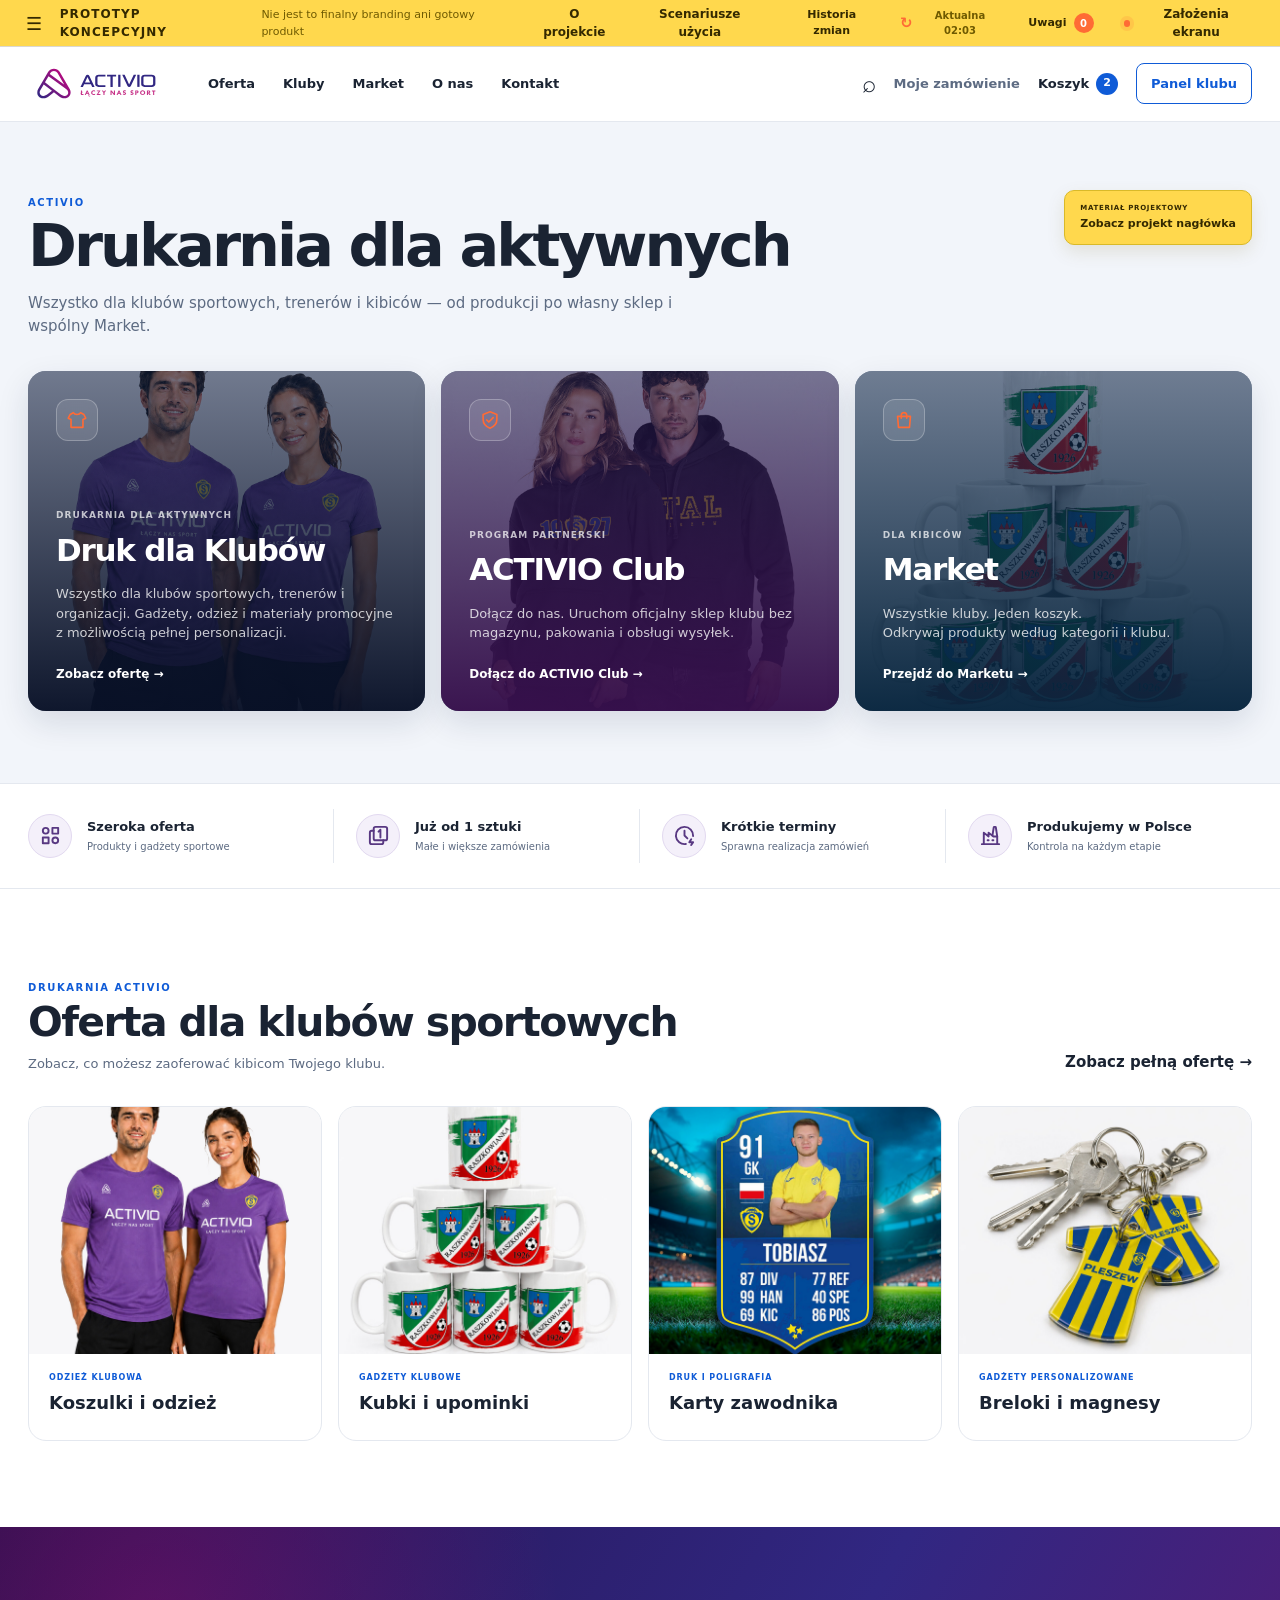
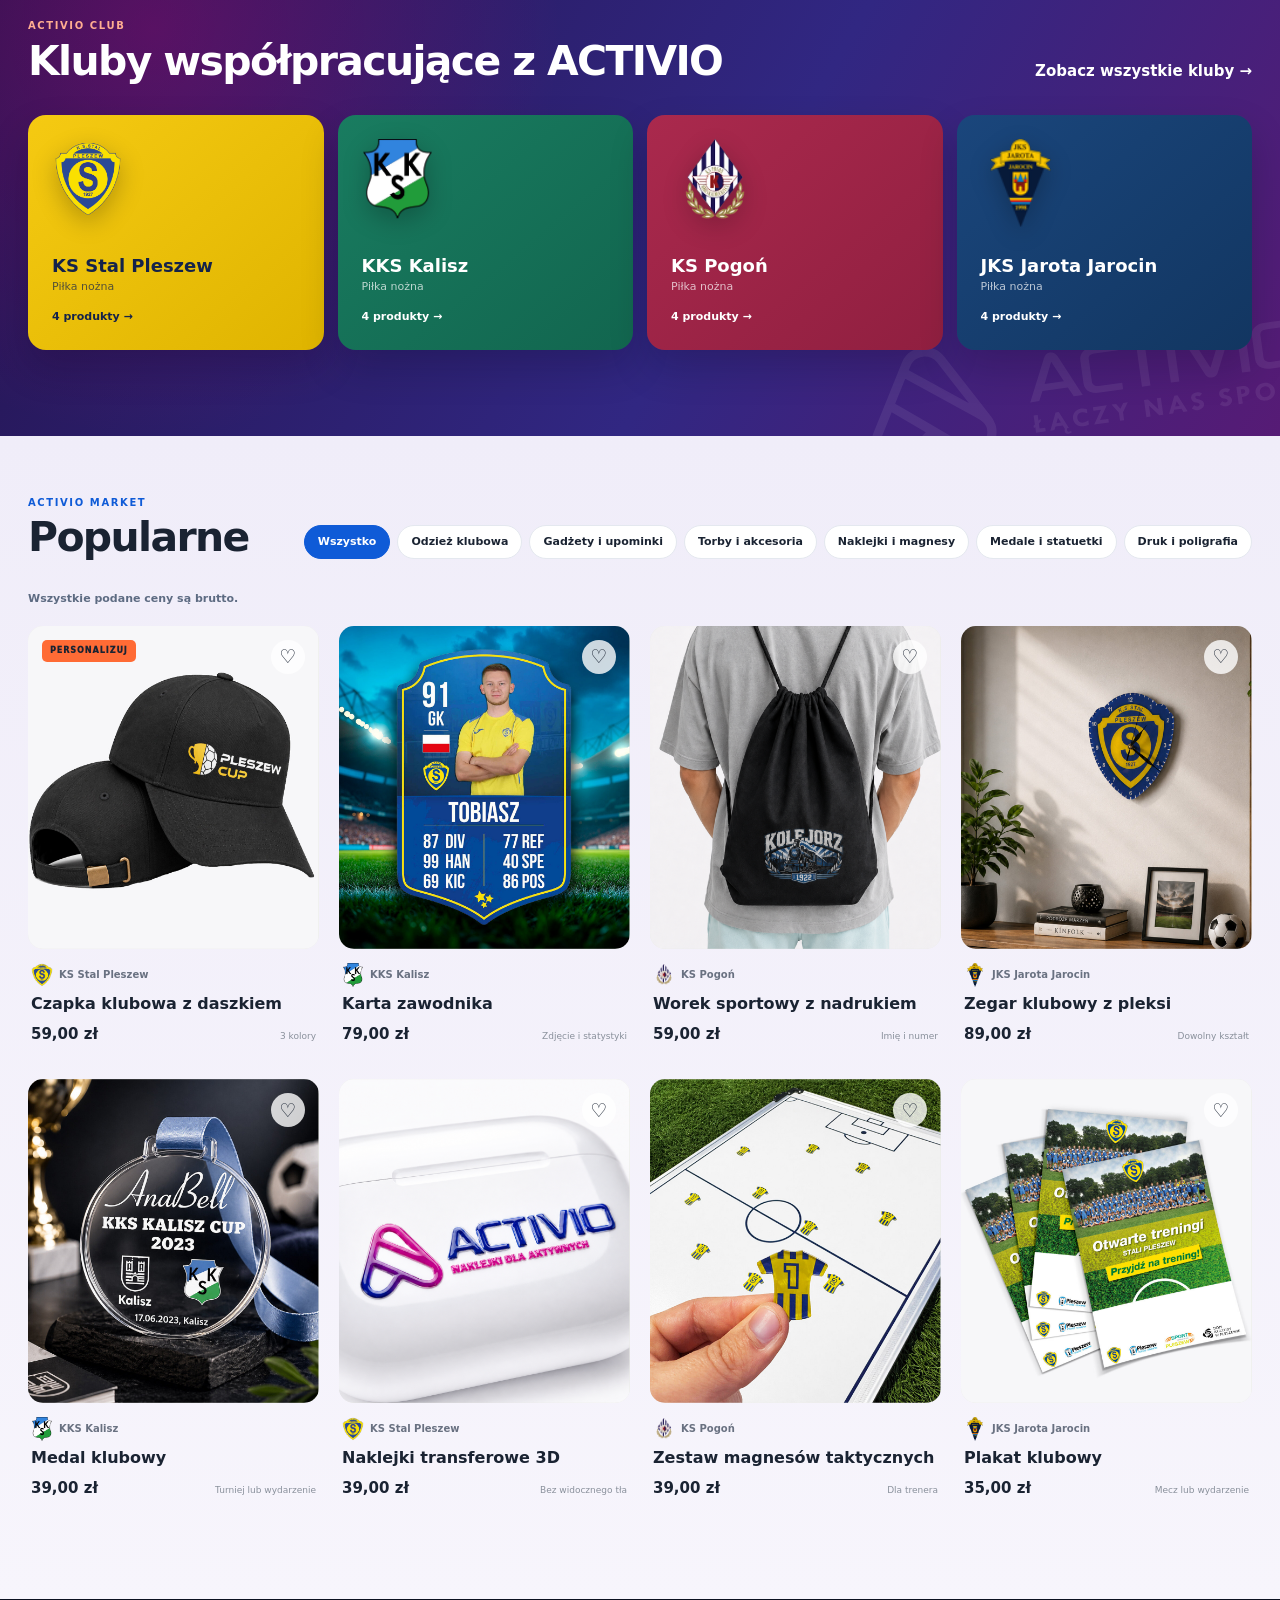
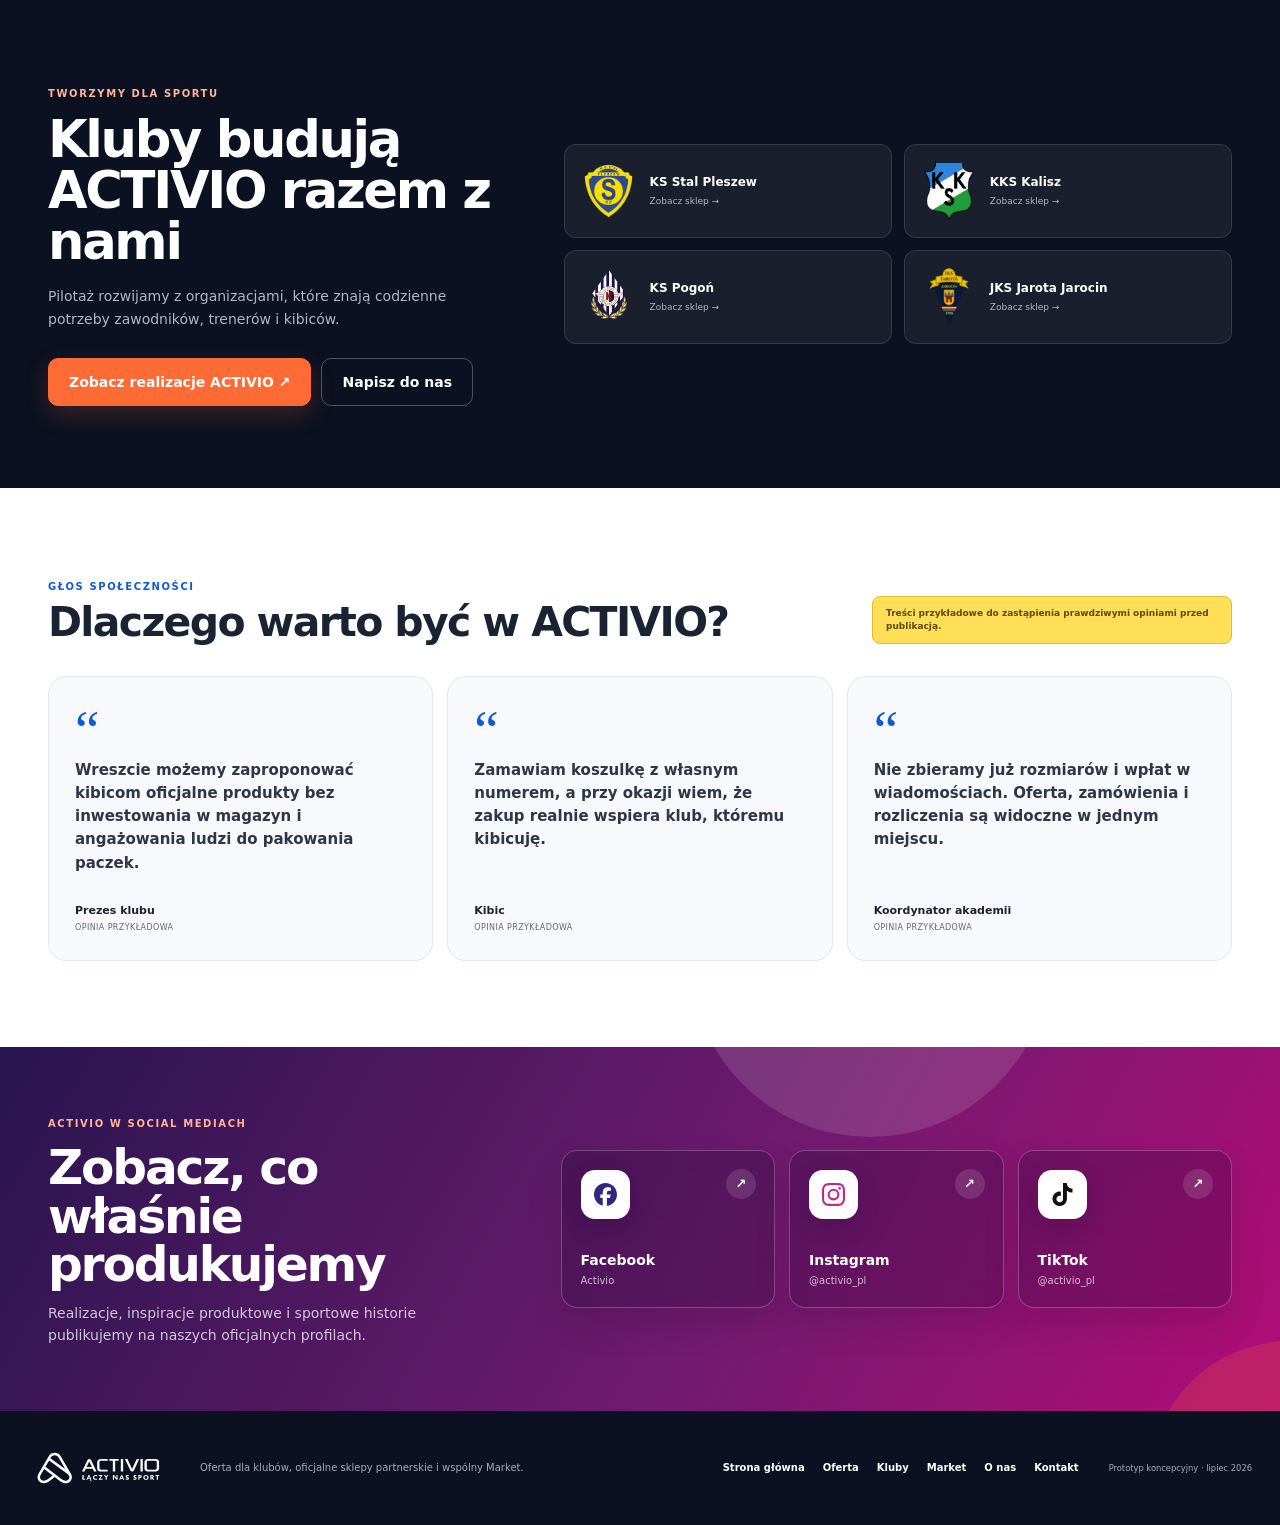
==== mockup/index.html @ 4c77235b "mockup: enhance club and market discovery" ====
<!doctype html>
<html lang="pl">
<head>
    <meta charset="utf-8">
    <meta name="viewport" content="width=device-width, initial-scale=1">
    <meta name="robots" content="noindex, nofollow">
    <meta name="theme-color" content="#0b1120">
    <meta name="activio-mockup-version" content="20260731-13">
    <meta http-equiv="Cache-Control" content="no-store, no-cache, must-revalidate">
    <meta http-equiv="Pragma" content="no-cache">
    <meta http-equiv="Expires" content="0">
    <title>ACTIVIO — klikalny prototyp</title>
    <link rel="stylesheet" href="styles.css?v=20260731-13">
    <link rel="preconnect" href="https://fonts.googleapis.com">
    <link rel="preconnect" href="https://fonts.gstatic.com" crossorigin>
    <link href="https://fonts.googleapis.com/css2?family=Open+Sans:ital,wght@0,300..800;1,300..800&display=swap" rel="stylesheet">
</head>
<body>
    <div class="prototype-bar">
        <button class="prototype-menu" type="button" data-prototype-menu data-prototype-menu-trigger aria-label="Otwórz scenariusze" aria-expanded="false" aria-controls="scenario-rail">☰</button>
        <div>
            <strong>Prototyp koncepcyjny</strong>
            <span>Nie jest to finalny branding ani gotowy produkt</span>
        </div>
        <button class="prototype-project" type="button" data-go="project-hub">O projekcie</button>
        <button class="prototype-use-cases" type="button" data-go="use-cases">Scenariusze użycia</button>
        <button class="prototype-changelog" type="button" data-go="feedback-history">Historia zmian</button>
        <button class="prototype-refresh" type="button" data-refresh-latest title="Pobierz najnowszą wersję prototypu">
            <span>↻</span><time data-version-time>Sprawdzam…</time>
        </button>
        <button class="prototype-feedback" type="button" data-feedback-open data-feedback-ui data-html2canvas-ignore aria-expanded="false" aria-controls="feedback-panel">
            <span>Uwagi</span><span class="prototype-feedback-count" data-feedback-count>0</span>
        </button>
        <button class="prototype-assumptions" type="button" data-assumptions aria-expanded="false" aria-controls="assumption-drawer">
            <span class="status-dot"></span>
            Założenia ekranu
        </button>
    </div>

    <aside class="scenario-rail" id="scenario-rail" data-scenario-rail aria-hidden="true" inert>
        <div class="scenario-head">
            <span>Scenariusze</span>
            <button type="button" data-prototype-menu aria-label="Zamknij scenariusze">×</button>
        </div>
        <p>Przeklikaj pełną ścieżkę klienta i partnera klubowego.</p>
        <nav>
            <button type="button" data-go="use-cases"><span>00</span> Scenariusze użycia</button>
            <button type="button" data-go="marketplace"><span>01</span> Strona główna</button>
            <button type="button" data-go="offer"><span>02</span> Oferta dla klubów</button>
            <button type="button" data-go="clubs"><span>03</span> ACTIVIO Club</button>
            <button type="button" data-go="store"><span>04</span> Market</button>
            <button type="button" data-go="about"><span>04A</span> O nas</button>
            <button type="button" data-go="contact"><span>04B</span> Kontakt</button>
            <button type="button" data-go="club"><span>05</span> Sklep klubu</button>
            <button type="button" data-go="product"><span>06</span> Personalizacja</button>
            <button type="button" data-go="cart"><span>07</span> Mieszany koszyk</button>
            <button type="button" data-go="checkout"><span>08</span> Checkout</button>
            <button type="button" data-go="confirmation"><span>09</span> Potwierdzenie</button>
            <button type="button" data-go="order-lookup"><span>09A</span> Odszukaj zamówienie</button>
            <button type="button" data-go="customer-order"><span>09B</span> Status zamówienia</button>
            <button type="button" data-go="customer-claim"><span>09C</span> Zgłoszenie problemu</button>
            <button type="button" data-go="payment-failed"><span>09D</span> Nieudana płatność</button>
            <button type="button" data-go="order-not-found"><span>09E</span> Nie znaleziono zamówienia</button>
            <button type="button" data-go="customer-order-problem"><span>09F</span> Problem z pozycją</button>
            <button type="button" data-go="customer-return"><span>09G</span> Zwrot produktu</button>
            <div class="scenario-divider"></div>
            <button type="button" data-go="partner-login"><span>10A</span> Logowanie partnera</button>
            <button type="button" data-go="partner-invite"><span>10B</span> Aktywacja zaproszenia</button>
            <button type="button" data-go="partner-two-factor"><span>10C</span> Weryfikacja 2FA</button>
            <button type="button" data-go="partner-password-reset"><span>10D</span> Odzyskanie hasła</button>
            <button type="button" data-go="partner-dashboard"><span>10</span> Panel klubu</button>
            <button type="button" data-go="partner-offer"><span>11</span> Oferta i ceny</button>
            <button type="button" data-go="partner-catalog"><span>11A</span> Katalog dla klubu</button>
            <button type="button" data-go="partner-listing-create"><span>11B</span> Utworzenie listingu</button>
            <button type="button" data-go="partner-listing"><span>12</span> Szczegóły produktu</button>
            <button type="button" data-go="partner-orders"><span>13</span> Zamówienia</button>
            <button type="button" data-go="partner-order"><span>14</span> Szczegóły zamówienia</button>
            <button type="button" data-go="partner-settlements"><span>15</span> Rozliczenia</button>
            <button type="button" data-go="partner-settlement"><span>16</span> Okres rozliczeniowy</button>
            <button type="button" data-go="partner-club"><span>17</span> Dane klubu</button>
            <button type="button" data-go="partner-brand"><span>18</span> Marka i witryna</button>
            <button type="button" data-go="partner-team"><span>19</span> Zespół i role</button>
            <button type="button" data-go="partner-security"><span>20</span> Bezpieczeństwo</button>
            <button type="button" data-go="partner-notifications"><span>21</span> Powiadomienia</button>
            <button type="button" data-go="partner-listing-review"><span>21A</span> Listing do poprawy</button>
            <button type="button" data-go="partner-price-conflict"><span>21B</span> Konflikt minimum</button>
            <button type="button" data-go="partner-compliance"><span>21C</span> Wygasła licencja</button>
            <button type="button" data-go="partner-settlement-problem"><span>21D</span> Problem rozliczenia</button>
            <button type="button" data-go="partner-orders-empty"><span>21E</span> Pusty stan</button>
            <button type="button" data-go="partner-access-denied"><span>21F</span> Brak uprawnienia</button>
            <div class="scenario-divider"></div>
            <button type="button" data-go="system-dashboard"><span>22</span> Operacje ACTIVIO</button>
            <button type="button" data-go="system-clubs"><span>23</span> Kluby i onboarding</button>
            <button type="button" data-go="system-club"><span>24</span> Karta klubu</button>
            <button type="button" data-go="system-catalog"><span>25</span> Katalog i minima</button>
            <button type="button" data-go="system-catalog-guide"><span>26</span> Jak dodać produkt</button>
            <button type="button" data-go="system-catalog-product"><span>27</span> Karta produktu</button>
            <button type="button" data-go="system-catalog-variant"><span>28</span> Karta wariantu / SKU</button>
            <button type="button" data-go="system-listings"><span>29</span> Projekty i listingi</button>
            <button type="button" data-go="system-orders"><span>30</span> Zamówienia i wyjątki</button>
            <button type="button" data-go="system-cases"><span>31</span> Reklamacje i korekty</button>
            <button type="button" data-go="system-settlements"><span>32</span> Rozliczenia klubów</button>
            <button type="button" data-go="system-settlement"><span>33</span> Akceptacja wypłaty</button>
            <button type="button" data-go="system-audit"><span>34</span> Audyt operacyjny</button>
            <button type="button" data-go="system-users"><span>34A</span> Operatorzy i role</button>
            <button type="button" data-go="system-order-exception"><span>34B</span> Wyjątek zamówienia</button>
            <button type="button" data-go="system-case-resolution"><span>34C</span> Decyzja reklamacyjna</button>
            <button type="button" data-go="system-club-suspension"><span>34D</span> Zawieszenie klubu</button>
            <button type="button" data-go="system-catalog-impact"><span>34E</span> Archiwizacja produktu</button>
            <button type="button" data-go="system-settlement-problem"><span>34F</span> Wyjątek wypłaty</button>
            <button type="button" data-go="system-integrations"><span>34G</span> Integracje i ponowienia</button>
            <div class="scenario-divider"></div>
            <button type="button" data-go="feedback-history"><span>35</span> Historia zmian</button>
            <button type="button" data-go="project-hub"><span>36</span> O projekcie</button>
            <button type="button" data-go="project-concept"><span>37</span> Koncepcja biznesowa</button>
            <button type="button" data-go="project-assumptions"><span>38</span> Założenia produktu</button>
            <button type="button" data-go="project-technical"><span>39</span> Dodatek techniczny</button>
            <button type="button" data-go="project-research"><span>40</span> Research regulacyjny</button>
        </nav>
    </aside>

    <div class="scenario-backdrop" data-prototype-menu></div>

    <aside class="assumption-drawer" id="assumption-drawer" data-assumption-drawer aria-hidden="true" role="dialog" aria-labelledby="assumption-title" inert>
        <div class="assumption-head">
            <div>
                <span class="eyebrow">Decyzje do rozmowy</span>
                <h2 id="assumption-title" data-assumption-title>Strona główna ACTIVIO</h2>
            </div>
            <button type="button" data-assumptions aria-label="Zamknij">×</button>
        </div>
        <div data-assumption-content></div>
        <a href="#project-assumptions" data-go="project-assumptions">Otwórz pełny spis założeń →</a>
    </aside>

    <main>
        <header class="store-header" data-store-header>
            <a class="brand" href="#marketplace" data-go="marketplace" aria-label="ACTIVIO — strona główna">
                <img class="brand-logo" src="../assets/brand/activio-logo.svg" alt="ACTIVIO">
            </a>
            <nav class="main-nav">
                <button type="button" data-go="offer">Oferta</button>
                <button type="button" data-go="clubs">Kluby</button>
                <button type="button" data-go="store">Market</button>
                <button type="button" data-go="about">O nas</button>
                <button type="button" data-go="contact">Kontakt</button>
            </nav>
            <div class="header-actions">
                <button class="search-button" type="button" aria-label="Szukaj" data-action="search">⌕</button>
                <button class="order-lookup-link" type="button" data-go="order-lookup">Moje zamówienie</button>
                <button class="cart-button" type="button" data-go="cart">
                    Koszyk <span data-cart-count>2</span>
                </button>
                <button class="partner-link" type="button" data-go="partner-login">Panel klubu</button>
            </div>
        </header>

        <header class="partner-header" data-partner-header hidden>
            <a class="partner-activio-brand" href="#marketplace" data-go="marketplace" aria-label="ACTIVIO — strona główna">
                <img src="../assets/brand/activio-logo.svg" alt="ACTIVIO">
            </a>
            <div class="partner-brand">
                <img class="club-crest-image" src="../assets/clubs/stal-pleszew.png" alt="Herb KS Stal Pleszew">
                <div><strong>KS Stal Pleszew</strong><span>Panel partnera ACTIVIO</span></div>
            </div>
            <nav>
                <button type="button" data-go="partner-dashboard">Pulpit</button>
                <button type="button" data-go="partner-offer">Oferta sklepu</button>
                <button type="button" data-go="partner-orders">Zamówienia</button>
                <button type="button" data-go="partner-settlements">Rozliczenia</button>
                <button type="button" data-go="partner-club">Klub</button>
            </nav>
            <button class="partner-notification-button" type="button" data-go="partner-notifications" aria-label="Powiadomienia">♢<b>3</b></button>
            <div class="partner-user">
                <span>MK</span>
                <div><strong>Marek Kowalski</strong><small>Administrator klubu</small></div>
            </div>
        </header>
        <nav class="partner-mobile-nav" data-partner-mobile-nav hidden aria-label="Nawigacja panelu klubu">
            <button type="button" data-go="partner-dashboard">Pulpit</button>
            <button type="button" data-go="partner-offer">Oferta sklepu</button>
            <button type="button" data-go="partner-orders">Zamówienia</button>
            <button type="button" data-go="partner-settlements">Rozliczenia</button>
            <button type="button" data-go="partner-club">Klub</button>
            <button type="button" data-go="partner-notifications">Powiadomienia <b>3</b></button>
        </nav>

        <header class="system-header" data-system-header hidden>
            <button type="button" data-prototype-menu title="Menu główne Systemu" aria-label="Menu główne Systemu">
                <svg height="22" width="22" viewBox="0 0 32 32"><circle fill="currentColor" cx="6.45" cy="6.57" r="2.92"/><circle fill="currentColor" cx="6.45" cy="16" r="2.92"/><circle fill="currentColor" cx="6.45" cy="25.43" r="2.92"/><circle fill="currentColor" cx="16" cy="6.57" r="2.92"/><circle fill="currentColor" cx="16" cy="16" r="2.92"/><circle fill="currentColor" cx="16" cy="25.43" r="2.92"/><circle fill="currentColor" cx="25.55" cy="6.57" r="2.92"/><circle fill="currentColor" cx="25.55" cy="16" r="2.92"/><circle fill="currentColor" cx="25.55" cy="25.43" r="2.92"/></svg>
            </button>
            <button type="button" data-action="system-global-search" title="Wyszukiwarka globalna" aria-label="Wyszukiwarka globalna">
                <svg height="22" width="22" viewBox="0 0 32 32"><circle fill="none" stroke="currentColor" stroke-width="2" cx="13.02" cy="13.06" r="10.28"/><line fill="none" stroke="currentColor" stroke-width="2" stroke-linecap="round" x1="29.25" y1="29.22" x2="20.31" y2="20.28"/></svg>
            </button>
            <button class="active" type="button" data-go="system-dashboard" title="ACTIVIO" aria-label="ACTIVIO">
                <svg height="24" width="24" viewBox="0 0 32 32"><path fill="currentColor" d="M12.84,6.75l-.51.88,12.84,9.55-.22-.38h0l-5.82-10.05c-1.03-1.74-3.27-2.32-5.01-1.29-.53.31-.98.76-1.29,1.29h.02ZM11.25,9.49l-3.14,5.44,13.3,10.43c1.07.91,2.39,1.48,3.79,1.65.98.1,1.94-.29,2.59-1.03.64-.78.87-1.8.65-2.78-.31-1.17-1.37-1.94-2.36-2.7l-14.82-11.01ZM30.52,22.86c.34,1.61-.09,3.28-1.16,4.53-1.06,1.24-2.66,1.9-4.29,1.76-1.83-.2-3.57-.93-4.98-2.11l-4.1-3.24-4.1,3.24c-1.42,1.18-3.15,1.91-4.98,2.11-2.85.21-5.33-1.93-5.54-4.78-.07-1.17.21-2.33.8-3.34L11,5.67c1.65-2.76,5.22-3.67,7.98-2.02.83.5,1.52,1.19,2.02,2.02l8.82,15.29c.34.59.58,1.23.71,1.9ZM7.04,16.8l-2.99,5.23c-.38.65-.56,1.39-.52,2.14.09,1.66,1.51,2.94,3.17,2.85,1.4-.17,2.71-.74,3.79-1.65l3.68-2.89-7.25-5.67Z"/></svg>
            </button>
            <span class="system-rail-spacer"></span>
            <button type="button" data-action="system-settings" title="Ustawienia użytkownika" aria-label="Ustawienia użytkownika">
                <svg height="22" width="22" viewBox="0 0 32 32"><path fill="none" stroke="currentColor" stroke-linecap="round" stroke-linejoin="round" stroke-width="2" d="M28.98,12.48l-3.44-5.96-1.38.8c-2.1,1.21-4.72-.3-4.72-2.73v-1.6h-6.88v1.6c0,2.42-2.62,3.94-4.72,2.73l-1.38-.8-3.44,5.96,1.38.8c2.1,1.21,2.1,4.24,0,5.45l-1.38.8,3.44,5.96,1.38-.8c2.1-1.21,4.72.3,4.72,2.73v1.6h6.88v-1.6c0-2.42,2.62-3.94,4.72-2.73l1.38.8,3.44-5.96-1.38-.8c-2.1-1.21-2.1-4.24,0-5.45l1.38-.8Z"/><circle fill="none" stroke="currentColor" stroke-width="2" cx="16" cy="16" r="3.82"/></svg>
            </button>
        </header>
        <nav class="system-mobile-nav" data-system-mobile-nav hidden aria-label="Nawigacja Systemu">
            <div><button type="button" data-prototype-menu aria-label="Menu główne Systemu"><svg height="20" width="20" viewBox="0 0 32 32"><circle fill="currentColor" cx="6.45" cy="6.57" r="2.92"/><circle fill="currentColor" cx="6.45" cy="16" r="2.92"/><circle fill="currentColor" cx="6.45" cy="25.43" r="2.92"/><circle fill="currentColor" cx="16" cy="6.57" r="2.92"/><circle fill="currentColor" cx="16" cy="16" r="2.92"/><circle fill="currentColor" cx="16" cy="25.43" r="2.92"/><circle fill="currentColor" cx="25.55" cy="6.57" r="2.92"/><circle fill="currentColor" cx="25.55" cy="16" r="2.92"/><circle fill="currentColor" cx="25.55" cy="25.43" r="2.92"/></svg></button><button type="button" data-system-sidebar-toggle aria-label="Menu modułu ACTIVIO"><span></span><span></span><span></span></button></div>
            <strong>ACTIVIO</strong>
            <button type="button" data-action="system-global-search" aria-label="Wyszukiwarka globalna"><svg height="22" width="22" viewBox="0 0 32 32"><circle fill="none" stroke="currentColor" stroke-width="2" cx="13.02" cy="13.06" r="10.28"/><line fill="none" stroke="currentColor" stroke-width="2" stroke-linecap="round" x1="29.25" y1="29.22" x2="20.31" y2="20.28"/></svg></button>
        </nav>
        <aside class="system-module-sidebar" data-system-sidebar hidden aria-label="Menu modułu ACTIVIO">
            <div class="system-module-title"><svg height="24" width="24" viewBox="0 0 32 32"><path fill="currentColor" d="M12.84,6.75l-.51.88,12.84,9.55-.22-.38h0l-5.82-10.05c-1.03-1.74-3.27-2.32-5.01-1.29-.53.31-.98.76-1.29,1.29h.02ZM11.25,9.49l-3.14,5.44,13.3,10.43c1.07.91,2.39,1.48,3.79,1.65.98.1,1.94-.29,2.59-1.03.64-.78.87-1.8.65-2.78-.31-1.17-1.37-1.94-2.36-2.7l-14.82-11.01ZM30.52,22.86c.34,1.61-.09,3.28-1.16,4.53-1.06,1.24-2.66,1.9-4.29,1.76-1.83-.2-3.57-.93-4.98-2.11l-4.1-3.24-4.1,3.24c-1.42,1.18-3.15,1.91-4.98,2.11-2.85.21-5.33-1.93-5.54-4.78-.07-1.17.21-2.33.8-3.34L11,5.67c1.65-2.76,5.22-3.67,7.98-2.02.83.5,1.52,1.19,2.02,2.02l8.82,15.29c.34.59.58,1.23.71,1.9ZM7.04,16.8l-2.99,5.23c-.38.65-.56,1.39-.52,2.14.09,1.66,1.51,2.94,3.17,2.85,1.4-.17,2.71-.74,3.79-1.65l3.68-2.89-7.25-5.67Z"/></svg><div><strong>ACTIVIO</strong><small>Operacje</small></div></div>
            <nav>
                <button type="button" data-go="system-dashboard"><svg viewBox="0 0 32 32"><path fill="none" stroke="currentColor" stroke-linecap="round" stroke-width="2" d="M16,3.78c7.47,0,13.52,6.05,13.52,13.51,0,3.3-1.21,6.49-3.4,8.97l-.19.21c-.87.94-2.34,1-3.28.14-3.31-3.6-8.91-3.83-12.51-.52-.18.17-.35.34-.52.52-.87.95-2.33,1.01-3.28.14C.93,20.68,1.44,12.14,7.02,7.18c2.47-2.2,5.67-3.41,8.97-3.41Z"/><polygon fill="none" stroke="currentColor" stroke-width="2" points="18.16 14.94 15.21 17.26 15.96 17.92 18.16 14.94"/></svg><span>Pulpit</span></button>
                <small>PARTNERZY</small>
                <button type="button" data-go="system-clubs"><svg viewBox="0 0 32 32"><path fill="none" stroke="currentColor" stroke-linecap="round" stroke-width="2" d="M18.74,12.77c0,3.1-2.51,5.61-5.61,5.61s-5.61-2.51-5.61-5.61,2.51-5.61,5.61-5.61,5.61,2.51,5.61,5.61Z"/><path fill="none" stroke="currentColor" stroke-linecap="round" stroke-width="2" d="M17.51,17.78c-1.12.14-3.31.6-4.43.6s-3.31-.46-4.43-.6c-3.29-.41-6,2.45-6,5.76v1.67c0,.93.75,1.69,1.69,1.69h17.49c.93,0,1.69-.75,1.69-1.69v-1.67c0-3.31-2.71-6.17-6-5.76Z"/></svg><span>Kluby i onboarding</span><b>2</b></button>
                <small>OFERTA</small>
                <button type="button" data-go="system-catalog"><svg viewBox="0 0 32 32"><rect fill="none" stroke="currentColor" stroke-width="2" x="2.64" y="2.64" width="10.52" height="10.52" rx="1.28"/><rect fill="none" stroke="currentColor" stroke-width="2" x="18.84" y="2.64" width="10.52" height="10.52" rx="1.28"/><rect fill="none" stroke="currentColor" stroke-width="2" x="2.64" y="18.84" width="10.52" height="10.52" rx="1.28"/><circle fill="none" stroke="currentColor" stroke-width="2" cx="24.1" cy="24.1" r="5.26"/></svg><span>Katalog i minima</span></button>
                <button type="button" data-go="system-listings"><svg viewBox="0 0 32 32"><polyline fill="none" stroke="currentColor" stroke-width="2" points="2.89 5.99 5.37 8.47 9.5 4.35"/><line fill="none" stroke="currentColor" stroke-width="2" x1="14.35" y1="6.99" x2="29.57" y2="6.99"/><polyline fill="none" stroke="currentColor" stroke-width="2" points="2.89 15.58 5.37 18.06 9.5 13.94"/><line fill="none" stroke="currentColor" stroke-width="2" x1="14.35" y1="16.58" x2="29.57" y2="16.58"/></svg><span>Projekty i listingi</span><b>7</b></button>
                <small>SPRZEDAŻ</small>
                <button type="button" data-go="system-orders"><svg viewBox="0 0 32 32"><path fill="none" stroke="currentColor" stroke-width="2" d="M23.45,29.46h-15.01c-1.55,0-2.81-1.26-2.81-2.81V5.36c0-1.55,1.26-2.81,2.81-2.81h10.8l7.03,7.28v16.81c0,1.55-1.26,2.81-2.81,2.81Z"/><line fill="none" stroke="currentColor" stroke-width="2" x1="11.54" y1="17.58" x2="20.58" y2="17.58"/><line fill="none" stroke="currentColor" stroke-width="2" x1="11.54" y1="23.64" x2="20.58" y2="23.64"/></svg><span>Zamówienia i wyjątki</span><b>7</b></button>
                <button type="button" data-go="system-cases"><svg viewBox="0 0 32 32"><path fill="none" stroke="currentColor" stroke-width="2" stroke-linejoin="round" d="M24.89,5.85l-7.68-3.31c-.65-.28-1.39-.29-2.04-.03l-7.77,3.09c-.66.26-1.19.77-1.47,1.42l-3.31,7.68c-.28.65-.29,1.39-.03,2.04l3.09,7.77c.26.66.77,1.19,1.42,1.47l7.68,3.31c.65.28,1.39.29,2.04.03l7.77-3.09c.66-.26,1.19-.77,1.47-1.42l3.31-7.68c.28-.65.29-1.39.03-2.04l-3.09-7.77c-.26-.66-.77-1.19-1.42-1.47Z"/><line fill="none" stroke="currentColor" stroke-width="2" stroke-linecap="round" x1="16" y1="10.44" x2="16" y2="15.92"/><line fill="none" stroke="currentColor" stroke-width="2" stroke-linecap="round" x1="16.05" y1="21.29" x2="16.05" y2="21.32"/></svg><span>Reklamacje i korekty</span><b>2</b></button>
                <small>FINANSE</small>
                <button type="button" data-go="system-settlements"><svg viewBox="0 0 32 32"><path fill="none" stroke="currentColor" stroke-linecap="round" stroke-width="2" d="M19.45,12.21c-1.49-.92-6.29-1.87-6.31,1.5-.02,2.6,6.63,1.5,6.63,4.76,0,3.08-4.31,2.7-7.27,1.5"/><path fill="none" stroke="currentColor" stroke-linecap="round" stroke-width="2" d="M27.96,10.07c-2.13-4.59-6.77-7.77-12.16-7.77-7.4,0-13.39,6-13.39,13.39M4.04,22.14c2.13,4.59,6.77,7.77,12.16,7.77,7.4,0,13.39-6,13.39-13.39"/></svg><span>Rozliczenia klubów</span><b>4</b></button>
                <small>SYSTEM</small>
                <button type="button" data-go="system-audit"><svg viewBox="0 0 32 32"><line fill="none" stroke="currentColor" stroke-width="2" x1="8.76" y1="9.86" x2="9.67" y2="9.86"/><line fill="none" stroke="currentColor" stroke-width="2" x1="15.09" y1="9.86" x2="22.97" y2="9.86"/><line fill="none" stroke="currentColor" stroke-width="2" x1="8.76" y1="15.93" x2="9.67" y2="15.93"/><line fill="none" stroke="currentColor" stroke-width="2" x1="15.09" y1="15.93" x2="22.97" y2="15.93"/><rect fill="none" stroke="currentColor" stroke-width="2" x="2.65" y="2.65" width="26.7" height="26.7" rx="3.23"/></svg><span>Audyt operacyjny</span><b>2</b></button>
                <button type="button" data-go="system-integrations"><svg viewBox="0 0 32 32"><path fill="none" stroke="currentColor" stroke-width="2" d="M10 8h12v7H10zM10 17h12v7H10z"/><path fill="none" stroke="currentColor" stroke-width="2" d="M5 11h5m12 0h5M5 21h5m12 0h5"/></svg><span>Integracje</span><b>3</b></button>
                <small>ADMINISTRACJA</small>
                <button type="button" data-go="system-users"><svg viewBox="0 0 32 32"><path fill="none" stroke="currentColor" stroke-linecap="round" stroke-width="2" d="M18.74,12.77c0,3.1-2.51,5.61-5.61,5.61s-5.61-2.51-5.61-5.61,2.51-5.61,5.61-5.61,5.61,2.51,5.61,5.61Z"/><path fill="none" stroke="currentColor" stroke-linecap="round" stroke-width="2" d="M17.51,17.78c-1.12.14-3.31.6-4.43.6s-3.31-.46-4.43-.6c-3.29-.41-6,2.45-6,5.76v1.67c0,.93.75,1.69,1.69,1.69h17.49c.93,0,1.69-.75,1.69-1.69v-1.67c0-3.31-2.71-6.17-6-5.76Z"/></svg><span>Operatorzy i role</span><b>8</b></button>
            </nav>
            <div class="system-sidebar-user"><span>AN</span><div><strong>Anna Nowak</strong><small>Operator ACTIVIO</small></div></div>
        </aside>
        <div class="system-sidebar-backdrop" data-system-sidebar-toggle hidden></div>

        <section class="view marketplace-view" data-view="marketplace">
            <section class="service-offer">
                <div class="service-offer-heading">
                    <div>
                        <span class="eyebrow">ACTIVIO</span>
                        <h1>Drukarnia dla aktywnych</h1>
                        <p>Wszystko dla klubów sportowych, trenerów i kibiców — od produkcji po własny sklep i wspólny Market.</p>
                    </div>
                    <button class="prototype-hero-options" type="button" data-action="show-hero-concepts">
                        <span>Materiał projektowy</span>
                        Zobacz projekt nagłówka
                    </button>
                </div>
                <div class="service-switcher">
                    <button class="service-print" type="button" data-go="offer">
                        <span class="service-icon" aria-hidden="true">
                            <svg viewBox="0 0 24 24"><path d="M8 4 4.5 6 2.5 10l3 1.5V20h13v-8.5l3-1.5-2-4L16 4c-.7 1.3-2.1 2-4 2s-3.3-.7-4-2Z"/></svg>
                        </span>
                        <small>Drukarnia dla aktywnych</small>
                        <strong>Druk dla Klubów</strong>
                        <p>Wszystko dla klubów sportowych, trenerów i organizacji. Gadżety, odzież i materiały promocyjne z możliwością pełnej personalizacji.</p>
                        <b>Zobacz ofertę →</b>
                    </button>
                    <button class="service-club" type="button" data-go="clubs">
                        <span class="service-icon" aria-hidden="true">
                            <svg viewBox="0 0 24 24"><path d="M12 3 4.5 6v5.5c0 4.4 3 7.7 7.5 9.5 4.5-1.8 7.5-5.1 7.5-9.5V6L12 3Z"/><path d="m8.5 12 2.2 2.2 4.8-4.8"/></svg>
                        </span>
                        <small>Program partnerski</small>
                        <strong>ACTIVIO Club</strong>
                        <p>Dołącz do nas. Uruchom oficjalny sklep klubu bez magazynu, pakowania i obsługi wysyłek.</p>
                        <b>Dołącz do ACTIVIO Club →</b>
                    </button>
                    <button class="service-market" type="button" data-go="store">
                        <span class="service-icon" aria-hidden="true">
                            <svg viewBox="0 0 24 24"><path d="M5 8h14l-1 12H6L5 8Z"/><path d="M9 10V7a3 3 0 0 1 6 0v3"/></svg>
                        </span>
                        <small>Dla Kibiców</small>
                        <strong>Market</strong>
                        <p>Wszystkie kluby. Jeden koszyk.<br>Odkrywaj produkty według kategorii i klubu.</p>
                        <b>Przejdź do Marketu →</b>
                    </button>
                </div>
            </section>

            <section class="hero-concepts-review" data-hero-concepts hidden>
                <header>
                    <div><span>Materiał projektowy</span><strong>Docelowy układ nagłówka</strong></div>
                    <button type="button" data-action="hide-hero-concepts">Zamknij projekt ×</button>
                </header>
                <div data-hero-concepts-content></div>
            </section>

            <section class="benefit-strip" aria-label="Atuty drukarni ACTIVIO">
                <article>
                    <span class="benefit-icon" aria-hidden="true">
                        <svg viewBox="0 0 24 24"><path d="M14 4h6v6h-6V4"/><path d="M4 14h6v6H4v-6"/><path d="M14 17a3 3 0 1 0 6 0 3 3 0 1 0-6 0"/><path d="M4 7a3 3 0 1 0 6 0 3 3 0 1 0-6 0"/></svg>
                    </span>
                    <strong>Szeroka oferta</strong>
                    <small>Produkty i gadżety sportowe</small>
                </article>
                <article>
                    <span class="benefit-icon" aria-hidden="true">
                        <svg viewBox="0 0 24 24"><path d="M7 5a2 2 0 0 1 2-2h10a2 2 0 0 1 2 2v10a2 2 0 0 1-2 2H9a2 2 0 0 1-2-2V5"/><path d="M17 17v2a2 2 0 0 1-2 2H5a2 2 0 0 1-2-2V9a2 2 0 0 1 2-2h2"/><path d="M14 14V6l-2 2"/></svg>
                    </span>
                    <strong>Już od 1 sztuki</strong>
                    <small>Małe i większe zamówienia</small>
                </article>
                <article>
                    <span class="benefit-icon" aria-hidden="true">
                        <svg viewBox="0 0 24 24"><path d="M20.984 12.53a9 9 0 1 0-7.552 8.355"/><path d="M12 7v5l3 3"/><path d="m19 16-2 3h4l-2 3"/></svg>
                    </span>
                    <strong>Krótkie terminy</strong>
                    <small>Sprawna realizacja zamówień</small>
                </article>
                <article>
                    <span class="benefit-icon" aria-hidden="true">
                        <svg viewBox="0 0 24 24"><path d="M3 21h18"/><path d="M5 21V9l5 4V9l5 4h4"/><path d="M19 21v-8l-1.436-9.574A.5.5 0 0 0 17.069 3h-1.145a.5.5 0 0 0-.494.418L14 12"/><path d="M9 17h1"/><path d="M14 17h1"/></svg>
                    </span>
                    <strong>Produkujemy w Polsce</strong>
                    <small>Kontrola na każdym etapie</small>
                </article>
            </section>

            <section class="content-section print-home-section" id="print-offer">
                <div class="section-heading split">
                    <div><span class="eyebrow">DRUKARNIA ACTIVIO</span><h2>Oferta dla klubów sportowych</h2><p>Zobacz, co możesz zaoferować kibicom Twojego klubu.</p></div>
                    <button class="text-button" type="button" data-go="offer">Zobacz pełną ofertę →</button>
                </div>
                <div class="print-home-grid">
                    <button type="button" data-go="offer">
                        <img src="../assets/products/koszulki-sportowe.jpg" alt="Koszulki sportowe z personalizacją" loading="lazy">
                        <span><small>ODZIEŻ KLUBOWA</small><strong>Koszulki i odzież</strong></span>
                    </button>
                    <button type="button" data-go="offer">
                        <img src="../assets/products/kubki.jpg" alt="Kubki i gadżety klubowe" loading="lazy">
                        <span><small>GADŻETY KLUBOWE</small><strong>Kubki i upominki</strong></span>
                    </button>
                    <button type="button" data-go="offer">
                        <img src="../assets/products/karty-zawodnika.jpg" alt="Personalizowane karty zawodnika" loading="lazy">
                        <span><small>DRUK I POLIGRAFIA</small><strong>Karty zawodnika</strong></span>
                    </button>
                    <button type="button" data-go="offer">
                        <img src="../assets/products/breloki.jpg" alt="Personalizowane breloki klubowe" loading="lazy">
                        <span><small>GADŻETY PERSONALIZOWANE</small><strong>Breloki i magnesy</strong></span>
                    </button>
                </div>
            </section>

            <section class="content-section" id="clubs">
                <div class="section-heading split">
                    <div><span class="eyebrow">ACTIVIO CLUB</span><h2>Kluby współpracujące z ACTIVIO</h2></div>
                    <button class="text-button" type="button" data-go="clubs">Zobacz wszystkie kluby →</button>
                </div>
                <div class="club-grid">
                    <button class="club-card club-stal" type="button" data-go="club" data-club-id="stal">
                        <img class="club-logo" src="../assets/clubs/stal-pleszew.png" alt="Herb KS Stal Pleszew" loading="lazy">
                        <span><strong>KS Stal Pleszew</strong><small>Piłka nożna</small></span>
                        <b>4 produkty →</b>
                    </button>
                    <button class="club-card club-kks" type="button" data-go="club" data-club-id="kks">
                        <img class="club-logo" src="../assets/clubs/kks-kalisz.webp" alt="Herb KKS Kalisz" loading="lazy">
                        <span><strong>KKS Kalisz</strong><small>Piłka nożna</small></span>
                        <b>4 produkty →</b>
                    </button>
                    <button class="club-card club-pogon" type="button" data-go="club" data-club-id="pogon">
                        <img class="club-logo" src="../assets/clubs/pogon-nowe-skalmierzyce.webp" alt="Herb KS Pogoń Nowe Skalmierzyce" loading="lazy">
                        <span><strong>KS Pogoń</strong><small>Piłka nożna</small></span>
                        <b>4 produkty →</b>
                    </button>
                    <button class="club-card club-jarota" type="button" data-go="club" data-club-id="jarota">
                        <img class="club-logo" src="../assets/clubs/jarota-jarocin.png" alt="Herb JKS Jarota Jarocin" loading="lazy">
                        <span><strong>JKS Jarota Jarocin</strong><small>Piłka nożna</small></span>
                        <b>4 produkty →</b>
                    </button>
                </div>
            </section>

            <section class="content-section product-section" id="products">
                <div class="section-heading split">
                    <div><span class="eyebrow">ACTIVIO MARKET</span><h2>Popularne</h2></div>
                    <div class="chips">
                        <button class="chip active" type="button" data-product-filter="all">Wszystko</button>
                        <button class="chip" type="button" data-product-filter="clothing">Odzież klubowa</button>
                        <button class="chip" type="button" data-product-filter="gifts">Gadżety i upominki</button>
                        <button class="chip" type="button" data-product-filter="bags">Torby i akcesoria</button>
                        <button class="chip" type="button" data-product-filter="stickers">Naklejki i magnesy</button>
                        <button class="chip" type="button" data-product-filter="awards">Medale i statuetki</button>
                        <button class="chip" type="button" data-product-filter="print">Druk i poligrafia</button>
                    </div>
                </div>
                <p class="store-price-note">Wszystkie podane ceny są brutto.</p>
                <div class="product-grid">
                    <article class="product-card" data-go="product" data-product-id="cap" data-club-id="stal" data-category="clothing" role="link" tabindex="0">
                        <div class="product-art">
                            <span class="art-label">PERSONALIZUJ</span>
                            <img class="product-photo" src="../assets/products/activio-czapka.jpg" alt="Czapka klubowa z daszkiem" loading="lazy">
                            <button type="button" aria-label="Dodaj do ulubionych" aria-pressed="false" data-favorite>♡</button>
                        </div>
                        <div class="product-meta">
                            <span class="product-club"><img class="mini-club-logo" src="../assets/clubs/stal-pleszew.png" alt=""> KS Stal Pleszew</span>
                            <h3>Czapka klubowa z daszkiem</h3>
                            <div><strong>59,00 zł</strong><span>3 kolory</span></div>
                        </div>
                    </article>
                    <article class="product-card" data-go="product" data-product-id="playercard" data-club-id="kks" data-category="print" role="link" tabindex="0">
                        <div class="product-art"><img class="product-photo" src="../assets/products/activio-karty-zawodnika.jpg" alt="Personalizowana karta zawodnika" loading="lazy"><button type="button" aria-label="Dodaj do ulubionych" aria-pressed="false" data-favorite>♡</button></div>
                        <div class="product-meta">
                            <span class="product-club"><img class="mini-club-logo" src="../assets/clubs/kks-kalisz.webp" alt=""> KKS Kalisz</span>
                            <h3>Karta zawodnika</h3>
                            <div><strong>79,00 zł</strong><span>Zdjęcie i statystyki</span></div>
                        </div>
                    </article>
                    <article class="product-card" data-go="product" data-product-id="drawstring" data-club-id="pogon" data-category="bags" role="link" tabindex="0">
                        <div class="product-art"><img class="product-photo" src="../assets/products/activio-worek.png" alt="Worek sportowy z nadrukiem klubowym" loading="lazy"><button type="button" aria-label="Dodaj do ulubionych" aria-pressed="false" data-favorite>♡</button></div>
                        <div class="product-meta">
                            <span class="product-club"><img class="mini-club-logo" src="../assets/clubs/pogon-nowe-skalmierzyce.webp" alt=""> KS Pogoń</span>
                            <h3>Worek sportowy z nadrukiem</h3>
                            <div><strong>59,00 zł</strong><span>Imię i numer</span></div>
                        </div>
                    </article>
                    <article class="product-card" data-go="product" data-product-id="clock" data-club-id="jarota" data-category="gifts" role="link" tabindex="0">
                        <div class="product-art"><img class="product-photo" src="../assets/products/activio-zegar.jpg" alt="Zegar klubowy z pleksi" loading="lazy"><button type="button" aria-label="Dodaj do ulubionych" aria-pressed="false" data-favorite>♡</button></div>
                        <div class="product-meta">
                            <span class="product-club"><img class="mini-club-logo" src="../assets/clubs/jarota-jarocin.png" alt=""> JKS Jarota Jarocin</span>
                            <h3>Zegar klubowy z pleksi</h3>
                            <div><strong>89,00 zł</strong><span>Dowolny kształt</span></div>
                        </div>
                    </article>
                    <article class="product-card" data-go="product" data-product-id="medal" data-club-id="kks" data-category="awards" role="link" tabindex="0">
                        <div class="product-art"><img class="product-photo" src="../assets/products/activio-medale.jpg" alt="Medal klubowy z personalizacją" loading="lazy"><button type="button" aria-label="Dodaj do ulubionych" aria-pressed="false" data-favorite>♡</button></div>
                        <div class="product-meta">
                            <span class="product-club"><img class="mini-club-logo" src="../assets/clubs/kks-kalisz.webp" alt=""> KKS Kalisz</span>
                            <h3>Medal klubowy</h3>
                            <div><strong>39,00 zł</strong><span>Turniej lub wydarzenie</span></div>
                        </div>
                    </article>
                    <article class="product-card" data-go="product" data-product-id="transfer" data-club-id="stal" data-category="stickers" role="link" tabindex="0">
                        <div class="product-art"><img class="product-photo" src="../assets/products/activio-naklejki-transferowe.png" alt="Naklejki transferowe 3D" loading="lazy"><button type="button" aria-label="Dodaj do ulubionych" aria-pressed="false" data-favorite>♡</button></div>
                        <div class="product-meta">
                            <span class="product-club"><img class="mini-club-logo" src="../assets/clubs/stal-pleszew.png" alt=""> KS Stal Pleszew</span>
                            <h3>Naklejki transferowe 3D</h3>
                            <div><strong>39,00 zł</strong><span>Bez widocznego tła</span></div>
                        </div>
                    </article>
                    <article class="product-card" data-go="product" data-product-id="magnets" data-club-id="pogon" data-category="stickers" role="link" tabindex="0">
                        <div class="product-art"><img class="product-photo" src="../assets/products/activio-magnesy-taktyczne.jpg" alt="Zestaw magnesów taktycznych" loading="lazy"><button type="button" aria-label="Dodaj do ulubionych" aria-pressed="false" data-favorite>♡</button></div>
                        <div class="product-meta">
                            <span class="product-club"><img class="mini-club-logo" src="../assets/clubs/pogon-nowe-skalmierzyce.webp" alt=""> KS Pogoń</span>
                            <h3>Zestaw magnesów taktycznych</h3>
                            <div><strong>39,00 zł</strong><span>Dla trenera</span></div>
                        </div>
                    </article>
                    <article class="product-card" data-go="product" data-product-id="poster" data-club-id="jarota" data-category="print" role="link" tabindex="0">
                        <div class="product-art"><img class="product-photo" src="../assets/products/activio-plakaty.jpg" alt="Plakat klubowy" loading="lazy"><button type="button" aria-label="Dodaj do ulubionych" aria-pressed="false" data-favorite>♡</button></div>
                        <div class="product-meta">
                            <span class="product-club"><img class="mini-club-logo" src="../assets/clubs/jarota-jarocin.png" alt=""> JKS Jarota Jarocin</span>
                            <h3>Plakat klubowy</h3>
                            <div><strong>35,00 zł</strong><span>Mecz lub wydarzenie</span></div>
                        </div>
                    </article>
                </div>
            </section>

            <section class="social-proof-section" id="social-proof">
                <div class="social-proof-copy">
                    <span class="eyebrow light">TWORZYMY DLA SPORTU</span>
                    <h2>Kluby budują ACTIVIO razem z nami</h2>
                    <p>Pilotaż rozwijamy z organizacjami, które znają codzienne potrzeby zawodników, trenerów i kibiców.</p>
                    <div class="social-proof-actions">
                        <a href="https://www.activio.pl/" target="_blank" rel="noopener noreferrer">Zobacz realizacje ACTIVIO ↗</a>
                        <a href="mailto:sport@activio.pl">Napisz do nas</a>
                    </div>
                </div>
                <div class="social-club-grid" aria-label="Kluby pilotażowe ACTIVIO">
                    <button type="button" data-go="club" data-club-id="stal"><img src="../assets/clubs/stal-pleszew.png" alt=""><span><strong>KS Stal Pleszew</strong><small>Zobacz sklep →</small></span></button>
                    <button type="button" data-go="club" data-club-id="kks"><img src="../assets/clubs/kks-kalisz.webp" alt=""><span><strong>KKS Kalisz</strong><small>Zobacz sklep →</small></span></button>
                    <button type="button" data-go="club" data-club-id="pogon"><img src="../assets/clubs/pogon-nowe-skalmierzyce.webp" alt=""><span><strong>KS Pogoń</strong><small>Zobacz sklep →</small></span></button>
                    <button type="button" data-go="club" data-club-id="jarota"><img src="../assets/clubs/jarota-jarocin.png" alt=""><span><strong>JKS Jarota Jarocin</strong><small>Zobacz sklep →</small></span></button>
                </div>
            </section>

            <section class="content-section testimonials-section">
                <div class="section-heading split">
                    <div><span class="eyebrow">GŁOS SPOŁECZNOŚCI</span><h2>Dlaczego warto być w ACTIVIO?</h2></div>
                    <p class="prototype-content-note">Treści przykładowe do zastąpienia prawdziwymi opiniami przed publikacją.</p>
                </div>
                <div class="testimonials-grid">
                    <article>
                        <span aria-hidden="true">“</span>
                        <blockquote>Wreszcie możemy zaproponować kibicom oficjalne produkty bez inwestowania w magazyn i angażowania ludzi do pakowania paczek.</blockquote>
                        <footer><strong>Prezes klubu</strong><small>Opinia przykładowa</small></footer>
                    </article>
                    <article>
                        <span aria-hidden="true">“</span>
                        <blockquote>Zamawiam koszulkę z własnym numerem, a przy okazji wiem, że zakup realnie wspiera klub, któremu kibicuję.</blockquote>
                        <footer><strong>Kibic</strong><small>Opinia przykładowa</small></footer>
                    </article>
                    <article>
                        <span aria-hidden="true">“</span>
                        <blockquote>Nie zbieramy już rozmiarów i wpłat w wiadomościach. Oferta, zamówienia i rozliczenia są widoczne w jednym miejscu.</blockquote>
                        <footer><strong>Koordynator akademii</strong><small>Opinia przykładowa</small></footer>
                    </article>
                </div>
            </section>

            <section class="social-media-section">
                <div>
                    <span class="eyebrow light">ACTIVIO W SOCIAL MEDIACH</span>
                    <h2>Zobacz, co właśnie produkujemy</h2>
                    <p>Realizacje, inspiracje produktowe i sportowe historie publikujemy na naszych oficjalnych profilach.</p>
                </div>
                <nav aria-label="Profile społecznościowe ACTIVIO">
                    <a href="https://www.facebook.com/Activio" target="_blank" rel="noopener noreferrer">
                        <span class="social-network-icon social-facebook" aria-hidden="true">
                            <svg viewBox="0 0 24 24"><path d="M9.101 23.691v-7.98H6.627v-3.667h2.474v-1.58c0-4.085 1.848-5.978 5.858-5.978.401 0 .955.042 1.468.103.387.047.768.112 1.141.195v3.325a8.623 8.623 0 0 0-.653-.036 26.805 26.805 0 0 0-.733-.009c-.707 0-1.259.096-1.675.309a1.686 1.686 0 0 0-.679.622c-.258.42-.374.995-.374 1.752v1.297h3.919l-.673 3.667h-3.246v8.245C19.396 23.238 24 18.179 24 12.044c0-6.627-5.373-12-12-12s-12 5.373-12 12c0 5.628 3.874 10.35 9.101 11.647Z"/></svg>
                        </span>
                        <span><strong>Facebook</strong><small>Activio</small></span>
                        <b aria-hidden="true">↗</b>
                    </a>
                    <a href="https://www.instagram.com/activio_pl/" target="_blank" rel="noopener noreferrer">
                        <span class="social-network-icon social-instagram" aria-hidden="true">
                            <svg viewBox="0 0 24 24"><path d="M7.03.084c-1.277.06-2.149.264-2.911.563-.789.308-1.458.72-2.123 1.388S.921 3.372.616 4.162C.32 4.926.12 5.799.064 7.076.008 8.354-.005 8.764.001 12.023s.021 3.667.083 4.947c.061 1.277.264 2.148.564 2.911.308.789.72 1.457 1.388 2.123.668.665 1.337 1.074 2.128 1.38.764.295 1.637.496 2.914.552 1.277.056 1.688.069 4.946.063 3.258-.006 3.668-.021 4.948-.081 1.28-.061 2.147-.266 2.91-.563.789-.309 1.458-.72 2.123-1.388s1.074-1.338 1.38-2.128c.295-.764.496-1.636.551-2.913.056-1.281.069-1.69.063-4.948-.006-3.258-.021-3.667-.082-4.946-.061-1.28-.264-2.149-.563-2.912-.309-.789-.72-1.457-1.388-2.123C21.298 1.33 20.628.921 19.838.617 19.074.321 18.202.12 16.924.065 15.647.009 15.236-.005 11.977.001 8.718.008 8.31.022 7.03.084Zm.14 21.693c-1.17-.051-1.805-.245-2.229-.408-.561-.216-.96-.477-1.382-.895-.422-.418-.681-.819-.9-1.378-.164-.423-.362-1.058-.417-2.228-.06-1.265-.072-1.644-.079-4.848-.007-3.204.005-3.583.061-4.848.05-1.169.245-1.805.408-2.228.216-.561.476-.96.895-1.382.419-.422.818-.681 1.378-.9.423-.165 1.058-.361 2.227-.417 1.266-.06 1.645-.072 4.848-.079 3.204-.007 3.584.005 4.85.061 1.169.051 1.805.244 2.228.408.561.216.96.475 1.382.895.422.419.682.818.901 1.379.165.421.362 1.056.417 2.226.06 1.266.074 1.645.08 4.848.005 3.203-.006 3.583-.061 4.848-.051 1.17-.245 1.805-.408 2.229-.216.56-.477.96-.896 1.381-.419.422-.818.682-1.378.901-.422.165-1.058.361-2.226.417-1.266.059-1.645.072-4.849.079-3.205.007-3.583-.006-4.848-.061ZM16.953 5.586a1.44 1.44 0 1 0 2.88-.005 1.44 1.44 0 0 0-2.88.005ZM5.839 12.012a6.162 6.162 0 1 0 12.323-.024 6.162 6.162 0 0 0-12.323.024ZM8 12.008A4 4 0 1 1 16 12a4 4 0 0 1-8 .008Z"/></svg>
                        </span>
                        <span><strong>Instagram</strong><small>@activio_pl</small></span>
                        <b aria-hidden="true">↗</b>
                    </a>
                    <a href="https://www.tiktok.com/@activio_pl" target="_blank" rel="noopener noreferrer">
                        <span class="social-network-icon social-tiktok" aria-hidden="true">
                            <svg viewBox="0 0 24 24"><path d="M12.525.02c1.31-.02 2.61-.01 3.91-.02.08 1.53.63 3.09 1.75 4.17 1.12 1.11 2.7 1.62 4.24 1.79v4.03c-1.44-.05-2.89-.35-4.2-.97-.57-.26-1.1-.59-1.62-.93-.01 2.92.01 5.84-.02 8.75-.08 1.4-.54 2.79-1.35 3.94-1.31 1.92-3.58 3.17-5.91 3.21-1.43.08-2.86-.31-4.08-1.03-2.02-1.19-3.44-3.37-3.65-5.71-.02-.5-.03-1-.01-1.49.18-1.9 1.12-3.72 2.58-4.96 1.66-1.44 3.98-2.13 6.15-1.72.02 1.48-.04 2.96-.04 4.44-.99-.32-2.15-.23-3.02.37-.63.41-1.11 1.04-1.36 1.75-.21.51-.15 1.07-.14 1.61.24 1.64 1.82 3.02 3.5 2.87 1.12-.01 2.19-.66 2.77-1.61.19-.33.4-.67.41-1.06.1-1.79.06-3.57.07-5.36.01-4.03-.01-8.05.02-12.07Z"/></svg>
                        </span>
                        <span><strong>TikTok</strong><small>@activio_pl</small></span>
                        <b aria-hidden="true">↗</b>
                    </a>
                </nav>
            </section>
        </section>

        <section class="view about-view" data-view="about" hidden>
            <div class="about-hero">
                <div>
                    <span class="eyebrow light">O ACTIVIO</span>
                    <h1>Drukarnia, która rozumie sport.</h1>
                    <p>Tworzymy personalizowane produkty dla klubów, trenerów, zawodników i kibiców — od pojedynczych realizacji po kompletne kolekcje i oficjalne sklepy.</p>
                    <div class="hero-actions">
                        <button class="button orange" type="button" data-go="offer">Poznaj ofertę</button>
                        <button class="button white" type="button" data-go="contact">Porozmawiajmy →</button>
                    </div>
                </div>
                <figure>
                    <img src="../assets/hero/marketplace-merch-v2.png" alt="Personalizowane produkty sportowe ACTIVIO">
                    <figcaption><strong>Od projektu do wysyłki</strong><small>Jeden partner dla klubowych produktów</small></figcaption>
                </figure>
            </div>
            <section class="about-intro">
                <div><span class="eyebrow">DRUKARNIA DLA AKTYWNYCH</span><h2>Łączymy produkcję, personalizację i sprzedaż.</h2></div>
                <p>ACTIVIO pomaga klubom zachować spójne barwy bez organizowania własnego magazynu i zaplecza produkcyjnego. Przygotowujemy projekty, wykonujemy produkty, a w modelu ACTIVIO Club możemy również prowadzić ich sprzedaż i wysyłkę do kibiców.</p>
            </section>
            <section class="about-values">
                <article><span>01</span><strong>Sport w centrum</strong><p>Projektujemy ofertę pod codzienne potrzeby klubów, akademii, trenerów i zawodników.</p></article>
                <article><span>02</span><strong>Pełna personalizacja</strong><p>Herb, barwy, nazwisko, numer i zdjęcie stają się kontrolowaną częścią produktu.</p></article>
                <article><span>03</span><strong>Obsługa całego procesu</strong><p>Od wyceny i projektu, przez produkcję, po pakowanie, wysyłkę i obsługę klienta.</p></article>
            </section>
            <section class="about-process">
                <header><span class="eyebrow light">JAK PRACUJEMY</span><h2>Od pomysłu do gotowego produktu</h2></header>
                <ol>
                    <li><b>01</b><strong>Rozmawiamy</strong><p>Poznajemy klub, odbiorców i planowany sposób wykorzystania produktów.</p></li>
                    <li><b>02</b><strong>Projektujemy</strong><p>Dobieramy technologię, warianty i przygotowujemy materiały do akceptacji.</p></li>
                    <li><b>03</b><strong>Produkujemy</strong><p>Wykonujemy zamówienie i kontrolujemy zgodność personalizacji.</p></li>
                    <li><b>04</b><strong>Dostarczamy</strong><p>Pakujemy i wysyłamy do klubu albo bezpośrednio do kibica.</p></li>
                </ol>
            </section>
            <section class="about-cta">
                <div><span class="eyebrow">MASZ POMYSŁ?</span><h2>Zamieńmy go w klubowy produkt.</h2></div>
                <button class="button primary" type="button" data-go="contact">Skontaktuj się z ACTIVIO →</button>
            </section>
        </section>

        <section class="view contact-view" data-view="contact" hidden>
            <div class="contact-hero">
                <span class="eyebrow light">KONTAKT I ZAMÓWIENIA</span>
                <h1>Porozmawiajmy o Twoim klubie.</h1>
                <p>Opowiedz, czego potrzebujesz. Pomożemy wybrać produkt, przygotować wycenę albo omówić uruchomienie sklepu klubowego.</p>
            </div>
            <section class="contact-shell">
                <aside>
                    <span class="eyebrow">BEZPOŚREDNI KONTAKT</span>
                    <h2>Wybierz wygodny sposób.</h2>
                    <a href="mailto:sport@activio.pl"><small>E-MAIL</small><strong>sport@activio.pl</strong><i>↗</i></a>
                    <a href="tel:+48503163392"><small>TELEFON</small><strong>503 163 392</strong><i>↗</i></a>
                    <p>Kontakt w sprawie produktów, wycen, zamówień oraz programu ACTIVIO Club.</p>
                </aside>
                <form class="contact-form" data-contact-form>
                    <div class="contact-form-heading"><span class="eyebrow">NAPISZ DO NAS</span><h2>W czym możemy pomóc?</h2></div>
                    <label>Imię i nazwisko<input name="name" type="text" autocomplete="name" required placeholder="Jan Kowalski"></label>
                    <label>Klub lub organizacja<input name="organization" type="text" autocomplete="organization" placeholder="Nazwa klubu"></label>
                    <label>E-mail<input name="email" type="email" autocomplete="email" required placeholder="kontakt@klub.pl"></label>
                    <label>Telefon<input name="phone" type="tel" autocomplete="tel" placeholder="+48 000 000 000"></label>
                    <label class="wide">Temat<select name="topic" required><option value="">Wybierz temat</option><option>Produkty i wycena</option><option>Otwarcie sklepu klubowego</option><option>Istniejące zamówienie</option><option>Inna sprawa</option></select></label>
                    <label class="wide">Wiadomość<textarea name="message" required placeholder="Opisz krótko, czego potrzebujesz…"></textarea></label>
                    <label class="contact-consent wide"><input name="consent" type="checkbox" required><span>Zgadzam się na kontakt w sprawie przesłanego zapytania.</span></label>
                    <footer><small>W prototypie formularz symuluje wysłanie wiadomości.</small><button class="button primary" type="submit">Wyślij wiadomość →</button></footer>
                </form>
            </section>
            <section class="contact-paths">
                <article><span>01</span><div><small>CHCESZ ZAMÓWIĆ PRODUKTY?</small><strong>Sprawdź ofertę drukarni</strong></div><button type="button" data-go="offer">Zobacz ofertę →</button></article>
                <article><span>02</span><div><small>CHCESZ OTWORZYĆ SKLEP?</small><strong>Poznaj ACTIVIO Club</strong></div><button type="button" data-go="club-program">Zobacz program →</button></article>
                <article><span>03</span><div><small>PYTASZ O ZAMÓWIENIE?</small><strong>Odszukaj swój zakup</strong></div><button type="button" data-go="order-lookup">Sprawdź status →</button></article>
            </section>
        </section>

        <section class="view service-view" data-view="offer" hidden>
            <div class="service-hero offer-service-hero">
                <div>
                    <span class="eyebrow light">OFERTA DLA KLUBÓW SPORTOWYCH</span>
                    <h1>Gadżety klubowe<br>od pomysłu do produkcji.</h1>
                    <p>Wybierz produkt z aktualnej oferty ACTIVIO. Przygotujemy wycenę, projekt i realizację dla Twojego klubu.</p>
                    <div class="hero-actions">
                        <button class="button orange" type="button" data-scroll-to="offer-catalog">Zobacz ofertę</button>
                        <button class="button white" type="button" data-scroll-to="offer-contact">Zadaj pytanie</button>
                    </div>
                </div>
            </div>
            <section class="content-section offer-catalog" id="offer-catalog">
                <div class="section-heading"><span class="eyebrow">AKTUALNA OFERTA ACTIVIO</span><h2>Kategorie</h2><p>Pełna oferta w jednym miejscu — od odzieży po materiały drukowane.</p></div>
                <div class="offer-category-grid">
                    <button type="button" data-scroll-to="offer-category-clothing"><img src="../assets/products/activio-koszulka-bawelniana.jpg" alt=""><span>01</span><strong>Odzież klubowa</strong><small>7 produktów ↓</small></button>
                    <button type="button" data-scroll-to="offer-category-gifts"><img src="../assets/products/activio-zegar.jpg" alt=""><span>02</span><strong>Gadżety klubowe</strong><small>4 produkty ↓</small></button>
                    <button type="button" data-scroll-to="offer-category-bags"><img src="../assets/products/activio-worek.png" alt=""><span>03</span><strong>Torby i akcesoria</strong><small>5 produktów ↓</small></button>
                    <button type="button" data-scroll-to="offer-category-stickers"><img src="../assets/products/activio-naklejki-transferowe.png" alt=""><span>04</span><strong>Naklejki i magnesy</strong><small>7 produktów ↓</small></button>
                    <button type="button" data-scroll-to="offer-category-awards"><img src="../assets/products/activio-medale.jpg" alt=""><span>05</span><strong>Statuetki i medale</strong><small>5 produktów ↓</small></button>
                    <button type="button" data-scroll-to="offer-category-print"><img src="../assets/products/activio-karty-zawodnika.jpg" alt=""><span>06</span><strong>Druk i poligrafia</strong><small>6 produktów ↓</small></button>
                </div>
                <div class="offer-browser">
                    <aside class="offer-tree" aria-label="Spis produktów">
                        <strong>Przejdź do produktu</strong>
                        <nav>
                            <div><button type="button" data-scroll-to="offer-category-clothing">Odzież klubowa</button><button type="button" data-scroll-to="offer-cotton-shirt">Koszulki bawełniane</button><button type="button" data-scroll-to="offer-sport-shirt">Koszulki sportowe</button><button type="button" data-scroll-to="offer-sweatshirt">Bluzy klasyczne</button><button type="button" data-scroll-to="offer-cap">Czapki z daszkiem</button></div>
                            <div><button type="button" data-scroll-to="offer-category-gifts">Gadżety klubowe</button><button type="button" data-scroll-to="offer-mug">Kubki klasyczne</button><button type="button" data-scroll-to="offer-clock">Zegary z pleksi</button><button type="button" data-scroll-to="offer-keyring">Breloki</button></div>
                            <div><button type="button" data-scroll-to="offer-category-bags">Torby i akcesoria</button><button type="button" data-scroll-to="offer-drawstring-bag">Worki sportowe</button><button type="button" data-scroll-to="offer-shoulder-bag">Torby na ramię</button><button type="button" data-scroll-to="offer-pencilcase">Piórniki</button><button type="button" data-scroll-to="offer-waistbag">Nerki sportowe</button></div>
                            <div><button type="button" data-scroll-to="offer-category-stickers">Naklejki i magnesy</button><button type="button" data-scroll-to="offer-transfer-stickers">Naklejki transferowe</button><button type="button" data-scroll-to="offer-club-stickers">Naklejki z herbem</button><button type="button" data-scroll-to="offer-tactical-magnets">Magnesy taktyczne</button></div>
                            <div><button type="button" data-scroll-to="offer-category-awards">Statuetki i medale</button><button type="button" data-scroll-to="offer-medals">Medale</button><button type="button" data-scroll-to="offer-trophies">Statuetki</button><button type="button" data-scroll-to="offer-thanks">Podziękowania</button></div>
                            <div><button type="button" data-scroll-to="offer-category-print">Druk i poligrafia</button><button type="button" data-scroll-to="offer-crest">Herby z pleksi</button><button type="button" data-scroll-to="offer-player-cards">Karty zawodnika</button><button type="button" data-scroll-to="offer-posters">Plakaty</button><button type="button" data-scroll-to="offer-calendars">Kalendarze</button></div>
                        </nav>
                    </aside>
                    <div class="offer-products">
                        <section id="offer-category-clothing">
                            <header><span>01</span><div><small>ODZIEŻ KLUBOWA</small><h2>Ubierz drużynę i kibiców</h2></div></header>
                            <article id="offer-cotton-shirt"><img src="../assets/products/activio-koszulka-bawelniana.jpg" alt="Koszulki bawełniane z nadrukiem"><div><small>REALIZACJA 2–3 DNI</small><h3>Koszulki bawełniane</h3><p>Bawełna 190 g, nadruk DTF full kolor i personalizacja herbem, nazwą albo grafiką.</p><strong>od 42,00 zł / szt.</strong><button type="button" data-offer-question="Koszulki bawełniane">Zapytaj o produkt →</button></div></article>
                            <article id="offer-sport-shirt"><img src="../assets/products/koszulki-sportowe.jpg" alt="Koszulki sportowe z nadrukiem"><div><small>REALIZACJA 2–3 DNI</small><h3>Koszulki sportowe</h3><p>Szybkoschnący poliester, krój sportowy i pełna personalizacja barwami klubu.</p><strong>od 39,00 zł / szt.</strong><button type="button" data-offer-question="Koszulki sportowe">Zapytaj o produkt →</button></div></article>
                            <article id="offer-sweatshirt"><img src="../assets/products/activio-bluza-klasyczna.jpg" alt="Bluzy klasyczne z nadrukiem"><div><small>REALIZACJA 2–3 DNI</small><h3>Bluzy klasyczne</h3><p>Uniwersalny fason, gramatura 290 g/m² i trwałe znakowanie klubowe.</p><strong>od 89,00 zł / szt.</strong><button type="button" data-offer-question="Bluzy klasyczne">Zapytaj o produkt →</button></div></article>
                            <article id="offer-cap"><img src="../assets/products/activio-czapka.jpg" alt="Czapki z daszkiem z nadrukiem"><div><small>REALIZACJA 2–3 DNI</small><h3>Czapki z daszkiem</h3><p>Bawełniana czapka pięciopanelowa z regulacją i oznaczeniem klubowym.</p><strong>od 15,00 zł / szt.</strong><button type="button" data-offer-question="Czapki z daszkiem">Zapytaj o produkt →</button></div></article>
                        </section>
                        <section id="offer-category-gifts">
                            <header><span>02</span><div><small>GADŻETY KLUBOWE</small><h2>Produkty dla kibiców i partnerów</h2></div></header>
                            <article id="offer-mug"><img src="../assets/products/kubki.jpg" alt="Kubki klasyczne z nadrukiem"><div><small>REALIZACJA 2–3 DNI</small><h3>Kubki klasyczne</h3><p>Ceramika 330 ml, nadruk full kolor oraz dowolna personalizacja projektu.</p><strong>od 19,00 zł / szt.</strong><button type="button" data-offer-question="Kubki klasyczne">Zapytaj o produkt →</button></div></article>
                            <article id="offer-clock"><img src="../assets/products/activio-zegar.jpg" alt="Zegar klubowy z pleksi"><div><small>REALIZACJA 3–4 DNI</small><h3>Zegar z pleksi na ścianę</h3><p>Personalizowany kształt, nadruk UV i kompletny mechanizm ścienny.</p><strong>od 30,00 zł / szt.</strong><button type="button" data-offer-question="Zegar z pleksi">Zapytaj o produkt →</button></div></article>
                            <article id="offer-keyring"><img src="../assets/products/breloki.jpg" alt="Breloki klubowe"><div><small>REALIZACJA 2–3 DNI</small><h3>Breloki z zawieszką</h3><p>Dwustronny nadruk full kolor, dowolny kształt i metalowy karabińczyk.</p><strong>od 4,00 zł / szt.</strong><button type="button" data-offer-question="Breloki z zawieszką">Zapytaj o produkt →</button></div></article>
                        </section>
                        <section id="offer-category-bags">
                            <header><span>03</span><div><small>TORBY I AKCESORIA</small><h2>Na trening, wyjazd i co dzień</h2></div></header>
                            <article id="offer-drawstring-bag"><img src="../assets/products/activio-worek.png" alt="Worek sportowy z nadrukiem"><div><small>REALIZACJA 2–3 DNI</small><h3>Worek sportowy</h3><p>Gruba bawełna, wzmacniane rogi i nadruk klubowy full kolor.</p><strong>od 21,00 zł / szt.</strong><button type="button" data-offer-question="Worek sportowy">Zapytaj o produkt →</button></div></article>
                            <article id="offer-shoulder-bag"><img src="../assets/products/activio-torba.jpg" alt="Torba na ramię z nadrukiem"><div><small>REALIZACJA 2–3 DNI</small><h3>Torba na ramię</h3><p>Bawełna 200 g, długie uchwyty i wzmocnione szwy do wielokrotnego użytku.</p><strong>od 15,00 zł / szt.</strong><button type="button" data-offer-question="Torba na ramię">Zapytaj o produkt →</button></div></article>
                            <article id="offer-pencilcase"><img src="../assets/products/activio-piornik.jpg" alt="Piórnik klubowy z nadrukiem"><div><small>REALIZACJA 3–4 DNI</small><h3>Piórnik klubowy</h3><p>Lekki poliester, zamek błyskawiczny i nadruk dopasowany do klubu.</p><strong>od 15,00 zł / szt.</strong><button type="button" data-offer-question="Piórnik klubowy">Zapytaj o produkt →</button></div></article>
                            <article id="offer-waistbag"><img src="../assets/products/activio-nerka.png" alt="Nerka sportowa z nadrukiem"><div><small>REALIZACJA 3–4 DNI</small><h3>Nerka sportowa</h3><p>Regulowany pasek, pojemna komora i trwałe znakowanie identyfikacją klubu.</p><strong>od 21,00 zł / szt.</strong><button type="button" data-offer-question="Nerka sportowa">Zapytaj o produkt →</button></div></article>
                        </section>
                        <section id="offer-category-stickers">
                            <header><span>04</span><div><small>NAKLEJKI I MAGNESY</small><h2>Małe formaty, duża widoczność</h2></div></header>
                            <article id="offer-transfer-stickers"><img src="../assets/products/activio-naklejki-transferowe.png" alt="Naklejki transferowe wypukłe"><div><small>REALIZACJA 3–4 DNI</small><h3>Naklejki transferowe wypukłe</h3><p>Efekt 3D bez widocznego tła, do szkła, metalu, ceramiki i akrylu.</p><strong>od 89,00 zł / pakiet</strong><button type="button" data-offer-question="Naklejki transferowe wypukłe">Zapytaj o produkt →</button></div></article>
                            <article id="offer-club-stickers"><img src="../assets/products/breloki.jpg" alt="Naklejki z herbem klubu"><div><small>REALIZACJA DO 2 DNI</small><h3>Naklejki z herbem lub logo</h3><p>Druk full kolor, dowolny obrys oraz wariant papierowy lub foliowy z laminatem.</p><strong>od 59,00 zł / 100 szt.</strong><button type="button" data-offer-question="Naklejki z herbem lub logo">Zapytaj o produkt →</button></div></article>
                            <article id="offer-tactical-magnets"><img src="../assets/products/activio-magnesy-taktyczne.jpg" alt="Magnesy taktyczne dla trenerów"><div><small>REALIZACJA 2–3 DNI</small><h3>Magnesy taktyczne</h3><p>Zestaw zawodników z numerami i piłką, w indywidualnych barwach klubowych.</p><strong>od 29,00 zł / zestaw</strong><button type="button" data-offer-question="Magnesy taktyczne">Zapytaj o produkt →</button></div></article>
                        </section>
                        <section id="offer-category-awards">
                            <header><span>05</span><div><small>STATUETKI, MEDALE I PODZIĘKOWANIA</small><h2>Doceniaj sportowe osiągnięcia</h2></div></header>
                            <article id="offer-medals"><img src="../assets/products/activio-medale.jpg" alt="Medale sportowe z personalizacją"><div><small>PERSONALIZACJA FULL KOLOR</small><h3>Medale</h3><p>Indywidualny projekt dla turniejów, lig, zawodów i wydarzeń klubowych.</p><strong>Wycena indywidualna</strong><button type="button" data-offer-question="Medale">Zapytaj o produkt →</button></div></article>
                            <article id="offer-trophies"><img src="../assets/products/activio-statuetki.jpg" alt="Statuetki sportowe"><div><small>DOWOLNY KSZTAŁT</small><h3>Statuetki</h3><p>Statuetki z pleksi i tworzyw z pełnym nadrukiem oraz dedykacją.</p><strong>Wycena indywidualna</strong><button type="button" data-offer-question="Statuetki">Zapytaj o produkt →</button></div></article>
                            <article id="offer-thanks"><img src="../assets/products/activio-podziekowania.jpg" alt="Podziękowania klubowe"><div><small>DLA TRENERÓW I PARTNERÓW</small><h3>Podziękowania</h3><p>Personalizowane upominki dla sponsorów, trenerów i osób wspierających klub.</p><strong>Wycena indywidualna</strong><button type="button" data-offer-question="Podziękowania">Zapytaj o produkt →</button></div></article>
                        </section>
                        <section id="offer-category-print">
                            <header><span>06</span><div><small>DRUK I POLIGRAFIA</small><h2>Materiały, które budują markę klubu</h2></div></header>
                            <article id="offer-crest"><img src="../assets/products/activio-herb-pleksi.jpg" alt="Herb z pleksi na ścianę"><div><small>NADRUK UV</small><h3>Herb z pleksi na ścianę</h3><p>Wycinany po obrysie element do szatni, biura, klubowego lokalu lub strefy kibica.</p><strong>Wycena indywidualna</strong><button type="button" data-offer-question="Herb z pleksi na ścianę">Zapytaj o produkt →</button></div></article>
                            <article id="offer-player-cards"><img src="../assets/products/activio-karty-zawodnika.jpg" alt="Karty zawodnika"><div><small>INDYWIDUALNY PROJEKT</small><h3>Karty zawodnika</h3><p>Personalizowane karty dla akademii, pierwszej drużyny, turniejów i wydarzeń.</p><strong>Wycena indywidualna</strong><button type="button" data-offer-question="Karty zawodnika">Zapytaj o produkt →</button></div></article>
                            <article id="offer-posters"><img src="../assets/products/activio-plakaty.jpg" alt="Plakaty klubowe"><div><small>DRUK FULL KOLOR</small><h3>Plakaty</h3><p>Materiały promujące mecze, nabory, turnieje i klubowe wydarzenia.</p><strong>Wycena indywidualna</strong><button type="button" data-offer-question="Plakaty">Zapytaj o produkt →</button></div></article>
                            <article id="offer-calendars"><img src="../assets/products/activio-kalendarze.jpg" alt="Kalendarze klubowe"><div><small>PROJEKT I DRUK</small><h3>Kalendarze</h3><p>Sezonowe kalendarze z drużyną, sponsorami i terminami ważnymi dla klubu.</p><strong>Wycena indywidualna</strong><button type="button" data-offer-question="Kalendarze">Zapytaj o produkt →</button></div></article>
                        </section>
                    </div>
                </div>
            </section>
            <section class="offer-contact" id="offer-contact">
                <div><span class="eyebrow light">POROZMAWIAJMY</span><h2>Masz pytanie o produkt?</h2><p>Opisz czego potrzebuje klub. Wrócimy z propozycją technologii, nakładu, ceny i terminu.</p></div>
                <form class="action-form offer-contact-form" data-action-form="business-inquiry">
                    <label>Klub lub organizacja<input name="club" required autocomplete="organization" placeholder="Nazwa organizacji"></label>
                    <label>Osoba kontaktowa<input name="name" required autocomplete="name" placeholder="Imię i nazwisko"></label>
                    <label>E-mail<input name="email" type="email" required autocomplete="email" placeholder="kontakt@klub.pl"></label>
                    <label>Telefon<input name="phone" type="tel" autocomplete="tel" placeholder="+48 600 000 000"></label>
                    <label class="wide">Temat<input name="topic" value="Oferta dla klubu" required data-offer-topic></label>
                    <label class="wide">Czego potrzebujesz?<textarea name="message" required placeholder="Produkt, liczba sztuk, znakowanie i termin"></textarea></label>
                    <footer><button class="dialog-button primary" type="submit">Wyślij pytanie</button></footer>
                </form>
            </section>
        </section>

        <section class="view service-view" data-view="clubs" hidden>
            <div class="service-hero clubs-service-hero">
                <div>
                    <span class="eyebrow light">DOŁĄCZ DO ACTIVIO CLUB</span>
                    <h1>Twój klub.<br>Twój oficjalny sklep.</h1>
                    <p>ACTIVIO sprzedaje i realizuje zamówienia. Klub wybiera produkty, ustala ceny i otrzymuje wynagrodzenie partnerskie.</p>
                    <div class="hero-actions">
                        <button class="button lime" type="button" data-action="join-club">Dołącz do ACTIVIO Club</button>
                        <button class="button ghost light" type="button" data-go="club-program">Przeczytaj więcej</button>
                    </div>
                </div>
            </div>
            <section class="content-section clubs-program-summary">
                <div class="section-heading split">
                    <div>
                        <span class="eyebrow">JAK DZIAŁA ACTIVIO CLUB</span>
                        <h2>Klub rozwija markę. ACTIVIO obsługuje sprzedaż.</h2>
                        <p>ACTIVIO pozostaje sprzedawcą i realizuje zamówienia. Klub wybiera ofertę, ustala ceny nie niższe niż minimum i otrzymuje wynagrodzenie od sprzedanych pozycji.</p>
                    </div>
                    <button class="button primary" type="button" data-go="club-program">Poznaj pełne zasady programu</button>
                </div>
                <div class="club-program-benefits clubs-program-benefits">
                    <article><span>01</span><strong>Bez magazynu i logistyki</strong><p>Produkty powstają po zakupie, a ACTIVIO odpowiada za produkcję, pakowanie i wysyłkę.</p></article>
                    <article><span>02</span><strong>Oferta i ceny pod kontrolą</strong><p>Klub wybiera produkty i ustala ich ceny detaliczne ponad minimum wskazane przez ACTIVIO.</p></article>
                    <article><span>03</span><strong>Panel i rozliczenia</strong><p>Sprzedaż, statystyki oraz należne wynagrodzenie są widoczne w panelu partnera.</p></article>
                    <article><span>04</span><strong>Własny sklep i wspólny Market</strong><p>Klub ma oficjalny sklep, a jego produkty mogą trafiać także do wspólnego Marketu ACTIVIO.</p></article>
                </div>
            </section>
            <section class="content-section">
                <div class="section-heading split">
                    <div><span class="eyebrow">OFICJALNE SKLEPY</span><h2>Kluby współpracujące z ACTIVIO</h2></div>
                    <button class="text-button" type="button" data-action="focus-club-list">Przeglądaj kluby ↓</button>
                </div>
                <div class="club-grid">
                    <button class="club-card club-stal" type="button" data-go="club" data-club-id="stal"><img class="club-logo" src="../assets/clubs/stal-pleszew.png" alt="Herb KS Stal Pleszew" loading="lazy"><span><strong>KS Stal Pleszew</strong><small>Piłka nożna</small></span><b>4 produkty →</b></button>
                    <button class="club-card club-kks" type="button" data-go="club" data-club-id="kks"><img class="club-logo" src="../assets/clubs/kks-kalisz.webp" alt="Herb KKS Kalisz" loading="lazy"><span><strong>KKS Kalisz</strong><small>Piłka nożna</small></span><b>4 produkty →</b></button>
                    <button class="club-card club-pogon" type="button" data-go="club" data-club-id="pogon"><img class="club-logo" src="../assets/clubs/pogon-nowe-skalmierzyce.webp" alt="Herb KS Pogoń Nowe Skalmierzyce" loading="lazy"><span><strong>KS Pogoń</strong><small>Piłka nożna</small></span><b>4 produkty →</b></button>
                    <button class="club-card club-jarota" type="button" data-go="club" data-club-id="jarota"><img class="club-logo" src="../assets/clubs/jarota-jarocin.png" alt="Herb JKS Jarota Jarocin" loading="lazy"><span><strong>JKS Jarota Jarocin</strong><small>Piłka nożna</small></span><b>4 produkty →</b></button>
                </div>
            </section>
            <section class="how-section" id="club-how">
                <div><span class="eyebrow light">DLACZEGO ACTIVIO</span><h2>Zakup, który gra dla klubu</h2></div>
                <ol>
                    <li><b>01</b><span><strong>Wybierasz klub</strong><small>Każda oferta ma jasno wskazanego beneficjenta.</small></span></li>
                    <li><b>02</b><span><strong>Personalizujesz</strong><small>Rozmiar, numer, imię lub nazwisko — zależnie od produktu.</small></span></li>
                    <li><b>03</b><span><strong>My produkujemy</strong><small>Bez zapasów i odpadów. Dopiero po zakupie.</small></span></li>
                    <li><b>04</b><span><strong>Klub zyskuje</strong><small>Część wartości pozycji trafia do jego rozliczenia.</small></span></li>
                </ol>
            </section>
        </section>

        <section class="view club-program-view" data-view="club-program" hidden>
            <section class="club-program-hero">
                <div>
                    <span class="eyebrow light">ACTIVIO CLUB</span>
                    <h1>Oficjalny sklep klubu.<br>Bez magazynu i logistyki.</h1>
                    <p>ACTIVIO przygotowuje produkty, prowadzi sprzedaż i realizuje zamówienia. Klub rozwija swoją markę, ustala ceny ponad minimum i otrzymuje wynagrodzenie od sprzedanych pozycji.</p>
                    <div class="hero-actions">
                        <button class="button lime" type="button" data-action="join-club">Porozmawiajmy o sklepie</button>
                        <button class="button ghost light" type="button" data-go="partner-dashboard">Zobacz przykładowy panel</button>
                    </div>
                </div>
                <aside>
                    <span>PROGRAM PARTNERSKI</span>
                    <strong>Klub skupia się na sporcie.<br>My obsługujemy sprzedaż.</strong>
                    <ul>
                        <li>bez zakupu towaru na magazyn</li>
                        <li>bez pakowania i wysyłek</li>
                        <li>z panelem, statystykami i rozliczeniami</li>
                    </ul>
                </aside>
            </section>

            <section class="content-section club-program-intro">
                <div class="section-heading">
                    <span class="eyebrow">CO OTRZYMUJE KLUB</span>
                    <h2>Sklep, produkty i obsługę w jednym programie</h2>
                    <p>ACTIVIO pozostaje sprzedawcą i organizuje realizację. Klub jest partnerem: wybiera ofertę, przekazuje materiały marki i decyduje o cenie detalicznej nie niższej niż minimum ACTIVIO.</p>
                </div>
                <div class="club-program-benefits">
                    <article><span>01</span><strong>Własny sklep i adres</strong><p>Dedykowany landing z herbem, historią klubu i zatwierdzoną ofertą.</p></article>
                    <article><span>02</span><strong>Produkcja na zamówienie</strong><p>Produkty powstają po zakupie — klub nie zamraża środków w magazynie.</p></article>
                    <article><span>03</span><strong>Kontrola oferty i ceny</strong><p>Klub wybiera produkty oraz ustala ceny ponad minimum wskazane przez ACTIVIO.</p></article>
                    <article><span>04</span><strong>Panel i rozliczenia</strong><p>Statystyki, pozycje zamówień i należne wynagrodzenie są dostępne w jednym miejscu.</p></article>
                    <article><span>05</span><strong>Obsługa klienta</strong><p>ACTIVIO przyjmuje płatności, organizuje produkcję, pakowanie, wysyłkę i reklamacje.</p></article>
                    <article><span>06</span><strong>Wspólny Market</strong><p>Produkty klubu mogą docierać do kibiców również przez ogólny Market ACTIVIO.</p></article>
                </div>
            </section>

            <section class="club-program-steps">
                <div>
                    <span class="eyebrow light">JAK STARTUJEMY</span>
                    <h2>Od rozmowy do pierwszego zamówienia</h2>
                </div>
                <ol>
                    <li><b>01</b><span><strong>Poznajemy klub</strong><small>Ustalamy cele, uprawnienia do marki, osoby kontaktowe i zasady współpracy.</small></span></li>
                    <li><b>02</b><span><strong>Budujemy ofertę</strong><small>Klub wybiera produkty, akceptuje projekty i ustala ceny detaliczne.</small></span></li>
                    <li><b>03</b><span><strong>Uruchamiamy sklep</strong><small>Publikujemy landing, konfigurujemy płatności, dostawy oraz dostęp do panelu.</small></span></li>
                    <li><b>04</b><span><strong>Sprzedajemy i rozliczamy</strong><small>ACTIVIO realizuje zamówienia, a klub śledzi sprzedaż i okresowe rozliczenia.</small></span></li>
                </ol>
            </section>

            <section class="content-section club-program-economics">
                <div>
                    <span class="eyebrow">JASNY MODEL CENOWY</span>
                    <h2>Klub ustala cenę. ACTIVIO pilnuje minimum.</h2>
                    <p>Cena minimalna zabezpiecza koszt produktu, personalizacji i obsługi. Klub może ustawić wyższą cenę detaliczną, a jego wynagrodzenie jest zapisywane i rozliczane osobno dla każdej pozycji zamówienia.</p>
                    <button class="button primary" type="button" data-go="partner-offer">Zobacz zarządzanie cenami</button>
                </div>
                <aside>
                    <span>Cena detaliczna klubu</span>
                    <strong>129,00 zł</strong>
                    <dl>
                        <div><dt>Minimum ACTIVIO</dt><dd>99,00 zł</dd></div>
                        <div><dt>Wynagrodzenie klubu</dt><dd>30,00 zł</dd></div>
                    </dl>
                    <small>Przykład koncepcyjny. Podatki i zasady rozliczeń potwierdza umowa.</small>
                </aside>
            </section>

            <section class="content-section club-program-faq">
                <div class="section-heading"><span class="eyebrow">NAJCZĘSTSZE PYTANIA</span><h2>Zanim uruchomimy sklep</h2></div>
                <div>
                    <details><summary>Czy klub musi kupować produkty na start?</summary><p>Nie. Założeniem programu jest produkcja po zamówieniu, bez tworzenia magazynu po stronie klubu.</p></details>
                    <details><summary>Kto sprzedaje i wystawia dokument klientowi?</summary><p>ACTIVIO jest sprzedawcą, przyjmuje płatność i wystawia dokument sprzedaży. Klub działa jako partner programu.</p></details>
                    <details><summary>Czy klub sam ustala ceny?</summary><p>Tak, ale cena detaliczna nie może być niższa niż aktualna cena minimalna ACTIVIO dla danego produktu.</p></details>
                    <details><summary>Co klub widzi w panelu?</summary><p>Własną ofertę, ceny, przypisane pozycje zamówień, statystyki sprzedaży oraz księgę rozliczeń.</p></details>
                </div>
            </section>

            <section class="club-program-cta">
                <span class="eyebrow light">GOTOWI NA PILOTAŻ?</span>
                <h2>Zbudujmy oficjalny sklep Twojego klubu</h2>
                <p>Zaczniemy od krótkiej rozmowy o klubie, marce i produktach, których potrzebują zawodnicy oraz kibice.</p>
                <button class="button lime" type="button" data-action="join-club">Dołącz do ACTIVIO Club</button>
            </section>
        </section>

        <section class="view service-view store-view" data-view="store" hidden>
            <div class="store-intro">
                <span class="eyebrow">MARKET ACTIVIO</span>
                <h1>Wszystkie Kluby<br>w jednym miejscu.<br>Łączy nas sport.</h1>
                <p>Odkrywaj oficjalne produkty według kategorii i klubu. Wszystko dodasz do jednego koszyka.</p>
            </div>
            <section class="content-section store-catalog">
                <p class="store-price-note">Wszystkie podane ceny są brutto.</p>
                <div class="store-filter-bar">
                    <div class="store-category-filter">
                        <span>Kategorie produktów</span>
                        <div class="chips">
                            <button class="chip active" type="button" data-store-filter="all">Wszystko</button>
                            <button class="chip" type="button" data-store-filter="clothing">Odzież klubowa</button>
                            <button class="chip" type="button" data-store-filter="gifts">Gadżety i upominki</button>
                            <button class="chip" type="button" data-store-filter="bags">Torby i akcesoria</button>
                            <button class="chip" type="button" data-store-filter="stickers">Naklejki i magnesy</button>
                            <button class="chip" type="button" data-store-filter="awards">Medale i statuetki</button>
                            <button class="chip" type="button" data-store-filter="print">Druk i poligrafia</button>
                        </div>
                    </div>
                    <div class="store-filter-controls">
                        <label>Klub
                            <span class="store-club-search"><input type="search" list="store-club-options" data-store-club-search autocomplete="off" placeholder="Wszystkie kluby" aria-label="Wyszukaj klub"></span>
                            <select data-store-club autocomplete="off" hidden aria-hidden="true" tabindex="-1">
                                <option value="all">Wszystkie kluby</option>
                                <option value="stal">KS Stal Pleszew</option>
                                <option value="kks">KKS Kalisz</option>
                                <option value="pogon">KS Pogoń Nowe Skalmierzyce</option>
                                <option value="jarota">JKS Jarota Jarocin</option>
                                <option value="activio">ACTIVIO</option>
                                <option value="__none__">Brak wyników</option>
                            </select>
                            <datalist id="store-club-options">
                                <option value="KS Stal Pleszew"></option>
                                <option value="KKS Kalisz"></option>
                                <option value="KS Pogoń Nowe Skalmierzyce"></option>
                                <option value="JKS Jarota Jarocin"></option>
                                <option value="ACTIVIO"></option>
                            </datalist>
                        </label>
                        <label>Sortowanie
                            <select data-store-sort autocomplete="off">
                                <option value="popular">Najpopularniejsze</option>
                                <option value="price-asc">Cena rosnąco</option>
                                <option value="newest">Najnowsze</option>
                            </select>
                        </label>
                    </div>
                </div>
                <section class="store-shelf" data-store-shelf="popular">
                    <div class="store-shelf-heading"><span>01</span><h2>Najpopularniejsze</h2></div>
                    <div class="product-grid" data-store-products="popular">
                    <article class="product-card" data-go="product" data-product-id="shirt" data-club-id="stal" data-store-product="koszulka-stal" data-feedback-id="store:product:koszulka-stal" data-store-category="clothing" data-store-club="stal" data-popularity="98" data-price="129" data-newness="5" role="link" tabindex="0"><div class="product-art"><span class="art-label">PERSONALIZUJ</span><img class="product-photo" src="../assets/products/koszulki-sportowe.jpg" alt="Koszulka klubowa KS Stal Pleszew"></div><div class="product-meta"><span class="product-club"><img class="mini-club-logo" src="../assets/clubs/stal-pleszew.png" alt=""> KS Stal Pleszew</span><h3>Koszulka klubowa z personalizacją</h3><div><strong>129,00 zł</strong><span>Numer i nazwisko</span></div></div></article>
                    <article class="product-card" data-go="product" data-product-id="hoodie" data-club-id="activio" data-store-product="bluza-activio" data-feedback-id="store:product:bluza-activio" data-store-category="clothing" data-store-club="activio" data-popularity="82" data-price="179" data-newness="4" role="link" tabindex="0"><div class="product-art"><img class="product-photo" src="../assets/products/activio-bluza-klasyczna.jpg" alt="Bluza ACTIVIO Team"></div><div class="product-meta"><span class="product-club"><img class="mini-activio-logo" src="../assets/brand/activio-logo.svg" alt="ACTIVIO"></span><h3>Bluza ACTIVIO Team</h3><div><strong>179,00 zł</strong><span>7 rozmiarów</span></div></div></article>
                    <article class="product-card" data-go="product" data-product-id="mug" data-club-id="kks" data-store-product="kubek-kks" data-feedback-id="store:product:kubek-kks" data-store-category="gifts" data-store-club="kks" data-popularity="91" data-price="49" data-newness="3" role="link" tabindex="0"><div class="product-art"><img class="product-photo" src="../assets/products/kubki.jpg" alt="Kubek klubowy KKS Kalisz"></div><div class="product-meta"><span class="product-club"><img class="mini-club-logo" src="../assets/clubs/kks-kalisz.webp" alt=""> KKS Kalisz</span><h3>Kubek klubowy z imieniem</h3><div><strong>49,00 zł</strong><span>Personalizowany</span></div></div></article>
                    <article class="product-card" data-go="product" data-product-id="stickers" data-club-id="jarota" data-store-product="zestaw-jarota" data-feedback-id="store:product:zestaw-jarota" data-store-category="stickers" data-store-club="jarota" data-popularity="76" data-price="29" data-newness="2" role="link" tabindex="0"><div class="product-art"><img class="product-photo" src="../assets/products/breloki.jpg" alt="Zestaw naklejek i magnesów JKS Jarota Jarocin"></div><div class="product-meta"><span class="product-club"><img class="mini-club-logo" src="../assets/clubs/jarota-jarocin.png" alt=""> JKS Jarota Jarocin</span><h3>Zestaw naklejek i magnesów</h3><div><strong>29,00 zł</strong><span>6 elementów</span></div></div></article>
                    <article class="product-card" data-go="product" data-product-id="bag" data-club-id="pogon" data-store-product="torba-pogon" data-feedback-id="store:product:torba-pogon" data-store-category="bags" data-store-club="pogon" data-popularity="73" data-price="69" data-newness="6" role="link" tabindex="0"><div class="product-art"><img class="product-photo" src="../assets/products/activio-torba.jpg" alt="Torba sportowa KS Pogoń"></div><div class="product-meta"><span class="product-club"><img class="mini-club-logo" src="../assets/clubs/pogon-nowe-skalmierzyce.webp" alt=""> KS Pogoń</span><h3>Torba sportowa z herbem</h3><div><strong>69,00 zł</strong><span>Personalizacja klubu</span></div></div></article>
                    <article class="product-card" data-go="product" data-product-id="pencilcase" data-club-id="stal" data-store-product="piornik-stal" data-feedback-id="store:product:piornik-stal" data-store-category="bags" data-store-club="stal" data-popularity="67" data-price="49" data-newness="11" role="link" tabindex="0"><div class="product-art"><img class="product-photo" src="../assets/products/activio-piornik.jpg" alt="Piórnik klubowy KS Stal Pleszew"></div><div class="product-meta"><span class="product-club"><img class="mini-club-logo" src="../assets/clubs/stal-pleszew.png" alt=""> KS Stal Pleszew</span><h3>Piórnik klubowy</h3><div><strong>49,00 zł</strong><span>Imię lub numer</span></div></div></article>
                    <article class="product-card" data-go="product" data-product-id="cosmetic" data-club-id="kks" data-store-product="kosmetyczka-kks" data-feedback-id="store:product:kosmetyczka-kks" data-store-category="bags" data-store-club="kks" data-popularity="62" data-price="69" data-newness="10" role="link" tabindex="0"><div class="product-art"><img class="product-photo" src="../assets/products/activio-kosmetyczka.png" alt="Kosmetyczka klubowa KKS Kalisz"></div><div class="product-meta"><span class="product-club"><img class="mini-club-logo" src="../assets/clubs/kks-kalisz.webp" alt=""> KKS Kalisz</span><h3>Kosmetyczka klubowa</h3><div><strong>69,00 zł</strong><span>Na trening i wyjazd</span></div></div></article>
                    <article class="product-card" data-go="product" data-product-id="waistbag" data-club-id="jarota" data-store-product="nerka-jarota" data-feedback-id="store:product:nerka-jarota" data-store-category="bags" data-store-club="jarota" data-popularity="70" data-price="59" data-newness="12" role="link" tabindex="0"><div class="product-art"><img class="product-photo" src="../assets/products/activio-nerka.png" alt="Nerka sportowa JKS Jarota"></div><div class="product-meta"><span class="product-club"><img class="mini-club-logo" src="../assets/clubs/jarota-jarocin.png" alt=""> JKS Jarota Jarocin</span><h3>Nerka sportowa</h3><div><strong>59,00 zł</strong><span>3 kolory</span></div></div></article>
                    <article class="product-card" data-go="product" data-product-id="trophy" data-club-id="pogon" data-store-product="statuetka-pogon" data-feedback-id="store:product:statuetka-pogon" data-store-category="awards" data-store-club="pogon" data-popularity="88" data-price="99" data-newness="8" role="link" tabindex="0"><div class="product-art"><img class="product-photo" src="../assets/products/activio-statuetki.jpg" alt="Statuetka klubowa KS Pogoń"></div><div class="product-meta"><span class="product-club"><img class="mini-club-logo" src="../assets/clubs/pogon-nowe-skalmierzyce.webp" alt=""> KS Pogoń</span><h3>Statuetka klubowa</h3><div><strong>99,00 zł</strong><span>Dowolna dedykacja</span></div></div></article>
                    <article class="product-card" data-go="product" data-product-id="plaque" data-club-id="stal" data-store-product="podziekowanie-stal" data-feedback-id="store:product:podziekowanie-stal" data-store-category="awards" data-store-club="stal" data-popularity="58" data-price="119" data-newness="9" role="link" tabindex="0"><div class="product-art"><img class="product-photo" src="../assets/products/activio-podziekowania.jpg" alt="Podziękowanie klubowe KS Stal Pleszew"></div><div class="product-meta"><span class="product-club"><img class="mini-club-logo" src="../assets/clubs/stal-pleszew.png" alt=""> KS Stal Pleszew</span><h3>Podziękowanie klubowe</h3><div><strong>119,00 zł</strong><span>Dla trenera lub sponsora</span></div></div></article>
                    <article class="product-card" data-go="product" data-product-id="crest" data-club-id="kks" data-store-product="herb-kks" data-feedback-id="store:product:herb-kks" data-store-category="print" data-store-club="kks" data-popularity="84" data-price="149" data-newness="7" role="link" tabindex="0"><div class="product-art"><img class="product-photo" src="../assets/products/activio-herb-pleksi.jpg" alt="Herb KKS Kalisz z pleksi"></div><div class="product-meta"><span class="product-club"><img class="mini-club-logo" src="../assets/clubs/kks-kalisz.webp" alt=""> KKS Kalisz</span><h3>Herb klubu z pleksi</h3><div><strong>149,00 zł</strong><span>Do szatni lub biura</span></div></div></article>
                    <article class="product-card" data-go="product" data-product-id="calendar" data-club-id="jarota" data-store-product="kalendarz-jarota" data-feedback-id="store:product:kalendarz-jarota" data-store-category="print" data-store-club="jarota" data-popularity="79" data-price="49" data-newness="13" role="link" tabindex="0"><div class="product-art"><img class="product-photo" src="../assets/products/activio-kalendarze.jpg" alt="Kalendarz klubowy JKS Jarota"></div><div class="product-meta"><span class="product-club"><img class="mini-club-logo" src="../assets/clubs/jarota-jarocin.png" alt=""> JKS Jarota Jarocin</span><h3>Kalendarz klubowy</h3><div><strong>49,00 zł</strong><span>Sezon 2026/27</span></div></div></article>
                    </div>
                </section>
                <section class="store-shelf" data-store-shelf="new">
                    <div class="store-shelf-heading"><span>02</span><h2>Nowości</h2></div>
                    <div class="product-grid" data-store-products="new"></div>
                </section>
                <section class="store-shelf store-shelf-other" data-store-shelf="other" hidden>
                    <div class="store-shelf-heading"><span>03</span><h2>Pozostałe</h2></div>
                    <div class="product-grid" data-store-products="other"></div>
                </section>
                <div class="store-load-more" data-store-load-more hidden>
                    <button class="button ghost" type="button" data-store-show-all aria-expanded="false">Pokaż wszystkie</button>
                </div>
                <p class="store-empty" data-store-empty hidden>Brak produktów dla wybranych filtrów. Zmień kategorię albo klub.</p>
            </section>
        </section>

        <section class="view club-view" data-view="club" hidden>
            <div class="club-hero">
                <div class="club-hero-inner">
                    <img class="club-hero-logo" src="../assets/clubs/stal-pleszew.png" alt="Herb KS Stal Pleszew" data-club-logo>
                    <div>
                        <span class="eyebrow light">OFICJALNY SKLEP KLUBOWY</span>
                        <h1 data-club-name>KS Stal Pleszew</h1>
                        <p data-club-intro>Od 1924 roku gramy dla Pleszewa. Kupując tutaj, wspierasz szkolenie dzieci i młodzieży.</p>
                    </div>
                </div>
            </div>
            <p class="seller-note seller-strip"><strong>Sprzedawcą jest ACTIVIO.</strong> Klub jest partnerem, a wszystkie ceny są cenami brutto.</p>
            <nav class="club-tabs">
                <button class="active" type="button" data-club-filter="all">Wszystkie</button>
                <button type="button" data-club-filter="clothing">Odzież klubowa</button>
                <button type="button" data-club-filter="gifts">Gadżety i upominki</button>
                <button type="button" data-club-filter="bags">Torby i akcesoria</button>
                <button type="button" data-club-filter="stickers">Naklejki i magnesy</button>
                <span data-club-product-count>18 produktów</span>
            </nav>
            <section class="content-section">
                <div class="section-heading split"><div><span class="eyebrow">OFICJALNE PRODUKTY</span><h2>Wspieraj swój Klub</h2></div><select aria-label="Sortowanie" data-club-sort><option value="popular">Najpopularniejsze</option><option value="price-asc">Cena rosnąco</option><option value="newest">Najnowsze</option></select></div>
                <div class="product-grid club-products">
                    <article class="product-card" data-go="product" data-product-id="shirt" data-category="clothing" data-price="129" data-popularity="98" data-newness="3" role="link" tabindex="0">
                        <div class="product-art"><span class="art-label">PERSONALIZUJ</span><img class="product-photo" src="../assets/products/activio-club-koszulka.png" alt="Koszulki sportowe z nadrukiem klubowym" loading="lazy"></div>
                        <div class="product-meta"><span class="product-club">Odzież klubowa</span><h3>Koszulka klubowa z personalizacją</h3><div><strong>129,00 zł</strong><span>Numer i nazwisko</span></div></div>
                    </article>
                    <article class="product-card" data-go="product" data-product-id="mug" data-category="gifts" data-price="49" data-popularity="91" data-newness="2" role="link" tabindex="0"><div class="product-art"><img class="product-photo" src="../assets/products/activio-club-kubek.jpg" alt="Kubek klubowy z nadrukiem" loading="lazy"></div><div class="product-meta"><span class="product-club">Gadżety i upominki</span><h3>Kubek klubowy 330 ml</h3><div><strong>49,00 zł</strong><span>Imię i numer</span></div></div></article>
                    <article class="product-card" data-go="product" data-product-id="bag" data-category="bags" data-price="69" data-popularity="64" data-newness="4" role="link" tabindex="0"><div class="product-art"><img class="product-photo" src="../assets/products/activio-club-torba.jpg" alt="Torba sportowa z herbem klubu" loading="lazy"></div><div class="product-meta"><span class="product-club">Torby i akcesoria</span><h3>Torba sportowa z herbem</h3><div><strong>69,00 zł</strong><span>Personalizacja klubu</span></div></div></article>
                    <article class="product-card" data-go="product" data-product-id="stickers" data-category="stickers" data-price="29" data-popularity="76" data-newness="1" role="link" tabindex="0"><div class="product-art"><img class="product-photo" src="../assets/products/activio-club-naklejki.png" alt="Naklejki i magnesy klubowe" loading="lazy"></div><div class="product-meta"><span class="product-club">Naklejki i magnesy</span><h3>Zestaw naklejek i magnesów</h3><div><strong>29,00 zł</strong><span>6 elementów</span></div></div></article>
                </div>
            </section>
            <section class="club-story">
                <div><span class="eyebrow light" data-club-since>RAZEM OD 1924</span><h2>Każde zamówienie wspiera szkolenie młodych zawodników.</h2><button class="button ghost light" type="button" data-action="club-story">Poznaj nasz klub</button></div>
                <div class="story-number"><strong data-club-academy-count>146</strong><span data-club-academy-label>dzieci trenuje dziś<br>w akademii klubu</span></div>
            </section>
        </section>

        <section class="view product-view" data-view="product" hidden>
            <div class="breadcrumbs"><button data-go="marketplace">ACTIVIO</button><span>/</span><button data-go="club" data-product-club-link>KS Stal Pleszew</button><span>/</span><strong data-product-name>Koszulka klubowa z personalizacją</strong></div>
            <div class="product-layout">
                <div class="product-gallery">
                    <div class="gallery-main">
                        <span class="gallery-badge">PERSONALIZOWANA</span>
                        <img class="gallery-product-image" src="../assets/products/koszulki-sportowe.jpg" alt="Koszulka klubowa z personalizacją" data-product-image>
                        <div class="product-personalization-preview">
                            <img src="../assets/clubs/stal-pleszew.png" alt="" data-product-club-logo>
                            <span><strong data-preview-number>10</strong><b data-preview-name>KOWALSKI</b></span>
                        </div>
                    </div>
                    <div class="gallery-thumbs"><button class="active" type="button" data-gallery-mode="product">Produkt</button><button type="button" data-gallery-mode="crest">Herb</button><button type="button" data-gallery-mode="detail">Nadruk</button></div>
                </div>
                <div class="product-config">
                    <span class="product-club"><img class="mini-club-logo" src="../assets/clubs/stal-pleszew.png" alt="" data-product-club-logo> <span data-product-club-label>Oficjalny produkt KS Stal Pleszew</span></span>
                    <h1 data-product-name>Koszulka klubowa z personalizacją</h1>
                    <div class="rating">OFICJALNA KOLEKCJA <span>Sezon 2026</span></div>
                    <p class="product-price"><span data-product-price>129,00 zł</span> <small>Personalizacja w cenie</small></p>
                    <p class="seller-note"><strong>Sprzedawcą jest ACTIVIO.</strong> <span data-product-seller-note>Cena jest ceną brutto, a zakup wspiera KS Stal Pleszew.</span></p>
                    <p class="product-lead" data-product-lead>Lekka koszulka sportowa w oficjalnych barwach klubu. Wybierz swój numer i nazwisko.</p>
                    <fieldset>
                        <legend><span data-option-label>Rozmiar</span><button class="inline-link" type="button" data-action="size-guide" data-size-guide-button>Tabela rozmiarów</button></legend>
                        <div class="option-row size-options">
                            <button type="button">128</button><button type="button">140</button><button type="button">152</button><button type="button">S</button><button class="selected" type="button">M</button><button type="button">L</button><button type="button">XL</button>
                        </div>
                    </fieldset>
                    <fieldset>
                        <legend><span data-number-label>Numer zawodnika</span><span data-number-count>2/2</span></legend>
                        <input type="text" maxlength="2" value="10" inputmode="numeric" aria-label="Numer zawodnika" data-number-input>
                    </fieldset>
                    <fieldset>
                        <legend><span data-name-label>Nazwisko lub pseudonim</span><span data-name-count>8/14</span></legend>
                        <input type="text" maxlength="14" value="KOWALSKI" aria-label="Nazwisko lub pseudonim" data-name-input>
                        <small>Dokładnie tak zostanie wydrukowane. Sprawdź pisownię.</small>
                    </fieldset>
                    <label class="confirmation-check"><input type="checkbox" data-personalization-confirm><span>Potwierdzam poprawność numeru i napisu. Produkt powstanie specjalnie dla mnie.</span></label>
                    <button class="button primary full add-cart" type="button" data-add-cart disabled>Dodaj do koszyka · <span data-product-price>129,00 zł</span></button>
                    <div class="product-promises"><span>✓ Produkcja 3–5 dni</span><span>✓ Wysyłka od 12,99 zł</span><span>✓ Zakup wspiera klub</span></div>
                </div>
            </div>
        </section>

        <section class="view cart-view narrow-view" data-view="cart" hidden>
            <div class="page-title"><span class="eyebrow">TWÓJ KOSZYK</span><h1 data-cart-title>Dwa kluby. Jedno zamówienie.</h1><p>Produkty wyprodukujemy razem i wyślemy w jednej paczce.</p></div>
            <p class="seller-note"><strong>Sprzedawcą wszystkich pozycji jest ACTIVIO.</strong> Ceny w koszyku są cenami brutto.</p>
            <div class="cart-layout">
                <div class="cart-items" data-cart-items>
                    <div class="cart-group">
                        <div class="cart-club"><img class="club-crest-image" src="../assets/clubs/stal-pleszew.png" alt="Herb KS Stal Pleszew"><div><strong>KS Stal Pleszew</strong><small>1 produkt · Wsparcie dla Klubu: 20,00 zł brutto</small></div></div>
                        <article class="cart-item">
                            <div class="cart-art yellow"><div class="mini-shirt"><b>10</b><span>KOWALSKI</span></div></div>
                            <div><h3>Koszulka klubowa z personalizacją</h3><p>Rozmiar M · Numer 10 · KOWALSKI</p><button type="button" data-go="product" data-product-id="shirt" data-club-id="stal">Edytuj personalizację</button></div>
                            <div class="quantity"><button type="button" data-quantity-change="-1" aria-label="Zmniejsz ilość">−</button><span>1</span><button type="button" data-quantity-change="1" aria-label="Zwiększ ilość">+</button></div>
                            <strong>129,00 zł</strong>
                        </article>
                    </div>
                    <div class="cart-group">
                        <div class="cart-club"><img class="club-crest-image" src="../assets/clubs/kks-kalisz.webp" alt="Herb KKS Kalisz"><div><strong>KKS Kalisz</strong><small>1 produkt · Wsparcie dla Klubu: 8,00 zł brutto</small></div></div>
                        <article class="cart-item">
                            <div class="cart-art red"><div class="mini-mug"><b>W</b><small>OLA</small></div></div>
                            <div><h3>Kubek klubowy z imieniem</h3><p>Biały · Napis: OLA</p><button type="button" data-go="product" data-product-id="mug" data-club-id="kks">Edytuj personalizację</button></div>
                            <div class="quantity"><button type="button" data-quantity-change="-1" aria-label="Zmniejsz ilość">−</button><span>1</span><button type="button" data-quantity-change="1" aria-label="Zwiększ ilość">+</button></div>
                            <strong>49,00 zł</strong>
                        </article>
                    </div>
                    <div class="shipping-note"><span>▣</span><div><strong>Jedna wspólna paczka</strong><p>Wyślemy zamówienie, gdy wszystkie produkty będą gotowe. Przewidywana wysyłka: 29–31 lipca.</p></div><button type="button" data-go="checkout">Zmień</button></div>
                </div>
                <aside class="order-summary">
                    <h2>Podsumowanie</h2>
                    <dl><div><dt>Produkty</dt><dd data-cart-subtotal>178,00 zł</dd></div><div><dt>Dostawa</dt><dd data-shipping-total>12,99 zł</dd></div><div class="support-row"><dt>Wsparcie dla Klubów</dt><dd><span data-cart-support>28,00 zł brutto</span></dd></div><div class="total"><dt>Razem</dt><dd data-cart-total>190,99 zł</dd></div></dl>
                    <button class="button primary full" type="button" data-go="checkout">Przejdź do dostawy</button>
                    <button class="safe-payment" type="button" data-action="payment-info">🔒 Jak chronimy płatność?</button>
                </aside>
            </div>
        </section>

        <section class="view checkout-view narrow-view" data-view="checkout" hidden>
            <div class="checkout-head"><button data-go="cart">← Wróć do koszyka</button><div><span class="active">1 Dane</span><i></i><span>2 Dostawa</span><i></i><span>3 Płatność</span></div></div>
            <div class="checkout-layout">
                <div class="checkout-form">
                    <span class="eyebrow">FINALIZACJA</span><h1>Gdzie wysłać zamówienie?</h1>
                    <p class="seller-note"><strong>Sprzedawcą jest ACTIVIO.</strong> Kluby są partnerami marki, a wszystkie ceny są cenami brutto.</p>
                    <div class="form-grid">
                        <label>Imię<input value="Jan"></label><label>Nazwisko<input value="Nowak"></label>
                        <label class="wide">E-mail<input type="email" value="jan.nowak@example.pl"></label>
                        <label class="wide">Telefon<input type="tel" value="+48 600 100 200"></label>
                    </div>
                    <h2>Dostawa</h2>
                    <label class="delivery-option selected" data-shipping-price="12.99"><input type="radio" name="delivery" checked><span>▦</span><div><strong>Paczkomat InPost</strong><small>1 paczka · przewidywana wysyłka 29–31 lipca</small></div><b>12,99 zł</b></label>
                    <label class="delivery-option" data-shipping-price="16.99"><input type="radio" name="delivery"><span>▣</span><div><strong>Kurier</strong><small>Dostawa pod wskazany adres</small></div><b>16,99 zł</b></label>
                    <label class="locker-field">Wybrany Paczkomat<input value="PPL01M · ul. Poznańska 12, Pleszew" readonly data-locker-value><button type="button" data-action="locker-picker">Zmień</button></label>
                    <h2>Płatność</h2>
                    <div class="payment-options"><button class="selected" type="button"><b>PayU</b><small>BLIK, karta lub bank</small></button><button type="button"><b>BLIK</b><small>Szybka płatność</small></button></div>
                    <label class="confirmation-check"><input type="checkbox" data-checkout-confirm><span>Akceptuję regulamin ACTIVIO i przyjmuję do wiadomości, że wskazane produkty personalizowane powstają na zamówienie.</span></label>
                    <button class="button primary full" type="button" data-place-order disabled>Kupuję i płacę · <span data-cart-total>190,99 zł</span></button>
                </div>
                <aside class="checkout-summary">
                    <h2>Twoje zamówienie</h2>
                    <div class="checkout-items" data-checkout-items></div>
                    <dl><div><dt>Produkty</dt><dd data-cart-subtotal>178,00 zł</dd></div><div><dt>Dostawa</dt><dd data-shipping-total>12,99 zł</dd></div><div class="total"><dt>Razem</dt><dd data-cart-total>190,99 zł</dd></div></dl>
                    <p class="checkout-support">♥ Wsparcie dla Klubów z tego zamówienia: <span data-cart-support>28,00 zł brutto</span>.</p>
                </aside>
            </div>
        </section>

        <section class="view confirmation-view" data-view="confirmation" hidden>
            <div class="confirmation-card">
                <span class="success-icon">✓</span>
                <span class="eyebrow">ZAMÓWIENIE OPŁACONE</span>
                <h1>Dziękujemy, Jan!</h1>
                <p>Twoje produkty właśnie trafiły do przygotowania. Wyślemy jedną paczkę, gdy wszystkie będą gotowe.</p>
                <p class="seller-note"><strong>Sprzedawcą jest ACTIVIO.</strong> Zapłacona kwota <span data-cart-total>190,99 zł</span> jest kwotą brutto.</p>
                <div class="order-number"><span>Numer zamówienia</span><strong>AC/2026/1048</strong></div>
                <div class="order-timeline"><div class="done"><i>✓</i><span><strong>Opłacone</strong><small>23 lipca, 17:42</small></span></div><b></b><div class="active"><i>2</i><span><strong>Produkcja</strong><small>3–5 dni roboczych</small></span></div><b></b><div><i>3</i><span><strong>Wysyłka</strong><small>29–31 lipca</small></span></div></div>
                <div class="impact-card"><span>♥</span><div><strong>Wsparcie dla Klubów: <span data-cart-support>28,00 zł brutto</span></strong><small data-cart-support-split>Wsparcie dla Klubów: KS Stal Pleszew 20,00 zł brutto · KKS Kalisz 8,00 zł brutto</small></div></div>
                <div class="confirmation-actions"><button class="button primary" data-go="store">Wróć do sklepu</button><button class="button ghost" type="button" data-go="customer-order">Śledź zamówienie</button></div>
            </div>
        </section>

        <section class="view narrow-view customer-service-view" data-view="order-lookup" hidden>
            <div class="customer-service-shell">
                <div class="customer-service-intro">
                    <span class="eyebrow">ZAKUP GOŚCINNY</span>
                    <h1>Odszukaj swoje zamówienie</h1>
                    <p>Nie potrzebujesz konta. Podaj numer zamówienia i adres e-mail użyty podczas zakupu.</p>
                </div>
                <article class="customer-access-card">
                    <form class="checkout-form" data-action-form="customer-order-lookup">
                        <label>Numer zamówienia<input name="order_number" value="AC/2026/1048" required autocomplete="off"></label>
                        <label>Adres e-mail<input name="email" type="email" value="jan.kowalski@example.pl" required autocomplete="email"></label>
                        <button class="button primary full" type="submit">Pokaż zamówienie</button>
                    </form>
                    <div class="privacy-note">ⓘ Link do zamówienia jest chroniony danymi podanymi przy zakupie. Klub nie otrzymuje Twojego adresu, telefonu ani danych dostawy.</div>
                </article>
                <div class="customer-help-links"><button type="button" data-action="customer-order-help">Nie pamiętam numeru zamówienia</button><button type="button" data-go="store">Wróć do Marketu</button></div>
            </div>
        </section>

        <section class="view customer-order-view" data-view="customer-order" hidden>
            <div class="customer-order-shell">
                <div class="breadcrumbs"><button type="button" data-go="order-lookup">← Inne zamówienie</button><span>/</span><strong>AC/2026/1048</strong></div>
                <div class="checkout-head customer-order-head">
                    <div><span class="eyebrow">TWOJE ZAMÓWIENIE</span><h1>AC/2026/1048</h1><p>Złożone 23 lipca 2026 · płatność 190,99 zł brutto</p></div>
                    <span class="table-status production status-large">W produkcji</span>
                </div>
                <div class="customer-order-grid">
                    <div>
                        <article class="customer-order-status">
                            <div class="panel-heading"><div><span>Status wspólnej paczki</span><strong>Produkcja dwóch pozycji</strong></div><small>Aktualizacja: dziś, 10:18</small></div>
                            <ol class="customer-order-timeline"><li class="done"><i>✓</i><span><strong>Płatność przyjęta</strong><small>23.07 · 17:42</small></span></li><li class="active"><i>2</i><span><strong>Produkcja</strong><small>Najpóźniej do 28.07</small></span></li><li><i>3</i><span><strong>Pakowanie wspólnej paczki</strong><small>Po zakończeniu obu produktów</small></span></li><li><i>4</i><span><strong>Wysyłka</strong><small>Planowane nadanie 29–31.07</small></span></li></ol>
                            <div class="shipping-note"><span>▣</span><div><strong>Paczkomat PPL01M</strong><small>ul. Poznańska 12, Pleszew · numer przesyłki pojawi się po nadaniu</small></div><button type="button" data-action="customer-carrier-track">Szczegóły dostawy</button></div>
                        </article>
                        <article class="customer-order-items">
                            <div class="panel-heading"><div><span>Pozycje zamówienia</span><strong>Dwa kluby · jedna paczka</strong></div></div>
                            <div class="customer-order-item"><img src="../assets/products/koszulki-sportowe.jpg" alt="Koszulka KS Stal"><div><small>KS Stal Pleszew</small><strong>Koszulka klubowa z personalizacją</strong><span>M · numer 10 · KOWALSKI · 1 szt.</span></div><b>129,00 zł</b><span class="table-status production">W produkcji</span></div>
                            <div class="customer-order-item"><img src="../assets/products/kubki.jpg" alt="Kubek KKS Kalisz"><div><small>KKS Kalisz</small><strong>Kubek klubowy</strong><span>Napis: JAN · 1 szt.</span></div><b>49,00 zł</b><span class="table-status paid">Projekt gotowy</span></div>
                        </article>
                    </div>
                    <aside class="customer-order-summary">
                        <span>Podsumowanie</span><div><small>Produkty</small><b>178,00 zł</b></div><div><small>Dostawa</small><b>12,99 zł</b></div><div class="total"><strong>Razem brutto</strong><strong>190,99 zł</strong></div>
                        <p><strong>Sprzedawca: ACTIVIO.</strong><br>Obsługujemy płatność, produkcję, dostawę i reklamację całego zamówienia.</p>
                        <button class="button ghost full" type="button" data-action="customer-download-receipt">Pobierz potwierdzenie</button>
                        <button class="button primary full" type="button" data-go="customer-claim">Zgłoś problem</button>
                        <button class="customer-contact-link" type="button" data-action="customer-contact">Skontaktuj się z obsługą</button>
                    </aside>
                </div>
            </div>
        </section>

        <section class="view customer-claim-view" data-view="customer-claim" hidden>
            <div class="customer-claim-shell">
                <div class="breadcrumbs"><button type="button" data-go="customer-order">← Zamówienie AC/2026/1048</button><span>/</span><strong>Nowe zgłoszenie</strong></div>
                <div class="customer-claim-heading"><span class="eyebrow">OBSŁUGA PRZEZ ACTIVIO</span><h1>Zgłoś problem z produktem</h1><p>Rozpatrujemy reklamację także wtedy, gdy produkt był personalizowany. Najpierw wskaż konkretną pozycję.</p></div>
                <div class="customer-claim-layout">
                    <form class="customer-claim-form" data-action-form="customer-claim">
                        <fieldset><legend>1. Wybierz pozycję</legend><label class="claim-product-option"><input type="radio" name="item" value="shirt" checked><img src="../assets/products/koszulki-sportowe.jpg" alt=""><span><strong>Koszulka KS Stal</strong><small>M · 10 · KOWALSKI</small></span></label><label class="claim-product-option"><input type="radio" name="item" value="mug"><img src="../assets/products/kubki.jpg" alt=""><span><strong>Kubek KKS Kalisz</strong><small>Napis: JAN</small></span></label></fieldset>
                        <fieldset><legend>2. Opisz problem</legend><div class="form-grid"><label>Rodzaj problemu<select name="reason" required><option value="">Wybierz…</option><option>Błąd produkcji lub nadruku</option><option>Uszkodzenie w transporcie</option><option>Niezgodność z zamówieniem</option><option>Błąd wpisany przeze mnie</option><option>Inny problem</option></select></label><label>Oczekiwane rozwiązanie<select name="resolution" required><option>Ponowna produkcja</option><option>Naprawa / poprawka</option><option>Zwrot środków</option><option>Kontakt z obsługą</option></select></label><label class="wide">Opis<textarea name="description" required placeholder="Napisz, co się stało i kiedy zauważyłeś problem"></textarea></label><label class="wide">Zdjęcia lub dokumenty<input name="files" value="zdjecie-produktu-1.jpg"></label></div></fieldset>
                        <label class="checkout-confirm"><input type="checkbox" required><span>Potwierdzam, że podane informacje dotyczą wskazanej pozycji i są zgodne ze stanem faktycznym.</span></label>
                        <footer><button class="button ghost" type="button" data-go="customer-order">Anuluj</button><button class="button primary" type="submit">Wyślij zgłoszenie</button></footer>
                    </form>
                    <aside class="customer-claim-help"><span>Co wydarzy się dalej?</span><ol><li><i>1</i><div><strong>ACTIVIO sprawdzi zgłoszenie</strong><p>Oddzielimy błąd klienta, produkcji i dostawy.</p></div></li><li><i>2</i><div><strong>Otrzymasz decyzję e-mailem</strong><p>Możemy poprosić o dodatkowe zdjęcia.</p></div></li><li><i>3</i><div><strong>Rozwiążemy problem</strong><p>Poprawka, ponowna produkcja albo zwrot środków.</p></div></li></ol><p>Klub zobaczy wyłącznie status oraz ewentualny wpływ na rozliczenie — bez Twoich danych kontaktowych.</p></aside>
                </div>
            </div>
        </section>

        <section class="view payment-failed-view" data-view="payment-failed" hidden>
            <div class="exception-customer-shell">
                <span class="exception-symbol danger">!</span>
                <span class="eyebrow">PŁATNOŚĆ NIE ZOSTAŁA POBRANA</span>
                <h1>Zamówienie czeka na płatność</h1>
                <p>Operator odrzucił próbę płatności. Nie uruchomiliśmy produkcji i nie naliczyliśmy wynagrodzenia klubom.</p>
                <article class="exception-summary">
                    <div><span>Numer próby</span><strong>PAY/2026/8841</strong></div><div><span>Kwota brutto</span><strong>190,99 zł</strong></div><div><span>Rezerwacja koszyka</span><strong>do 18:12</strong></div>
                </article>
                <div class="exception-actions"><button class="button primary" type="button" data-action="retry-payment">Spróbuj ponownie</button><button class="button ghost" type="button" data-action="change-payment-method">Zmień metodę</button><button class="text-button" type="button" data-action="cancel-failed-payment">Anuluj zamówienie</button></div>
                <small>Jeżeli płatność została pobrana mimo tego komunikatu, nie ponawiaj jej — sprawdź status po numerze zamówienia.</small>
            </div>
        </section>

        <section class="view order-not-found-view" data-view="order-not-found" hidden>
            <div class="exception-customer-shell">
                <span class="exception-symbol neutral">?</span>
                <span class="eyebrow">ZAKUP GOŚCINNY</span>
                <h1>Nie znaleźliśmy zamówienia</h1>
                <p>Numer i adres e-mail nie wskazują tego samego zakupu. Ze względów bezpieczeństwa nie podpowiadamy, która wartość jest nieprawidłowa.</p>
                <article class="exception-guidance"><strong>Sprawdź przed kolejną próbą</strong><ul><li>format numeru, np. AC/2026/1048;</li><li>adres użyty podczas płatności;</li><li>folder SPAM z potwierdzeniem ACTIVIO.</li></ul></article>
                <div class="exception-actions"><button class="button primary" type="button" data-go="order-lookup">Popraw dane</button><button class="button ghost" type="button" data-action="customer-order-help">Wyślij numery na e-mail</button></div>
            </div>
        </section>

        <section class="view customer-order-view" data-view="customer-order-problem" hidden>
            <div class="customer-order-shell">
                <div class="breadcrumbs"><button type="button" data-go="customer-order">← Zamówienie AC/2026/1048</button><span>/</span><strong>Problem z realizacją</strong></div>
                <div class="checkout-head customer-order-head"><div><span class="eyebrow">WYMAGANA DECYZJA</span><h1>Jednej pozycji nie możemy wykonać</h1><p>Kubek KKS Kalisz · wykryto wadę materiału przed produkcją.</p></div><span class="table-status blocked status-large">Wstrzymane</span></div>
                <div class="customer-order-grid">
                    <div>
                        <article class="customer-order-status exception-panel">
                            <strong>Co stanie się ze wspólną paczką?</strong><p>Koszulka KS Stal jest gotowa. Możesz poczekać na ponowną dostępność kubka albo anulować tylko tę pozycję. Pozostała część zamówienia zostanie wysłana.</p>
                            <div class="decision-options"><label><input type="radio" name="item-decision" checked><span><strong>Poczekaj do 5 sierpnia</strong><small>Jedna paczka po uzupełnieniu materiału.</small></span></label><label><input type="radio" name="item-decision"><span><strong>Anuluj tylko kubek</strong><small>Zwrot 49,00 zł, wysyłka koszulki bez oczekiwania.</small></span></label></div>
                            <button class="button primary" type="button" data-action="customer-partial-cancel">Zatwierdź decyzję</button>
                        </article>
                        <article class="customer-order-items"><div class="panel-heading"><div><span>Pozycje</span><strong>Decyzja dotyczy tylko kubka</strong></div></div><div class="customer-order-item"><img src="../assets/products/koszulki-sportowe.jpg" alt=""><div><small>KS Stal Pleszew</small><strong>Koszulka klubowa</strong><span>M · 10 · KOWALSKI</span></div><b>129,00 zł</b><span class="table-status available">Gotowa</span></div><div class="customer-order-item"><img src="../assets/products/kubki.jpg" alt=""><div><small>KKS Kalisz</small><strong>Kubek klubowy</strong><span>Napis: JAN</span></div><b>49,00 zł</b><span class="table-status blocked">Niewykonalna</span></div></article>
                    </div>
                    <aside class="customer-order-summary"><span>Po anulowaniu kubka</span><div><small>Zwrot za pozycję</small><b>49,00 zł</b></div><div><small>Dostawa</small><b>bez zmiany</b></div><div class="total"><strong>Pozostaje</strong><strong>141,99 zł</strong></div><p>Korekta wynagrodzenia dotyczy wyłącznie KKS Kalisz i pozostaje osobnym wpisem rozliczeniowym.</p><button class="button ghost full" type="button" data-action="customer-refund-details">Jak działa zwrot?</button></aside>
                </div>
            </div>
        </section>

        <section class="view customer-return-view" data-view="customer-return" hidden>
            <div class="customer-claim-shell">
                <div class="breadcrumbs"><button type="button" data-go="customer-order">← Zamówienie AC/2026/1048</button><span>/</span><strong>Zwrot produktu</strong></div>
                <div class="customer-claim-heading"><span class="eyebrow">ODSTĄPIENIE OD UMOWY</span><h1>Zwróć produkt standardowy</h1><p>Zwrot bez podania przyczyny jest dostępny dla produktów niewykonanych według Twojej specyfikacji.</p></div>
                <div class="customer-claim-layout">
                    <form class="customer-claim-form" data-action-form="customer-return">
                        <fieldset><legend>1. Produkt możliwy do zwrotu</legend><label class="claim-product-option"><input type="radio" name="item" checked><img src="../assets/products/czapki.jpg" alt=""><span><strong>Czapka klubowa bez personalizacji</strong><small>1 szt. · 59,00 zł · dostarczona 26.07</small></span></label><label class="claim-product-option disabled"><input type="radio" name="item" disabled><img src="../assets/products/koszulki-sportowe.jpg" alt=""><span><strong>Koszulka KOWALSKI 10</strong><small>Produkt wykonany według specyfikacji — reklamacja nadal dostępna.</small></span></label></fieldset>
                        <fieldset><legend>2. Sposób zwrotu</legend><div class="form-grid"><label>Paczkomat nadawczy<select required><option>PPL01M · Poznańska 12</option><option>Wybierz inny punkt…</option></select></label><label>Powód opcjonalny<select><option>Nie podaję powodu</option><option>Rozmiar</option><option>Wygląd</option><option>Inny</option></select></label></div></fieldset>
                        <label class="checkout-confirm"><input type="checkbox" required><span>Produkt jest nieużywany; odeślę go w ciągu 14 dni od zgłoszenia.</span></label>
                        <footer><button class="button ghost" type="button" data-go="customer-order">Anuluj</button><button class="button primary" type="submit">Utwórz zwrot</button></footer>
                    </form>
                    <aside class="customer-claim-help"><span>Rozliczenie</span><ol><li><i>1</i><div><strong>Kod nadania</strong><p>Wyślemy go e-mailem.</p></div></li><li><i>2</i><div><strong>Kontrola produktu</strong><p>Po odebraniu przesyłki.</p></div></li><li><i>3</i><div><strong>Zwrot 59,00 zł</strong><p>Tą samą metodą płatności.</p></div></li></ol><p>Koszt pierwotnej dostawy jest rozliczany zgodnie z regulaminem i zakresem zwrotu.</p></aside>
                </div>
            </div>
        </section>

        <section class="view partner-auth-view" data-view="partner-login" hidden>
            <div class="partner-auth-shell"><div class="partner-auth-brand"><img src="../assets/brand/activio-logo.svg" alt="ACTIVIO"><span>Panel partnera</span></div><article><img class="partner-auth-crest" src="../assets/clubs/stal-pleszew.png" alt="KS Stal Pleszew"><span class="eyebrow">KS STAL PLESZEW</span><h1>Zaloguj się do panelu</h1><form data-action-form="partner-login"><label>Adres e-mail<input name="email" type="email" value="marek@stalpleszew.pl" required autocomplete="email"></label><label>Hasło<input name="password" type="password" value="prototyp123" required autocomplete="current-password"></label><button class="button primary full" type="submit">Dalej</button></form><div class="partner-auth-links"><button type="button" data-go="partner-password-reset">Nie pamiętam hasła</button><button type="button" data-go="partner-invite">Mam zaproszenie</button></div></article><small>Każda osoba używa własnego konta. Administrator i księgowość korzystają z 2FA.</small></div>
        </section>

        <section class="view partner-auth-view" data-view="partner-invite" hidden>
            <div class="partner-auth-shell"><div class="partner-auth-brand"><img src="../assets/brand/activio-logo.svg" alt="ACTIVIO"><span>Aktywacja konta</span></div><article><span class="auth-step">1 z 2</span><span class="eyebrow">ZAPROSZENIE DO KS STAL PLESZEW</span><h1>Utwórz własne konto</h1><p>Anna Nowak zaprosiła Cię jako Administratora klubu.</p><form data-action-form="partner-invite"><label>Imię i nazwisko<input value="Marek Kowalski" required></label><label>Hasło<input type="password" value="prototyp123" required minlength="8"></label><label>Powtórz hasło<input type="password" value="prototyp123" required minlength="8"></label><label class="checkout-confirm"><input type="checkbox" required><span>Akceptuję zasady dostępu i potwierdzam, że konto będzie używane wyłącznie przeze mnie.</span></label><button class="button primary full" type="submit">Aktywuj i skonfiguruj 2FA</button></form></article><button class="auth-back" type="button" data-go="partner-login">← Wróć do logowania</button></div>
        </section>

        <section class="view partner-auth-view" data-view="partner-two-factor" hidden>
            <div class="partner-auth-shell"><div class="partner-auth-brand"><img src="../assets/brand/activio-logo.svg" alt="ACTIVIO"><span>Bezpieczny dostęp</span></div><article><span class="auth-step">2 z 2</span><span class="exception-symbol secure">⌁</span><span class="eyebrow">WERYFIKACJA DWUETAPOWA</span><h1>Podaj kod z aplikacji</h1><p>Wpisz sześciocyfrowy kod dla konta marek@stalpleszew.pl.</p><form data-action-form="partner-two-factor"><label>Kod jednorazowy<input class="auth-code" name="code" inputmode="numeric" value="482091" maxlength="6" required autocomplete="one-time-code"></label><button class="button primary full" type="submit">Potwierdź i wejdź</button></form><div class="partner-auth-links"><button type="button" data-action="partner-recovery-code">Użyj kodu odzyskiwania</button><button type="button" data-action="partner-two-factor-help">Nie mam dostępu do aplikacji</button></div></article><button class="auth-back" type="button" data-go="partner-login">← Zmień konto</button></div>
        </section>

        <section class="view partner-auth-view" data-view="partner-password-reset" hidden>
            <div class="partner-auth-shell"><div class="partner-auth-brand"><img src="../assets/brand/activio-logo.svg" alt="ACTIVIO"><span>Odzyskiwanie dostępu</span></div><article><span class="eyebrow">RESET HASŁA</span><h1>Wyślij bezpieczny link</h1><p>Jeśli konto istnieje, wyślemy jednorazowy link ważny przez 30 minut. Nie ujawniamy, czy adres jest zarejestrowany.</p><form data-action-form="partner-password-reset"><label>Adres e-mail<input name="email" type="email" value="marek@stalpleszew.pl" required autocomplete="email"></label><button class="button primary full" type="submit">Wyślij link</button></form></article><button class="auth-back" type="button" data-go="partner-login">← Wróć do logowania</button></div>
        </section>

        <section class="view partner-view" data-view="partner-dashboard" hidden>
            <div class="partner-page-head"><div><span class="eyebrow">CZWARTEK, 23 LIPCA</span><h1>Dzień dobry, Marek</h1><p>Twój sklep działa prawidłowo. Oto najważniejsze informacje.</p></div><button class="button primary" type="button" data-go="club" data-club-id="stal">Otwórz sklep ↗</button></div>
            <div class="metric-grid">
                <article><span>Sprzedaż brutto w lipcu</span><strong>8 420,00 zł</strong><small class="positive">↑ 18,4% vs czerwiec</small></article>
                <article><span>Należne klubowi netto</span><strong>1 286,00 zł</strong><small>Po korektach: −9,00 zł</small></article>
                <article><span>Zamówienia / sprzedane sztuki</span><strong>67 / 94</strong><small class="positive">↑ 11 zamówień w tym tygodniu</small></article>
                <article><span>Średnia wartość pozycji brutto</span><strong>89,57 zł</strong><small>1,4 produktu / zamówienie</small></article>
            </div>
            <div class="dashboard-grid">
                <article class="sales-chart">
                    <div class="panel-heading"><div><span>Sprzedaż</span><strong data-chart-title>Ostatnie 30 dni</strong></div><select data-chart-range><option value="30">30 dni</option><option value="7">7 dni</option></select></div>
                    <div class="chart">
                        <div class="chart-labels"><span>600 zł</span><span>400 zł</span><span>200 zł</span><span>0 zł</span></div>
                        <div class="chart-bars">
                            <i style="height:28%"></i><i style="height:42%"></i><i style="height:34%"></i><i style="height:56%"></i><i style="height:48%"></i><i style="height:68%"></i><i style="height:74%"></i><i style="height:61%"></i><i style="height:82%"></i><i style="height:72%"></i><i style="height:91%"></i><i style="height:78%"></i>
                        </div>
                    </div>
                    <div class="chart-axis"><span>24 cze</span><span>1 lip</span><span>8 lip</span><span>15 lip</span><span>23 lip</span></div>
                </article>
                <article class="payout-card">
                    <span class="eyebrow light">NAJBLIŻSZA WYPŁATA</span>
                    <strong>1 279,20 zł brutto</strong>
                    <small>Faktura VAT · planowana wypłata 5 sierpnia 2026</small>
                    <div><span>Netto</span><b>1 040,00 zł</b></div><div><span>VAT 23%</span><b>239,20 zł</b></div>
                    <button class="button lime full" type="button" data-go="partner-settlements">Zobacz rozliczenie</button>
                </article>
            </div>
            <div class="partner-dashboard-secondary">
                <article class="partner-panel">
                    <div class="panel-heading"><div><span>Najlepiej sprzedające się</span><strong>Top produkty w lipcu</strong></div><button type="button" data-go="partner-offer">Cała oferta →</button></div>
                    <ol class="ranking-list">
                        <li><b>1</b><img src="../assets/products/koszulki-sportowe.jpg" alt=""><span><strong>Koszulka klubowa</strong><small>38 szt. · 4 902,00 zł brutto</small></span><em>760,00 zł netto</em></li>
                        <li><b>2</b><img src="../assets/products/bluzy.jpg" alt=""><span><strong>Bluza klubowa</strong><small>19 szt. · 3 401,00 zł brutto</small></span><em>532,00 zł netto</em></li>
                        <li><b>3</b><img src="../assets/products/kubki.jpg" alt=""><span><strong>Kubek Stalowej Rodziny</strong><small>15 szt. · 735,00 zł brutto</small></span><em>120,00 zł netto</em></li>
                    </ol>
                </article>
                <article class="partner-panel alert-panel">
                    <div class="panel-heading"><div><span>Wymagają uwagi</span><strong>3 sprawy</strong></div><button type="button" data-go="partner-notifications">Wszystkie →</button></div>
                    <button type="button" data-go="partner-listing"><i>!</i><span><strong>Nowe minimum ceny od 1 sierpnia</strong><small>Ustal cenę koszulki do 31 lipca.</small></span></button>
                    <button type="button" data-go="partner-settlement"><i>₿</i><span><strong>Dokument za lipiec</strong><small>Rozliczenie czeka na fakturę klubu.</small></span></button>
                    <button type="button" data-go="partner-brand"><i>◇</i><span><strong>Licencja na herb</strong><small>Ważność kończy się za 45 dni.</small></span></button>
                </article>
            </div>
            <article class="recent-orders">
                <div class="panel-heading"><div><span>Ostatnie zamówienia</span><strong>Sprzedaż Twoich produktów</strong></div><button type="button" data-go="partner-orders">Wszystkie zamówienia →</button></div>
                <table><thead><tr><th>Zamówienie</th><th>Produkt</th><th>Wartość</th><th>Podstawa dla klubu (netto)</th><th>Status</th></tr></thead><tbody>
                    <tr data-go="partner-order"><td><button class="table-link" type="button" data-go="partner-order"><strong>AC/2026/1048</strong></button><small>Dzisiaj, 17:42</small></td><td>Koszulka klubowa z personalizacją</td><td>129,00 zł</td><td><b>20,00 zł</b></td><td><span class="table-status production">W produkcji</span></td></tr>
                    <tr><td><strong>AC/2026/1041</strong><small>Dzisiaj, 12:18</small></td><td>Bluza klubowa</td><td>179,00 zł</td><td><b>28,00 zł</b></td><td><span class="table-status paid">Opłacone</span></td></tr>
                    <tr><td><strong>AC/2026/1036</strong><small>Wczoraj, 18:04</small></td><td>Kubek Stalowej Rodziny</td><td>49,00 zł</td><td><b>8,00 zł</b></td><td><span class="table-status shipped">Wysłane</span></td></tr>
                </tbody></table>
            </article>
        </section>

        <section class="view partner-view" data-view="partner-offer" hidden>
            <div class="partner-page-head">
                <div><span class="eyebrow">TWÓJ SKLEP</span><h1>Oferta i ceny</h1><p>Wybierasz produkty ACTIVIO i sam ustalasz ich cenę detaliczną.</p></div>
                <button class="button ghost" type="button" data-go="partner-catalog">＋ Dodaj produkt z katalogu</button>
            </div>
            <div class="pricing-rule-card">
                <span>i</span>
                <div><strong>Klub ustala cenę. ACTIVIO wyznacza minimum.</strong><p>Cena sklepu nie może być niższa od minimum dla danego wariantu i personalizacji. Cennik ilościowy activio.pl jest źródłem katalogu, ale nie jest automatycznie minimum dla pojedynczej sztuki w Markecie ACTIVIO.</p></div>
                <button type="button" data-assumptions>Jak to rozliczamy?</button>
            </div>
            <div class="offer-grid">
                <article class="offer-card" data-offer-item data-min-price="69">
                    <img src="../assets/products/koszulki-sportowe.jpg" alt="Koszulki sportowe z nadrukiem klubowym" loading="lazy">
                    <div class="offer-card-main">
                        <div class="offer-title"><div><span>Odzież klubowa</span><strong>Koszulka klubowa z personalizacją</strong></div><span class="table-status available">Aktywna</span></div>
                        <div class="price-editor">
                            <label>Minimum ACTIVIO brutto <output>69,00 zł</output></label>
                            <label>Cena brutto w Twoim sklepie <span><input type="number" min="69" step="1" value="129" data-sale-price> zł</span></label>
                            <div class="price-result"><span>Kwota brutto ponad minimum</span><strong data-price-spread>60,00 zł</strong><small>To nie jest automatycznie wynagrodzenie klubu</small></div>
                        </div>
                        <div class="offer-actions"><button type="button" data-go="partner-listing">Szczegóły i warianty</button><button class="button primary" type="button" data-save-price>Zapisz cenę</button></div>
                    </div>
                </article>
                <article class="offer-card" data-offer-item data-min-price="139">
                    <img src="../assets/products/bluzy.jpg" alt="Bluzy klubowe z kapturem" loading="lazy">
                    <div class="offer-card-main">
                        <div class="offer-title"><div><span>Odzież klubowa</span><strong>Bluza klubowa z kapturem</strong></div><span class="table-status available">Aktywna</span></div>
                        <div class="price-editor">
                            <label>Minimum ACTIVIO brutto <output>139,00 zł</output></label>
                            <label>Cena brutto w Twoim sklepie <span><input type="number" min="139" step="1" value="179" data-sale-price> zł</span></label>
                            <div class="price-result"><span>Kwota brutto ponad minimum</span><strong data-price-spread>40,00 zł</strong><small>To nie jest automatycznie wynagrodzenie klubu</small></div>
                        </div>
                        <div class="offer-actions"><button type="button" data-go="product" data-product-id="hoodie" data-club-id="stal">Podgląd produktu</button><button class="button primary" type="button" data-save-price>Zapisz cenę</button></div>
                    </div>
                </article>
                <article class="offer-card" data-offer-item data-min-price="19">
                    <img src="../assets/products/breloki.jpg" alt="Breloki klubowe z zawieszką" loading="lazy">
                    <div class="offer-card-main">
                        <div class="offer-title"><div><span>Gadżety i upominki</span><strong>Brelok koszulka klubowa</strong></div><span class="table-status available">Aktywna</span></div>
                        <div class="price-editor">
                            <label>Minimum ACTIVIO brutto <output>19,00 zł</output></label>
                            <label>Cena brutto w Twoim sklepie <span><input type="number" min="19" step="1" value="29" data-sale-price> zł</span></label>
                            <div class="price-result"><span>Kwota brutto ponad minimum</span><strong data-price-spread>10,00 zł</strong><small>To nie jest automatycznie wynagrodzenie klubu</small></div>
                        </div>
                        <div class="offer-actions"><button type="button" data-go="product" data-product-id="stickers" data-club-id="stal">Podgląd produktu</button><button class="button primary" type="button" data-save-price>Zapisz cenę</button></div>
                    </div>
                </article>
                <article class="offer-card" data-offer-item data-min-price="69">
                    <img src="../assets/products/karty-zawodnika.jpg" alt="Personalizowana karta zawodnika" loading="lazy">
                    <div class="offer-card-main">
                        <div class="offer-title"><div><span>Torby i akcesoria</span><strong>Torba sportowa z herbem</strong></div><span class="table-status pending">Projekt</span></div>
                        <div class="price-editor">
                            <label>Minimum ACTIVIO brutto <output>69,00 zł</output></label>
                            <label>Cena brutto w Twoim sklepie <span><input type="number" min="69" step="1" value="99" data-sale-price> zł</span></label>
                            <div class="price-result"><span>Kwota brutto ponad minimum</span><strong data-price-spread>30,00 zł</strong><small>To nie jest automatycznie wynagrodzenie klubu</small></div>
                        </div>
                        <div class="offer-actions"><button type="button" data-action="review-project" data-product-id="bag">Zobacz projekt</button><button class="button primary" type="button" data-save-price>Zapisz cenę</button></div>
                    </div>
                </article>
            </div>
        </section>

        <section class="view partner-view" data-view="partner-catalog" hidden>
            <div class="partner-breadcrumbs"><button type="button" data-go="partner-offer">← Oferta sklepu</button><span>/</span><strong>Katalog ACTIVIO</strong></div>
            <div class="partner-page-head"><div><span class="eyebrow">KONTROLOWANY KATALOG</span><h1>Wybierz produkt do swojego sklepu</h1><p>ACTIVIO odpowiada za produkt i produkcję. Ty wybierasz ofertę, projekt klubowy oraz cenę.</p></div><button class="button ghost" type="button" data-go="system-catalog-guide">Jak działa katalog?</button></div>
            <div class="pricing-rule-card partner-catalog-rule"><span>i</span><div><strong>Nie tworzysz produktu od zera.</strong><p>Każda pozycja pochodzi ze wspólnego katalogu ACTIVIO. Po wyborze skonfigurujesz dostępne warianty, personalizację, materiały marki oraz własną cenę — nie niższą od minimum.</p></div></div>
            <div class="partner-catalog-toolbar"><label>⌕ <input type="search" placeholder="Nazwa produktu lub kategoria"></label><div><button class="active" type="button" data-partner-catalog-filter="all">Wszystkie</button><button type="button" data-partner-catalog-filter="clothing">Odzież</button><button type="button" data-partner-catalog-filter="gifts">Gadżety</button><button type="button" data-partner-catalog-filter="accessories">Akcesoria</button></div></div>
            <div class="partner-catalog-grid">
                <article data-partner-catalog-product="clothing"><img src="../assets/products/koszulki-sportowe.jpg" alt="Koszulka sportowa"><div><span>ODZIEŻ SPORTOWA</span><strong>Koszulka sportowa</strong><p>7 rozmiarów · numer i nazwisko · produkcja 3–5 dni</p><dl><div><dt>Minimum od</dt><dd>69,00 zł</dd></div><div><dt>Kluby korzystające</dt><dd>12</dd></div></dl><button class="button primary full" type="button" data-go="partner-listing-create">Wybierz produkt</button></div></article>
                <article data-partner-catalog-product="clothing"><img src="../assets/products/bluzy.jpg" alt="Bluza z kapturem"><div><span>ODZIEŻ CODZIENNA</span><strong>Bluza z kapturem</strong><p>7 rozmiarów · napis opcjonalny · produkcja 4–6 dni</p><dl><div><dt>Minimum od</dt><dd>139,00 zł</dd></div><div><dt>Kluby korzystające</dt><dd>9</dd></div></dl><button class="button primary full" type="button" data-go="partner-listing-create">Wybierz produkt</button></div></article>
                <article data-partner-catalog-product="gifts"><img src="../assets/products/kubki.jpg" alt="Kubek 330 ml"><div><span>GADŻETY</span><strong>Kubek 330 ml</strong><p>2 kolory · imię lub numer · produkcja 2–4 dni</p><dl><div><dt>Minimum od</dt><dd>29,00 zł</dd></div><div><dt>Kluby korzystające</dt><dd>14</dd></div></dl><button class="button primary full" type="button" data-go="partner-listing-create">Wybierz produkt</button></div></article>
                <article data-partner-catalog-product="accessories"><img src="../assets/products/activio-club-torba.jpg" alt="Torba sportowa"><div><span>AKCESORIA</span><strong>Torba sportowa</strong><p>1 rozmiar · herb i nazwa klubu · produkcja 5–7 dni</p><dl><div><dt>Minimum od</dt><dd>69,00 zł</dd></div><div><dt>Kluby korzystające</dt><dd>6</dd></div></dl><button class="button primary full" type="button" data-go="partner-listing-create">Wybierz produkt</button></div></article>
            </div>
        </section>

        <section class="view partner-view" data-view="partner-listing-create" hidden>
            <div class="partner-breadcrumbs"><button type="button" data-go="partner-catalog">← Katalog ACTIVIO</button><span>/</span><strong>Nowa oferta klubowa</strong></div>
            <div class="partner-page-head"><div><span class="eyebrow">NOWY LISTING KLUBU</span><h1>Koszulka sportowa dla KS Stal</h1><p>Konfigurujesz ofertę swojego klubu. Produkt bazowy i zasady produkcji pozostają po stronie ACTIVIO.</p></div><span class="table-status pending status-large">Wersja robocza</span></div>
            <ol class="listing-create-steps"><li class="active"><i>1</i><span><strong>Konfiguracja</strong><small>Warianty i cena</small></span></li><li><i>2</i><span><strong>Projekt</strong><small>Herb i grafika</small></span></li><li><i>3</i><span><strong>Akceptacja</strong><small>Klub + ACTIVIO</small></span></li><li><i>4</i><span><strong>Publikacja</strong><small>Oferta w sklepie</small></span></li></ol>
            <form class="listing-create-layout" data-action-form="partner-listing-create">
                <div>
                    <article class="partner-panel listing-base-product">
                        <div class="panel-heading"><div><span>Produkt bazowy ACTIVIO</span><strong>CAT-TS-001</strong></div><button type="button" data-go="partner-catalog">Zmień</button></div>
                        <div><img src="../assets/products/koszulki-sportowe.jpg" alt="Koszulka sportowa"><span><strong>Koszulka sportowa</strong><p>Poliester 145 g/m² · sublimacja + termotransfer · produkcja 3–5 dni</p><small>ACTIVIO zarządza produktem, SKU, plikami produkcyjnymi i cenami minimalnymi.</small></span></div>
                    </article>
                    <article class="partner-panel listing-create-section">
                        <div class="panel-heading"><div><span>1. Warianty</span><strong>Co udostępniasz klientom?</strong></div></div>
                        <div class="variant-check-grid"><label><input type="checkbox" checked>128</label><label><input type="checkbox" checked>140</label><label><input type="checkbox" checked>152</label><label><input type="checkbox" checked>S</label><label><input type="checkbox" checked>M</label><label><input type="checkbox" checked>L</label><label><input type="checkbox" checked>XL</label></div>
                    </article>
                    <article class="partner-panel listing-create-section">
                        <div class="panel-heading"><div><span>2. Personalizacja</span><strong>Opcje dozwolone przez ACTIVIO</strong></div></div>
                        <div class="listing-option-list"><label><input type="checkbox" checked><span><strong>Numer zawodnika</strong><small>0–99 · dopłata zawarta w minimum wariantu</small></span></label><label><input type="checkbox" checked><span><strong>Nazwisko lub pseudonim</strong><small>2–14 znaków · kontrolowana treść</small></span></label><label><input type="checkbox" checked disabled><span><strong>Herb KS Stal</strong><small>Z zatwierdzonego materiału marki · wymagany</small></span></label></div>
                    </article>
                    <article class="partner-panel listing-create-section">
                        <div class="panel-heading"><div><span>3. Materiały i projekt</span><strong>Wersja dla KS Stal</strong></div><button type="button" data-go="partner-brand">Materiały marki</button></div>
                        <div class="listing-brand-selection"><img src="../assets/clubs/stal-pleszew.png" alt="Herb KS Stal"><div><strong>stal-pleszew-v4.svg</strong><p>Zaakceptowany materiał produkcyjny · licencja ważna do 12.09.2026</p></div><span class="table-status available">Wybrany</span></div>
                        <label class="wide">Wskazówki dla grafika ACTIVIO<textarea name="design_notes">Herb na lewej piersi, granat jako kolor dominujący, nazwa klubu z tyłu pod kołnierzem.</textarea></label>
                    </article>
                </div>
                <aside class="partner-panel listing-create-summary">
                    <span>4. Cena i publikacja</span><img src="../assets/products/activio-club-koszulka.png" alt="Przykładowy projekt koszulki klubowej"><label>Proponowana nazwa<input name="listing_name" value="Koszulka klubowa z personalizacją" required></label><label>Cena brutto w sklepie<span><input name="price" type="number" min="84" value="129" required> zł</span></label><div><small>Najwyższe minimum konfiguracji</small><strong>84,00 zł</strong></div><div><small>Kwota brutto ponad minimum</small><strong>45,00 zł</strong></div><p>To nie jest automatycznie wynagrodzenie klubu. Prognozę netto pokażemy przed publikacją.</p><label class="checkout-confirm"><input type="checkbox" required><span>Potwierdzam wybór produktu, wariantów i materiału marki.</span></label><button class="button primary full" type="submit">Przekaż do przygotowania projektu</button><button class="button ghost full" type="button" data-go="partner-catalog">Zapisz i wróć później</button></aside>
            </form>
        </section>

        <section class="view partner-view" data-view="partner-orders" hidden>
            <div class="partner-page-head"><div><span class="eyebrow">SPRZEDAŻ</span><h1>Zamówienia</h1><p>Pozycje produktów przypisanych do KS Stal Pleszew.</p></div><button class="button ghost" type="button" data-action="export-orders">Eksportuj CSV</button></div>
            <div class="filter-bar"><label>⌕ <input placeholder="Numer zamówienia lub produkt"></label><button class="active" type="button">Wszystkie <b>67</b></button><button type="button">W produkcji <b>8</b></button><button type="button">Wysłane <b>51</b></button><button type="button">Problem <b>1</b></button></div>
            <article class="orders-table full-table">
                <table><thead><tr><th>Zamówienie</th><th>Data</th><th>Produkt i personalizacja</th><th>Wartość pozycji</th><th>Podstawa dla klubu (netto)</th><th>Status</th></tr></thead><tbody>
                    <tr data-go="partner-order"><td><button class="table-link" type="button" data-go="partner-order"><strong>AC/2026/1048</strong></button></td><td>23.07.2026<small>17:42</small></td><td><strong>Koszulka klubowa z personalizacją</strong><small>M · 10 · KOWALSKI</small></td><td>129,00 zł</td><td><b>20,00 zł</b></td><td><span class="table-status production">W produkcji</span></td></tr>
                    <tr><td><strong>AC/2026/1041</strong></td><td>23.07.2026<small>12:18</small></td><td><strong>Bluza klubowa</strong><small>L · bez personalizacji</small></td><td>179,00 zł</td><td><b>28,00 zł</b></td><td><span class="table-status paid">Opłacone</span></td></tr>
                    <tr><td><strong>AC/2026/1036</strong></td><td>22.07.2026<small>18:04</small></td><td><strong>Kubek Stalowej Rodziny</strong><small>Napis: NAJLEPSZY TATA</small></td><td>49,00 zł</td><td><b>8,00 zł</b></td><td><span class="table-status shipped">Wysłane</span></td></tr>
                    <tr><td><strong>AC/2026/1029</strong></td><td>22.07.2026<small>09:31</small></td><td><strong>Bidon klubowy</strong><small>Numer: 7</small></td><td>59,00 zł</td><td><b>9,00 zł</b></td><td><span class="table-status issue">Reklamacja</span></td></tr>
                    <tr><td><strong>AC/2026/1018</strong></td><td>20.07.2026<small>14:22</small></td><td><strong>Koszulka klubowa z personalizacją</strong><small>152 · 21 · MATEUSZ</small></td><td>129,00 zł</td><td><b>20,00 zł</b></td><td><span class="table-status shipped">Wysłane</span></td></tr>
                </tbody></table>
            </article>
            <div class="privacy-note">ⓘ Klub widzi dane sprzedażowe i personalizację potrzebną do identyfikacji produktu. Dane kontaktowe kupującego pozostają po stronie ACTIVIO.</div>
        </section>

        <section class="view partner-view" data-view="partner-settlements" hidden>
            <div class="partner-page-head"><div><span class="eyebrow">FINANSE KLUBU</span><h1>Rozliczenia</h1><p>Przejrzysty zapis każdej sprzedaży, korekty i wypłaty.</p></div><button class="button ghost" type="button" data-action="print-settlement">Drukuj / zapisz PDF</button></div>
            <div class="settlement-summary">
                <article class="available"><span>Rozliczenie za lipiec</span><strong>1 279,20 zł brutto</strong><small>1 040,00 zł netto + 239,20 zł VAT</small><button class="button lime" data-go="partner-settlement">Przejdź do rozliczenia</button></article>
                <article><span>Oczekujące netto</span><strong>246,00 zł</strong><small>Sprzedaż przed zakończeniem okresu bezpieczeństwa</small></article>
                <article><span>Wypłacone netto łącznie</span><strong>8 740,00 zł</strong><small>Od uruchomienia sklepu · 8 wypłat</small></article>
            </div>
            <article class="partner-panel settlement-periods">
                <div class="panel-heading"><div><span>Okresy rozliczeniowe</span><strong>Historia miesięczna</strong></div><button type="button" data-go="partner-settlement">Otwórz lipiec →</button></div>
                <div class="period-list">
                    <button type="button" data-go="partner-settlement"><span><strong>Lipiec 2026</strong><small>67 zamówień · 94 sztuki</small></span><b>1 279,20 zł brutto</b><i class="table-status pending">Czeka na dokument</i></button>
                    <button type="button" data-go="partner-settlement"><span><strong>Czerwiec 2026</strong><small>58 zamówień · 81 sztuk</small></span><b>1 456,32 zł brutto</b><i class="table-status shipped">Wypłacone 05.07</i></button>
                    <button type="button" data-go="partner-settlement"><span><strong>Maj 2026</strong><small>49 zamówień · 66 sztuk</small></span><b>1 118,07 zł brutto</b><i class="table-status shipped">Wypłacone 05.06</i></button>
                </div>
            </article>
            <div class="settlement-rule tax-rule"><span>VAT</span><div><strong>KS Stal Pleszew: czynny podatnik VAT</strong><p>Klub wystawia fakturę na 1 040,00 zł netto + 239,20 zł VAT i otrzymuje 1 279,20 zł brutto. Klub bez VAT wystawia dokument bez VAT i otrzymuje kwotę netto.</p></div></div>
            <article class="ledger">
                <div class="panel-heading"><div><span>Historia salda</span><strong>Lipiec 2026</strong></div><div class="ledger-legend"><span><i class="sale"></i>Sprzedaż</span><span><i class="adjustment"></i>Korekta</span><span><i class="payout"></i>Wypłata</span></div></div>
                <table><thead><tr><th>Data</th><th>Zdarzenie</th><th>Powiązanie</th><th>Status</th><th>Zmiana netto</th><th>Saldo netto</th></tr></thead><tbody>
                    <tr><td>23.07.2026<small>17:42</small></td><td><span class="ledger-icon sale">＋</span><strong>Sprzedaż produktu</strong><small>Koszulka klubowa z personalizacją</small></td><td><button class="table-link" type="button" data-go="partner-order">AC/2026/1048</button></td><td><span class="table-status pending">Oczekuje</span></td><td class="amount plus">+20,00 zł</td><td>1 286,00 zł</td></tr>
                    <tr><td>23.07.2026<small>12:18</small></td><td><span class="ledger-icon sale">＋</span><strong>Sprzedaż produktu</strong><small>Bluza klubowa</small></td><td>AC/2026/1041</td><td><span class="table-status pending">Oczekuje</span></td><td class="amount plus">+28,00 zł</td><td>1 266,00 zł</td></tr>
                    <tr><td>22.07.2026<small>11:06</small></td><td><span class="ledger-icon adjustment">−</span><strong>Korekta reklamacji</strong><small>Bidon klubowy</small></td><td>AC/2026/0984</td><td><span class="table-status reversed">Cofnięte</span></td><td class="amount minus">−9,00 zł</td><td>1 238,00 zł</td></tr>
                    <tr><td>20.07.2026<small>14:22</small></td><td><span class="ledger-icon sale">＋</span><strong>Sprzedaż produktu</strong><small>Koszulka klubowa z personalizacją</small></td><td>AC/2026/1018</td><td><span class="table-status available">Dostępne</span></td><td class="amount plus">+20,00 zł</td><td>1 247,00 zł</td></tr>
                    <tr><td>05.07.2026<small>08:00</small></td><td><span class="ledger-icon payout">↗</span><strong>Wypłata miesięczna</strong><small>Rozliczenie za czerwiec</small></td><td>WYP/2026/007</td><td><span class="table-status shipped">Wypłacone</span></td><td class="amount minus">−1 184,00 zł</td><td>118,00 zł</td></tr>
                </tbody></table>
            </article>
            <div class="settlement-rule"><span>i</span><div><strong>Robocza zasada rozliczeń</strong><p>Udział klubu staje się dostępny po dostarczeniu i zakończeniu ustalonego okresu bezpieczeństwa. Zwrot lub uznana reklamacja tworzy korektę, nigdy nie usuwa wcześniejszego wpisu.</p></div><button data-assumptions>Omów założenie</button></div>
        </section>

        <section class="view partner-view" data-view="partner-listing" hidden>
            <div class="partner-breadcrumbs"><button type="button" data-go="partner-offer">← Oferta sklepu</button><span>/</span><strong>Koszulka klubowa</strong></div>
            <div class="partner-page-head">
                <div><span class="eyebrow">LISTING PRODUKTU</span><h1>Koszulka klubowa z personalizacją</h1><p>Cena, warianty, projekt i historia publikacji w jednym miejscu.</p></div>
                <div class="head-actions"><button class="button ghost" type="button" data-go="product" data-product-id="shirt" data-club-id="stal">Podgląd w sklepie ↗</button><button class="button primary" type="button" data-action="toggle-listing">Wstrzymaj sprzedaż</button></div>
            </div>
            <div class="listing-layout">
                <article class="partner-panel listing-product-card">
                    <img src="../assets/products/koszulki-sportowe.jpg" alt="Koszulka klubowa z personalizacją">
                    <div><span class="table-status available" data-listing-status>Aktywna</span><h2>Koszulka klubowa</h2><p>SKU: ACT-STAL-TS-01 · Odzież klubowa</p><dl><div><dt>Sprzedano</dt><dd>38 szt.</dd></div><div><dt>Zwroty / korekty</dt><dd>1 szt.</dd></div><div><dt>Sezon</dt><dd>Całoroczny</dd></div></dl></div>
                </article>
                <article class="partner-panel listing-price-card" data-offer-item data-min-price="69">
                    <div class="panel-heading"><div><span>Cena i rozliczenie</span><strong>Wariant bazowy</strong></div><span class="table-status pending">Zmiana od 01.08</span></div>
                    <label class="detail-price-row">Minimum ACTIVIO brutto <output>69,00 zł</output></label>
                    <label class="detail-price-row">Cena brutto w sklepie <span><input type="number" min="69" step="1" value="129" data-sale-price> zł</span></label>
                    <div class="price-result"><span>Kwota brutto ponad minimum</span><strong data-price-spread>60,00 zł</strong><small>Prognozowane wynagrodzenie klubu: 20,00 zł netto / szt.</small></div>
                    <button class="button primary full" type="button" data-save-price>Zapisz cenę</button>
                </article>
            </div>
            <article class="partner-panel detail-section">
                <div class="panel-heading"><div><span>Cennik wariantów</span><strong>Minimum zależy od wariantu i personalizacji</strong></div><button type="button" data-action="download-price-list">Pobierz cennik CSV</button></div>
                <div class="table-scroll"><table><thead><tr><th>Wariant</th><th>Personalizacja</th><th>Minimum brutto</th><th>Cena sklepu brutto</th><th>Prognoza klubu netto</th><th>Status</th></tr></thead><tbody>
                    <tr><td>128–152</td><td>Bez personalizacji</td><td>69,00 zł</td><td>109,00 zł</td><td>16,00 zł</td><td><span class="table-status available">Gotowe</span></td></tr>
                    <tr><td>128–152</td><td>Numer + nazwisko</td><td>79,00 zł</td><td>129,00 zł</td><td>20,00 zł</td><td><span class="table-status available">Gotowe</span></td></tr>
                    <tr><td>S–XL</td><td>Bez personalizacji</td><td>74,00 zł</td><td>119,00 zł</td><td>18,00 zł</td><td><span class="table-status available">Gotowe</span></td></tr>
                    <tr><td>S–XL</td><td>Numer + nazwisko</td><td>84,00 zł</td><td>139,00 zł</td><td>22,00 zł</td><td><span class="table-status pending">Nowe minimum</span></td></tr>
                </tbody></table></div>
            </article>
            <div class="two-column-panels">
                <article class="partner-panel">
                    <div class="panel-heading"><div><span>Projekt i marka</span><strong>Wersja 3 · zaakceptowana</strong></div><button type="button" data-action="review-listing-project">Zobacz projekt</button></div>
                    <ul class="detail-list"><li><span>Herb</span><strong>stal-pleszew-v4.svg</strong></li><li><span>Kolory</span><strong>Granat #101933 · biel</strong></li><li><span>Akceptacja klubu</span><strong>18.06.2026 · Marek Kowalski</strong></li><li><span>Weryfikacja ACTIVIO</span><strong>19.06.2026 · Anna Nowak</strong></li></ul>
                </article>
                <article class="partner-panel">
                    <div class="panel-heading"><div><span>Historia listingu</span><strong>Pełny ślad zmian</strong></div></div>
                    <ol class="compact-timeline"><li><i>✓</i><span><strong>Opublikowano wersję 3</strong><small>20.06.2026 · ACTIVIO</small></span></li><li><i>3</i><span><strong>Cena zmieniona 119 → 129 zł</strong><small>03.07.2026 · Marek Kowalski</small></span></li><li><i>!</i><span><strong>Zapowiedziano nowe minimum</strong><small>28.07.2026 · obowiązuje od 01.08</small></span></li></ol>
                </article>
            </div>
        </section>

        <section class="view partner-view" data-view="partner-order" hidden>
            <div class="partner-breadcrumbs"><button type="button" data-go="partner-orders">← Zamówienia</button><span>/</span><strong>AC/2026/1048</strong></div>
            <div class="partner-page-head"><div><span class="eyebrow">POZYCJA KLUBOWA</span><h1>Zamówienie AC/2026/1048</h1><p>Pokazujemy wyłącznie pozycję przypisaną do KS Stal Pleszew.</p></div><span class="table-status production status-large">W produkcji</span></div>
            <div class="order-detail-grid">
                <article class="partner-panel order-product-summary">
                    <img src="../assets/products/koszulki-sportowe.jpg" alt="Koszulka klubowa">
                    <div><span>Produkt</span><h2>Koszulka klubowa z personalizacją</h2><dl><div><dt>Wariant</dt><dd>M</dd></div><div><dt>Numer</dt><dd>10</dd></div><div><dt>Napis</dt><dd>KOWALSKI</dd></div><div><dt>Ilość</dt><dd>1 szt.</dd></div></dl></div>
                </article>
                <article class="partner-panel money-breakdown">
                    <span>Rozliczenie pozycji</span><div><small>Wartość brutto</small><strong>129,00 zł</strong></div><div><small>Podstawa klubu netto</small><strong>20,00 zł</strong></div><div><small>VAT wynagrodzenia klubu</small><strong>4,60 zł</strong></div><div class="total"><small>Kwota brutto dla klubu</small><strong>24,60 zł</strong></div><button type="button" data-go="partner-settlements">Zobacz wpis w księdze →</button>
                </article>
            </div>
            <div class="two-column-panels">
                <article class="partner-panel">
                    <div class="panel-heading"><div><span>Realizacja przez ACTIVIO</span><strong>Status pozycji</strong></div></div>
                    <ol class="compact-timeline"><li><i>✓</i><span><strong>Płatność przyjęta</strong><small>23.07.2026 · 17:42</small></span></li><li><i>✓</i><span><strong>Personalizacja zweryfikowana</strong><small>23.07.2026 · automatyczna walidacja</small></span></li><li class="active"><i>3</i><span><strong>W produkcji</strong><small>Planowane zakończenie: 28.07.2026</small></span></li><li><i>4</i><span><strong>Wysyłka</strong><small>Planowane nadanie: 29–31.07</small></span></li></ol>
                </article>
                <article class="partner-panel">
                    <div class="panel-heading"><div><span>Reklamacje i korekty</span><strong>Brak otwartych spraw</strong></div></div>
                    <div class="empty-state compact"><i>✓</i><strong>Pozycja bez problemów</strong><p>Obsługę klienta, dostawę i reklamację prowadzi ACTIVIO. Klub zobaczy tu tylko wpływ sprawy na status i rozliczenie.</p></div>
                </article>
            </div>
            <div class="privacy-note">ⓘ Dane kontaktowe, adres dostawy i pozostałe pozycje mieszanego koszyka nie są udostępniane klubowi. Dostęp do tej strony zapisuje się w dzienniku audytowym.</div>
        </section>

        <section class="view partner-view" data-view="partner-settlement" hidden>
            <div class="partner-breadcrumbs"><button type="button" data-go="partner-settlements">← Rozliczenia</button><span>/</span><strong>Lipiec 2026</strong></div>
            <div class="partner-page-head"><div><span class="eyebrow">OKRES ROZLICZENIOWY</span><h1>Lipiec 2026</h1><p>Zestawienie jest zamknięte. Wypłatę realizuje ACTIVIO po weryfikacji dokumentu.</p></div><span class="table-status pending status-large" data-settlement-status>Czeka na dokument</span></div>
            <div class="settlement-detail-summary">
                <article><span>Podstawa netto</span><strong>1 040,00 zł</strong><small>Po wszystkich korektach</small></article><article><span>VAT 23%</span><strong>239,20 zł</strong><small>Klub jest czynnym podatnikiem VAT</small></article><article class="emphasis"><span>Do wypłaty brutto</span><strong>1 279,20 zł</strong><small>Planowany termin: 05.08.2026</small></article>
            </div>
            <div class="settlement-workflow">
                <article class="partner-panel">
                    <div class="panel-heading"><div><span>Dokument rozliczeniowy</span><strong>Faktura VAT klubu</strong></div></div>
                    <div class="document-drop" data-document-state><i>⇧</i><strong>Przekaż fakturę do ACTIVIO</strong><p>PDF, maks. 10 MB · wymagany numer i kwota zgodna z zestawieniem</p><button class="button primary" type="button" data-action="submit-settlement-document">Dodaj dokument</button></div>
                </article>
                <article class="partner-panel">
                    <div class="panel-heading"><div><span>Wypłata</span><strong>Rachunek klubu</strong></div><button type="button" data-go="partner-security">Zmień bezpiecznie</button></div>
                    <div class="bank-card"><span>Bank Spółdzielczy w Pleszewie</span><strong>PL •••• •••• •••• •••• 1284 0047</strong><small>Ostatnia weryfikacja: 12.03.2026 · zmiana wymaga ponownego logowania i 2FA</small></div>
                </article>
            </div>
            <article class="partner-panel detail-section">
                <div class="panel-heading"><div><span>Skład rozliczenia</span><strong>Sprzedaż i korekty</strong></div><button type="button" data-action="export-settlement">Eksportuj CSV</button></div>
                <div class="table-scroll"><table><thead><tr><th>Typ</th><th>Powiązanie</th><th>Produkt</th><th>Status</th><th>Zmiana netto</th></tr></thead><tbody>
                    <tr><td>Sprzedaż</td><td><button class="table-link" data-go="partner-order">AC/2026/1048</button></td><td>Koszulka klubowa</td><td><span class="table-status available">Rozliczona</span></td><td class="amount plus">+20,00 zł</td></tr>
                    <tr><td>Sprzedaż</td><td>AC/2026/1041</td><td>Bluza klubowa</td><td><span class="table-status available">Rozliczona</span></td><td class="amount plus">+28,00 zł</td></tr>
                    <tr><td>Korekta</td><td>AC/2026/0984</td><td>Bidon klubowy</td><td><span class="table-status reversed">Reklamacja uznana</span></td><td class="amount minus">−9,00 zł</td></tr>
                </tbody></table></div>
            </article>
            <article class="partner-panel detail-section">
                <div class="panel-heading"><div><span>Przebieg rozliczenia</span><strong>Miesięczny proces, nie wypłata na żądanie</strong></div></div>
                <ol class="horizontal-steps"><li class="done"><i>✓</i><span><strong>Okres zamknięty</strong><small>31.07</small></span></li><li class="active"><i>2</i><span><strong>Dokument klubu</strong><small>oczekuje</small></span></li><li><i>3</i><span><strong>Weryfikacja ACTIVIO</strong><small>1–2 dni</small></span></li><li><i>4</i><span><strong>Wypłata</strong><small>do 05.08</small></span></li></ol>
            </article>
        </section>

        <section class="view partner-view" data-view="partner-club" hidden>
            <div class="partner-settings-nav"><button class="active" type="button" data-go="partner-club">Dane klubu</button><button type="button" data-go="partner-brand">Marka i witryna</button><button type="button" data-go="partner-team">Zespół i role</button><button type="button" data-go="partner-security">Bezpieczeństwo</button></div>
            <div class="partner-page-head"><div><span class="eyebrow">USTAWIENIA PARTNERA</span><h1>Dane klubu i umowa</h1><p>Dane organizacji, status wdrożenia oraz informacje potrzebne do rozliczeń.</p></div><button class="button primary" type="button" data-action="edit-club-data">Zgłoś zmianę danych</button></div>
            <div class="club-settings-layout">
                <article class="partner-panel">
                    <div class="panel-heading"><div><span>Organizacja</span><strong>KS Stal Pleszew</strong></div><span class="table-status available">Zweryfikowana</span></div>
                    <dl class="definition-grid"><div><dt>Pełna nazwa</dt><dd>Klub Sportowy Stal Pleszew</dd></div><div><dt>Forma prawna</dt><dd>Stowarzyszenie kultury fizycznej</dd></div><div><dt>NIP</dt><dd>617 000 41 82</dd></div><div><dt>KRS</dt><dd>0000128456</dd></div><div><dt>Status VAT</dt><dd>Czynny podatnik VAT</dd></div><div><dt>Adres</dt><dd>ul. Sportowa 1, 63-300 Pleszew</dd></div><div><dt>Reprezentant</dt><dd>Marek Kowalski · Prezes</dd></div><div><dt>E-mail formalny</dt><dd>zarzad@stalpleszew.pl</dd></div></dl>
                </article>
                <article class="partner-panel onboarding-card">
                    <div class="panel-heading"><div><span>Wdrożenie</span><strong>6 z 6 kroków zakończonych</strong></div><b>100%</b></div>
                    <div class="progress-track"><i></i></div>
                    <ul><li class="done">✓ Organizacja zweryfikowana</li><li class="done">✓ Umowa partnerska podpisana</li><li class="done">✓ Prawa do marki potwierdzone</li><li class="done">✓ Rachunek bankowy zweryfikowany</li><li class="done">✓ Produkty i ceny zaakceptowane</li><li class="done">✓ Sklep opublikowany</li></ul>
                </article>
            </div>
            <div class="two-column-panels">
                <article class="partner-panel"><div class="panel-heading"><div><span>Umowa partnerska</span><strong>ACT/CLUB/2026/014</strong></div><span class="table-status available">Aktywna</span></div><ul class="detail-list"><li><span>Podpisano</span><strong>12.03.2026</strong></li><li><span>Okres</span><strong>Bezterminowa · 1 mies. wypowiedzenia</strong></li><li><span>Rozliczenie</span><strong>Miesięczne</strong></li></ul><button class="button ghost full" type="button" data-action="download-contract">Pobierz podpisaną umowę</button></article>
                <article class="partner-panel"><div class="panel-heading"><div><span>Kontakt ACTIVIO</span><strong>Anna Nowak</strong></div></div><p class="contact-lead">Opiekunka programu ACTIVIO Club</p><ul class="detail-list"><li><span>E-mail</span><strong>club@activio.pl</strong></li><li><span>Telefon</span><strong>+48 62 000 00 00</strong></li><li><span>Dostępność</span><strong>Pon.–pt. 8:00–16:00</strong></li></ul><button class="button ghost full" type="button" data-action="contact-manager">Napisz do opiekuna</button></article>
            </div>
        </section>

        <section class="view partner-view" data-view="partner-brand" hidden>
            <div class="partner-settings-nav"><button type="button" data-go="partner-club">Dane klubu</button><button class="active" type="button" data-go="partner-brand">Marka i witryna</button><button type="button" data-go="partner-team">Zespół i role</button><button type="button" data-go="partner-security">Bezpieczeństwo</button></div>
            <div class="partner-page-head"><div><span class="eyebrow">MARKA KLUBU</span><h1>Materiały i witryna</h1><p>Kontroluj herb, licencję oraz treści oficjalnego sklepu.</p></div><button class="button primary" type="button" data-action="request-brand-change">Zgłoś nowe materiały</button></div>
            <div class="brand-layout">
                <article class="partner-panel brand-assets">
                    <div class="panel-heading"><div><span>Herb główny</span><strong>Wersja produkcyjna</strong></div><span class="table-status available">Zaakceptowana</span></div>
                    <div class="crest-preview"><img src="../assets/clubs/stal-pleszew.png" alt="Herb KS Stal Pleszew"><span><strong>stal-pleszew-v4.svg</strong><small>Wektor · CMYK · dodano 12.03.2026</small><button type="button" data-action="download-brand-asset">Pobierz plik</button></span></div>
                    <div class="color-swatches"><span><i style="background:#101933"></i><b>#101933</b><small>Granat</small></span><span><i style="background:#ffffff"></i><b>#FFFFFF</b><small>Biel</small></span><span><i style="background:#d7ff45"></i><b>#D7FF45</b><small>Akcent</small></span></div>
                </article>
                <article class="partner-panel license-card">
                    <div class="panel-heading"><div><span>Licencja na markę</span><strong>Prawo do użycia herbu i nazwy</strong></div><span class="table-status pending">45 dni</span></div>
                    <dl class="detail-list"><div><dt>Zakres</dt><dd>Produkty, Market i materiały promocyjne ACTIVIO</dd></div><div><dt>Ważna do</dt><dd>12.09.2026</dd></div><div><dt>Dokument</dt><dd>LIC/STAL/2026/02.pdf</dd></div><div><dt>Osoba zatwierdzająca</dt><dd>Marek Kowalski</dd></div></dl>
                    <button class="button primary full" type="button" data-action="renew-license">Przekaż odnowienie</button>
                </article>
            </div>
            <article class="partner-panel storefront-editor">
                <div class="panel-heading"><div><span>Witryna klubu</span><strong>Treści widoczne dla kibiców</strong></div><button type="button" data-go="club" data-club-id="stal">Podgląd strony ↗</button></div>
                <div class="storefront-fields"><label>Nagłówek<input value="Oficjalny sklep KS Stal Pleszew" maxlength="80"></label><label class="wide">Opis klubu<textarea maxlength="300">Od 1924 roku gramy dla Pleszewa. Kupując tutaj, wspierasz szkolenie dzieci i młodzieży.</textarea></label><label>Facebook<input value="facebook.com/stalpleszew"></label><label>Instagram<input value="instagram.com/stalpleszew"></label></div>
                <div class="form-actions"><small>Zmiany publikuje ACTIVIO po sprawdzeniu praw do treści.</small><button class="button primary" type="button" data-action="save-storefront">Przekaż do publikacji</button></div>
            </article>
            <article class="partner-panel detail-section"><div class="panel-heading"><div><span>Historia materiałów</span><strong>Wersje i akceptacje</strong></div></div><div class="version-list"><div><b>v4</b><span><strong>Herb produkcyjny SVG</strong><small>Zaakceptowany 12.03.2026</small></span><i class="table-status available">Aktualny</i></div><div><b>v3</b><span><strong>Herb PNG</strong><small>Wycofany 12.03.2026</small></span><i class="table-status reversed">Archiwalny</i></div></div></article>
        </section>

        <section class="view partner-view" data-view="partner-team" hidden>
            <div class="partner-settings-nav"><button type="button" data-go="partner-club">Dane klubu</button><button type="button" data-go="partner-brand">Marka i witryna</button><button class="active" type="button" data-go="partner-team">Zespół i role</button><button type="button" data-go="partner-security">Bezpieczeństwo</button></div>
            <div class="partner-page-head"><div><span class="eyebrow">DOSTĘP DO PANELU</span><h1>Zespół i role</h1><p>Każda osoba ma własne konto i tylko potrzebny zakres uprawnień.</p></div><button class="button primary" type="button" data-action="invite-member">＋ Zaproś osobę</button></div>
            <div class="role-grid"><article><strong>Administrator</strong><p>Pełny dostęp, zespół, marka i dane rozliczeniowe.</p></article><article><strong>Menedżer sklepu</strong><p>Oferta, ceny, zamówienia i statystyki.</p></article><article><strong>Księgowość</strong><p>Rozliczenia, dokumenty i eksporty.</p></article><article><strong>Podgląd</strong><p>Tylko odczyt pulpitu i sprzedaży.</p></article></div>
            <article class="partner-panel team-table">
                <div class="panel-heading"><div><span>Użytkownicy</span><strong>4 aktywne konta</strong></div></div>
                <div class="table-scroll"><table><thead><tr><th>Osoba</th><th>Rola</th><th>2FA</th><th>Ostatnia aktywność</th><th></th></tr></thead><tbody>
                    <tr><td><span class="person-cell"><b>MK</b><span><strong>Marek Kowalski</strong><small>marek@stalpleszew.pl · Ty</small></span></span></td><td>Administrator</td><td><span class="table-status available">Włączone</span></td><td>Dzisiaj, 18:14</td><td><button class="table-link" type="button" data-action="member-details">Szczegóły</button></td></tr>
                    <tr><td><span class="person-cell"><b>AN</b><span><strong>Anna Nowak</strong><small>anna@stalpleszew.pl</small></span></span></td><td>Menedżer sklepu</td><td><span class="table-status available">Włączone</span></td><td>Dzisiaj, 11:02</td><td><button class="table-link" type="button" data-action="member-details">Edytuj</button></td></tr>
                    <tr><td><span class="person-cell"><b>JK</b><span><strong>Janina Kaczmarek</strong><small>ksiegowosc@stalpleszew.pl</small></span></span></td><td>Księgowość</td><td><span class="table-status pending">Do włączenia</span></td><td>22.07.2026</td><td><button class="table-link" type="button" data-action="member-details">Edytuj</button></td></tr>
                    <tr><td><span class="person-cell"><b>PT</b><span><strong>Piotr Tomaszewski</strong><small>biuro@stalpleszew.pl</small></span></span></td><td>Podgląd</td><td><span class="table-status available">Włączone</span></td><td>18.07.2026</td><td><button class="table-link" type="button" data-action="member-details">Edytuj</button></td></tr>
                </tbody></table></div>
            </article>
        </section>

        <section class="view partner-view" data-view="partner-security" hidden>
            <div class="partner-settings-nav"><button type="button" data-go="partner-club">Dane klubu</button><button type="button" data-go="partner-brand">Marka i witryna</button><button type="button" data-go="partner-team">Zespół i role</button><button class="active" type="button" data-go="partner-security">Bezpieczeństwo</button></div>
            <div class="partner-page-head"><div><span class="eyebrow">BEZPIECZEŃSTWO</span><h1>Konto i audyt</h1><p>Chronimy dostęp do sprzedaży, marki i danych rozliczeniowych.</p></div><span class="security-score">92 / 100 · bardzo dobrze</span></div>
            <div class="security-grid">
                <article class="partner-panel"><i class="security-icon">✓</i><div><strong>Weryfikacja dwuetapowa</strong><p>Aplikacja uwierzytelniająca aktywna od 12.03.2026.</p></div><button type="button" data-action="manage-2fa">Zarządzaj</button></article>
                <article class="partner-panel"><i class="security-icon">⌁</i><div><strong>Rachunek bankowy</strong><p>PL •••• 1284 0047 · zmiana wymaga hasła i 2FA.</p></div><button type="button" data-action="change-bank">Zmień bezpiecznie</button></article>
                <article class="partner-panel"><i class="security-icon">◉</i><div><strong>Aktywne sesje</strong><p>2 urządzenia · MacBook i iPhone.</p></div><button type="button" data-action="manage-sessions">Sprawdź</button></article>
                <article class="partner-panel"><i class="security-icon">✉</i><div><strong>Alerty bezpieczeństwa</strong><p>E-mail przy logowaniu, eksporcie i zmianach finansowych.</p></div><button type="button" data-action="security-alerts">Ustawienia</button></article>
            </div>
            <article class="partner-panel audit-log"><div class="panel-heading"><div><span>Dziennik audytowy</span><strong>Ostatnie zdarzenia</strong></div><button type="button" data-action="export-audit">Eksportuj</button></div><div class="table-scroll"><table><thead><tr><th>Data</th><th>Osoba</th><th>Zdarzenie</th><th>Kontekst</th></tr></thead><tbody>
                <tr><td>Dzisiaj, 18:14</td><td>Marek Kowalski</td><td>Wyświetlenie zamówienia</td><td>AC/2026/1048 · IP 100.76.42.11</td></tr><tr><td>Dzisiaj, 11:02</td><td>Anna Nowak</td><td>Zmiana ceny listingu</td><td>Koszulka · 119 → 129 zł</td></tr><tr><td>23.07, 09:18</td><td>Janina Kaczmarek</td><td>Eksport rozliczenia</td><td>Lipiec 2026 · CSV</td></tr><tr><td>22.07, 16:05</td><td>System</td><td>Nowe minimum ACTIVIO</td><td>Koszulka S–XL + personalizacja</td></tr>
            </tbody></table></div></article>
        </section>

        <section class="view partner-view" data-view="partner-notifications" hidden>
            <div class="partner-page-head"><div><span class="eyebrow">CENTRUM INFORMACJI</span><h1>Powiadomienia</h1><p>Sprawy wymagające działania i historia komunikatów dla klubu.</p></div><button class="button ghost" type="button" data-action="mark-all-read">Oznacz wszystkie jako przeczytane</button></div>
            <div class="notification-filters"><button class="active" type="button">Wszystkie <b>8</b></button><button type="button">Wymagają działania <b>3</b></button><button type="button">Oferta <b>2</b></button><button type="button">Rozliczenia <b>2</b></button><button type="button">Bezpieczeństwo <b>1</b></button></div>
            <article class="partner-panel notification-list">
                <button class="unread" type="button" data-go="partner-listing"><i class="notification-icon warning">!</i><span><small>DZISIAJ · OFERTA</small><strong>Ustal cenę koszulki przed zmianą minimum</strong><p>Od 1 sierpnia minimum dla wariantu S–XL z personalizacją wyniesie 84,00 zł brutto.</p></span><b>Otwórz →</b></button>
                <button class="unread" type="button" data-go="partner-settlement"><i class="notification-icon money">₿</i><span><small>DZISIAJ · ROZLICZENIA</small><strong>Rozliczenie lipca czeka na dokument</strong><p>Przekaż fakturę VAT na 1 040,00 zł netto + 239,20 zł VAT.</p></span><b>Otwórz →</b></button>
                <button class="unread" type="button" data-go="partner-brand"><i class="notification-icon brand">◇</i><span><small>WCZORAJ · MARKA</small><strong>Licencja na herb wygasa za 45 dni</strong><p>Przekaż aktualny dokument przed 12 września, aby uniknąć wstrzymania produktów.</p></span><b>Otwórz →</b></button>
                <button type="button" data-go="partner-order"><i class="notification-icon sale">＋</i><span><small>23.07 · SPRZEDAŻ</small><strong>Nowe zamówienie produktu klubowego</strong><p>Koszulka klubowa · M · numer 10 · KOWALSKI.</p></span><b>Otwórz →</b></button>
                <button type="button" data-go="partner-security"><i class="notification-icon security">✓</i><span><small>22.07 · BEZPIECZEŃSTWO</small><strong>Nowe logowanie z iPhone</strong><p>Urządzenie zostało potwierdzone kodem 2FA.</p></span><b>Otwórz →</b></button>
            </article>
        </section>

        <section class="view partner-view" data-view="partner-listing-review" hidden>
            <div class="partner-page-head"><div><span class="eyebrow">LISTING LST-014-018</span><h1>Projekt wymaga poprawy</h1><p>ACTIVIO zwróciło wersję v2 przed publikacją. Sprzedaż nie została uruchomiona.</p></div><span class="table-status blocked status-large">Do poprawy</span></div>
            <div class="listing-layout">
                <article class="partner-panel"><div class="panel-heading"><div><span>Uwagi operatora katalogu</span><strong>2 elementy blokujące</strong></div><small>30.07.2026 · 09:18</small></div><ol class="review-issue-list"><li><i>1</i><div><strong>Herb ma zbyt małą rozdzielczość</strong><p>Wersja PNG 640×640 nie spełnia wymagań dla nadruku A4. Wybierz zaakceptowany plik SVG v4.</p></div></li><li><i>2</i><div><strong>Brakuje marginesu bezpieczeństwa</strong><p>Napis zawodnika w rozmiarze 152 wychodzi poza obszar 210×297 mm.</p></div></li></ol><div class="form-actions"><button class="button ghost" type="button" data-action="partner-listing-comment">Zapytaj operatora</button><button class="button primary" type="button" data-action="partner-resubmit-listing">Popraw i przekaż ponownie</button></div></article>
                <aside class="partner-panel"><div class="panel-heading"><div><span>Historia wersji</span><strong>Projekt koszulki</strong></div></div><div class="version-list"><div><b>v2</b><span><strong>Zwrócona</strong><small>Herb PNG · 2 uwagi</small></span><i class="table-status blocked">Do poprawy</i></div><div><b>v1</b><span><strong>Wersja robocza</strong><small>Utworzona 28.07</small></span><i class="table-status reversed">Archiwalna</i></div></div><button class="button ghost full" type="button" data-go="partner-listing">Wróć do listingu</button></aside>
            </div>
        </section>

        <section class="view partner-view" data-view="partner-price-conflict" hidden>
            <div class="partner-page-head"><div><span class="eyebrow">WYMAGANA REAKCJA DO 31 LIPCA</span><h1>Nowe minimum przekracza cenę wariantu</h1><p>ACTIVIO nie zmieni ceny za klub. Wariant zostanie wstrzymany, jeśli nie ustawisz poprawnej ceny.</p></div><span class="table-status pending status-large">2 dni</span></div>
            <div class="pricing-conflict-grid">
                <article class="partner-panel conflict-product"><img src="../assets/products/koszulki-sportowe.jpg" alt=""><div><small>KOSZULKA SPORTOWA · S–XL</small><h2>Numer + nazwisko</h2><dl><div><dt>Obecna cena klubu</dt><dd class="negative">79,00 zł</dd></div><div><dt>Nowe minimum ACTIVIO</dt><dd>84,00 zł</dd></div><div><dt>Najniższa poprawna cena</dt><dd>84,00 zł brutto</dd></div></dl></div></article>
                <form class="partner-panel price-conflict-form" data-action-form="partner-save-compliant-price"><div class="panel-heading"><div><span>Decyzja klubu</span><strong>Ustaw cenę albo wstrzymaj wariant</strong></div></div><label>Nowa cena brutto<input name="price" type="number" value="99" min="84" step="1" required></label><div class="price-equation compact"><div><span>Cena klienta</span><strong>99,00 zł</strong></div><b>≥</b><div><span>Minimum</span><strong>84,00 zł</strong></div></div><label class="confirmation-check"><input type="checkbox" required><span>Rozumiem, że cena zacznie obowiązywać 1 sierpnia i zostanie zapisana jako nowa wersja.</span></label><button class="button primary full" type="submit">Zapisz nową cenę</button><button class="button ghost full" type="button" data-action="partner-pause-conflicting-variant">Wstrzymaj wariant</button></form>
            </div>
        </section>

        <section class="view partner-view" data-view="partner-compliance" hidden>
            <div class="partner-page-head"><div><span class="eyebrow">PRAWA DO MARKI</span><h1>Licencja na herb wygasła</h1><p>Nowe zamówienia zostały zatrzymane. Historia, zamówienia w toku i rozliczenia pozostają dostępne.</p></div><span class="table-status blocked status-large">Sprzedaż wstrzymana</span></div>
            <div class="compliance-grid">
                <article class="partner-panel compliance-impact"><div class="panel-heading"><div><span>Zakres blokady</span><strong>4 zależne listingi</strong></div></div><ul><li><span>Koszulka klubowa</span><b>0 nowych zamówień</b></li><li><span>Bluza z kapturem</span><b>0 nowych zamówień</b></li><li><span>Kubek klubowy</span><b>0 nowych zamówień</b></li><li><span>Czapka klubowa</span><b>0 nowych zamówień</b></li></ul><p class="action-info">Trzy opłacone zamówienia sprzed wygaśnięcia są realizowane na podstawie utrwalonej wersji licencji i projektu.</p></article>
                <form class="partner-panel compliance-renewal" data-action-form="partner-renew-license"><div class="panel-heading"><div><span>Odnowienie</span><strong>Przekaż nowy dokument</strong></div></div><label>Ważna do<input type="date" value="2027-09-12" required></label><label>Dokument licencyjny<input value="licencja-herb-2027.pdf" required></label><label>Osoba uprawniona<input value="Marek Kowalski" required></label><label class="confirmation-check"><input type="checkbox" required><span>Potwierdzam aktualne prawo do udzielenia licencji ACTIVIO.</span></label><button class="button primary full" type="submit">Przekaż do weryfikacji</button></form>
            </div>
        </section>

        <section class="view partner-view" data-view="partner-settlement-problem" hidden>
            <div class="partner-page-head"><div><span class="eyebrow">ROZLICZENIE LIPIEC 2026</span><h1>Wypłata wymaga działania</h1><p>Dokument został odrzucony, a poprzednia próba przelewu nie została wykonana.</p></div><span class="table-status blocked status-large">Zablokowana</span></div>
            <div class="settlement-problem-grid">
                <article class="partner-panel"><div class="panel-heading"><div><span>Dokument FV/07/2026/18</span><strong>Do poprawy</strong></div><span class="table-status blocked">Odrzucony</span></div><div class="exception-reason"><b>Powód</b><p>Kwota VAT na dokumencie wynosi 229,20 zł zamiast 239,20 zł. Podstawa netto 1 040,00 zł jest poprawna.</p></div><form data-action-form="partner-replace-settlement-document"><label>Poprawiony dokument<input value="FV-07-2026-18-korekta.pdf" required></label><label>Numer dokumentu<input value="FV/07/2026/18/K" required></label><button class="button primary full" type="submit">Przekaż poprawiony dokument</button></form></article>
                <article class="partner-panel"><div class="panel-heading"><div><span>Próba wypłaty PAYOUT-1184</span><strong>Nieudana</strong></div><span class="table-status blocked">Błąd banku</span></div><dl class="detail-list"><div><dt>Kwota brutto</dt><dd>1 279,20 zł</dd></div><div><dt>Rachunek</dt><dd>PL •••• 0047</dd></div><div><dt>Kod banku</dt><dd>AC01 · rachunek zamknięty</dd></div></dl><p class="action-info">ACTIVIO nie ponowi przelewu automatycznie. Administrator klubu musi zgłosić nowy rachunek, przejść ponowne uwierzytelnienie i weryfikację.</p><button class="button ghost full" type="button" data-go="partner-security">Zmień rachunek bezpiecznie</button><button class="text-button full" type="button" data-action="partner-payout-details">Pokaż historię prób</button></article>
            </div>
        </section>

        <section class="view partner-view" data-view="partner-orders-empty" hidden>
            <div class="partner-page-head"><div><span class="eyebrow">ZAMÓWIENIA</span><h1>Sprzedaż produktów klubu</h1><p>Widok po uruchomieniu nowego sklepu albo zastosowaniu filtrów bez wyników.</p></div></div>
            <article class="partner-panel empty-state-panel"><span>◇</span><h2>Nie ma jeszcze zamówień</h2><p>Opublikuj pierwszy listing i udostępnij oficjalny sklep kibicom. Pojawią się tutaj wyłącznie pozycje przypisane do Twojego klubu.</p><div><button class="button primary" type="button" data-go="partner-catalog">Wybierz produkt z katalogu</button><button class="button ghost" type="button" data-go="club">Zobacz pusty sklep</button></div></article>
        </section>

        <section class="view partner-view" data-view="partner-access-denied" hidden>
            <div class="access-denied-panel"><span>⊘</span><small>BRAK UPRAWNIENIA</small><h1>Ta sekcja nie jest dostępna dla Twojej roli</h1><p>Rola „Podgląd” nie pozwala zmieniać rachunku, cen, zespołu ani dokumentów rozliczeniowych. Próba została zapisana w audycie.</p><dl><div><dt>Wymagane uprawnienie</dt><dd>club.finance.manage</dd></div><div><dt>Twoja rola</dt><dd>Podgląd</dd></div></dl><div><button class="button primary" type="button" data-go="partner-dashboard">Wróć do pulpitu</button><button class="button ghost" type="button" data-action="partner-request-access">Poproś administratora</button></div></div>
        </section>

        <section class="view system-view" data-view="system-dashboard" hidden>
            <div class="system-page-head"><div><span class="eyebrow">SYSTEM / ACTIVIO</span><h1>Centrum operacyjne</h1><p>Dzisiejsza sprzedaż, kolejki i sprawy wymagające decyzji operatora.</p></div><button class="button primary" type="button" data-action="system-new-club">＋ Dodaj klub</button></div>
            <div class="system-kpi-grid">
                <article><span>Sprzedaż brutto dzisiaj</span><strong>12 840,00 zł</strong><small class="positive">↑ 16,2% tydzień do tygodnia</small></article>
                <article><span>Aktywne kluby / listingi</span><strong>12 / 186</strong><small>8 listingów w przygotowaniu</small></article>
                <article><span>Pozycje w realizacji</span><strong>74</strong><small>5 po terminie planowanym</small></article>
                <article class="attention"><span>Decyzje operatora</span><strong>17</strong><small>6 pilnych do końca dnia</small></article>
            </div>
            <div class="system-dashboard-grid">
                <article class="system-panel queue-panel">
                    <div class="panel-heading"><div><span>Kolejka pracy</span><strong>Wymaga działania</strong></div><button type="button" data-go="system-orders">Wszystkie sprawy →</button></div>
                    <button type="button" data-go="system-listings"><i class="system-priority high">P1</i><span><strong>3 listingi zagrożone wstrzymaniem</strong><small>Nowe minima obowiązują od 1 sierpnia</small></span><b>Oferta →</b></button>
                    <button type="button" data-go="system-settlements"><i class="system-priority high">P1</i><span><strong>4 dokumenty rozliczeniowe do weryfikacji</strong><small>Najstarszy czeka 19 godzin</small></span><b>Rozliczenia →</b></button>
                    <button type="button" data-go="system-cases"><i class="system-priority medium">P2</i><span><strong>2 reklamacje z możliwą korektą klubu</strong><small>Decyzja BOK przed zamknięciem lipca</small></span><b>Sprawy →</b></button>
                    <button type="button" data-go="system-clubs"><i class="system-priority low">P3</i><span><strong>2 kluby w onboardingu</strong><small>Brakuje licencji i weryfikacji rachunku</small></span><b>Kluby →</b></button>
                </article>
                <article class="system-panel ops-health">
                    <div class="panel-heading"><div><span>Stan przepływów</span><strong>Ostatnie 24 godziny</strong></div></div>
                    <div><span>Płatności ShopSystem</span><b class="health-ok">99,8%</b><small>1 ponowienie</small></div>
                    <div><span>Przekazanie do produkcji</span><b class="health-ok">100%</b><small>0 błędów</small></div>
                    <div><span>Snapshoty rozliczeniowe</span><b class="health-warn">99,1%</b><small>2 do ponowienia</small></div>
                    <div><span>Synchronizacja wysyłek</span><b class="health-ok">99,9%</b><small>1 opóźniony status</small></div>
                    <button class="button ghost full" type="button" data-go="system-audit">Zobacz zdarzenia i ponowienia</button>
                </article>
            </div>
            <article class="system-panel system-activity">
                <div class="panel-heading"><div><span>Sprzedaż klubów</span><strong>Najaktywniejsze dzisiaj</strong></div><button type="button" data-go="system-clubs">Wszystkie kluby →</button></div>
                <div class="table-scroll"><table><thead><tr><th>Klub</th><th>Zamówienia</th><th>Sprzedaż brutto</th><th>Naliczenie netto</th><th>Otwarte sprawy</th><th>Status</th></tr></thead><tbody>
                    <tr><td><span class="club-cell"><img src="../assets/clubs/stal-pleszew.png" alt=""><strong>KS Stal Pleszew</strong></span></td><td>11</td><td>1 486,00 zł</td><td>228,00 zł</td><td>2</td><td><span class="table-status available">Aktywny</span></td></tr>
                    <tr><td><span class="club-cell"><img src="../assets/clubs/kks-kalisz.webp" alt=""><strong>KKS Kalisz</strong></span></td><td>9</td><td>1 172,00 zł</td><td>184,00 zł</td><td>0</td><td><span class="table-status available">Aktywny</span></td></tr>
                    <tr><td><span class="club-cell"><img src="../assets/clubs/jarota-jarocin.png" alt=""><strong>JKS Jarota Jarocin</strong></span></td><td>7</td><td>892,00 zł</td><td>136,00 zł</td><td>1</td><td><span class="table-status pending">Weryfikacja marki</span></td></tr>
                </tbody></table></div>
            </article>
        </section>

        <section class="view system-view" data-view="system-clubs" hidden>
            <div class="system-page-head"><div><span class="eyebrow">PARTNERZY</span><h1>Kluby i onboarding</h1><p>Umowy, dane formalne, marka, rachunki i gotowość do sprzedaży.</p></div><button class="button primary" type="button" data-action="system-new-club">＋ Dodaj klub</button></div>
            <div class="system-filter-bar"><label>⌕ <input placeholder="Nazwa, NIP, miasto lub opiekun"></label><select><option>Wszystkie statusy</option><option>Aktywne</option><option>Onboarding</option><option>Wstrzymane</option></select><select><option>Wszyscy opiekunowie</option><option>Anna Nowak</option><option>Piotr Lis</option></select></div>
            <article class="system-panel">
                <div class="table-scroll"><table class="system-main-table"><thead><tr><th>Klub</th><th>Status</th><th>Onboarding</th><th>Umowa</th><th>Licencja</th><th>Rozliczenia</th><th>Opiekun</th><th></th></tr></thead><tbody>
                    <tr><td><span class="club-cell"><img src="../assets/clubs/stal-pleszew.png" alt=""><span><strong>KS Stal Pleszew</strong><small>Pleszew · NIP 6170004182</small></span></span></td><td><span class="table-status available">Aktywny</span></td><td><b>100%</b><small>6/6 kroków</small></td><td>Aktywna</td><td><span class="table-status pending">45 dni</span></td><td>VAT · miesięczne</td><td>Anna Nowak</td><td><button class="table-link" type="button" data-go="system-club">Otwórz →</button></td></tr>
                    <tr><td><span class="club-cell"><img src="../assets/clubs/pogon-nowe-skalmierzyce.webp" alt=""><span><strong>KS Pogoń</strong><small>Nowe Skalmierzyce</small></span></span></td><td><span class="table-status production">Onboarding</span></td><td><b>67%</b><small>4/6 kroków</small></td><td>Podpisana</td><td>Brak dokumentu</td><td>Bez VAT · miesięczne</td><td>Piotr Lis</td><td><button class="table-link" type="button" data-go="system-club">Otwórz →</button></td></tr>
                    <tr><td><span class="club-cell"><img src="../assets/clubs/jarota-jarocin.png" alt=""><span><strong>JKS Jarota Jarocin</strong><small>Jarocin</small></span></span></td><td><span class="table-status pending">Ograniczony</span></td><td><b>100%</b><small>6/6 kroków</small></td><td>Aktywna</td><td>Do odnowienia</td><td>VAT · miesięczne</td><td>Anna Nowak</td><td><button class="table-link" type="button" data-go="system-club">Otwórz →</button></td></tr>
                </tbody></table></div>
            </article>
        </section>

        <section class="view system-view" data-view="system-club" hidden>
            <div class="system-breadcrumbs"><button type="button" data-go="system-clubs">← Kluby</button><span>/</span><strong>KS Stal Pleszew</strong></div>
            <div class="system-page-head"><div class="system-club-title"><img src="../assets/clubs/stal-pleszew.png" alt=""><div><span class="eyebrow">PARTNER ACT-014</span><h1>KS Stal Pleszew</h1><p>Aktywny od 20.03.2026 · opiekun: Anna Nowak</p></div></div><div class="head-actions"><button class="button ghost" type="button" data-action="system-partner-preview">Podgląd panelu klubu</button><button class="button primary" type="button" data-action="system-club-status">Zmień status</button></div></div>
            <div class="system-tabs"><button class="active">Przegląd</button><button data-action="system-club-documents">Dokumenty</button><button data-go="system-listings">Listingi</button><button data-go="system-settlements">Rozliczenia</button><button data-go="system-audit">Historia</button></div>
            <div class="system-club-grid">
                <article class="system-panel onboarding-ops">
                    <div class="panel-heading"><div><span>Gotowość partnera</span><strong>Onboarding zakończony</strong></div><b>6/6</b></div>
                    <ol><li class="done"><i>✓</i><span><strong>Organizacja i reprezentacja</strong><small>KRS/NIP zweryfikowane 12.03.2026</small></span><button data-action="system-review-step">Sprawdź</button></li><li class="done"><i>✓</i><span><strong>Umowa partnerska</strong><small>ACT/CLUB/2026/014 · podpisana</small></span><button data-action="download-contract">Pobierz</button></li><li class="attention"><i>!</i><span><strong>Prawa do marki</strong><small>Licencja wygasa 12.09.2026</small></span><button data-action="system-review-license">Odnowienie</button></li><li class="done"><i>✓</i><span><strong>Rachunek bankowy</strong><small>Zweryfikowany · końcówka 0047</small></span><button data-action="system-review-bank">Sprawdź</button></li><li class="done"><i>✓</i><span><strong>Oferta i ceny</strong><small>4 aktywne · 1 projekt</small></span><button data-go="system-listings">Listingi</button></li><li class="done"><i>✓</i><span><strong>Publikacja witryny</strong><small>stal-pleszew · aktywna</small></span><button data-go="club" data-club-id="stal">Podgląd</button></li></ol>
                </article>
                <article class="system-panel system-club-facts"><div class="panel-heading"><div><span>Dane rozliczeniowe</span><strong>Zweryfikowane</strong></div><button data-action="system-edit-club">Edytuj</button></div><dl><div><dt>NIP</dt><dd>617 000 41 82</dd></div><div><dt>Status VAT</dt><dd>Czynny podatnik VAT</dd></div><div><dt>Cykl</dt><dd>Miesięczny · do 5. dnia</dd></div><div><dt>Rachunek</dt><dd>PL •••• 0047</dd></div><div><dt>Saldo netto</dt><dd>1 286,00 zł</dd></div><div><dt>Otwarta korekta</dt><dd class="negative">−9,00 zł</dd></div></dl><button class="button ghost full" type="button" data-go="system-settlements">Przejdź do rozliczeń</button></article>
            </div>
        </section>

        <section class="view system-view" data-view="system-catalog" hidden>
            <div class="system-page-head"><div><span class="eyebrow">KATALOG CENTRALNY</span><h1>Produkty bazowe i ceny minimalne</h1><p>Wspólne produkty ACTIVIO, z których kluby tworzą własne oferty.</p></div><div class="head-actions"><button class="button ghost" type="button" data-go="system-catalog-guide">Jak działa katalog?</button><button class="button primary" type="button" data-action="system-new-template">＋ Dodaj produkt bazowy</button></div></div>
            <div class="catalog-model-note">
                <i>i</i>
                <div><strong>Jeden produkt bazowy może być używany przez wiele klubów.</strong><p>Nie dodawaj osobnej koszulki dla każdego klubu. ACTIVIO tworzy produkt, warianty i minima raz; klub wybiera go z katalogu i tworzy własny listing z herbem, projektem, zdjęciami oraz ceną.</p></div>
                <ol><li><b>1</b><span><strong>ACTIVIO</strong><small>Produkt bazowy</small></span></li><li><b>2</b><span><strong>Klub</strong><small>Wybór i personalizacja</small></span></li><li><b>3</b><span><strong>Listing</strong><small>Oferta konkretnego klubu</small></span></li></ol>
                <button type="button" data-go="system-catalog-guide">Otwórz instrukcję →</button>
            </div>
            <div class="system-kpi-grid compact"><article><span>Aktywne produkty bazowe</span><strong>42</strong><small>8 kategorii</small></article><article><span>Warianty / SKU</span><strong>316</strong><small>Rozmiar × kolor</small></article><article><span>Zmiany zaplanowane</span><strong>12</strong><small>Od 1 sierpnia</small></article><article class="attention"><span>Konflikty cen</span><strong>3</strong><small>Listingi wymagają reakcji</small></article></div>
            <article class="system-panel">
                <div class="system-filter-bar inside"><label>⌕ <input placeholder="Produkt, SKU lub producent"></label><select><option>Wszystkie kategorie</option><option>Odzież</option><option>Gadżety</option></select><select><option>Wszyscy producenci</option><option>ACTIVIO</option></select></div>
                <div class="table-scroll"><table class="system-main-table"><thead><tr><th>Produkt bazowy</th><th>Producent</th><th>Warianty</th><th>Personalizacja</th><th>Minimum od</th><th>Oferty klubów</th><th>Status</th><th></th></tr></thead><tbody>
                    <tr><td><span class="product-cell"><img src="../assets/products/koszulki-sportowe.jpg" alt=""><span><strong>Koszulka sportowa</strong><small>CAT-TS-001</small></span></span></td><td>ACTIVIO</td><td>7 rozmiarów</td><td>Numer + nazwisko</td><td><strong>69,00 zł brutto</strong><small>84,00 zł S–XL z nadrukiem od 01.08</small></td><td>38 aktywnych</td><td><span class="table-status pending">Zmiana ceny</span></td><td><button class="table-link" data-go="system-catalog-product">Otwórz →</button></td></tr>
                    <tr><td><span class="product-cell"><img src="../assets/products/bluzy.jpg" alt=""><span><strong>Bluza z kapturem</strong><small>CAT-HD-002</small></span></span></td><td>ACTIVIO</td><td>7 rozmiarów</td><td>Napis opcjonalny</td><td><strong>139,00 zł brutto</strong></td><td>27 aktywnych</td><td><span class="table-status available">Aktywny</span></td><td><button class="table-link" data-go="system-catalog-product">Otwórz →</button></td></tr>
                    <tr><td><span class="product-cell"><img src="../assets/products/kubki.jpg" alt=""><span><strong>Kubek 330 ml</strong><small>CAT-MG-004</small></span></span></td><td>ACTIVIO</td><td>2 kolory</td><td>Imię / numer</td><td><strong>29,00 zł brutto</strong></td><td>31 aktywnych</td><td><span class="table-status available">Aktywny</span></td><td><button class="table-link" data-go="system-catalog-product">Otwórz →</button></td></tr>
                </tbody></table></div>
            </article>
            <div class="system-rule-card"><i>i</i><div><strong>Zmiana minimum nigdy nie nadpisuje ceny listingu.</strong><p>Tworzy przyszłą wersję reguły, wskazuje dotknięte listingi i uruchamia termin reakcji klubu. W dniu wejścia system ponownie waliduje listing i ewentualnie go wstrzymuje.</p></div><button type="button" data-action="system-price-impact">Pokaż wpływ zmiany</button></div>
        </section>

        <section class="view system-view" data-view="system-catalog-guide" hidden>
            <div class="system-breadcrumbs"><button type="button" data-go="system-catalog">← Katalog produktów</button><span>/</span><strong>Instrukcja obsługi</strong></div>
            <div class="system-page-head"><div><span class="eyebrow">INSTRUKCJA DLA OBSŁUGI</span><h1>Jak dodać produkt do katalogu?</h1><p>Od produktu bazowego ACTIVIO do gotowych ofert klubowych.</p></div><button class="button primary" type="button" data-action="system-new-template">＋ Dodaj produkt bazowy</button></div>
            <div class="system-scope-note catalog-guide-principle"><i>1→∞</i><div><strong>Produkt bazowy i oferta klubu to dwa różne obiekty.</strong><p>Produkt bazowy opisuje to, co ACTIVIO potrafi wyprodukować. Listing klubowy opisuje sposób sprzedaży tego produktu przez konkretny klub. Zmiana herbu, ceny lub zdjęć klubu nie wymaga tworzenia nowego produktu bazowego.</p></div></div>

            <div class="catalog-guide-flow">
                <article class="system-panel"><i>1</i><span>ACTIVIO</span><strong>Dodaj produkt bazowy</strong><p>Nazwa, kategoria, producent, zdjęcia neutralne i podstawowe zasady realizacji.</p><button type="button" data-action="system-new-template">Rozpocznij →</button></article>
                <article class="system-panel"><i>2</i><span>ACTIVIO</span><strong>Dodaj warianty i minima</strong><p>SKU, rozmiary, kolory, dopłaty personalizacji i ceny minimalne.</p><button type="button" data-go="system-catalog-product">Zobacz kartę →</button></article>
                <article class="system-panel"><i>3</i><span>KLUB</span><strong>Wybierz produkt</strong><p>Klub wybiera pozycję z katalogu, dostępne warianty i ustala własną cenę.</p><button type="button" data-go="partner-offer">Panel klubu →</button></article>
                <article class="system-panel"><i>4</i><span>KLUB + ACTIVIO</span><strong>Przygotuj projekt</strong><p>Herb, kolory, mockupy i zdjęcia listingu przechodzą akceptację klubu oraz ACTIVIO.</p><button type="button" data-go="partner-listing">Zobacz projekt →</button></article>
                <article class="system-panel"><i>5</i><span>ACTIVIO</span><strong>Opublikuj listing</strong><p>Końcowa kontrola praw do marki, plików, ceny oraz parametrów produkcyjnych.</p><button type="button" data-go="system-listings">Kolejka listingów →</button></article>
            </div>

            <div class="catalog-guide-columns">
                <article class="system-panel catalog-guide-checklist">
                    <div class="panel-heading"><div><span>Checklista operatora</span><strong>Nowy produkt bazowy</strong></div><b>0/6</b></div>
                    <ol><li><i>1</i><span><strong>Dane i kategoria</strong><small>Nazwa handlowa, producent, VAT i czas produkcji.</small></span><button type="button" data-action="system-new-template">Uzupełnij</button></li><li><i>2</i><span><strong>Zdjęcia neutralne</strong><small>Bez herbu klubu; pokazują wspólny produkt bazowy.</small></span><button type="button" data-action="system-catalog-upload-image">Dodaj</button></li><li><i>3</i><span><strong>Warianty / SKU</strong><small>Rozmiary, kolory i kody producenta.</small></span><button type="button" data-action="system-new-variant">Dodaj</button></li><li><i>4</i><span><strong>Personalizacja</strong><small>Dozwolone pola, walidacja i dopłaty.</small></span><button type="button" data-action="system-edit-personalization">Ustaw</button></li><li><i>5</i><span><strong>Produkcja i pliki</strong><small>Technologia, obszary nadruku oraz aktywny plik.</small></span><button type="button" data-action="system-catalog-upload-file">Prześlij</button></li><li><i>6</i><span><strong>Ceny minimalne</strong><small>Wersja bazowa i minima dla konfiguracji.</small></span><button type="button" data-action="system-new-minimum">Ustaw</button></li></ol>
                </article>
                <article class="system-panel catalog-responsibility">
                    <div class="panel-heading"><div><span>Podział odpowiedzialności</span><strong>Kto zarządza danymi?</strong></div></div>
                    <div class="table-scroll"><table><thead><tr><th>Element</th><th>ACTIVIO</th><th>Klub</th></tr></thead><tbody><tr><td>Produkt, producent i SKU</td><td><span class="table-status available">Zarządza</span></td><td>Tylko wybiera</td></tr><tr><td>Cena minimalna</td><td><span class="table-status available">Ustala</span></td><td>Nie może obniżyć</td></tr><tr><td>Cena sprzedaży</td><td>Waliduje</td><td><span class="table-status paid">Ustala</span></td></tr><tr><td>Herb i kolory</td><td>Weryfikuje prawa</td><td><span class="table-status paid">Dostarcza</span></td></tr><tr><td>Plik produkcyjny</td><td><span class="table-status available">Zarządza</span></td><td>Akceptuje wygląd</td></tr><tr><td>Zdjęcia listingu</td><td>Tworzy / zatwierdza</td><td>Wybiera / proponuje</td></tr></tbody></table></div>
                </article>
            </div>

            <article class="system-panel catalog-decision-guide">
                <div class="panel-heading"><div><span>Najczęstsza decyzja</span><strong>Czy utworzyć nowy produkt bazowy?</strong></div></div>
                <div>
                    <section><i>✓</i><div><strong>Użyj istniejącego produktu</strong><p>Inny klub, herb, projekt, zdjęcia, cena sprzedaży albo wybór części istniejących wariantów.</p><button type="button" data-go="partner-offer">Przejdź do wyboru z katalogu</button></div></section>
                    <section><i>＋</i><div><strong>Utwórz nowy produkt bazowy</strong><p>Inny fizyczny produkt, producent, materiał, technologia produkcji lub zestaw parametrów wymagający odrębnego SKU.</p><button type="button" data-action="system-new-template">Dodaj produkt bazowy</button></div></section>
                </div>
            </article>
        </section>

        <section class="view system-view" data-view="system-catalog-product" hidden>
            <div class="system-breadcrumbs"><button type="button" data-go="system-catalog">← Katalog</button><span>/</span><strong>CAT-TS-001</strong></div>
            <div class="system-page-head catalog-detail-head">
                <div class="catalog-detail-title"><img src="../assets/products/koszulki-sportowe.jpg" alt="Koszulka sportowa"><div><span class="eyebrow">SZABLON KATALOGOWY · CAT-TS-001</span><h1>Koszulka sportowa</h1><p>Produkt bazowy ACTIVIO dla klubowych projektów i listingów.</p></div></div>
                <div class="head-actions"><span class="table-status available status-large">Aktywny</span><button class="button ghost" type="button" data-action="system-template-detail">Edytuj dane</button><button class="button primary" type="button" data-action="system-duplicate-template">Duplikuj</button></div>
            </div>
            <div class="system-kpi-grid compact catalog-kpis"><article><span>Warianty SKU</span><strong>7</strong><small>128–XL</small></article><article><span>Aktywne listingi</span><strong>38</strong><small>12 klubów</small></article><article><span>Minimum bazowe</span><strong>69,00 zł</strong><small>Brutto · bez personalizacji</small></article><article class="attention"><span>Zmiana zaplanowana</span><strong>01.08</strong><small>3 listingi do reakcji</small></article></div>

            <div class="catalog-product-overview">
                <article class="system-panel catalog-media-panel">
                    <div class="panel-heading"><div><span>Galeria katalogowa</span><strong>Materiały referencyjne</strong></div><button type="button" data-action="system-catalog-upload-image">Dodaj zdjęcie</button></div>
                    <div class="catalog-gallery">
                        <div class="catalog-gallery-main"><img src="../assets/products/koszulki-sportowe.jpg" alt="Koszulka sportowa — widok główny" data-catalog-main-image></div>
                        <div class="catalog-gallery-thumbs">
                            <button class="active" type="button" data-catalog-image="../assets/products/koszulki-sportowe.jpg"><img src="../assets/products/koszulki-sportowe.jpg" alt="Widok główny"></button>
                            <button type="button" data-catalog-image="../assets/products/activio-club-koszulka.png"><img src="../assets/products/activio-club-koszulka.png" alt="Przykład znakowania klubowego"></button>
                            <button type="button" data-catalog-image="../assets/products/activio-koszulka-bawelniana.jpg"><img src="../assets/products/activio-koszulka-bawelniana.jpg" alt="Detal materiału"></button>
                        </div>
                    </div>
                </article>
                <article class="system-panel catalog-facts">
                    <div class="panel-heading"><div><span>Dane podstawowe</span><strong>Definicja produktu</strong></div><button type="button" data-action="system-template-detail">Edytuj</button></div>
                    <dl>
                        <div><dt>Kategoria</dt><dd>Odzież sportowa</dd></div>
                        <div><dt>Producent</dt><dd>ACTIVIO</dd></div>
                        <div><dt>Jednostka</dt><dd>szt.</dd></div>
                        <div><dt>Stawka VAT</dt><dd>23%</dd></div>
                        <div><dt>Czas produkcji</dt><dd>3–5 dni roboczych</dd></div>
                        <div><dt>Wspólna wysyłka</dt><dd>Dozwolona</dd></div>
                        <div><dt>Zwrot konsumencki</dt><dd>Zależny od personalizacji</dd></div>
                        <div><dt>Ostatnia zmiana</dt><dd>24.07.2026 · Anna Nowak</dd></div>
                    </dl>
                    <div class="catalog-readiness"><i>✓</i><span><strong>Gotowy do tworzenia listingów</strong><small>Komplet danych, wariantów i plików produkcyjnych.</small></span></div>
                </article>
            </div>

            <article class="system-panel catalog-section" id="catalog-product-variants">
                <div class="panel-heading"><div><span>Warianty i minima</span><strong>7 aktywnych SKU</strong></div><button type="button" data-action="system-new-variant">＋ Dodaj wariant</button></div>
                <div class="table-scroll"><table class="system-main-table catalog-variant-table"><thead><tr><th>SKU / wariant</th><th>Stan</th><th>Baza brutto</th><th>Numer</th><th>Nazwisko</th><th>Pełna personalizacja</th><th>Listingi</th><th></th></tr></thead><tbody>
                    <tr><td><strong>CAT-TS-001-128</strong><small>Rozmiar 128 · biały</small></td><td><span class="table-status available">Aktywny</span></td><td>69,00 zł</td><td>+8,00 zł</td><td>+7,00 zł</td><td><strong>84,00 zł</strong></td><td>4</td><td><button class="table-link" type="button" data-go="system-catalog-variant">Otwórz →</button></td></tr>
                    <tr><td><strong>CAT-TS-001-M</strong><small>Rozmiar M · biały</small></td><td><span class="table-status pending">Nowe minimum 01.08</span></td><td>69,00 zł</td><td>+8,00 zł</td><td>+7,00 zł</td><td><strong>84,00 zł</strong></td><td>18</td><td><button class="table-link" type="button" data-go="system-catalog-variant">Otwórz →</button></td></tr>
                    <tr><td><strong>CAT-TS-001-XL</strong><small>Rozmiar XL · biały</small></td><td><span class="table-status available">Aktywny</span></td><td>74,00 zł</td><td>+8,00 zł</td><td>+7,00 zł</td><td><strong>89,00 zł</strong></td><td>6</td><td><button class="table-link" type="button" data-go="system-catalog-variant">Otwórz →</button></td></tr>
                </tbody></table></div>
            </article>

            <div class="catalog-definition-grid">
                <article class="system-panel catalog-definition-card">
                    <div class="panel-heading"><div><span>Personalizacja</span><strong>Dozwolone pola klienta</strong></div><button type="button" data-action="system-edit-personalization">Edytuj</button></div>
                    <ul><li><i>1</i><span><strong>Numer zawodnika</strong><small>0–99 · maks. 2 cyfry · wymagany dla zestawu pełnego</small></span><b>+8,00 zł</b></li><li><i>2</i><span><strong>Nazwisko lub pseudonim</strong><small>2–14 znaków · walidacja treści · wielkie litery</small></span><b>+7,00 zł</b></li><li><i>3</i><span><strong>Herb klubu</strong><small>Z zatwierdzonego materiału marki, bez edycji klienta</small></span><b>w bazie</b></li></ul>
                </article>
                <article class="system-panel catalog-definition-card">
                    <div class="panel-heading"><div><span>Produkcja</span><strong>Technologia i kontrola</strong></div><button type="button" data-action="system-edit-production">Edytuj</button></div>
                    <dl><div><dt>Materiał</dt><dd>Poliester 145 g/m²</dd></div><div><dt>Technologia</dt><dd>Sublimacja + termotransfer</dd></div><div><dt>Obszar nadruku</dt><dd>Plecy 280 × 360 mm</dd></div><div><dt>Profil koloru</dt><dd>CMYK · FOGRA39</dd></div><div><dt>Kontrola</dt><dd>Plik, kontrast, treść, pozycja</dd></div><div><dt>Pakowanie</dt><dd>Indywidualny worek + etykieta SKU</dd></div></dl>
                </article>
            </div>

            <div class="catalog-files-grid">
                <article class="system-panel catalog-files">
                    <div class="panel-heading"><div><span>Pliki produkcyjne</span><strong>3 aktywne pliki</strong></div><button type="button" data-action="system-catalog-upload-file">Prześlij wersję</button></div>
                    <div class="catalog-file-row"><i>AI</i><span><strong>koszulka-sportowa-v6.ai</strong><small>12,4 MB · produkcja · SHA-256 …8f24</small></span><b>v6</b><button type="button" data-action="system-catalog-download-file">Pobierz</button></div>
                    <div class="catalog-file-row"><i>PDF</i><span><strong>szablon-podglad-v6.pdf</strong><small>2,1 MB · podgląd dla projektu klubowego</small></span><b>v6</b><button type="button" data-action="system-catalog-download-file">Pobierz</button></div>
                    <div class="catalog-file-row"><i>CSV</i><span><strong>tabela-rozmiarow-v3.csv</strong><small>8 KB · wymiary i tolerancje</small></span><b>v3</b><button type="button" data-action="system-catalog-download-file">Pobierz</button></div>
                </article>
                <article class="system-panel catalog-history">
                    <div class="panel-heading"><div><span>Historia wersji</span><strong>Ostatnie zmiany</strong></div><button type="button" data-action="system-catalog-history">Pełna historia</button></div>
                    <ol><li><i>v6</i><span><strong>Nowe minimum dla rozmiarów S–XL</strong><small>24.07.2026 · Anna Nowak · obowiązuje 01.08</small></span></li><li><i>v5</i><span><strong>Walidacja nazwiska do 14 znaków</strong><small>18.06.2026 · Piotr Lis</small></span></li><li><i>v4</i><span><strong>Nowy plik produkcyjny i profil FOGRA39</strong><small>02.04.2026 · Anna Nowak</small></span></li></ol>
                </article>
            </div>
        </section>

        <section class="view system-view" data-view="system-catalog-variant" hidden>
            <div class="system-breadcrumbs"><button type="button" data-go="system-catalog">← Katalog</button><span>/</span><button type="button" data-go="system-catalog-product">Koszulka sportowa</button><span>/</span><strong>CAT-TS-001-M</strong></div>
            <div class="system-page-head">
                <div><span class="eyebrow">WARIANT KATALOGOWY · SKU</span><h1>Koszulka sportowa · M</h1><p>Parametry wariantu, wersjonowane minima i wpływ na klubowe listingi.</p></div>
                <div class="head-actions"><span class="table-status pending status-large">Zmiana 01.08</span><button class="button ghost" type="button" data-action="system-edit-variant">Edytuj wariant</button><button class="button primary" type="button" data-action="system-new-minimum">Nowa wersja minimum</button></div>
            </div>
            <div class="system-kpi-grid compact"><article><span>Minimum obecne</span><strong>79,00 zł</strong><small>Pełna personalizacja</small></article><article><span>Minimum od 01.08</span><strong>84,00 zł</strong><small>+5,00 zł · +6,3%</small></article><article><span>Aktywne listingi</span><strong>18</strong><small>8 klubów</small></article><article class="attention"><span>Konflikty</span><strong>3</strong><small>Cena klubu poniżej minimum</small></article></div>

            <div class="catalog-variant-overview">
                <article class="system-panel variant-price-card">
                    <div class="panel-heading"><div><span>Kalkulacja minimum</span><strong>Wersja v6 · od 01.08.2026</strong></div><button type="button" data-action="system-new-minimum">Edytuj wersję</button></div>
                    <div class="price-equation"><div><span>Baza produktu</span><strong>69,00 zł</strong></div><b>＋</b><div><span>Numer</span><strong>8,00 zł</strong></div><b>＋</b><div><span>Nazwisko</span><strong>7,00 zł</strong></div><b>＝</b><div class="total"><span>Minimum brutto</span><strong>84,00 zł</strong></div></div>
                    <p class="action-info">Cena klubu nadal jest ustalana niezależnie. System jedynie nie pozwoli opublikować lub utrzymać listingu poniżej aktywnego minimum wariantu.</p>
                </article>
                <article class="system-panel variant-facts">
                    <div class="panel-heading"><div><span>Identyfikacja i produkcja</span><strong>CAT-TS-001-M</strong></div><button type="button" data-action="system-edit-variant">Edytuj</button></div>
                    <dl><div><dt>Rozmiar</dt><dd>M</dd></div><div><dt>Kolor bazowy</dt><dd>Biały · #FFFFFF</dd></div><div><dt>Kod producenta</dt><dd>ACT-TS-WHT-M</dd></div><div><dt>EAN</dt><dd>5901234567812</dd></div><div><dt>Waga</dt><dd>180 g</dd></div><div><dt>Format nadruku</dt><dd>280 × 360 mm</dd></div><div><dt>Lead time</dt><dd>3–5 dni</dd></div><div><dt>Status</dt><dd>Aktywny</dd></div></dl>
                </article>
            </div>

            <div class="catalog-variant-history-grid">
                <article class="system-panel">
                    <div class="panel-heading"><div><span>Historia minimum</span><strong>Wersje nie nadpisują przeszłości</strong></div><button type="button" data-action="system-price-impact">Analiza wpływu</button></div>
                    <div class="table-scroll"><table><thead><tr><th>Wersja</th><th>Obowiązuje</th><th>Baza</th><th>Numer</th><th>Nazwisko</th><th>Pełna</th><th>Status</th></tr></thead><tbody><tr><td><strong>v6</strong><small>Anna Nowak</small></td><td>01.08.2026 →</td><td>69,00 zł</td><td>8,00 zł</td><td>7,00 zł</td><td><strong>84,00 zł</strong></td><td><span class="table-status pending">Zaplanowana</span></td></tr><tr><td><strong>v5</strong><small>Piotr Lis</small></td><td>01.04–31.07.2026</td><td>66,00 zł</td><td>7,00 zł</td><td>6,00 zł</td><td><strong>79,00 zł</strong></td><td><span class="table-status available">Aktywna</span></td></tr><tr><td><strong>v4</strong><small>Anna Nowak</small></td><td>01.01–31.03.2026</td><td>62,00 zł</td><td>7,00 zł</td><td>6,00 zł</td><td><strong>75,00 zł</strong></td><td><span class="table-status reversed">Archiwalna</span></td></tr></tbody></table></div>
                </article>
                <article class="system-panel variant-validation">
                    <div class="panel-heading"><div><span>Reguły wariantu</span><strong>Walidacja zamówienia</strong></div><button type="button" data-action="system-edit-personalization">Edytuj</button></div>
                    <ul><li><i>✓</i><span><strong>Numer 0–99</strong><small>Tylko cyfry, bez znaków wiodących.</small></span></li><li><i>✓</i><span><strong>Nazwisko 2–14 znaków</strong><small>Litery, spacja i łącznik; lista treści zabronionych.</small></span></li><li><i>✓</i><span><strong>Projekt zgodny z v6</strong><small>Listing przechowuje wersję użytego projektu.</small></span></li><li><i>✓</i><span><strong>Snapshot ceny przy zakupie</strong><small>Późniejsza zmiana minimum nie zmienia zamówienia.</small></span></li></ul>
                </article>
            </div>

            <article class="system-panel catalog-section">
                <div class="panel-heading"><div><span>Wpływ na ofertę klubów</span><strong>18 aktywnych listingów · 3 wymagają reakcji</strong></div><button type="button" data-go="system-listings">Wszystkie listingi →</button></div>
                <div class="table-scroll"><table class="system-main-table"><thead><tr><th>Klub / listing</th><th>Cena klubu</th><th>Minimum dziś</th><th>Minimum 01.08</th><th>Marża ponad minimum</th><th>Reakcja</th><th></th></tr></thead><tbody><tr><td><strong>KS Stal Pleszew</strong><small>LST-014-001 · wersja 3</small></td><td><strong>129,00 zł</strong></td><td>79,00 zł</td><td>84,00 zł</td><td>45,00 zł</td><td><span class="table-status available">Bez zmian</span></td><td><button class="table-link" type="button" data-action="system-listing-review">Otwórz →</button></td></tr><tr><td><strong>LKS Orzeł Mroczeń</strong><small>LST-021-004 · wersja 1</small></td><td><strong>82,00 zł</strong></td><td>79,00 zł</td><td>84,00 zł</td><td class="amount minus">−2,00 zł</td><td><span class="table-status issue">Podnieść cenę</span></td><td><button class="table-link" type="button" data-action="system-listing-review">Sprawdź →</button></td></tr><tr><td><strong>JKS Jarota</strong><small>LST-009-006 · wersja 2</small></td><td><strong>84,00 zł</strong></td><td>79,00 zł</td><td>84,00 zł</td><td>0,00 zł</td><td><span class="table-status pending">Na granicy</span></td><td><button class="table-link" type="button" data-action="system-listing-review">Sprawdź →</button></td></tr></tbody></table></div>
            </article>
            <div class="system-rule-card"><i>i</i><div><strong>Zmiana ceny jest skuteczna na przyszłość.</strong><p>Nowe minimum waliduje listing przy publikacji i w dniu wejścia wersji. Zamówienia zachowują snapshot produktu, wariantu, personalizacji oraz ceny z chwili zakupu.</p></div><button type="button" data-action="system-price-impact">Pokaż wszystkie konflikty</button></div>
        </section>

        <section class="view system-view" data-view="system-listings" hidden>
            <div class="system-page-head"><div><span class="eyebrow">OFERTA KLUBÓW</span><h1>Projekty i listingi</h1><p>Kolejka przygotowania, akceptacji, publikacji i zmian cen.</p></div><button class="button ghost" type="button" data-action="system-bulk-review">Tryb przeglądu</button></div>
            <div class="workflow-counters"><button class="active">Wszystkie <b>186</b></button><button>Projekt ACTIVIO <b>5</b></button><button>Akceptacja klubu <b>3</b></button><button>Weryfikacja ACTIVIO <b>4</b></button><button>Konflikt ceny <b>3</b></button><button>Opublikowane <b>171</b></button></div>
            <article class="system-panel">
                <div class="table-scroll"><table class="system-main-table"><thead><tr><th>Klub / produkt</th><th>Projekt</th><th>Cena detaliczna</th><th>Minimum</th><th>Licencja</th><th>Status</th><th></th></tr></thead><tbody>
                    <tr><td><span class="product-cell"><img src="../assets/products/koszulki-sportowe.jpg" alt=""><span><strong>KS Stal · Koszulka</strong><small>LST-014-001 · wersja 3</small></span></span></td><td>Zaakceptowany</td><td>129,00 zł brutto</td><td><strong>69,00 zł</strong><small>84,00 zł od 01.08 dla wariantu</small></td><td><span class="table-status pending">45 dni</span></td><td><span class="table-status pending">Reakcja cenowa</span></td><td><button class="table-link" type="button" data-action="system-listing-review">Przejrzyj →</button></td></tr>
                    <tr><td><span class="product-cell"><img src="../assets/products/karty-zawodnika.jpg" alt=""><span><strong>KS Stal · Torba sportowa</strong><small>LST-014-005 · wersja 2</small></span></span></td><td>Klub zaakceptował</td><td>99,00 zł brutto</td><td>69,00 zł</td><td><span class="table-status available">Ważna</span></td><td><span class="table-status production">Weryfikacja ACTIVIO</span></td><td><button class="table-link" type="button" data-action="system-listing-review">Przejrzyj →</button></td></tr>
                    <tr><td><span class="product-cell"><img src="../assets/products/bluzy.jpg" alt=""><span><strong>JKS Jarota · Bluza</strong><small>LST-009-013 · wersja 1</small></span></span></td><td>Do poprawek</td><td>189,00 zł brutto</td><td>139,00 zł</td><td><span class="table-status reversed">Wygasa</span></td><td><span class="table-status issue">Blokada marki</span></td><td><button class="table-link" type="button" data-action="system-listing-review">Przejrzyj →</button></td></tr>
                </tbody></table></div>
            </article>
        </section>

        <section class="view system-view" data-view="system-orders" hidden>
            <div class="system-page-head"><div><span class="eyebrow">REALIZACJA</span><h1>Zamówienia i wyjątki</h1><p>Pozycje ACTIVIO wzbogacone o kontekst klubu; źródłem statusu transakcji i realizacji pozostaje ShopSystem.</p></div><button class="button ghost" type="button" data-action="system-export-operations">Eksport kolejki</button></div>
            <div class="system-scope-note"><i>⇄</i><div><strong>To widok operacyjny ACTIVIO, nie drugi system zamówień.</strong><p>Płatność, produkcja i wysyłka są obsługiwane w ShopSystem. Ten ekran łączy ich status z listingiem, personalizacją i przyszłym naliczeniem klubu.</p></div></div>
            <div class="workflow-counters"><button class="active">Wszystkie <b>486</b></button><button>Do produkcji <b>18</b></button><button>Po terminie <b>5</b></button><button>Błąd integracji <b>2</b></button><button>Reklamacja <b>7</b></button></div>
            <article class="system-panel">
                <div class="table-scroll"><table class="system-main-table"><thead><tr><th>Pozycja</th><th>Klub</th><th>Produkt / personalizacja</th><th>ShopSystem</th><th>Produkcja</th><th>Naliczenie</th><th>Ryzyko</th><th></th></tr></thead><tbody>
                    <tr><td><strong>AC/2026/1048 · 1</strong><small>23.07 · 17:42</small></td><td>KS Stal</td><td><strong>Koszulka klubowa</strong><small>M · 10 · KOWALSKI</small></td><td><span class="table-status paid">Opłacone</span></td><td><span class="table-status production">W produkcji</span></td><td>20,00 zł netto<small>Oczekuje</small></td><td>—</td><td><button class="table-link" data-action="system-order-detail">Otwórz →</button></td></tr>
                    <tr><td><strong>AC/2026/1031 · 2</strong><small>22.07 · 10:14</small></td><td>KKS Kalisz</td><td><strong>Bluza klubowa</strong><small>L · bez personalizacji</small></td><td><span class="table-status paid">Opłacone</span></td><td><span class="table-status issue">Po terminie</span></td><td>28,00 zł netto<small>Wstrzymane</small></td><td><span class="system-priority high">P1</span></td><td><button class="table-link" data-action="system-order-detail">Otwórz →</button></td></tr>
                    <tr><td><strong>AC/2026/1029 · 1</strong><small>22.07 · 09:31</small></td><td>KS Stal</td><td><strong>Bidon klubowy</strong><small>Numer 7</small></td><td><span class="table-status shipped">Dostarczone</span></td><td>Zakończona</td><td>9,00 zł netto<small>Korekta możliwa</small></td><td><span class="table-status issue">Reklamacja</span></td><td><button class="table-link" data-go="system-cases">Sprawa →</button></td></tr>
                </tbody></table></div>
            </article>
        </section>

        <section class="view system-view" data-view="system-cases" hidden>
            <div class="system-page-head"><div><span class="eyebrow">BOK I FINANSE</span><h1>Reklamacje i korekty</h1><p>Decyzja klientowska ACTIVIO oraz jej jawny, odwracalny wpływ na ledger klubu.</p></div><button class="button ghost" type="button" data-go="system-orders">Wróć do operacji</button></div>
            <div class="case-layout">
                <article class="system-panel case-list"><div class="panel-heading"><div><span>Otwarte sprawy</span><strong>7 reklamacji</strong></div></div><button class="active"><i class="system-priority high">P1</i><span><strong>REK/2026/118 · Bidon</strong><small>KS Stal · wada nadruku · 9,00 zł</small></span></button><button><i class="system-priority medium">P2</i><span><strong>REK/2026/115 · Bluza</strong><small>KKS Kalisz · opóźnienie · 28,00 zł</small></span></button><button><i class="system-priority low">P3</i><span><strong>REK/2026/109 · Kubek</strong><small>JKS Jarota · uszkodzenie · 8,00 zł</small></span></button></article>
                <article class="system-panel case-detail">
                    <div class="panel-heading"><div><span>REK/2026/118</span><strong>Wada nadruku na bidonie</strong></div><span class="table-status production">Do decyzji</span></div>
                    <dl><div><dt>Pozycja</dt><dd>AC/2026/1029 · 1</dd></div><div><dt>Klub</dt><dd>KS Stal Pleszew</dd></div><div><dt>Żądanie klienta</dt><dd>Ponowna produkcja</dd></div><div><dt>Odpowiedzialność</dt><dd>ACTIVIO / produkcja</dd></div></dl>
                    <div class="case-evidence"><span>Dowody sprawy</span><button type="button" data-action="system-case-evidence">2 zdjęcia produktu</button><button type="button" data-action="system-order-detail">Historia realizacji</button></div>
                    <div class="correction-preview"><span>Wpływ na klub przy uznaniu i korekcie</span><strong>−9,00 zł netto</strong><small>Powstanie nowy wpis `adjustment`; pierwotne naliczenie nie zostanie usunięte.</small></div>
                    <div class="dialog-actions"><button class="dialog-button" type="button" data-action="system-case-reproduce">Ponowna produkcja bez korekty</button><button class="dialog-button primary" type="button" data-action="system-case-adjust">Uznaj i utwórz korektę</button></div>
                </article>
            </div>
        </section>

        <section class="view system-view" data-view="system-settlements" hidden>
            <div class="system-page-head"><div><span class="eyebrow">FINANSE PARTNERÓW</span><h1>Rozliczenia klubów</h1><p>Zamykanie okresów, dokumenty, korekty oraz ręcznie zatwierdzane wypłaty.</p></div><button class="button primary" type="button" data-action="system-close-period">Zamknij okres lipca</button></div>
            <div class="system-kpi-grid compact"><article><span>Do wypłaty brutto</span><strong>18 492,17 zł</strong><small>12 klubów</small></article><article><span>Dokumenty do weryfikacji</span><strong>4</strong><small>5 841,22 zł brutto</small></article><article><span>Zaplanowane wypłaty</span><strong>8</strong><small>05.08.2026</small></article><article class="attention"><span>Blokady</span><strong>2</strong><small>Rachunek / ujemne saldo</small></article></div>
            <article class="system-panel">
                <div class="table-scroll"><table class="system-main-table"><thead><tr><th>Klub / okres</th><th>Sprzedaż</th><th>Korekty</th><th>Podstawa netto</th><th>VAT</th><th>Brutto</th><th>Dokument</th><th>Wypłata</th><th></th></tr></thead><tbody>
                    <tr><td><strong>KS Stal Pleszew</strong><small>Lipiec 2026 · 67 zamówień</small></td><td>1 049,00 zł</td><td class="amount minus">−9,00 zł</td><td><strong>1 040,00 zł</strong></td><td>239,20 zł</td><td>1 279,20 zł</td><td><span class="table-status production">Do weryfikacji</span></td><td>05.08</td><td><button class="table-link" type="button" data-go="system-settlement">Sprawdź →</button></td></tr>
                    <tr><td><strong>KKS Kalisz</strong><small>Lipiec 2026 · 58 zamówień</small></td><td>1 184,00 zł</td><td>0,00 zł</td><td><strong>1 184,00 zł</strong></td><td>272,32 zł</td><td>1 456,32 zł</td><td><span class="table-status available">Zweryfikowany</span></td><td><span class="table-status pending">Zaplanowana</span></td><td><button class="table-link" type="button" data-go="system-settlement">Sprawdź →</button></td></tr>
                    <tr><td><strong>KS Pogoń</strong><small>Lipiec 2026 · onboarding</small></td><td>0,00 zł</td><td>0,00 zł</td><td><strong>0,00 zł</strong></td><td>—</td><td>0,00 zł</td><td>Nie dotyczy</td><td><span class="table-status reversed">Brak sprzedaży</span></td><td><button class="table-link" type="button" data-go="system-club">Klub →</button></td></tr>
                </tbody></table></div>
            </article>
        </section>

        <section class="view system-view" data-view="system-settlement" hidden>
            <div class="system-breadcrumbs"><button type="button" data-go="system-settlements">← Rozliczenia</button><span>/</span><strong>KS Stal · lipiec 2026</strong></div>
            <div class="system-page-head"><div><span class="eyebrow">WERYFIKACJA WYPŁATY</span><h1>KS Stal Pleszew · lipiec</h1><p>Dokument, saldo, rachunek i ślad akceptacji przed zleceniem wypłaty.</p></div><span class="table-status production status-large" data-system-settlement-status>Do weryfikacji</span></div>
            <div class="approval-layout">
                <article class="system-panel approval-checklist">
                    <div class="panel-heading"><div><span>Kontrola rozliczenia</span><strong>4 z 5 warunków spełnione</strong></div><b>80%</b></div>
                    <ol><li class="done"><i>✓</i><span><strong>Okres zamknięty</strong><small>31.07.2026 · 23:59</small></span></li><li class="done"><i>✓</i><span><strong>Ledger uzgodniony</strong><small>94 sprzedaże · 1 korekta · suma 1 040,00 zł</small></span></li><li class="done"><i>✓</i><span><strong>Rachunek bankowy zweryfikowany</strong><small>PL •••• 0047 · bez zmian od 12.03</small></span></li><li class="done"><i>✓</i><span><strong>Status VAT zgodny</strong><small>Czynny podatnik · biała lista sprawdzona</small></span></li><li class="active"><i>5</i><span><strong>Faktura FV/07/2026</strong><small>PDF otrzymany · wymaga akceptacji operatora</small></span></li></ol>
                </article>
                <article class="system-panel invoice-preview">
                    <div class="panel-heading"><div><span>Dokument klubu</span><strong>FV/07/2026.pdf</strong></div><button type="button" data-action="system-download-invoice">Pobierz</button></div>
                    <dl><div><dt>Sprzedawca</dt><dd>KS Stal Pleszew</dd></div><div><dt>Nabywca</dt><dd>ACTIVIO</dd></div><div><dt>Netto</dt><dd>1 040,00 zł</dd></div><div><dt>VAT 23%</dt><dd>239,20 zł</dd></div><div><dt>Brutto</dt><dd><strong>1 279,20 zł</strong></dd></div><div><dt>Rachunek</dt><dd>PL •••• 0047</dd></div></dl>
                    <div class="document-match"><i>✓</i><span><strong>Kwoty i rachunek zgodne</strong><small>Automatyczna kontrola nie zastępuje decyzji operatora.</small></span></div>
                </article>
            </div>
            <article class="system-panel settlement-approval">
                <div><span>Decyzja operatora</span><strong>1 279,20 zł brutto · planowana wypłata 05.08.2026</strong><small>Zatwierdzenie utworzy zlecenie wypłaty i nieedytowalny wpis w audycie.</small></div>
                <button class="button ghost" type="button" data-action="system-reject-invoice">Zwróć dokument do klubu</button>
                <button class="button primary" type="button" data-action="system-approve-settlement">Zatwierdź do wypłaty</button>
            </article>
        </section>

        <section class="view system-view" data-view="system-audit" hidden>
            <div class="system-page-head"><div><span class="eyebrow">KONTROLA I OBSERWOWALNOŚĆ</span><h1>Audyt operacyjny</h1><p>Decyzje ludzi, zdarzenia integracyjne, ponowienia i uzgodnienie danych.</p></div><button class="button ghost" type="button" data-action="system-export-audit">Eksportuj audyt</button></div>
            <div class="audit-scope-grid"><article class="system-panel"><span>Zdarzenia dzisiaj</span><strong>4 812</strong><small>100% z correlation ID</small></article><article class="system-panel"><span>Nieudane integracje</span><strong>2</strong><small>Gotowe do bezpiecznego ponowienia</small></article><article class="system-panel"><span>Różnice uzgodnienia</span><strong>0</strong><small>ShopSystem ↔ Activio ledger</small></article></div>
            <article class="system-panel">
                <div class="system-filter-bar inside"><label>⌕ <input placeholder="ID, klub, operator lub correlation ID"></label><select><option>Wszystkie źródła</option><option>Operator</option><option>ShopSystem</option><option>Activio</option></select><select><option>Wszystkie wyniki</option><option>Sukces</option><option>Błąd</option></select></div>
                <div class="table-scroll"><table class="system-main-table"><thead><tr><th>Czas</th><th>Źródło</th><th>Zdarzenie</th><th>Obiekt</th><th>Operator / correlation</th><th>Wynik</th><th></th></tr></thead><tbody>
                    <tr><td>18:14:08</td><td>Partner panel</td><td>ORDER_ITEM_VIEWED</td><td>AC/2026/1048 · 1</td><td>Marek Kowalski<small>cor-8fa19c</small></td><td><span class="table-status available">Sukces</span></td><td><button class="table-link" data-action="system-audit-detail">Szczegóły</button></td></tr>
                    <tr><td>17:42:13</td><td>ShopSystem</td><td>ORDER_ITEM_PAID</td><td>AC/2026/1048 · 1</td><td>system<small>cor-29ab17</small></td><td><span class="table-status available">Sukces</span></td><td><button class="table-link" data-action="system-audit-detail">Szczegóły</button></td></tr>
                    <tr><td>17:42:14</td><td>Activio</td><td>SETTLEMENT_ENTRY_CREATE</td><td>SET-014-1048-1</td><td>system<small>cor-29ab17</small></td><td><span class="table-status issue">Błąd</span></td><td><button class="table-link" data-action="system-retry-event">Ponów</button></td></tr>
                    <tr><td>17:43:02</td><td>Activio</td><td>SETTLEMENT_ENTRY_CREATE</td><td>SET-014-1048-1</td><td>Anna Nowak<small>cor-29ab17 · retry 1</small></td><td><span class="table-status available">Sukces</span></td><td><button class="table-link" data-action="system-audit-detail">Szczegóły</button></td></tr>
                </tbody></table></div>
            </article>
            <div class="system-rule-card"><i>✓</i><div><strong>Ponowienie jest idempotentne.</strong><p>Używa tego samego klucza zdarzenia i pozycji. Nie może utworzyć drugiego naliczenia, wypłaty ani korekty.</p></div><button type="button" data-action="system-reconciliation">Uruchom uzgodnienie kontrolne</button></div>
        </section>

        <section class="view system-view" data-view="system-users" hidden>
            <div class="system-page-head"><div><span class="eyebrow">ADMINISTRACJA SYSTEMU</span><h1>Operatorzy i role ACTIVIO</h1><p>Dostęp pracowników do katalogu, BOK, finansów, partnerów oraz konfiguracji.</p></div><button class="button primary" type="button" data-action="system-invite-operator">＋ Zaproś operatora</button></div>
            <div class="system-kpi-grid compact"><article><span>Aktywni operatorzy</span><strong>8</strong><small>Wszyscy z włączonym 2FA</small></article><article><span>Role operacyjne</span><strong>5</strong><small>Najmniejszy wymagany zakres</small></article><article><span>Sesje dzisiaj</span><strong>11</strong><small>3 urządzenia zarządzane</small></article><article class="attention"><span>Przegląd dostępu</span><strong>2</strong><small>Uprawnienia do potwierdzenia</small></article></div>
            <article class="system-panel">
                <div class="system-filter-bar inside"><label>⌕ <input placeholder="Imię, e-mail lub rola"></label><select><option>Wszystkie role</option><option>Administrator</option><option>Operacje partnerów</option><option>Katalog</option><option>BOK</option><option>Finanse</option></select><select><option>Aktywni</option><option>Zablokowani</option><option>Zaproszeni</option></select></div>
                <div class="table-scroll"><table class="system-main-table"><thead><tr><th>Operator</th><th>Rola główna</th><th>Zakres</th><th>2FA</th><th>Ostatnia aktywność</th><th>Status</th><th></th></tr></thead><tbody>
                    <tr><td><span class="person-cell"><b>AN</b><span><strong>Anna Nowak</strong><small>anna.nowak@activio.pl</small></span></span></td><td>Administrator</td><td>Pełny panel ACTIVIO</td><td><span class="table-status available">Włączone</span></td><td>Teraz<small>MacBook · Pleszew</small></td><td><span class="table-status available">Aktywna</span></td><td><button class="table-link" type="button" data-action="system-user-detail">Szczegóły →</button></td></tr>
                    <tr><td><span class="person-cell"><b>PL</b><span><strong>Piotr Lis</strong><small>piotr.lis@activio.pl</small></span></span></td><td>Katalog</td><td>Produkty, minima, listingi</td><td><span class="table-status available">Włączone</span></td><td>Dzisiaj, 09:18</td><td><span class="table-status available">Aktywna</span></td><td><button class="table-link" type="button" data-action="system-user-detail">Szczegóły →</button></td></tr>
                    <tr><td><span class="person-cell"><b>MK</b><span><strong>Magda Kaczmarek</strong><small>magda.k@activio.pl</small></span></span></td><td>BOK</td><td>Zamówienia i reklamacje</td><td><span class="table-status available">Włączone</span></td><td>Wczoraj, 16:42</td><td><span class="table-status pending">Przegląd roli</span></td><td><button class="table-link" type="button" data-action="system-user-detail">Szczegóły →</button></td></tr>
                    <tr><td><span class="person-cell"><b>TW</b><span><strong>Tomasz Wrona</strong><small>tomasz.w@activio.pl</small></span></span></td><td>Finanse</td><td>Rozliczenia i wypłaty</td><td><span class="table-status available">Włączone</span></td><td>25.07, 12:05</td><td><span class="table-status reversed">Zablokowana</span></td><td><button class="table-link" type="button" data-action="system-user-detail">Szczegóły →</button></td></tr>
                </tbody></table></div>
            </article>
            <div class="system-users-grid">
                <article class="system-panel">
                    <div class="panel-heading"><div><span>Role systemowe</span><strong>Zakres odpowiedzialności</strong></div><button type="button" data-action="system-role-detail">Edytuj role</button></div>
                    <div class="system-role-list"><button type="button" data-action="system-role-detail"><i>ADM</i><span><strong>Administrator</strong><small>Operatorzy, konfiguracja, pełny audyt</small></span><b>2</b></button><button type="button" data-action="system-role-detail"><i>OPS</i><span><strong>Operacje partnerów</strong><small>Onboarding, kluby i publikacja</small></span><b>2</b></button><button type="button" data-action="system-role-detail"><i>CAT</i><span><strong>Katalog</strong><small>Produkty, SKU, minima i listingi</small></span><b>2</b></button><button type="button" data-action="system-role-detail"><i>BOK</i><span><strong>Obsługa klienta</strong><small>Zamówienia, reklamacje i decyzje</small></span><b>3</b></button><button type="button" data-action="system-role-detail"><i>FIN</i><span><strong>Finanse</strong><small>Rozliczenia, dokumenty i wypłaty</small></span><b>2</b></button></div>
                </article>
                <article class="system-panel access-review">
                    <div class="panel-heading"><div><span>Kontrola dostępu</span><strong>Wymagane działania</strong></div></div>
                    <div><span><strong>Magda Kaczmarek</strong><small>Rola BOK rozszerzona czasowo o eksport</small></span><button type="button" data-action="system-access-review">Sprawdź</button></div><div><span><strong>Piotr Lis</strong><small>Przegląd kwartalny do 31.07</small></span><button type="button" data-action="system-access-review">Sprawdź</button></div>
                    <div class="catalog-readiness"><i>✓</i><span><strong>2FA wymagane dla wszystkich</strong><small>Brak aktywnych kont bez drugiego składnika.</small></span></div>
                </article>
            </div>
            <div class="system-rule-card"><i>i</i><div><strong>Uprawnienia są przypisane do osoby, nie współdzielonego konta.</strong><p>Zmiany ról, blokady, eksporty oraz działania finansowe trafiają do nieedytowalnego audytu. Administrator nie może usunąć własnego ostatniego dostępu administracyjnego.</p></div><button type="button" data-action="system-offboard-operator">Zakończ dostęp</button></div>
        </section>

        <section class="view system-view" data-view="system-order-exception" hidden>
            <div class="system-breadcrumbs"><button type="button" data-go="system-orders">← Zamówienia i wyjątki</button><span>/</span><strong>AC/2026/1048 · pozycja 2</strong></div>
            <div class="system-page-head"><div><span class="eyebrow">WYJĄTEK REALIZACJI</span><h1>Pozycji nie można wyprodukować</h1><p>ShopSystem odrzucił kubek KKS Kalisz przed rozpoczęciem produkcji.</p></div><span class="table-status blocked status-large">Decyzja BOK</span></div>
            <div class="exception-ops-grid">
                <article class="system-panel"><div class="panel-heading"><div><span>Przyczyna techniczna</span><strong>Materiał wycofany z partii</strong></div><b>PROD_MATERIAL_BLOCKED</b></div><dl class="detail-list"><div><dt>Zamówienie</dt><dd>AC/2026/1048</dd></div><div><dt>Pozycja</dt><dd>2 · kubek 330 ml</dd></div><div><dt>Klub</dt><dd>KKS Kalisz</dd></div><div><dt>Snapshot</dt><dd>CAT-MG-004 / v6</dd></div><div><dt>Naliczenie klubu</dt><dd>8,00 zł · oczekujące</dd></div></dl><button class="button ghost full" type="button" data-action="system-order-technical-log">Pokaż log ShopSystem</button></article>
                <form class="system-panel" data-action-form="system-order-exception"><div class="panel-heading"><div><span>Decyzja dla pozycji</span><strong>Nie zmienia pozostałych produktów</strong></div></div><label>Rozwiązanie<select name="resolution" required><option>Anuluj pozycję i zwróć 49,00 zł</option><option>Poczekaj na nową partię do 5 sierpnia</option><option>Zamień na równoważny wariant po zgodzie klienta</option></select></label><label>Komunikat do klienta<textarea required>Nie możemy wykonać kubka z bieżącej partii. Pozostała część zamówienia jest gotowa.</textarea></label><label class="confirmation-check"><input type="checkbox" required><span>Utwórz korektę tylko dla tej pozycji i zachowaj pierwotne naliczenie w ledgerze.</span></label><button class="button primary full" type="submit">Zapisz decyzję i powiadom klienta</button></form>
            </div>
        </section>

        <section class="view system-view" data-view="system-case-resolution" hidden>
            <div class="system-breadcrumbs"><button type="button" data-go="system-cases">← Reklamacje</button><span>/</span><strong>REK/2026/121</strong></div>
            <div class="system-page-head"><div><span class="eyebrow">DECYZJA REKLAMACYJNA</span><h1>Koszulka KS Stal · błędny nadruk</h1><p>Klient wpisał „KOWALSKI 10”, a produkcja wykonała numer 01.</p></div><span class="table-status issue status-large">Zasadna</span></div>
            <div class="case-resolution-grid">
                <article class="system-panel"><div class="panel-heading"><div><span>Dowody</span><strong>Snapshot kontra wykonanie</strong></div></div><div class="case-compare"><div><small>ZAMÓWIONE</small><strong>KOWALSKI · 10</strong><span>snapshot v4 · 23.07</span></div><b>≠</b><div><small>WYKONANE</small><strong>KOWALSKI · 01</strong><span>zdjęcie klienta · 29.07</span></div></div><p class="action-info">Odpowiedzialność: błąd produkcji. Wynagrodzenie klubu pozostaje bez zmiany, ponieważ marka i konfiguracja listingu były poprawne.</p></article>
                <form class="system-panel" data-action-form="system-case-resolution"><div class="panel-heading"><div><span>Wybierz rozwiązanie</span><strong>Per pozycja zamówienia</strong></div></div><div class="decision-options"><label><input type="radio" name="resolution" value="reproduction" checked><span><strong>Ponowna produkcja</strong><small>Nowe zlecenie bez obciążenia klienta.</small></span></label><label><input type="radio" name="resolution" value="refund"><span><strong>Pełny zwrot za pozycję</strong><small>129,00 zł i korekta zależna od odpowiedzialności.</small></span></label><label><input type="radio" name="resolution" value="reject"><span><strong>Odrzuć reklamację</strong><small>Wymaga pełnego uzasadnienia.</small></span></label></div><label>Uzasadnienie<textarea required>Zdjęcie i snapshot potwierdzają błąd nadruku po stronie produkcji.</textarea></label><button class="button primary full" type="submit">Zapisz nieodwracalną decyzję</button></form>
            </div>
        </section>

        <section class="view system-view" data-view="system-club-suspension" hidden>
            <div class="system-breadcrumbs"><button type="button" data-go="system-club">← Karta klubu</button><span>/</span><strong>Zmiana statusu</strong></div>
            <div class="system-page-head"><div><span class="eyebrow">KS STAL PLESZEW</span><h1>Zawieszenie partnera</h1><p>Blokada nowych zakupów nie może przerwać opłaconych zamówień ani ukryć zobowiązań.</p></div><span class="table-status pending status-large">Symulacja wpływu</span></div>
            <div class="suspension-impact-grid"><article class="system-panel"><div class="panel-heading"><div><span>Skutek natychmiastowy</span><strong>Nowa sprzedaż</strong></div></div><ul class="impact-list"><li><i>!</i><span><strong>4 listingi zostaną wstrzymane</strong><small>Sklep klubu pozostanie jako strona informacyjna.</small></span></li><li><i>✓</i><span><strong>3 opłacone zamówienia będą realizowane</strong><small>Na utrwalonych wersjach ceny, projektu i licencji.</small></span></li><li><i>✓</i><span><strong>1 286,00 zł pozostaje w ledgerze</strong><small>Wypłata może zostać osobno zablokowana z uzasadnieniem.</small></span></li></ul></article><form class="system-panel" data-action-form="system-club-suspension"><label>Zakres<select required><option>Wstrzymaj wyłącznie nową sprzedaż</option><option>Wstrzymaj sprzedaż i wypłaty</option><option>Zablokuj także dostęp użytkowników</option></select></label><label>Powód<select required><option>Wygaśnięcie praw do marki</option><option>Naruszenie umowy</option><option>Ryzyko bezpieczeństwa</option><option>Wniosek klubu</option></select></label><label>Uzasadnienie<textarea required>Licencja na herb wygasła i nie została odnowiona.</textarea></label><label class="confirmation-check"><input type="checkbox" required><span>Sprawdziłem zamówienia w toku i rozliczenia. Decyzja zostanie zapisana w audycie.</span></label><button class="button primary full danger-button" type="submit">Zawieś wskazany zakres</button></form></div>
        </section>

        <section class="view system-view" data-view="system-catalog-impact" hidden>
            <div class="system-breadcrumbs"><button type="button" data-go="system-catalog-product">← Koszulka sportowa</button><span>/</span><strong>Archiwizacja produktu</strong></div>
            <div class="system-page-head"><div><span class="eyebrow">CAT-TS-001</span><h1>Produkt jest używany przez 38 klubów</h1><p>Archiwizacja nie może usunąć snapshotów ani przerwać produkcji opłaconych pozycji.</p></div><span class="table-status blocked status-large">Wysoki wpływ</span></div>
            <div class="catalog-impact-grid"><article class="system-panel"><div class="system-kpi-grid compact"><article><span>Aktywne listingi</span><strong>38</strong><small>12 klubów</small></article><article><span>Zamówienia w toku</span><strong>74</strong><small>realizacja bez zmian</small></article><article><span>Wersje plików</span><strong>6</strong><small>retencja wymagana</small></article><article class="attention"><span>Brak zamiennika</span><strong>7</strong><small>listingów do ręcznej decyzji</small></article></div><div class="catalog-readiness"><i>i</i><span><strong>Rekomendowany następca: CAT-TS-009</strong><small>Nowy materiał wymaga odrębnej akceptacji projektu każdego klubu.</small></span></div></article><form class="system-panel" data-action-form="system-archive-product"><label>Data blokady nowych listingów<input type="date" value="2026-08-15" required></label><label>Obsługa aktywnych listingów<select required><option>Wstrzymaj w dacie i zaproponuj zamiennik</option><option>Pozostaw do ręcznej migracji</option></select></label><label>Powód<textarea required>Producent wycofuje bazowy materiał koszulki.</textarea></label><label class="confirmation-check"><input type="checkbox" required><span>Zachowaj wszystkie wersje, snapshoty oraz realizację opłaconych zamówień.</span></label><button class="button primary full danger-button" type="submit">Zaplanuj archiwizację</button></form></div>
        </section>

        <section class="view system-view" data-view="system-settlement-problem" hidden>
            <div class="system-breadcrumbs"><button type="button" data-go="system-settlement">← Rozliczenie lipca</button><span>/</span><strong>PAYOUT-1184</strong></div>
            <div class="system-page-head"><div><span class="eyebrow">WYJĄTEK WYPŁATY</span><h1>Bank odrzucił przelew</h1><p>Środki nie opuściły rachunku ACTIVIO. Okres pozostaje zamknięty, ale wypłata wraca do kontroli.</p></div><span class="table-status blocked status-large">Nieudana</span></div>
            <div class="exception-ops-grid"><article class="system-panel"><div class="panel-heading"><div><span>Odpowiedź banku</span><strong>AC01 · rachunek zamknięty</strong></div><small>30.07 · 08:11</small></div><dl class="detail-list"><div><dt>Klub</dt><dd>KS Stal Pleszew</dd></div><div><dt>Kwota brutto</dt><dd>1 279,20 zł</dd></div><div><dt>Rachunek snapshot</dt><dd>PL •••• 0047</dd></div><div><dt>Idempotency key</dt><dd>payout-set014-202607-v1</dd></div></dl><p class="action-info">Ponowienie na ten sam rachunek jest zabronione. Najpierw administrator klubu musi przejść weryfikację nowego rachunku.</p></article><form class="system-panel" data-action-form="system-payout-retry"><label>Zweryfikowany rachunek<select required><option>PL •••• 8812 · zatwierdzony 30.07</option></select></label><label>Decyzja<select required><option>Utwórz kontrolowane ponowienie</option><option>Wstrzymaj i eskaluj do finansów</option></select></label><label>Uzasadnienie<textarea required>Nowy rachunek przeszedł weryfikację dwuosobową.</textarea></label><label class="confirmation-check"><input type="checkbox" required><span>Użyj nowego klucza próby i nie twórz drugiego zobowiązania w ledgerze.</span></label><button class="button primary full" type="submit">Zleć ponowienie wypłaty</button></form></div>
        </section>

        <section class="view system-view" data-view="system-integrations" hidden>
            <div class="system-page-head"><div><span class="eyebrow">SYSTEM / INTEGRACJE</span><h1>Integracje i bezpieczne ponowienia</h1><p>Zdarzenia pomiędzy ShopSystem, Activio, płatnościami i realizacją.</p></div><button class="button ghost" type="button" data-action="system-reconciliation">Uruchom uzgodnienie</button></div>
            <div class="system-kpi-grid compact"><article><span>Przetworzone / 24 h</span><strong>4 812</strong><small>99,96% sukcesu</small></article><article class="attention"><span>Do ponowienia</span><strong>2</strong><small>bez utraty danych</small></article><article><span>Martwa kolejka</span><strong>1</strong><small>wymaga operatora</small></article><article><span>Różnice danych</span><strong>0</strong><small>ostatnie uzgodnienie 09:00</small></article></div>
            <article class="system-panel"><div class="table-scroll"><table class="system-main-table"><thead><tr><th>Zdarzenie</th><th>Źródło → cel</th><th>Obiekt</th><th>Próby</th><th>Ostatni błąd</th><th>Status</th><th></th></tr></thead><tbody><tr><td><strong>SETTLEMENT_ENTRY_CREATE</strong><small>evt-29ab17</small></td><td>ShopSystem → Activio</td><td>AC/2026/1048 · 1</td><td>1 / 5</td><td>Timeout po zapisie</td><td><span class="table-status issue">Do sprawdzenia</span></td><td><button class="table-link" type="button" data-action="system-retry-integration">Ponów bezpiecznie</button></td></tr><tr><td><strong>SHIPMENT_STATUS_SYNC</strong><small>evt-81ff02</small></td><td>ShopSystem → Storefront</td><td>AC/2026/1039</td><td>3 / 5</td><td>HTTP 503</td><td><span class="table-status pending">Automatyczne</span></td><td><button class="table-link" type="button" data-action="system-integration-detail">Szczegóły</button></td></tr><tr><td><strong>PAYOUT_CONFIRMED</strong><small>evt-02ca91</small></td><td>Bank → Activio</td><td>PAYOUT-1184</td><td>5 / 5</td><td>Nieznany rachunek</td><td><span class="table-status blocked">Martwa kolejka</span></td><td><button class="table-link" type="button" data-go="system-settlement-problem">Obsłuż →</button></td></tr></tbody></table></div></article>
            <div class="system-rule-card"><i>✓</i><div><strong>Ponowienie nie powiela skutku biznesowego.</strong><p>Operator najpierw sprawdza, czy zapis powstał, a następnie używa tego samego event ID i idempotency key. Każda próba trafia do audytu.</p></div><button type="button" data-action="system-retry-integration">Symuluj ponowienie</button></div>
        </section>

        <section class="view use-cases-view" data-view="use-cases" hidden>
            <div class="use-cases-hero">
                <div><span class="eyebrow light">INTERAKTYWNA MAPA GOTOWEGO PRODUKTU</span><h1>Scenariusze użycia</h1><p>Każdy scenariusz prowadzi przez ekrany i akcje konkretnego typu użytkownika. Kliknij dowolny krok, aby uruchomić go w prototypie.</p></div>
                <aside><div><span>Typy użytkowników</span><strong>11</strong></div><div><span>Scenariusze</span><strong>47</strong></div><div><span>Pokryte widoki produktu</span><strong data-use-case-coverage>—</strong></div><small>25 ścieżek podstawowych i 22 przebiegi wyjątkowe MVP.</small></aside>
            </div>
            <div class="use-cases-content">
                <div class="use-cases-intro"><div><span class="eyebrow">SPIS I TEST NAWIGACJI</span><h2>Od kupującego do administratora</h2></div><p>Widoki żółte służą do pracy nad prototypem. Wszystkie kroki poniżej prowadzą do rzeczywistych ekranów produktu, panelu klubu albo modułu ACTIVIO w Systemie.</p></div>
                <div class="use-case-filters" data-use-case-filters>
                    <button class="active" type="button" data-use-case-filter="all">Wszyscy</button>
                    <button type="button" data-use-case-filter="buyer">Kupujący</button>
                    <button type="button" data-use-case-filter="club-owner">Administrator klubu</button>
                    <button type="button" data-use-case-filter="club-manager">Menedżer sklepu</button>
                    <button type="button" data-use-case-filter="club-accountant">Księgowość klubu</button>
                    <button type="button" data-use-case-filter="club-viewer">Podgląd klubu</button>
                    <button type="button" data-use-case-filter="partner-ops">Operacje partnerów</button>
                    <button type="button" data-use-case-filter="catalog">Operator katalogu</button>
                    <button type="button" data-use-case-filter="bok">BOK</button>
                    <button type="button" data-use-case-filter="finance">Finanse ACTIVIO</button>
                    <button type="button" data-use-case-filter="fulfillment">Realizacja</button>
                    <button type="button" data-use-case-filter="admin">Administrator Systemu</button>
                </div>
                <div class="use-case-kind-filters" data-use-case-kind-filters>
                    <span>Rodzaj scenariusza</span>
                    <button class="active" type="button" data-use-case-kind-filter="all">Wszystkie</button>
                    <button type="button" data-use-case-kind-filter="core">Podstawowe · 25</button>
                    <button type="button" data-use-case-kind-filter="exception">Wyjątki · 22</button>
                </div>

                <div class="use-case-role-group" data-use-case-role="buyer">
                    <div class="use-case-role-head"><span class="use-case-role-icon">K</span><div><small>KUPUJĄCY · BEZ KONTA</small><h2>Zakup, status i reklamacja</h2></div><b>4 scenariusze</b></div>
                    <div class="use-case-grid">
                        <article class="use-case-card" data-use-case-card="buyer-discovery"><header><span>UC-K01</span><b class="coverage-complete">Kompletny</b></header><h3>Poznaj ACTIVIO, klub i produkt</h3><p>Odwiedzający poznaje firmę i sposoby kontaktu, a następnie znajduje klub oraz przechodzi do jego oficjalnego sklepu.</p><ol><li><button type="button" data-go="marketplace">1. Strona główna</button></li><li><button type="button" data-go="about">2. O ACTIVIO</button></li><li><button type="button" data-go="contact">3. Kontakt</button></li><li><button type="button" data-go="offer">4. Oferta ACTIVIO</button></li><li><button type="button" data-go="clubs">5. Program i lista klubów</button></li><li><button type="button" data-go="club-program">6. Zasady ACTIVIO Club</button></li><li><button type="button" data-go="store">7. Market wszystkich klubów</button></li><li><button type="button" data-go="club">8. Sklep KS Stal</button></li></ol><footer><strong>Rezultat</strong><span>Firma, kontakt i produkt poznane w kontekście właściwego klubu.</span></footer></article>
                        <article class="use-case-card" data-use-case-card="buyer-purchase"><header><span>UC-K02</span><b class="coverage-complete">Kompletny</b></header><h3>Spersonalizuj i kup</h3><p>Kupujący konfiguruje produkt, łączy produkty dwóch klubów i płaci ACTIVIO.</p><ol><li><button type="button" data-go="product">1. Produkt i personalizacja</button></li><li><button type="button" data-go="cart">2. Mieszany koszyk</button></li><li><button type="button" data-go="checkout">3. Dostawa i płatność</button></li><li><button type="button" data-go="confirmation">4. Potwierdzenie zamówienia</button></li></ol><footer><strong>Rezultat</strong><span>Jedna płatność i jedna paczka od ACTIVIO.</span></footer></article>
                        <article class="use-case-card" data-use-case-card="buyer-track"><header><span>UC-K03</span><b class="coverage-complete">Kompletny</b></header><h3>Odszukaj zakup gościnny</h3><p>Klient wraca bez konta, podaje numer i e-mail, a następnie śledzi wspólną paczkę.</p><ol><li><button type="button" data-go="order-lookup">1. Odszukaj zamówienie</button></li><li><button type="button" data-go="customer-order">2. Status i pozycje</button></li><li><button type="button" data-go="customer-order" data-use-action="customer-carrier-track">3. Szczegóły dostawy</button></li></ol><footer><strong>Rezultat</strong><span>Status bez zakładania konta i bez kontaktu z klubem.</span></footer></article>
                        <article class="use-case-card" data-use-case-card="buyer-claim"><header><span>UC-K04</span><b class="coverage-complete">Kompletny</b></header><h3>Zgłoś problem z pozycją</h3><p>Klient wskazuje konkretny produkt, powód, oczekiwane rozwiązanie i dowody.</p><ol><li><button type="button" data-go="customer-order">1. Wybierz zamówienie</button></li><li><button type="button" data-go="customer-claim">2. Formularz reklamacji</button></li><li><button type="button" data-go="system-cases">3. Dalsza obsługa przez BOK</button></li></ol><footer><strong>Rezultat</strong><span>Zgłoszenie per pozycja, bez utraty prawa do reklamacji produktu personalizowanego.</span></footer></article>
                    </div>
                </div>

                <div class="use-case-role-group" data-use-case-role="club-owner">
                    <div class="use-case-role-head"><span class="use-case-role-icon">AK</span><div><small>ADMINISTRATOR / OWNER KLUBU</small><h2>Organizacja, marka i dostęp</h2></div><b>3 scenariusze</b></div>
                    <div class="use-case-grid">
                        <article class="use-case-card" data-use-case-card="owner-organization"><header><span>UC-AK01</span><b class="coverage-complete">Kompletny</b></header><h3>Utrzymuj dane klubu</h3><p>Administrator kontroluje umowę, dane formalne, rachunek i gotowość organizacji.</p><ol><li><button type="button" data-go="partner-dashboard">1. Pulpit klubu</button></li><li><button type="button" data-go="partner-club">2. Dane i umowa</button></li><li><button type="button" data-go="partner-security" data-use-action="change-bank">3. Bezpieczna zmiana rachunku</button></li></ol><footer><strong>Rezultat</strong><span>Zmiana finansowa z ponownym uwierzytelnieniem i audytem.</span></footer></article>
                        <article class="use-case-card" data-use-case-card="owner-brand"><header><span>UC-AK02</span><b class="coverage-complete">Kompletny</b></header><h3>Zarządzaj marką i witryną</h3><p>Klub przekazuje prawa, herb, kolory oraz treści sklepu do weryfikacji ACTIVIO.</p><ol><li><button type="button" data-go="partner-brand">1. Materiały marki</button></li><li><button type="button" data-go="partner-brand" data-use-action="request-brand-change">2. Nowa wersja materiału</button></li><li><button type="button" data-go="club">3. Podgląd sklepu klubu</button></li></ol><footer><strong>Rezultat</strong><span>Wersjonowany materiał i kontrolowana publikacja.</span></footer></article>
                        <article class="use-case-card" data-use-case-card="owner-access"><header><span>UC-AK03</span><b class="coverage-complete">Kompletny</b></header><h3>Zarządzaj zespołem i bezpieczeństwem</h3><p>Każda osoba ma własne konto, rolę i wymagany poziom ochrony.</p><ol><li><button type="button" data-go="partner-team">1. Zespół i role</button></li><li><button type="button" data-go="partner-team" data-use-action="invite-member">2. Zaproś osobę</button></li><li><button type="button" data-go="partner-security">3. 2FA, sesje i audyt</button></li><li><button type="button" data-go="partner-notifications">4. Alerty bezpieczeństwa</button></li></ol><footer><strong>Rezultat</strong><span>Dostęp zgodny z zasadą najmniejszych uprawnień.</span></footer></article>
                    </div>
                </div>

                <div class="use-case-role-group" data-use-case-role="club-manager">
                    <div class="use-case-role-head"><span class="use-case-role-icon">MS</span><div><small>MENEDŻER SKLEPU KLUBU</small><h2>Oferta, cena i sprzedaż</h2></div><b>4 scenariusze</b></div>
                    <div class="use-case-grid">
                        <article class="use-case-card" data-use-case-card="manager-results"><header><span>UC-MS01</span><b class="coverage-complete">Kompletny</b></header><h3>Sprawdź wyniki sklepu</h3><p>Menedżer analizuje sprzedaż, produkty i sprawy wymagające reakcji.</p><ol><li><button type="button" data-go="partner-dashboard">1. Pulpit i KPI</button></li><li><button type="button" data-go="partner-notifications">2. Alerty operacyjne</button></li><li><button type="button" data-go="partner-orders">3. Sprzedaż produktów</button></li></ol><footer><strong>Rezultat</strong><span>Widok wyników bez danych kontaktowych kupujących.</span></footer></article>
                        <article class="use-case-card" data-use-case-card="manager-listing"><header><span>UC-MS02</span><b class="coverage-complete">Kompletny</b></header><h3>Dodaj produkt z katalogu</h3><p>Klub wybiera produkt bazowy i tworzy własny listing bez definiowania producenta.</p><ol><li><button type="button" data-go="partner-offer">1. Oferta sklepu</button></li><li><button type="button" data-go="partner-catalog">2. Katalog ACTIVIO</button></li><li><button type="button" data-go="partner-listing-create">3. Konfiguracja listingu</button></li><li><button type="button" data-go="partner-listing">4. Gotowy listing</button></li></ol><footer><strong>Rezultat</strong><span>Projekt przekazany do weryfikacji i publikacji.</span></footer></article>
                        <article class="use-case-card" data-use-case-card="manager-price"><header><span>UC-MS03</span><b class="coverage-complete">Kompletny</b></header><h3>Zmień cenę lub widoczność</h3><p>Klub ustala cenę powyżej minimum i może kontrolowanie wstrzymać sprzedaż.</p><ol><li><button type="button" data-go="partner-offer">1. Ceny całej oferty</button></li><li><button type="button" data-go="partner-listing">2. Cena per wariant</button></li><li><button type="button" data-go="partner-listing" data-use-action="toggle-listing">3. Wstrzymanie listingu</button></li></ol><footer><strong>Rezultat</strong><span>Cena poprawna względem aktywnego minimum.</span></footer></article>
                        <article class="use-case-card" data-use-case-card="manager-order"><header><span>UC-MS04</span><b class="coverage-complete">Kompletny</b></header><h3>Sprawdź sprzedaż konkretnej pozycji</h3><p>Klub widzi produkt, personalizację, status i wpływ finansowy — bez pełnego koszyka.</p><ol><li><button type="button" data-go="partner-orders">1. Lista zamówień</button></li><li><button type="button" data-go="partner-order">2. Pozycja klubowa</button></li><li><button type="button" data-go="partner-settlements">3. Powiązany ledger</button></li></ol><footer><strong>Rezultat</strong><span>Identyfikacja pozycji przy zachowaniu prywatności klienta.</span></footer></article>
                    </div>
                </div>

                <div class="use-case-role-group" data-use-case-role="club-accountant">
                    <div class="use-case-role-head"><span class="use-case-role-icon">KSI</span><div><small>KSIĘGOWOŚĆ KLUBU</small><h2>Rozliczenie i dokument</h2></div><b>2 scenariusze</b></div>
                    <div class="use-case-grid">
                        <article class="use-case-card" data-use-case-card="accountant-ledger"><header><span>UC-KS01</span><b class="coverage-complete">Kompletny</b></header><h3>Uzgodnij saldo klubu</h3><p>Księgowość przechodzi od sprzedaży i korekt do zamkniętego okresu.</p><ol><li><button type="button" data-go="partner-settlements">1. Saldo i historia</button></li><li><button type="button" data-go="partner-order">2. Źródłowa pozycja</button></li><li><button type="button" data-go="partner-settlement">3. Okres miesięczny</button></li></ol><footer><strong>Rezultat</strong><span>Każda kwota ma źródło i historię korekt.</span></footer></article>
                        <article class="use-case-card" data-use-case-card="accountant-document"><header><span>UC-KS02</span><b class="coverage-complete">Kompletny</b></header><h3>Przekaż dokument do wypłaty</h3><p>Klub otrzymuje właściwą podstawę, przekazuje fakturę i śledzi weryfikację.</p><ol><li><button type="button" data-go="partner-settlement">1. Kwota i warunki</button></li><li><button type="button" data-go="partner-settlement" data-use-action="submit-settlement-document">2. Przekazanie dokumentu</button></li><li><button type="button" data-go="system-settlement">3. Weryfikacja ACTIVIO</button></li></ol><footer><strong>Rezultat</strong><span>Dokument powiązany z właściwym okresem i rachunkiem.</span></footer></article>
                    </div>
                </div>

                <div class="use-case-role-group" data-use-case-role="club-viewer">
                    <div class="use-case-role-head"><span class="use-case-role-icon">P</span><div><small>ROLA PODGLĄDU KLUBU</small><h2>Bezpieczny odczyt wyników</h2></div><b>1 scenariusz</b></div>
                    <div class="use-case-grid"><article class="use-case-card" data-use-case-card="viewer-read"><header><span>UC-P01</span><b class="coverage-complete">Kompletny</b></header><h3>Sprawdź wyniki bez edycji</h3><p>Osoba z rolą viewer może analizować pulpit i sprzedaż, ale nie zmienia ceny, marki ani wypłat.</p><ol><li><button type="button" data-go="partner-dashboard">1. Pulpit tylko do odczytu</button></li><li><button type="button" data-go="partner-orders">2. Sprzedaż produktów</button></li><li><button type="button" data-go="partner-team">3. Zakres roli</button></li></ol><footer><strong>Rezultat</strong><span>Odczyt danych klubu bez uprawnień mutujących.</span></footer></article></div>
                </div>

                <div class="use-case-role-group" data-use-case-role="partner-ops">
                    <div class="use-case-role-head"><span class="use-case-role-icon">OP</span><div><small>ACTIVIO · OPERACJE PARTNERÓW</small><h2>Onboarding i utrzymanie klubu</h2></div><b>2 scenariusze</b></div>
                    <div class="use-case-grid">
                        <article class="use-case-card" data-use-case-card="ops-onboarding"><header><span>UC-OP01</span><b class="coverage-complete">Kompletny</b></header><h3>Uruchom nowy klub</h3><p>Operator zakłada partnera i prowadzi go przez organizację, umowę, markę i publikację.</p><ol><li><button type="button" data-go="system-dashboard" data-use-action="system-new-club">1. Dodaj klub</button></li><li><button type="button" data-go="system-clubs">2. Kolejka onboardingu</button></li><li><button type="button" data-go="system-club">3. Karta i checklista klubu</button></li><li><button type="button" data-go="system-listings">4. Pierwsze listingi</button></li></ol><footer><strong>Rezultat</strong><span>Klub aktywny dopiero po spełnieniu wszystkich warunków.</span></footer></article>
                        <article class="use-case-card" data-use-case-card="ops-control"><header><span>UC-OP02</span><b class="coverage-complete">Kompletny</b></header><h3>Ogranicz lub sprawdź partnera</h3><p>Operator weryfikuje dokumenty, licencję, rachunek i może zmienić status klubu.</p><ol><li><button type="button" data-go="system-clubs">1. Lista partnerów</button></li><li><button type="button" data-go="system-club">2. Dane partnera</button></li><li><button type="button" data-go="system-club" data-use-action="system-club-status">3. Decyzja o statusie</button></li><li><button type="button" data-go="system-audit">4. Ślad decyzji</button></li></ol><footer><strong>Rezultat</strong><span>Kontrolowana blokada bez usunięcia danych i historii.</span></footer></article>
                    </div>
                </div>

                <div class="use-case-role-group" data-use-case-role="catalog">
                    <div class="use-case-role-head"><span class="use-case-role-icon">KAT</span><div><small>ACTIVIO · OPERATOR KATALOGU</small><h2>Produkty bazowe i listingi</h2></div><b>2 scenariusze</b></div>
                    <div class="use-case-grid">
                        <article class="use-case-card" data-use-case-card="catalog-base"><header><span>UC-KAT01</span><b class="coverage-complete">Kompletny</b></header><h3>Dodaj produkt bazowy</h3><p>Operator tworzy wspólny produkt, warianty, personalizację, pliki i ceny minimalne.</p><ol><li><button type="button" data-go="system-catalog-guide">1. Instrukcja procesu</button></li><li><button type="button" data-go="system-catalog">2. Katalog centralny</button></li><li><button type="button" data-go="system-catalog-product">3. Karta produktu</button></li><li><button type="button" data-go="system-catalog-variant">4. Wariant i minimum</button></li></ol><footer><strong>Rezultat</strong><span>Produkt gotowy do wyboru przez wiele klubów.</span></footer></article>
                        <article class="use-case-card" data-use-case-card="catalog-listing"><header><span>UC-KAT02</span><b class="coverage-complete">Kompletny</b></header><h3>Zweryfikuj klubowy listing</h3><p>Operator kontroluje markę, projekt, warianty, pliki oraz cenę przed publikacją.</p><ol><li><button type="button" data-go="system-listings">1. Kolejka listingów</button></li><li><button type="button" data-go="system-listings" data-use-action="system-listing-review">2. Weryfikacja projektu</button></li><li><button type="button" data-go="partner-listing">3. Widok klubu</button></li><li><button type="button" data-go="product">4. Widok klienta</button></li></ol><footer><strong>Rezultat</strong><span>Opublikowana, wersjonowana oferta konkretnego klubu.</span></footer></article>
                    </div>
                </div>

                <div class="use-case-role-group" data-use-case-role="bok">
                    <div class="use-case-role-head"><span class="use-case-role-icon">BOK</span><div><small>ACTIVIO · OBSŁUGA KLIENTA</small><h2>Zamówienia, wyjątki i reklamacje</h2></div><b>2 scenariusze</b></div>
                    <div class="use-case-grid">
                        <article class="use-case-card" data-use-case-card="bok-order"><header><span>UC-BOK01</span><b class="coverage-complete">Kompletny</b></header><h3>Wyjaśnij status zamówienia</h3><p>BOK łączy widok klienta z kontekstem pozycji, klubu i realizacji w ShopSystem.</p><ol><li><button type="button" data-go="customer-order">1. To, co widzi klient</button></li><li><button type="button" data-go="system-orders">2. Kolejka operacyjna</button></li><li><button type="button" data-go="system-orders" data-use-action="system-order-detail">3. Kontekst pozycji</button></li></ol><footer><strong>Rezultat</strong><span>Spójna odpowiedź bez tworzenia drugiego systemu zamówień.</span></footer></article>
                        <article class="use-case-card" data-use-case-card="bok-claim"><header><span>UC-BOK02</span><b class="coverage-complete">Kompletny</b></header><h3>Rozpatrz reklamację</h3><p>BOK ocenia przyczynę i wybiera poprawkę, ponowną produkcję albo korektę finansową.</p><ol><li><button type="button" data-go="customer-claim">1. Zgłoszenie klienta</button></li><li><button type="button" data-go="system-cases">2. Sprawa BOK</button></li><li><button type="button" data-go="system-cases" data-use-action="system-case-evidence">3. Dowody</button></li><li><button type="button" data-go="partner-order">4. Skutek widoczny klubowi</button></li></ol><footer><strong>Rezultat</strong><span>Decyzja per pozycja i odwracalny wpis korekty.</span></footer></article>
                    </div>
                </div>

                <div class="use-case-role-group" data-use-case-role="finance">
                    <div class="use-case-role-head"><span class="use-case-role-icon">FIN</span><div><small>ACTIVIO · FINANSE</small><h2>Okresy, dokumenty i wypłaty</h2></div><b>2 scenariusze</b></div>
                    <div class="use-case-grid">
                        <article class="use-case-card" data-use-case-card="finance-close"><header><span>UC-FIN01</span><b class="coverage-complete">Kompletny</b></header><h3>Zamknij okres rozliczeniowy</h3><p>Finanse kontrolują sprzedaże, korekty i blokady przed wystawieniem zestawień.</p><ol><li><button type="button" data-go="system-settlements">1. Lista okresów klubów</button></li><li><button type="button" data-go="system-settlements" data-use-action="system-close-period">2. Zamknięcie okresu</button></li><li><button type="button" data-go="partner-settlement">3. Zestawienie dla klubu</button></li></ol><footer><strong>Rezultat</strong><span>Powtarzalne zestawienie z nieedytowalnego ledgera.</span></footer></article>
                        <article class="use-case-card" data-use-case-card="finance-payout"><header><span>UC-FIN02</span><b class="coverage-complete">Kompletny</b></header><h3>Zweryfikuj i zatwierdź wypłatę</h3><p>Operator sprawdza dokument, VAT, rachunek, saldo i ślad akceptacji.</p><ol><li><button type="button" data-go="system-settlement">1. Kontrola wypłaty</button></li><li><button type="button" data-go="system-settlement" data-use-action="system-approve-settlement">2. Decyzja operatora</button></li><li><button type="button" data-go="system-audit">3. Audyt decyzji</button></li></ol><footer><strong>Rezultat</strong><span>Wypłata zatwierdzona przez uprawnioną osobę.</span></footer></article>
                    </div>
                </div>

                <div class="use-case-role-group" data-use-case-role="fulfillment">
                    <div class="use-case-role-head"><span class="use-case-role-icon">R</span><div><small>REALIZACJA / PRODUKCJA · SHOPSystem</small><h2>Przekazanie do istniejącego modułu</h2></div><b>1 scenariusz</b></div>
                    <div class="use-case-grid"><article class="use-case-card" data-use-case-card="fulfillment-handoff"><header><span>UC-R01</span><b class="coverage-integrated">Integracja</b></header><h3>Zrealizuj pozycję ACTIVIO</h3><p>Moduł ACTIVIO przekazuje identyfikator, wariant, personalizację i wersję pliku. Produkcja oraz wysyłka pozostają w istniejącym ShopSystem.</p><ol><li><button type="button" data-go="system-orders">1. Kontekst ACTIVIO</button></li><li><button type="button" data-go="system-orders" data-use-action="system-order-detail">2. Powiązanie z ShopSystem</button></li><li><button type="button" data-go="customer-order">3. Uproszczony status klienta</button></li><li><button type="button" data-go="partner-order">4. Uproszczony status klubu</button></li></ol><footer><strong>Rezultat</strong><span>Jedno źródło realizacji, bez kopiowania danych produkcyjnych.</span></footer></article></div>
                </div>

                <div class="use-case-role-group" data-use-case-role="admin">
                    <div class="use-case-role-head"><span class="use-case-role-icon">AS</span><div><small>ADMINISTRATOR SYSTEMU ACTIVIO</small><h2>Dostęp, audyt i ciągłość operacji</h2></div><b>2 scenariusze</b></div>
                    <div class="use-case-grid">
                        <article class="use-case-card" data-use-case-card="admin-access"><header><span>UC-AS01</span><b class="coverage-complete">Kompletny</b></header><h3>Zarządzaj operatorami i rolami</h3><p>Administrator zaprasza pracownika, nadaje najmniejszy zakres i kontroluje 2FA.</p><ol><li><button type="button" data-go="system-users">1. Operatorzy i role</button></li><li><button type="button" data-go="system-users" data-use-action="system-invite-operator">2. Zaproszenie operatora</button></li><li><button type="button" data-go="system-users" data-use-action="system-user-detail">3. Szczegóły dostępu</button></li><li><button type="button" data-go="system-audit">4. Audyt zmian</button></li></ol><footer><strong>Rezultat</strong><span>Indywidualne konta, 2FA i pełny ślad uprawnień.</span></footer></article>
                        <article class="use-case-card" data-use-case-card="admin-health"><header><span>UC-AS02</span><b class="coverage-complete">Kompletny</b></header><h3>Kontroluj integralność systemu</h3><p>Administrator monitoruje kolejki, błędy integracji i uzgadnia dane z ShopSystem.</p><ol><li><button type="button" data-go="system-dashboard">1. Zdrowie operacji</button></li><li><button type="button" data-go="system-audit">2. Zdarzenia i błędy</button></li><li><button type="button" data-go="system-audit" data-use-action="system-reconciliation">3. Uzgodnienie kontrolne</button></li><li><button type="button" data-go="system-users">4. Dostęp administratorów</button></li></ol><footer><strong>Rezultat</strong><span>Brak różnic i kontrolowane, idempotentne ponowienia.</span></footer></article>
                    </div>
                </div>

                <div class="use-case-section-heading"><span>SCENARIUSZE WYJĄTKÓW</span><h2>Gdy główna ścieżka nie może być dokończona</h2><p>Każdy przebieg zachowuje historię, zakres odpowiedzialności i możliwość kontrolowanej decyzji.</p></div>

                <div class="use-case-role-group exception-group" data-use-case-role="buyer">
                    <div class="use-case-role-head"><span class="use-case-role-icon">K!</span><div><small>KUPUJĄCY · WYJĄTKI</small><h2>Płatność, dostęp, realizacja i zwrot</h2></div><b>4 scenariusze</b></div>
                    <div class="use-case-grid">
                        <article class="use-case-card exception" data-use-case-card="buyer-payment-failed" data-use-case-kind="exception"><header><span>EX-K01</span><b class="coverage-exception">Wyjątek</b></header><h3>Odzyskaj nieudaną płatność</h3><p>Klient wraca z operatora płatności bez pobrania środków.</p><ol><li><button type="button" data-go="checkout">1. Checkout</button></li><li><button type="button" data-go="payment-failed">2. Płatność odrzucona</button></li><li><button type="button" data-go="payment-failed" data-use-action="retry-payment">3. Bezpieczne ponowienie</button></li><li><button type="button" data-go="confirmation">4. Potwierdzenie</button></li></ol><footer><strong>Rezultat</strong><span>Jedno opłacone zamówienie bez podwójnego pobrania.</span></footer></article>
                        <article class="use-case-card exception" data-use-case-card="buyer-order-not-found" data-use-case-kind="exception"><header><span>EX-K02</span><b class="coverage-exception">Wyjątek</b></header><h3>Nie znaleziono zakupu gościnnego</h3><p>Błędna para numer–e-mail nie ujawnia danych zamówienia.</p><ol><li><button type="button" data-go="order-lookup">1. Wyszukiwanie</button></li><li><button type="button" data-go="order-not-found">2. Bezpieczny błąd</button></li><li><button type="button" data-go="order-not-found" data-use-action="customer-order-help">3. Odzyskanie numerów</button></li></ol><footer><strong>Rezultat</strong><span>Pomoc bez potwierdzania istnienia cudzego zakupu.</span></footer></article>
                        <article class="use-case-card exception" data-use-case-card="buyer-item-unavailable" data-use-case-kind="exception"><header><span>EX-K03</span><b class="coverage-exception">Wyjątek</b></header><h3>Zdecyduj o niewykonalnej pozycji</h3><p>Jedna pozycja mieszanego koszyka blokuje wspólną paczkę.</p><ol><li><button type="button" data-go="customer-order">1. Status zamówienia</button></li><li><button type="button" data-go="customer-order-problem">2. Wybór klienta</button></li><li><button type="button" data-go="customer-order-problem" data-use-action="customer-partial-cancel">3. Częściowe anulowanie</button></li></ol><footer><strong>Rezultat</strong><span>Zwrot tylko za produkt problemowy i wysyłka reszty.</span></footer></article>
                        <article class="use-case-card exception" data-use-case-card="buyer-standard-return" data-use-case-kind="exception"><header><span>EX-K04</span><b class="coverage-exception">Wyjątek</b></header><h3>Zwróć produkt standardowy</h3><p>System rozróżnia odstąpienie od reklamacji produktu personalizowanego.</p><ol><li><button type="button" data-go="customer-order">1. Dostarczone zamówienie</button></li><li><button type="button" data-go="customer-return">2. Formularz zwrotu</button></li><li><button type="button" data-go="system-cases">3. Kontrola ACTIVIO</button></li></ol><footer><strong>Rezultat</strong><span>Kod nadania i zwrot środków po kontroli.</span></footer></article>
                    </div>
                </div>

                <div class="use-case-role-group exception-group" data-use-case-role="club-owner">
                    <div class="use-case-role-head"><span class="use-case-role-icon">AK!</span><div><small>ADMINISTRATOR KLUBU · WYJĄTKI</small><h2>Dostęp i utrata praw do marki</h2></div><b>3 scenariusze</b></div>
                    <div class="use-case-grid">
                        <article class="use-case-card exception" data-use-case-card="owner-first-access" data-use-case-kind="exception"><header><span>EX-AK01</span><b class="coverage-exception">Wyjątek</b></header><h3>Aktywuj zaproszenie i 2FA</h3><p>Nowa osoba nie korzysta ze współdzielonego hasła klubu.</p><ol><li><button type="button" data-go="partner-invite">1. Zaproszenie</button></li><li><button type="button" data-go="partner-two-factor">2. Drugi składnik</button></li><li><button type="button" data-go="partner-dashboard">3. Pierwsze wejście</button></li></ol><footer><strong>Rezultat</strong><span>Indywidualne, audytowalne konto.</span></footer></article>
                        <article class="use-case-card exception" data-use-case-card="owner-password-reset" data-use-case-kind="exception"><header><span>EX-AK02</span><b class="coverage-exception">Wyjątek</b></header><h3>Odzyskaj dostęp do panelu</h3><p>Reset nie ujawnia, czy adres istnieje, i nie omija 2FA.</p><ol><li><button type="button" data-go="partner-login">1. Logowanie</button></li><li><button type="button" data-go="partner-password-reset">2. Link jednorazowy</button></li><li><button type="button" data-go="partner-two-factor">3. Ponowna weryfikacja</button></li></ol><footer><strong>Rezultat</strong><span>Nowe hasło i zakończenie starych sesji.</span></footer></article>
                        <article class="use-case-card exception" data-use-case-card="owner-license-expired" data-use-case-kind="exception"><header><span>EX-AK03</span><b class="coverage-exception">Wyjątek</b></header><h3>Odnów wygasłą licencję</h3><p>Nowa sprzedaż staje, ale historia i zamówienia w toku pozostają.</p><ol><li><button type="button" data-go="partner-brand">1. Materiały marki</button></li><li><button type="button" data-go="partner-compliance">2. Zakres blokady</button></li><li><button type="button" data-go="system-club-suspension">3. Kontrola ACTIVIO</button></li></ol><footer><strong>Rezultat</strong><span>Publikacja dopiero po nowej weryfikacji praw.</span></footer></article>
                    </div>
                </div>

                <div class="use-case-role-group exception-group" data-use-case-role="club-manager">
                    <div class="use-case-role-head"><span class="use-case-role-icon">MS!</span><div><small>MENEDŻER SKLEPU · WYJĄTKI</small><h2>Odrzucony projekt, minimum i pusty sklep</h2></div><b>3 scenariusze</b></div>
                    <div class="use-case-grid">
                        <article class="use-case-card exception" data-use-case-card="manager-listing-rejected" data-use-case-kind="exception"><header><span>EX-MS01</span><b class="coverage-exception">Wyjątek</b></header><h3>Popraw odrzucony listing</h3><p>Operator wskazuje konkretne błędy projektu przed publikacją.</p><ol><li><button type="button" data-go="system-listings">1. Decyzja ACTIVIO</button></li><li><button type="button" data-go="partner-listing-review">2. Uwagi klubu</button></li><li><button type="button" data-go="partner-listing-review" data-use-action="partner-resubmit-listing">3. Ponowna weryfikacja</button></li></ol><footer><strong>Rezultat</strong><span>Nowa wersja bez nadpisania odrzuconej.</span></footer></article>
                        <article class="use-case-card exception" data-use-case-card="manager-minimum-conflict" data-use-case-kind="exception"><header><span>EX-MS02</span><b class="coverage-exception">Wyjątek</b></header><h3>Napraw konflikt ceny minimalnej</h3><p>ACTIVIO nie podnosi automatycznie ceny ustalonej przez klub.</p><ol><li><button type="button" data-go="partner-notifications">1. Alert terminu</button></li><li><button type="button" data-go="partner-price-conflict">2. Nowa cena lub blokada</button></li><li><button type="button" data-go="partner-price-conflict" data-use-action="partner-pause-conflicting-variant">3. Wstrzymanie wariantu</button></li></ol><footer><strong>Rezultat</strong><span>Brak sprzedaży poniżej minimum.</span></footer></article>
                        <article class="use-case-card exception" data-use-case-card="manager-empty-store" data-use-case-kind="exception"><header><span>EX-MS03</span><b class="coverage-exception">Stan pusty</b></header><h3>Uruchom sklep bez sprzedaży</h3><p>Pusty stan prowadzi do następnego sensownego działania.</p><ol><li><button type="button" data-go="partner-orders-empty">1. Brak zamówień</button></li><li><button type="button" data-go="partner-catalog">2. Wybór produktu</button></li><li><button type="button" data-go="partner-listing-create">3. Pierwszy listing</button></li></ol><footer><strong>Rezultat</strong><span>Operator wie, co zrobić zamiast oglądać pustą tabelę.</span></footer></article>
                    </div>
                </div>

                <div class="use-case-role-group exception-group" data-use-case-role="club-accountant">
                    <div class="use-case-role-head"><span class="use-case-role-icon">KSI!</span><div><small>KSIĘGOWOŚĆ KLUBU · WYJĄTKI</small><h2>Odrzucony dokument i nieudana wypłata</h2></div><b>2 scenariusze</b></div>
                    <div class="use-case-grid">
                        <article class="use-case-card exception" data-use-case-card="accountant-document-rejected" data-use-case-kind="exception"><header><span>EX-KS01</span><b class="coverage-exception">Wyjątek</b></header><h3>Popraw dokument rozliczeniowy</h3><p>Błędny VAT nie otwiera ponownie zamkniętego okresu.</p><ol><li><button type="button" data-go="partner-settlement">1. Rozliczenie</button></li><li><button type="button" data-go="partner-settlement-problem">2. Powód odrzucenia</button></li><li><button type="button" data-go="system-settlement">3. Ponowna kontrola</button></li></ol><footer><strong>Rezultat</strong><span>Nowy dokument powiązany z tym samym okresem.</span></footer></article>
                        <article class="use-case-card exception" data-use-case-card="accountant-payout-failed" data-use-case-kind="exception"><header><span>EX-KS02</span><b class="coverage-exception">Wyjątek</b></header><h3>Obsłuż odrzucony przelew</h3><p>Klub nie może sam ponowić wypłaty na błędny rachunek.</p><ol><li><button type="button" data-go="partner-settlement-problem">1. Status wypłaty</button></li><li><button type="button" data-go="partner-security">2. Zmiana rachunku</button></li><li><button type="button" data-go="system-settlement-problem">3. Kontrolowane ponowienie</button></li></ol><footer><strong>Rezultat</strong><span>Nowa próba bez drugiego zobowiązania.</span></footer></article>
                    </div>
                </div>

                <div class="use-case-role-group exception-group" data-use-case-role="club-viewer">
                    <div class="use-case-role-head"><span class="use-case-role-icon">P!</span><div><small>ROLA PODGLĄDU · WYJĄTKI</small><h2>Kontrola niedozwolonej akcji</h2></div><b>1 scenariusz</b></div>
                    <div class="use-case-grid"><article class="use-case-card exception" data-use-case-card="viewer-denied" data-use-case-kind="exception"><header><span>EX-P01</span><b class="coverage-exception">Odmowa</b></header><h3>Zablokuj działanie poza rolą</h3><p>Ukrycie przycisku nie zastępuje kontroli uprawnienia po stronie akcji.</p><ol><li><button type="button" data-go="partner-dashboard">1. Panel tylko do odczytu</button></li><li><button type="button" data-go="partner-access-denied">2. Odmowa dostępu</button></li><li><button type="button" data-go="partner-access-denied" data-use-action="partner-request-access">3. Prośba do ownera</button></li></ol><footer><strong>Rezultat</strong><span>Brak zmiany danych i zapis próby w audycie.</span></footer></article></div>
                </div>

                <div class="use-case-role-group exception-group" data-use-case-role="partner-ops">
                    <div class="use-case-role-head"><span class="use-case-role-icon">OP!</span><div><small>OPERACJE PARTNERÓW · WYJĄTKI</small><h2>Zawieszenie aktywnego klubu</h2></div><b>1 scenariusz</b></div>
                    <div class="use-case-grid"><article class="use-case-card exception" data-use-case-card="ops-suspend-club" data-use-case-kind="exception"><header><span>EX-OP01</span><b class="coverage-exception">Wyjątek</b></header><h3>Zawieś klub z zamówieniami w toku</h3><p>Zakres blokady jest analizowany przed zapisaniem decyzji.</p><ol><li><button type="button" data-go="system-club">1. Karta partnera</button></li><li><button type="button" data-go="system-club-suspension">2. Symulacja wpływu</button></li><li><button type="button" data-go="partner-compliance">3. Skutek dla klubu</button></li></ol><footer><strong>Rezultat</strong><span>Nowa sprzedaż zatrzymana, opłacone zamówienia zachowane.</span></footer></article></div>
                </div>

                <div class="use-case-role-group exception-group" data-use-case-role="catalog">
                    <div class="use-case-role-head"><span class="use-case-role-icon">KAT!</span><div><small>OPERATOR KATALOGU · WYJĄTKI</small><h2>Produkt bazowy używany przez kluby</h2></div><b>1 scenariusz</b></div>
                    <div class="use-case-grid"><article class="use-case-card exception" data-use-case-card="catalog-archive-impact" data-use-case-kind="exception"><header><span>EX-KAT01</span><b class="coverage-exception">Wyjątek</b></header><h3>Zaplanuj archiwizację produktu</h3><p>Usunięcie produktu nie może zerwać 38 aktywnych listingów.</p><ol><li><button type="button" data-go="system-catalog-product">1. Produkt bazowy</button></li><li><button type="button" data-go="system-catalog-impact">2. Analiza wpływu</button></li><li><button type="button" data-go="system-listings">3. Migracja listingów</button></li></ol><footer><strong>Rezultat</strong><span>Planowana blokada, następca i zachowane snapshoty.</span></footer></article></div>
                </div>

                <div class="use-case-role-group exception-group" data-use-case-role="bok">
                    <div class="use-case-role-head"><span class="use-case-role-icon">BOK!</span><div><small>OBSŁUGA KLIENTA · WYJĄTKI</small><h2>Częściowa realizacja i decyzja reklamacyjna</h2></div><b>2 scenariusze</b></div>
                    <div class="use-case-grid">
                        <article class="use-case-card exception" data-use-case-card="bok-order-exception" data-use-case-kind="exception"><header><span>EX-BOK01</span><b class="coverage-exception">Wyjątek</b></header><h3>Rozwiąż niewykonalną pozycję</h3><p>BOK decyduje per pozycja, nie anuluje automatycznie całego koszyka.</p><ol><li><button type="button" data-go="system-orders">1. Kolejka wyjątków</button></li><li><button type="button" data-go="system-order-exception">2. Decyzja operacyjna</button></li><li><button type="button" data-go="customer-order-problem">3. Wybór klienta</button></li></ol><footer><strong>Rezultat</strong><span>Częściowy zwrot i osobna korekta klubowa.</span></footer></article>
                        <article class="use-case-card exception" data-use-case-card="bok-resolution" data-use-case-kind="exception"><header><span>EX-BOK02</span><b class="coverage-exception">Wyjątek</b></header><h3>Wybierz skutek reklamacji</h3><p>Ponowna produkcja, zwrot i odrzucenie mają inne skutki finansowe.</p><ol><li><button type="button" data-go="system-cases">1. Sprawa i dowody</button></li><li><button type="button" data-go="system-case-resolution">2. Decyzja per pozycja</button></li><li><button type="button" data-go="partner-order">3. Widoczny skutek</button></li></ol><footer><strong>Rezultat</strong><span>Nieusuwalna decyzja i właściwy wpis korekty.</span></footer></article>
                    </div>
                </div>

                <div class="use-case-role-group exception-group" data-use-case-role="finance">
                    <div class="use-case-role-head"><span class="use-case-role-icon">FIN!</span><div><small>FINANSE ACTIVIO · WYJĄTKI</small><h2>Dokument i wypłata odrzucone</h2></div><b>2 scenariusze</b></div>
                    <div class="use-case-grid">
                        <article class="use-case-card exception" data-use-case-card="finance-reject-document" data-use-case-kind="exception"><header><span>EX-FIN01</span><b class="coverage-exception">Wyjątek</b></header><h3>Zwróć dokument do poprawy</h3><p>Operator podaje jednoznaczny powód bez edycji dokumentu klubu.</p><ol><li><button type="button" data-go="system-settlement">1. Kontrola dokumentu</button></li><li><button type="button" data-go="system-settlement" data-use-action="system-reject-invoice">2. Odrzucenie z powodem</button></li><li><button type="button" data-go="partner-settlement-problem">3. Poprawka klubu</button></li></ol><footer><strong>Rezultat</strong><span>Wersjonowany dokument i ponowna kontrola.</span></footer></article>
                        <article class="use-case-card exception" data-use-case-card="finance-retry-payout" data-use-case-kind="exception"><header><span>EX-FIN02</span><b class="coverage-exception">Wyjątek</b></header><h3>Ponów wypłatę po zmianie rachunku</h3><p>Ponowienie nie może utworzyć drugiego zobowiązania.</p><ol><li><button type="button" data-go="system-settlements">1. Lista wyjątków</button></li><li><button type="button" data-go="system-settlement-problem">2. Nowy rachunek i próba</button></li><li><button type="button" data-go="system-audit">3. Audyt wypłaty</button></li></ol><footer><strong>Rezultat</strong><span>Jedna wypłata rozliczająca jeden zamknięty okres.</span></footer></article>
                    </div>
                </div>

                <div class="use-case-role-group exception-group" data-use-case-role="fulfillment">
                    <div class="use-case-role-head"><span class="use-case-role-icon">R!</span><div><small>REALIZACJA · WYJĄTKI</small><h2>Błąd przekazania do produkcji</h2></div><b>1 scenariusz</b></div>
                    <div class="use-case-grid"><article class="use-case-card exception" data-use-case-card="fulfillment-failure" data-use-case-kind="exception"><header><span>EX-R01</span><b class="coverage-exception">Integracja</b></header><h3>Zatrzymaj i wyjaśnij błąd produkcji</h3><p>Brak materiału nie gubi personalizacji ani snapshotu pliku.</p><ol><li><button type="button" data-go="system-order-exception">1. Kontekst pozycji</button></li><li><button type="button" data-go="system-order-exception" data-use-action="system-order-technical-log">2. Log ShopSystem</button></li><li><button type="button" data-go="system-integrations">3. Zdarzenie integracyjne</button></li></ol><footer><strong>Rezultat</strong><span>Kontrolowana decyzja zamiast zapętlonego ponawiania.</span></footer></article></div>
                </div>

                <div class="use-case-role-group exception-group" data-use-case-role="admin">
                    <div class="use-case-role-head"><span class="use-case-role-icon">AS!</span><div><small>ADMINISTRATOR SYSTEMU · WYJĄTKI</small><h2>Awaria integracji i odebranie dostępu</h2></div><b>2 scenariusze</b></div>
                    <div class="use-case-grid">
                        <article class="use-case-card exception" data-use-case-card="admin-integration-retry" data-use-case-kind="exception"><header><span>EX-AS01</span><b class="coverage-exception">Wyjątek</b></header><h3>Ponów zdarzenie bez duplikatu</h3><p>Timeout po zapisie wymaga sprawdzenia skutku przed ponowieniem.</p><ol><li><button type="button" data-go="system-dashboard">1. Alert zdrowia</button></li><li><button type="button" data-go="system-integrations">2. Kolejka integracji</button></li><li><button type="button" data-go="system-integrations" data-use-action="system-retry-integration">3. Idempotentne ponowienie</button></li><li><button type="button" data-go="system-audit">4. Uzgodnienie</button></li></ol><footer><strong>Rezultat</strong><span>Jeden skutek biznesowy mimo wielu prób technicznych.</span></footer></article>
                        <article class="use-case-card exception" data-use-case-card="admin-offboarding" data-use-case-kind="exception"><header><span>EX-AS02</span><b class="coverage-exception">Bezpieczeństwo</b></header><h3>Natychmiast odbierz dostęp operatorowi</h3><p>Zakończenie współpracy blokuje konto i wszystkie aktywne sesje.</p><ol><li><button type="button" data-go="system-users">1. Operatorzy</button></li><li><button type="button" data-go="system-users" data-use-action="system-offboard-operator">2. Odebranie dostępu</button></li><li><button type="button" data-go="system-audit">3. Audyt administratora</button></li></ol><footer><strong>Rezultat</strong><span>Brak aktywnych tokenów i zachowana historia działań.</span></footer></article>
                    </div>
                </div>
            </div>
        </section>

        <section class="view feedback-history-view" data-view="feedback-history" data-feedback-ui data-html2canvas-ignore hidden>
            <div class="feedback-history-hero">
                <div>
                    <span class="eyebrow light">WSPÓLNA RECENZJA PROJEKTU</span>
                    <h1>Historia uwag<br>i wprowadzonych zmian</h1>
                    <p>Każda decyzja zachowuje oryginalną uwagę, status oraz zapis działań wykonanych w mockupie i dokumentacji.</p>
                </div>
                <aside>
                    <span>Uwagi poza odrzuconymi</span>
                    <strong data-feedback-history-count>—</strong>
                    <small>Odrzucone uwagi testowe są pomijane.</small>
                </aside>
            </div>
            <div class="feedback-history-content">
                <div class="feedback-history-intro">
                    <div><span class="eyebrow">DZIENNIK DECYZJI</span><h2>Od komentarza do wdrożenia</h2></div>
                    <p>Historia jest generowana bezpośrednio z trwałej bazy uwag. Zmiana wersji mockupu nie usuwa wpisów ani wykonanych działań.</p>
                </div>
                <div class="feedback-changelog" data-feedback-changelog>
                    <p class="feedback-history-empty">Wczytywanie historii…</p>
                </div>
            </div>
        </section>

        <section class="view project-hub-view" data-view="project-hub" hidden>
            <div class="project-hero">
                <div>
                    <span class="eyebrow light">ACTIVIO CLUB · MATERIAŁ DO ROZMOWY</span>
                    <h1>Poznaj założenia całego projektu</h1>
                    <p>Mockup pokazuje interfejs. Materiały biznesowe opisują model, zakres MVP, role, ceny, rozliczenia, ryzyka i decyzje. Szczegóły dla zespołu IT są dostępne osobno.</p>
                    <div class="hero-actions">
                        <button class="button lime" type="button" data-go="project-concept">Czytaj koncepcję biznesową</button>
                        <button class="button ghost light" type="button" data-go="project-assumptions">Zobacz założenia produktu</button>
                        <button class="button ghost light" type="button" data-go="feedback-history">Historia zmian</button>
                    </div>
                </div>
                <aside class="project-status-card">
                    <span>Status materiału</span>
                    <strong>Koncepcja do walidacji</strong>
                    <p>To nie jest gotowa specyfikacja. Model sprzedaży, umowy, rozliczenia i zakres pilotażu wymagają wspólnych decyzji.</p>
                    <button type="button" data-go="marketplace">Przejdź do mockupu →</button>
                </aside>
            </div>
            <div class="project-content">
                <div class="section-heading"><span class="eyebrow">NAJWAŻNIEJSZE USTALENIA</span><h2>Co dziś zakładamy</h2></div>
                <div class="project-decision-grid">
                    <article><span>01</span><strong>Jeden handel ACTIVIO</strong><p>Market ACTIVIO i sklepy klubów korzystają z jednego koszyka, checkoutu i sprzedawcy.</p></article>
                    <article><span>02</span><strong>ACTIVIO jest sprzedawcą</strong><p>Klient płaci ACTIVIO, a klub jest partnerem marki i otrzymuje wynagrodzenie zgodne z umową.</p></article>
                    <article><span>03</span><strong>Ceny ustala klub</strong><p>Klub wybiera cenę detaliczną, a ACTIVIO definiuje wersjonowane minimum per wariant.</p></article>
                    <article><span>04</span><strong>Rozliczenie per pozycja</strong><p>Każdy sprzedany produkt ma przypisany właściwy klub, kwotę wynagrodzenia i historię korekt.</p></article>
                </div>

                <div class="project-doc-heading">
                    <div><span class="eyebrow">JEDNO ŹRÓDŁO BIZNESOWE</span><h2>Dokument i skrót decyzyjny</h2></div>
                    <p>Oba wejścia korzystają z tego samego pliku Markdown. Nie utrzymujemy drugiej kopii założeń produktu.</p>
                </div>
                <div class="project-doc-grid">
                    <button type="button" data-go="project-concept">
                        <span class="doc-card-number">01</span>
                        <span><small>Dokument dla biznesu</small><strong>Koncepcja biznesowa ACTIVIO CLUB</strong><p>Problem, wartość, model sprzedaży, role, ceny, wynagrodzenie klubu, operacje, ryzyka, mierniki i plan pilotażu.</p></span>
                        <b>Czytaj dokument →</b>
                    </button>
                    <button type="button" data-go="project-assumptions">
                        <span class="doc-card-number">02</span>
                        <span><small>Rozdział dokumentu biznesowego</small><strong>Założenia produktu</strong><p>Najważniejsze zasady MVP, sposób działania oferty, ceny, rozliczenia i odpowiedzialności w jednym miejscu.</p></span>
                        <b>Przejdź do rozdziału →</b>
                    </button>
                    <button type="button" data-go="project-research">
                        <span class="doc-card-number">03</span>
                        <span><small>Materiał źródłowy</small><strong>Research regulacyjny</strong><p>Obowiązki sprzedawcy, personalizacja, dane, platformy, płatności i obszary wymagające potwierdzenia prawnego.</p></span>
                        <b>Czytaj research →</b>
                    </button>
                </div>

                <div class="project-technical">
                    <div>
                        <span class="eyebrow light">OSOBNO DLA ZESPOŁU IT</span>
                        <h2>Dodatek techniczny</h2>
                        <p>Architektura, integracja z ShopSystem, model domenowy, bezpieczeństwo, testy i plan wdrożenia nie są potrzebne do rozmowy biznesowej.</p>
                    </div>
                    <button type="button" data-go="project-technical">Otwórz dokument techniczny →</button>
                </div>

                <div class="project-path">
                    <div><span class="eyebrow">JAK CZYTAĆ PROTOTYP</span><h2>Trzy perspektywy jednego produktu</h2></div>
                    <ol>
                        <li><span>1</span><div><strong>Kibic</strong><p>Market ACTIVIO → sklep klubu → personalizacja → wspólny koszyk → płatność.</p><button data-go="store">Otwórz ścieżkę klienta</button></div></li>
                        <li><span>2</span><div><strong>Klub</strong><p>Pulpit → oferta i ceny → pozycje zamówień → rozliczenia.</p><button data-go="partner-dashboard">Otwórz panel klubu</button></div></li>
                        <li><span>3</span><div><strong>Zespół projektowy</strong><p>Założenia → decyzje → ryzyka → kryteria pilotażu.</p><button data-go="project-concept">Otwórz materiały biznesowe</button></div></li>
                    </ol>
                </div>
            </div>
        </section>

        <section class="view document-view" data-view="project-concept" data-document-src="../docs/activio_business_concept.md" hidden>
            <div class="document-shell">
                <aside class="document-sidebar">
                    <button class="document-back" type="button" data-go="project-hub">← O projekcie</button>
                    <span class="eyebrow">DOKUMENTACJA</span>
                    <strong>Koncepcja biznesowa</strong>
                    <nav class="document-switcher">
                        <button type="button" data-go="project-concept">Koncepcja biznesowa</button>
                        <button type="button" data-go="project-assumptions">Założenia produktu</button>
                        <button type="button" data-go="project-technical">Dodatek techniczny</button>
                        <button type="button" data-go="project-research">Research regulacyjny</button>
                    </nav>
                    <div class="document-toc-label">Na tej stronie</div>
                    <nav class="document-toc" data-document-toc></nav>
                </aside>
                <article class="document-reader">
                    <div class="document-reader-bar"><span>Pełny dokument źródłowy</span><button type="button" data-go="store">Otwórz mockup sklepu ↗</button></div>
                    <div class="markdown-body" data-document-content aria-live="polite"><p>Ładowanie dokumentu…</p></div>
                </article>
            </div>
        </section>

        <section class="view document-view" data-view="project-assumptions" data-document-src="../docs/activio_business_concept.md" data-document-section="zalozenia-produktu" hidden>
            <div class="document-shell">
                <aside class="document-sidebar">
                    <button class="document-back" type="button" data-go="project-hub">← O projekcie</button>
                    <span class="eyebrow">DOKUMENTACJA</span>
                    <strong>Założenia produktu</strong>
                    <nav class="document-switcher">
                        <button type="button" data-go="project-concept">Koncepcja biznesowa</button>
                        <button type="button" data-go="project-assumptions">Założenia produktu</button>
                        <button type="button" data-go="project-technical">Dodatek techniczny</button>
                        <button type="button" data-go="project-research">Research regulacyjny</button>
                    </nav>
                    <div class="document-toc-label">Na tej stronie</div>
                    <nav class="document-toc" data-document-toc></nav>
                </aside>
                <article class="document-reader">
                    <div class="document-reader-bar"><span>Rozdział kanonicznego dokumentu biznesowego</span><button type="button" data-go="partner-offer">Zobacz panel oferty ↗</button></div>
                    <div class="markdown-body" data-document-content aria-live="polite"><p>Ładowanie dokumentu…</p></div>
                </article>
            </div>
        </section>

        <section class="view document-view" data-view="project-technical" data-document-src="../docs/activio_technical_concept.md" hidden>
            <div class="document-shell">
                <aside class="document-sidebar">
                    <button class="document-back" type="button" data-go="project-hub">← O projekcie</button>
                    <span class="eyebrow">DOKUMENTACJA · IT</span>
                    <strong>Dodatek techniczny</strong>
                    <nav class="document-switcher">
                        <button type="button" data-go="project-concept">Koncepcja biznesowa</button>
                        <button type="button" data-go="project-assumptions">Założenia produktu</button>
                        <button type="button" data-go="project-technical">Dodatek techniczny</button>
                        <button type="button" data-go="project-research">Research regulacyjny</button>
                    </nav>
                    <div class="document-toc-label">Na tej stronie</div>
                    <nav class="document-toc" data-document-toc></nav>
                </aside>
                <article class="document-reader">
                    <div class="document-reader-bar"><span>Materiał wyłącznie dla zespołu IT</span><button type="button" data-go="project-concept">Wróć do biznesu ↗</button></div>
                    <div class="markdown-body" data-document-content aria-live="polite"><p>Ładowanie dokumentu…</p></div>
                </article>
            </div>
        </section>

        <section class="view document-view" data-view="project-research" data-document-src="../docs/activio_marketplace_research.md" hidden>
            <div class="document-shell">
                <aside class="document-sidebar">
                    <button class="document-back" type="button" data-go="project-hub">← O projekcie</button>
                    <span class="eyebrow">DOKUMENTACJA · RESEARCH</span>
                    <strong>Research regulacyjny</strong>
                    <nav class="document-switcher">
                        <button type="button" data-go="project-concept">Koncepcja biznesowa</button>
                        <button type="button" data-go="project-assumptions">Założenia produktu</button>
                        <button type="button" data-go="project-technical">Dodatek techniczny</button>
                        <button type="button" data-go="project-research">Research regulacyjny</button>
                    </nav>
                    <div class="document-toc-label">Na tej stronie</div>
                    <nav class="document-toc" data-document-toc></nav>
                </aside>
                <article class="document-reader">
                    <div class="document-reader-bar"><span>Materiał źródłowy do potwierdzenia z prawnikiem</span><button type="button" data-go="project-concept">Wróć do koncepcji ↗</button></div>
                    <div class="markdown-body" data-document-content aria-live="polite"><p>Ładowanie dokumentu…</p></div>
                </article>
            </div>
        </section>

        <footer data-store-footer>
            <button class="brand footer-brand" type="button" data-go="marketplace" aria-label="ACTIVIO — strona główna"><img class="brand-logo" src="../assets/brand/activio-logo.svg" alt="ACTIVIO"></button>
            <p>Oferta dla klubów, oficjalne sklepy partnerskie i wspólny Market.</p>
            <nav><button data-go="marketplace">Strona główna</button><button data-go="offer">Oferta</button><button data-go="clubs">Kluby</button><button data-go="store">Market</button><button data-go="about">O nas</button><button data-go="contact">Kontakt</button></nav>
            <small>Prototyp koncepcyjny · lipiec 2026</small>
        </footer>
    </main>

    <div class="toast" data-toast role="status">Dodano do koszyka</div>

    <dialog class="action-dialog" data-action-dialog aria-labelledby="action-dialog-title">
        <div class="action-dialog-shell">
            <header>
                <div>
                    <span class="eyebrow" data-action-kicker>ACTIVIO</span>
                    <h2 id="action-dialog-title" data-action-title></h2>
                </div>
                <button type="button" data-action-close aria-label="Zamknij">×</button>
            </header>
            <div class="action-dialog-content" data-action-content></div>
        </div>
    </dialog>

    <template data-hero-concepts-template>
        <p class="hero-concepts-note">Poniżej porównasz ten sam docelowy układ z obecnymi zdjęciami oraz z nowym, wygenerowanym zestawem. Obie wersje zachowują trzy wejścia: drukarnia, sklep klubowy i wspólny Market.</p>
        <div class="hero-concepts">
            <article class="hero-concept-theme hero-layout hero-layout-bento">
                <div class="hero-concept-label"><span>03</span><strong>Wybrany układ bento</strong><small>Obecne zdjęcia</small></div>
                <header class="hero-layout-heading">
                    <span>ACTIVIO · DRUKARNIA DLA AKTYWNYCH</span>
                    <h3>Drukarnia dla aktywnych</h3>
                    <p>Wszystko dla klubów sportowych, trenerów i kibiców — od produkcji po własny sklep i wspólny Market.</p>
                </header>
                <div class="hero-layout-actions">
                    <span class="hero-layout-card hero-layout-print">
                        <img src="../assets/products/koszulki-sportowe.jpg" alt="">
                        <small>DLA KLUBÓW</small>
                        <p>Wszystko dla klubów sportowych, trenerów i organizacji. Gadżety, odzież i materiały promocyjne z możliwością pełnej personalizacji.</p>
                        <button class="hero-layout-primary-action" type="button" data-go="offer">Zamów druk i produkty</button>
                    </span>
                    <span class="hero-layout-card hero-layout-club">
                        <img src="../assets/products/bluzy.jpg" alt="">
                        <small>PROGRAM PARTNERSKI</small>
                        <p>Dołącz do nas. Uruchom oficjalny sklep klubu bez magazynu, pakowania i obsługi wysyłek.</p>
                        <button class="hero-layout-primary-action" type="button" data-go="clubs">Otwórz sklep klubowy</button>
                    </span>
                    <span class="hero-layout-card hero-layout-market">
                        <img src="../assets/hero/marketplace-merch-v2.png" alt="">
                        <small>DLA KIBICÓW</small>
                        <p>Wszystkie kluby. Jeden koszyk. Odkrywaj produkty według kategorii i klubu.</p>
                        <button class="hero-layout-primary-action" type="button" data-go="store">Kupuj we wspólnym Markecie</button>
                    </span>
                </div>
            </article>

            <article class="hero-concept-theme hero-layout hero-layout-bento hero-layout-bento-generated">
                <div class="hero-concept-label"><span>03B</span><strong>Układ bento</strong><small>Wygenerowany zestaw zdjęć</small></div>
                <header class="hero-layout-heading">
                    <span>ACTIVIO · DRUKARNIA DLA AKTYWNYCH</span>
                    <h3>Drukarnia dla aktywnych</h3>
                    <p>Wszystko dla klubów sportowych, trenerów i kibiców — od produkcji po własny sklep i wspólny Market.</p>
                </header>
                <div class="hero-layout-actions">
                    <span class="hero-layout-card hero-layout-print">
                        <img src="../assets/hero/proposals/print-products-v2.png" alt="">
                        <small>DLA KLUBÓW</small>
                        <p>Wszystko dla klubów sportowych, trenerów i organizacji. Gadżety, odzież i materiały promocyjne z możliwością pełnej personalizacji.</p>
                        <button class="hero-layout-primary-action" type="button" data-go="offer">Zamów druk i produkty</button>
                    </span>
                    <span class="hero-layout-card hero-layout-club">
                        <img src="../assets/hero/proposals/club-shop-v1.png" alt="">
                        <small>PROGRAM PARTNERSKI</small>
                        <p>Dołącz do nas. Uruchom oficjalny sklep klubu bez magazynu, pakowania i obsługi wysyłek.</p>
                        <button class="hero-layout-primary-action" type="button" data-go="clubs">Otwórz sklep klubowy</button>
                    </span>
                    <span class="hero-layout-card hero-layout-market">
                        <img src="../assets/hero/proposals/market-v2.png" alt="">
                        <small>DLA KIBICÓW</small>
                        <p>Wszystkie kluby. Jeden koszyk. Odkrywaj produkty według kategorii i klubu.</p>
                        <button class="hero-layout-primary-action" type="button" data-go="store">Kupuj we wspólnym Markecie</button>
                    </span>
                </div>
            </article>
        </div>
    </template>

    <div class="feedback-backdrop" data-feedback-backdrop data-feedback-ui data-html2canvas-ignore hidden></div>
    <aside class="feedback-panel" id="feedback-panel" data-feedback-panel data-feedback-ui data-html2canvas-ignore aria-hidden="true" inert>
        <header class="feedback-panel-head">
            <div>
                <span class="eyebrow">WSPÓLNA RECENZJA</span>
                <h2>Uwagi do prototypu</h2>
            </div>
            <button type="button" data-feedback-close aria-label="Zamknij uwagi">×</button>
        </header>
        <p class="feedback-intro">Wskaż dowolny fragment ekranu i opisz, co warto zmienić. Uwagi pozostaną po publikacji kolejnych wersji.</p>
        <button class="feedback-select-button" type="button" data-feedback-select>
            <span>＋</span> Wskaż fragment strony
        </button>
        <div class="feedback-filters">
            <label>Widok
                <select data-feedback-scope>
                    <option value="view">Bieżący ekran</option>
                    <option value="all">Wszystkie ekrany</option>
                </select>
            </label>
            <label>Status
                <select data-feedback-status>
                    <option value="open">Otwarte</option>
                    <option value="all">Wszystkie</option>
                    <option value="new">Nowe</option>
                    <option value="in_progress">W realizacji</option>
                    <option value="resolved">Rozwiązane</option>
                    <option value="rejected">Odrzucone</option>
                </select>
            </label>
        </div>
        <div class="feedback-list" data-feedback-list aria-live="polite">
            <p class="feedback-empty">Ładowanie uwag…</p>
        </div>
    </aside>

    <div class="feedback-highlight" data-feedback-highlight data-feedback-ui data-html2canvas-ignore hidden></div>
    <div class="feedback-pins" data-feedback-pins data-feedback-ui data-html2canvas-ignore></div>

    <dialog class="feedback-dialog" data-feedback-dialog data-feedback-ui data-html2canvas-ignore aria-labelledby="feedback-dialog-title">
        <form method="dialog" data-feedback-form>
            <header>
                <div>
                    <span class="eyebrow">NOWA UWAGA</span>
                    <h2 id="feedback-dialog-title">Co chcesz przekazać?</h2>
                </div>
                <button type="button" data-feedback-cancel aria-label="Zamknij">×</button>
            </header>
            <div class="feedback-target" data-feedback-target></div>
            <label class="feedback-field">Podpis
                <input type="text" name="author" maxlength="80" autocomplete="name" placeholder="Imię lub rola" required>
            </label>
            <label class="feedback-field">Komentarz
                <textarea name="comment" maxlength="4000" rows="5" placeholder="Co jest niejasne, czego brakuje albo co warto zmienić?" required></textarea>
            </label>
            <label class="feedback-screenshot-option">
                <input type="checkbox" name="include_screenshot" checked>
                Dołącz zrzut bieżącego ekranu
            </label>
            <p class="feedback-form-error" data-feedback-form-error role="alert" hidden></p>
            <footer>
                <button class="feedback-cancel" type="button" data-feedback-cancel>Anuluj</button>
                <button class="feedback-submit" type="submit">Dodaj uwagę</button>
            </footer>
        </form>
    </dialog>

    <script src="vendor/html2canvas/html2canvas.min.js?v=1.4.1"></script>
    <script src="app.js?v=20260731-13"></script>
    <script src="feedback.js?v=20260731-13"></script>
</body>
</html>
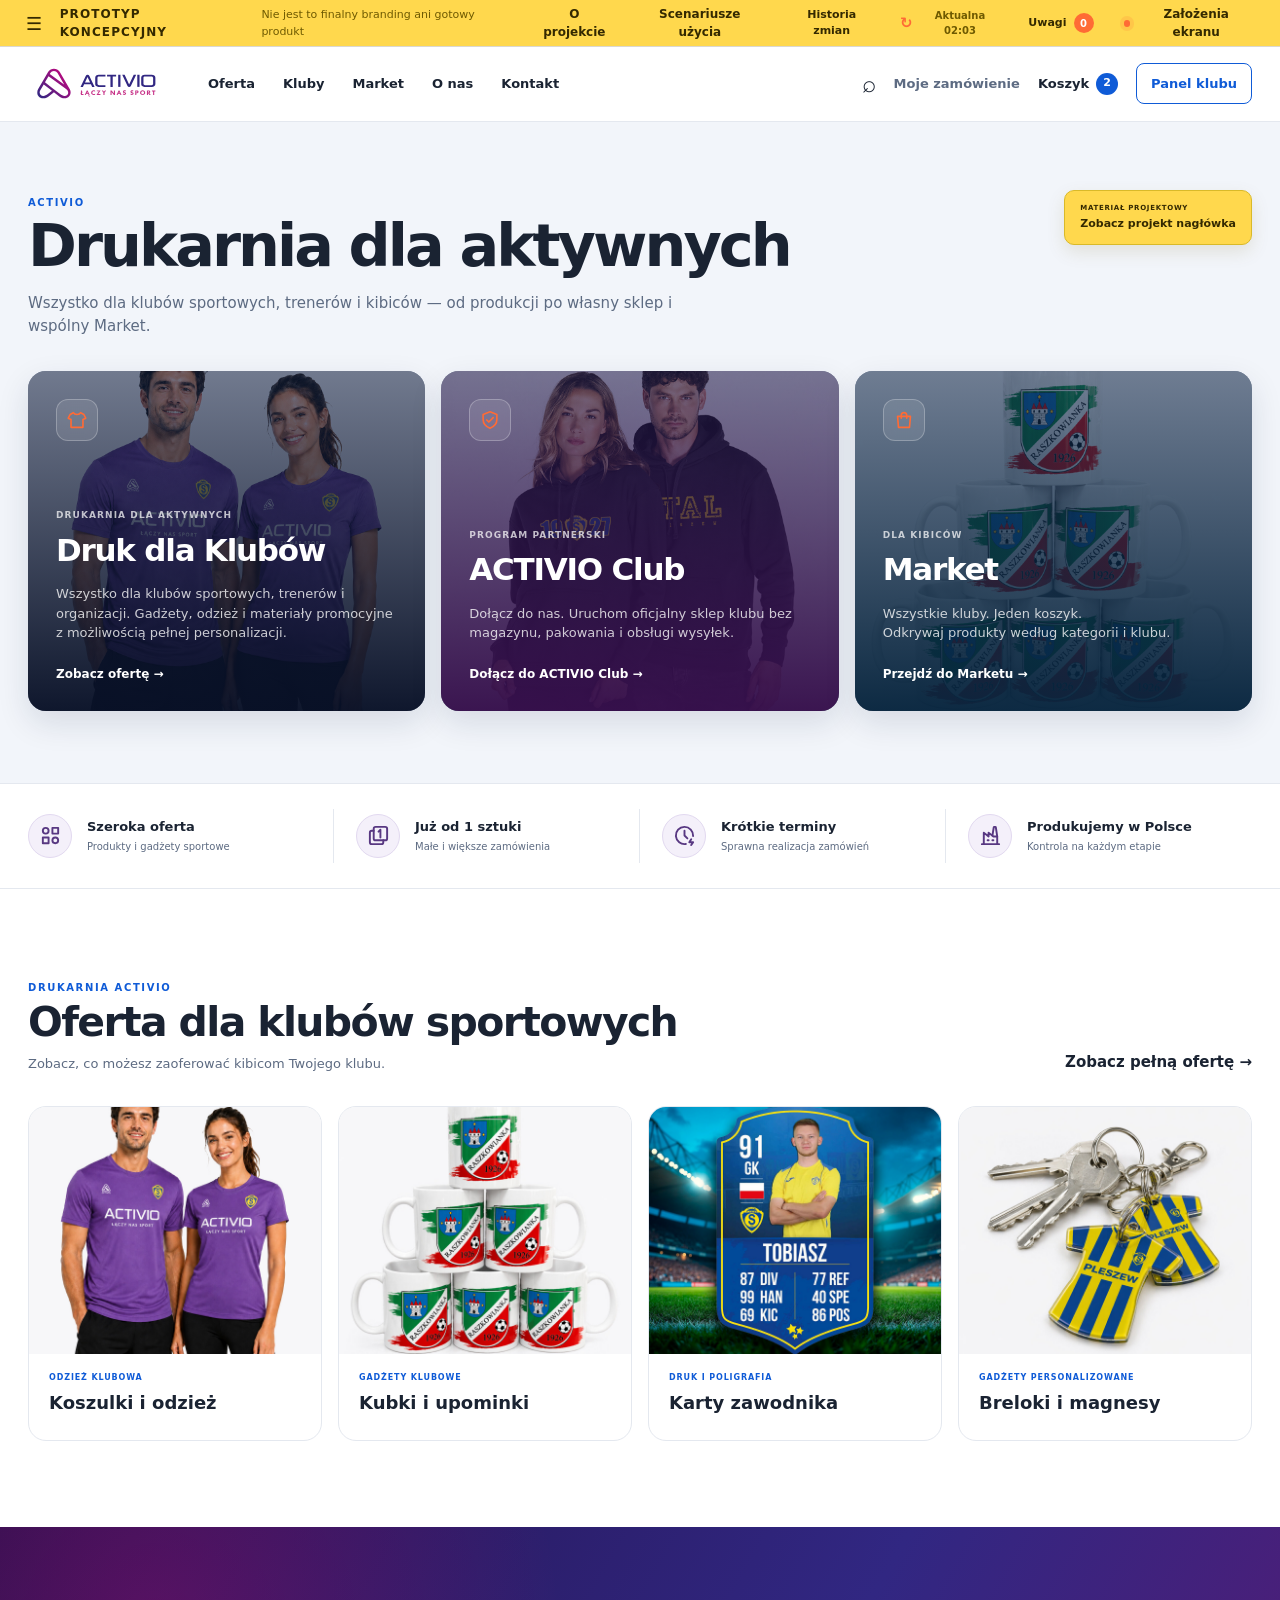
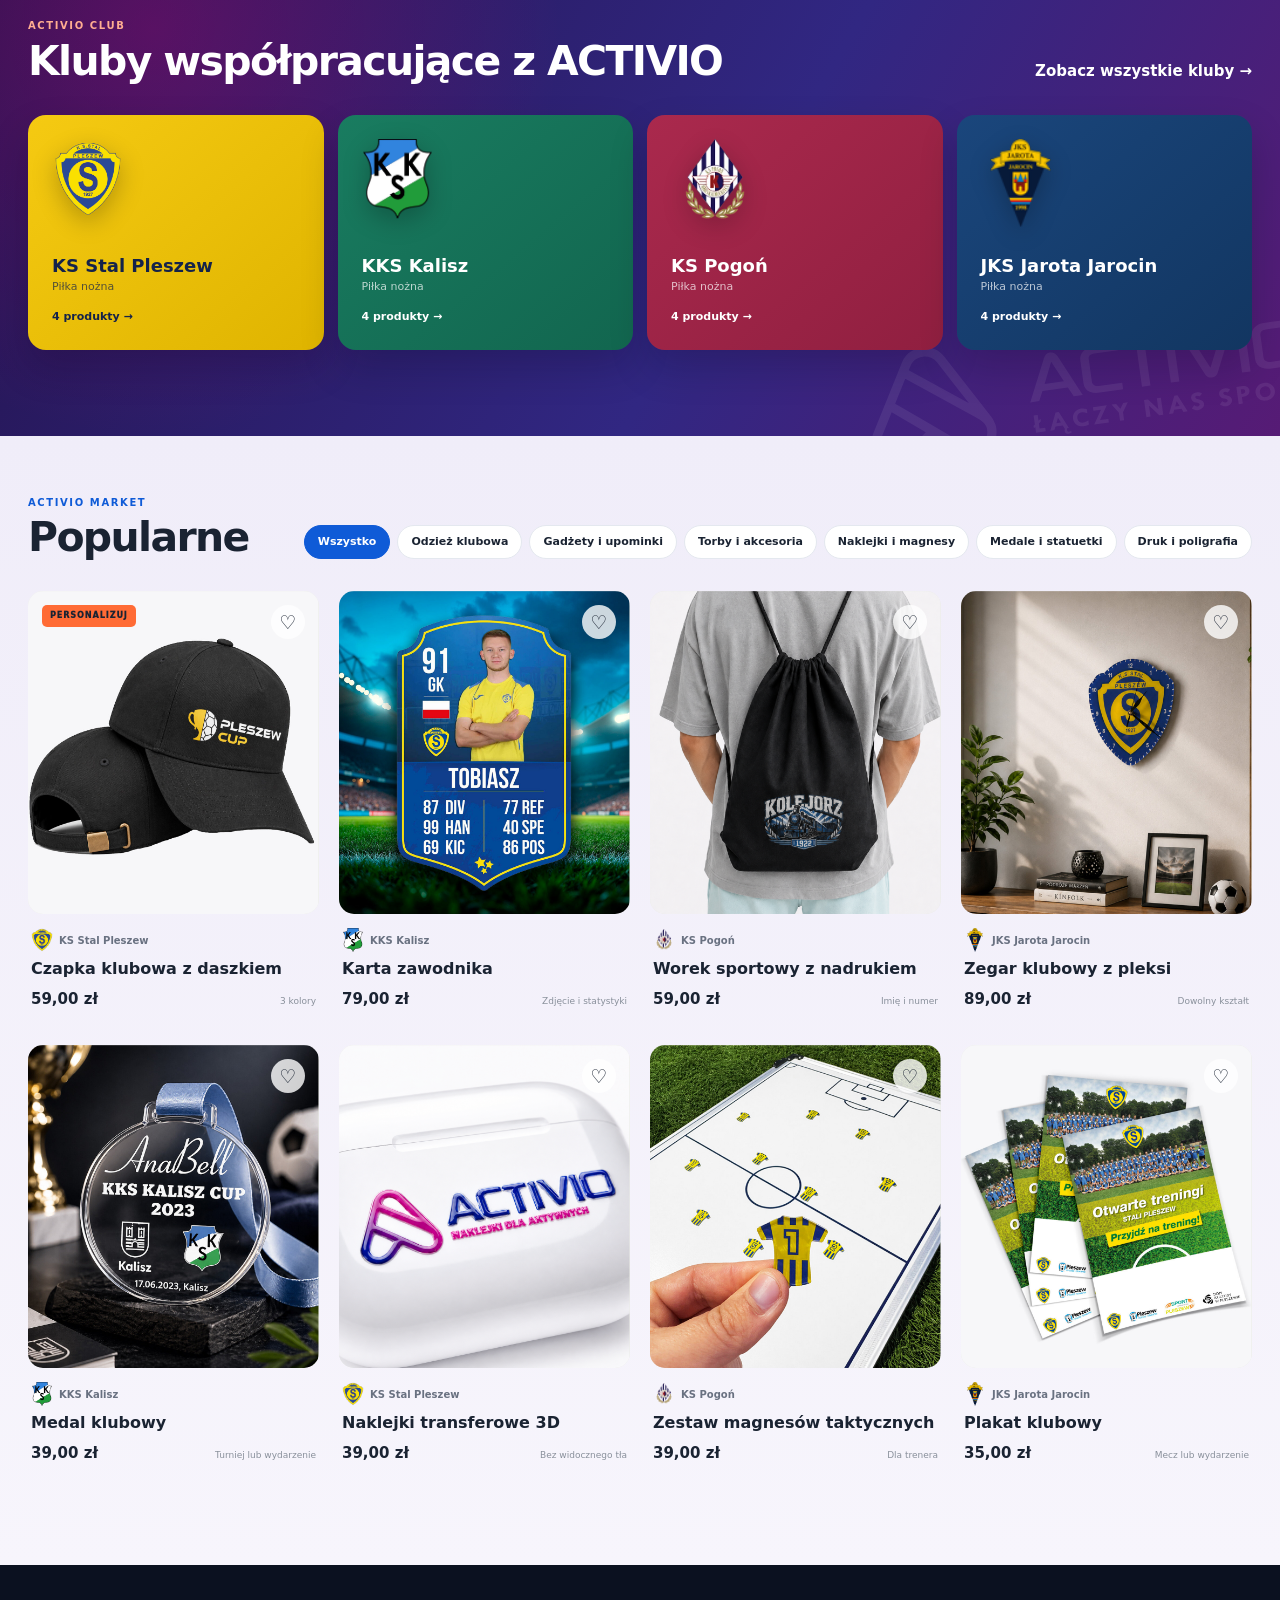
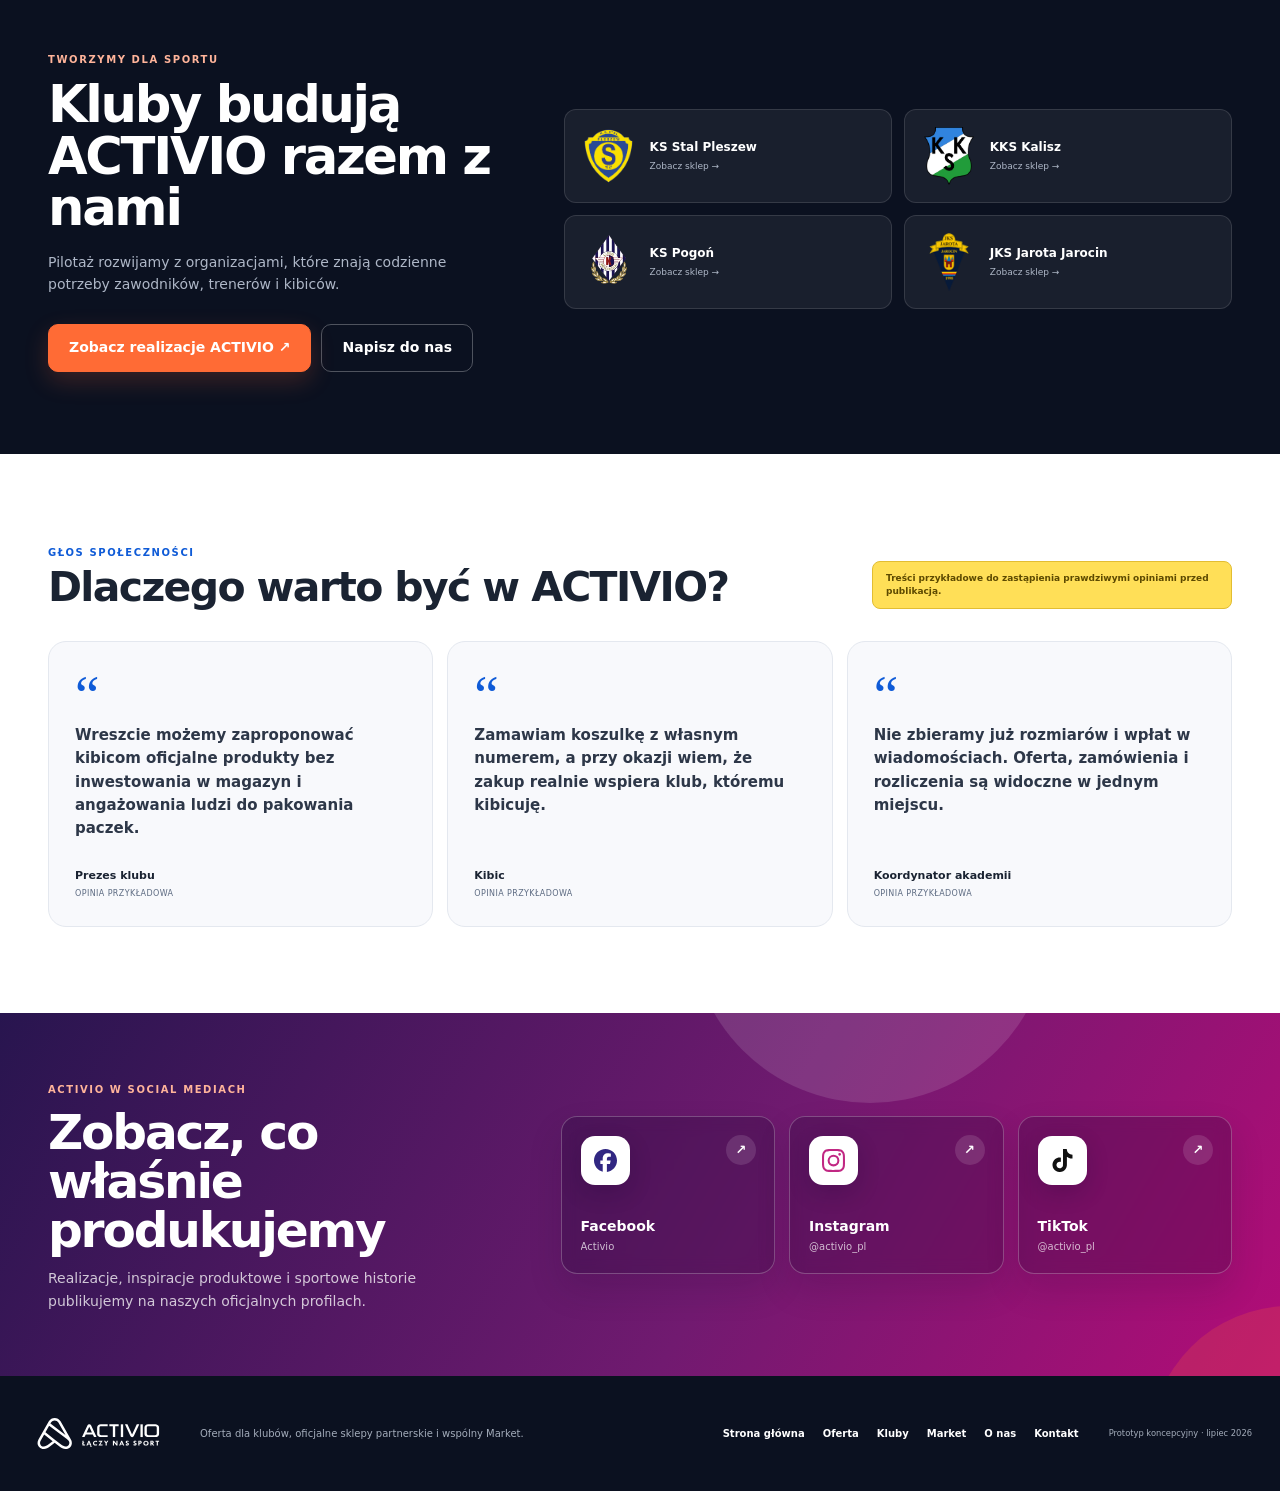
==== commit f38d0f4d: "mockup: enhance offer hero and price disclosure" ====
--- a/mockup/index.html
+++ b/mockup/index.html
@@ -5,12 +5,12 @@
     <meta name="viewport" content="width=device-width, initial-scale=1">
     <meta name="robots" content="noindex, nofollow">
     <meta name="theme-color" content="#0b1120">
-    <meta name="activio-mockup-version" content="20260731-13">
+    <meta name="activio-mockup-version" content="20260731-14">
     <meta http-equiv="Cache-Control" content="no-store, no-cache, must-revalidate">
     <meta http-equiv="Pragma" content="no-cache">
     <meta http-equiv="Expires" content="0">
     <title>ACTIVIO — klikalny prototyp</title>
-    <link rel="stylesheet" href="styles.css?v=20260731-13">
+    <link rel="stylesheet" href="styles.css?v=20260731-14">
     <link rel="preconnect" href="https://fonts.googleapis.com">
     <link rel="preconnect" href="https://fonts.gstatic.com" crossorigin>
     <link href="https://fonts.googleapis.com/css2?family=Open+Sans:ital,wght@0,300..800;1,300..800&display=swap" rel="stylesheet">
@@ -379,7 +379,6 @@
                         <button class="chip" type="button" data-product-filter="print">Druk i poligrafia</button>
                     </div>
                 </div>
-                <p class="store-price-note">Wszystkie podane ceny są brutto.</p>
                 <div class="product-grid">
                     <article class="product-card" data-go="product" data-product-id="cap" data-club-id="stal" data-category="clothing" role="link" tabindex="0">
                         <div class="product-art">
@@ -835,7 +834,6 @@
                 <p>Odkrywaj oficjalne produkty według kategorii i klubu. Wszystko dodasz do jednego koszyka.</p>
             </div>
             <section class="content-section store-catalog">
-                <p class="store-price-note">Wszystkie podane ceny są brutto.</p>
                 <div class="store-filter-bar">
                     <div class="store-category-filter">
                         <span>Kategorie produktów</span>
@@ -966,7 +964,7 @@
                     <span class="product-club"><img class="mini-club-logo" src="../assets/clubs/stal-pleszew.png" alt="" data-product-club-logo> <span data-product-club-label>Oficjalny produkt KS Stal Pleszew</span></span>
                     <h1 data-product-name>Koszulka klubowa z personalizacją</h1>
                     <div class="rating">OFICJALNA KOLEKCJA <span>Sezon 2026</span></div>
-                    <p class="product-price"><span data-product-price>129,00 zł</span> <small>Personalizacja w cenie</small></p>
+                    <p class="product-price"><span data-product-price>129,00 zł</span> <small>Cena brutto · personalizacja w cenie</small></p>
                     <p class="seller-note"><strong>Sprzedawcą jest ACTIVIO.</strong> <span data-product-seller-note>Cena jest ceną brutto, a zakup wspiera KS Stal Pleszew.</span></p>
                     <p class="product-lead" data-product-lead>Lekka koszulka sportowa w oficjalnych barwach klubu. Wybierz swój numer i nazwisko.</p>
                     <fieldset>
@@ -2542,7 +2540,7 @@
     </dialog>
 
     <script src="vendor/html2canvas/html2canvas.min.js?v=1.4.1"></script>
-    <script src="app.js?v=20260731-13"></script>
-    <script src="feedback.js?v=20260731-13"></script>
+    <script src="app.js?v=20260731-14"></script>
+    <script src="feedback.js?v=20260731-14"></script>
 </body>
 </html>
--- a/mockup/styles.css
+++ b/mockup/styles.css
@@ -683,7 +683,12 @@
 .service-hero > div { max-width: 760px; }
 .service-hero h1 { margin: 12px 0 20px; font-size: clamp(46px, 5vw, 72px); line-height: .98; letter-spacing: -.055em; }
 .service-hero p { max-width: 650px; margin: 0 0 28px; color: rgba(255,255,255,.78); font-size: 17px; }
-.offer-service-hero { background: linear-gradient(120deg, #111c39, #0f5bd7); }
+.offer-service-hero {
+    background:
+        linear-gradient(90deg, rgba(12, 21, 48, .98) 0%, rgba(14, 37, 89, .9) 46%, rgba(10, 37, 91, .38) 73%, rgba(5, 18, 44, .12) 100%),
+        url("../assets/hero/activio-offer-hero-v1.png") center / cover no-repeat;
+}
+.offer-service-hero > div { max-width: 650px; }
 .clubs-service-hero {
     background:
         linear-gradient(90deg, rgba(20, 14, 45, .96) 0%, rgba(45, 17, 72, .84) 46%, rgba(33, 12, 54, .24) 74%, rgba(20, 11, 35, .14) 100%),
@@ -876,7 +881,6 @@
 .store-intro h1 { margin: 8px 0 15px; font-size: clamp(46px, 5vw, 72px); line-height: .98; letter-spacing: -.055em; }
 .store-intro p { max-width: 650px; color: #aeb7c7; font-size: 16px; }
 .store-catalog { padding-top: 45px; }
-.store-price-note { margin: 0 0 18px; color: var(--muted); font-size: 11px; font-weight: 750; }
 .store-filter-bar {
     display: grid;
     grid-template-columns: minmax(0, 1fr);
@@ -3519,6 +3523,7 @@
     #clubs { padding: 58px 18px; }
     .service-hero { min-height: 0; padding: 58px 20px; }
     .service-hero h1, .store-intro h1 { font-size: 45px; }
+    .offer-service-hero { background: linear-gradient(120deg, #111c39, #0f5bd7); }
     .clubs-service-hero { background: linear-gradient(120deg, #24133f, #8f135e); }
     .club-program-hero { padding: 58px 20px; }
     .club-program-hero h1 { font-size: 45px; }
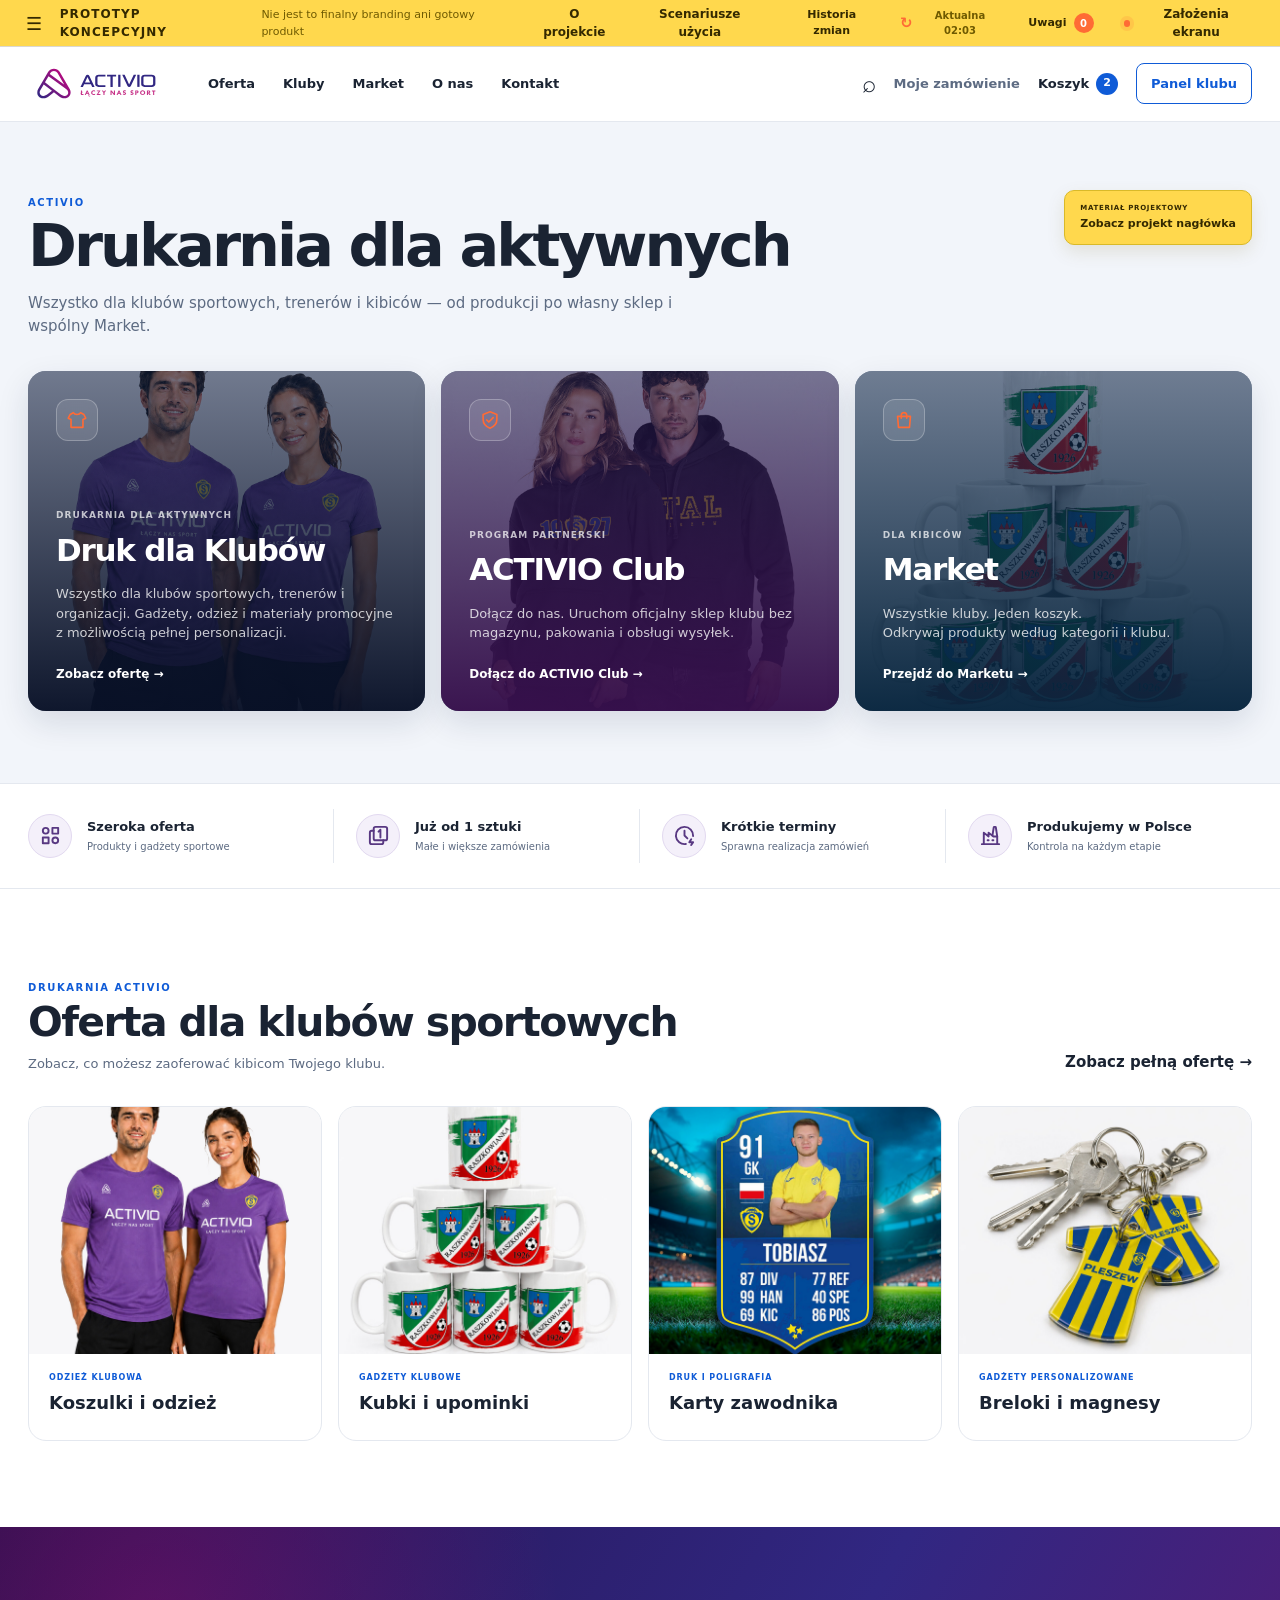
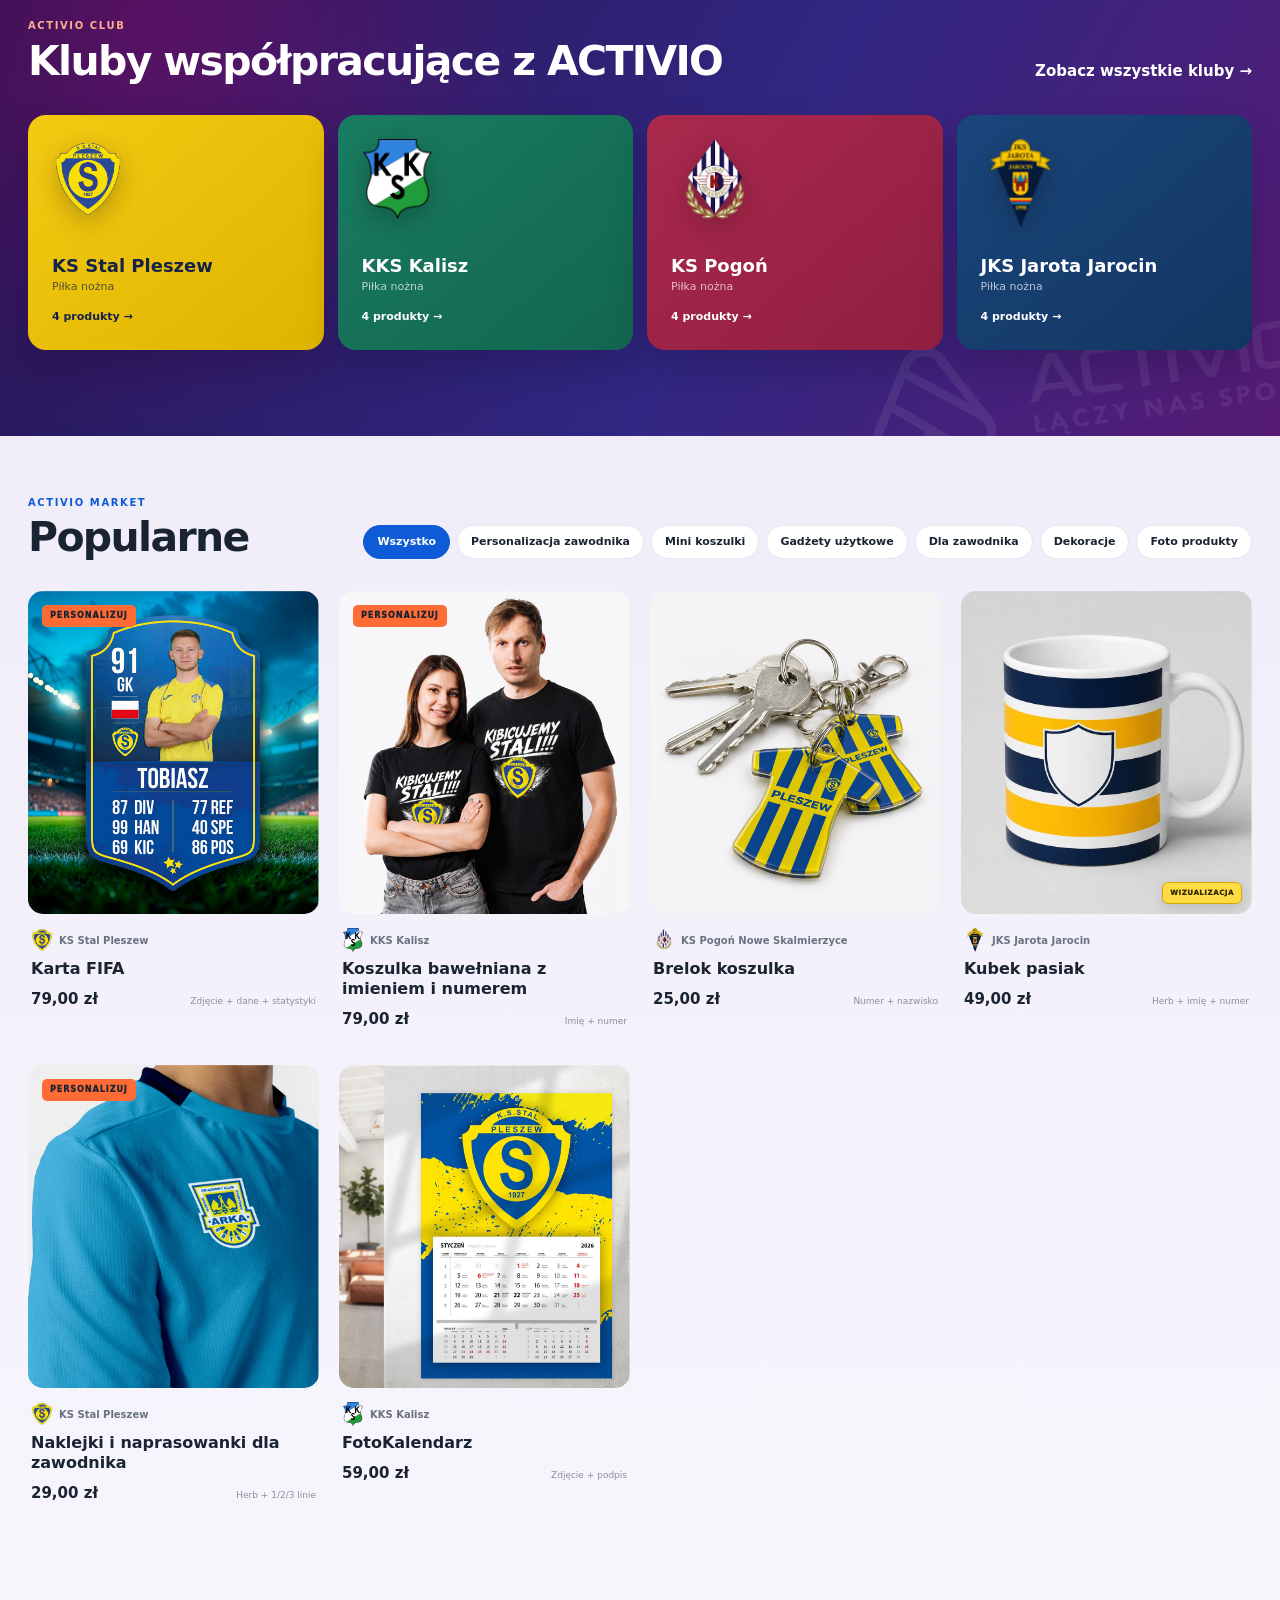
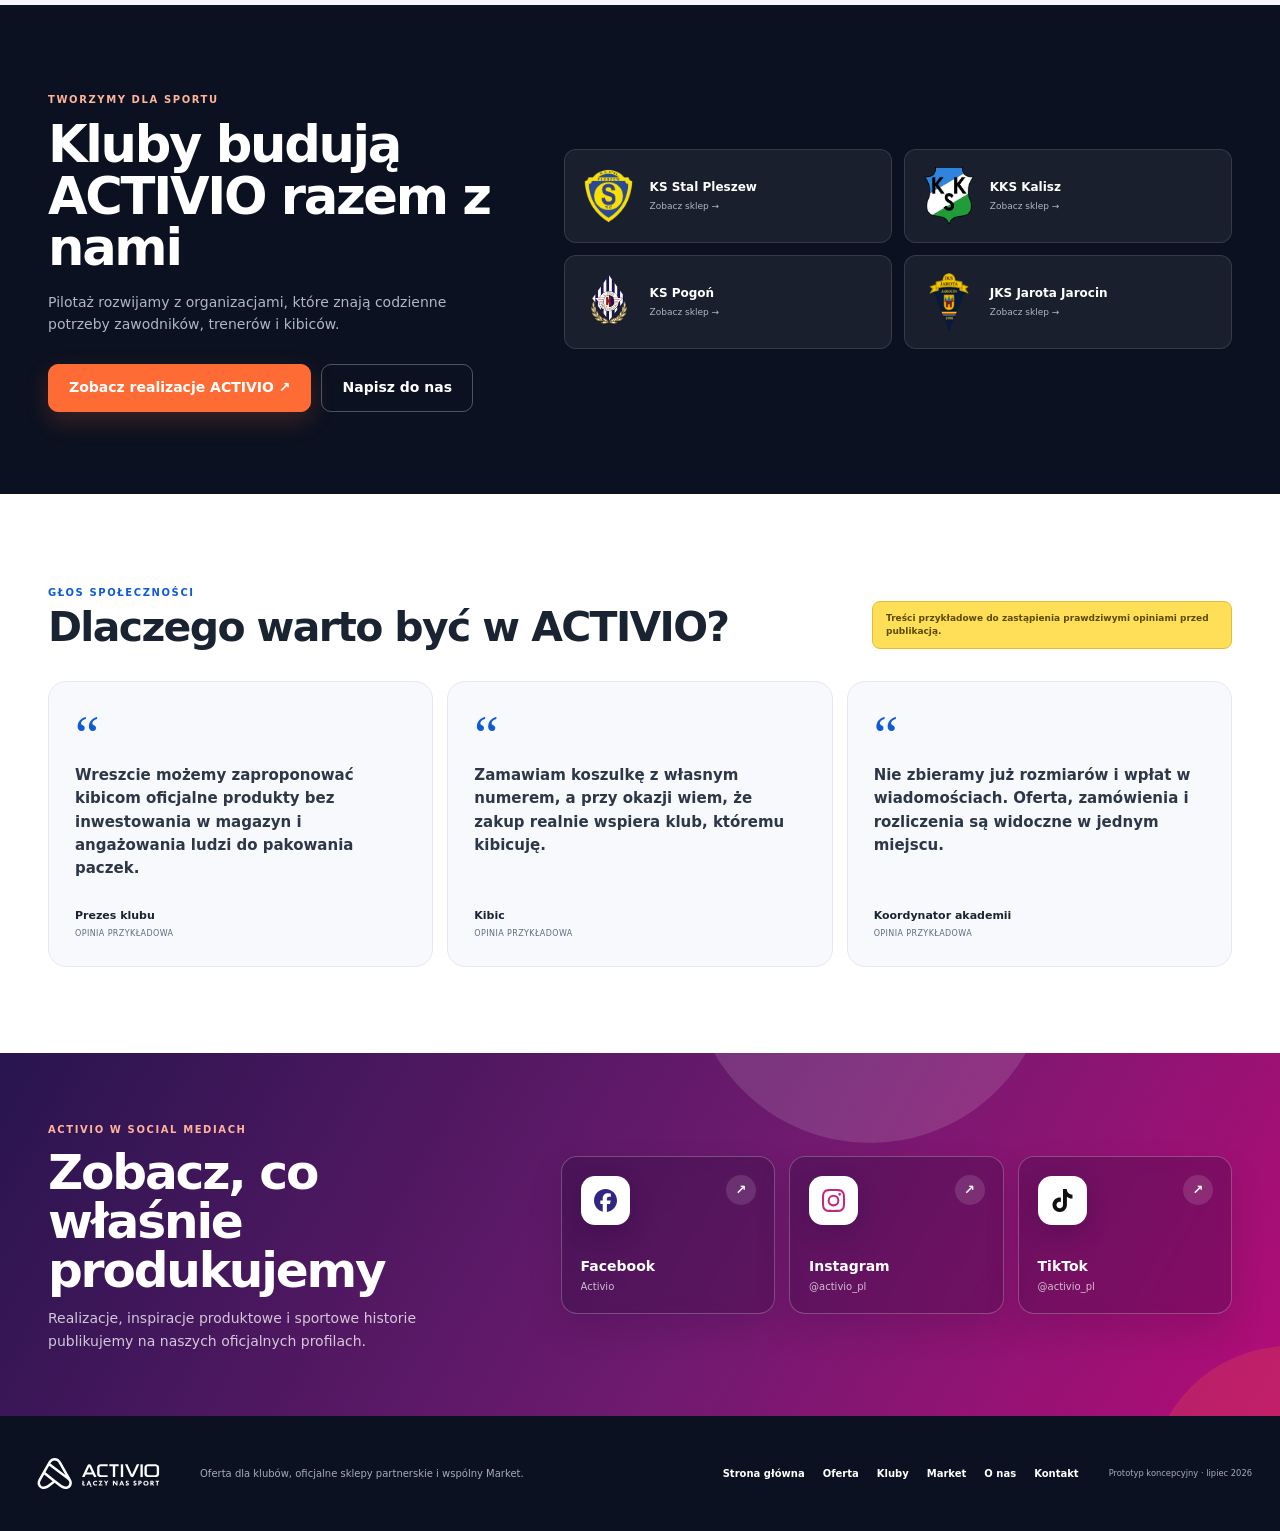
==== commit 93417100: "mockup: align catalogs with approved product range Treat the 15-item list as the canonical starting " ====
--- a/mockup/index.html
+++ b/mockup/index.html
@@ -5,12 +5,12 @@
     <meta name="viewport" content="width=device-width, initial-scale=1">
     <meta name="robots" content="noindex, nofollow">
     <meta name="theme-color" content="#0b1120">
-    <meta name="activio-mockup-version" content="20260731-14">
+    <meta name="activio-mockup-version" content="20260803-03">
     <meta http-equiv="Cache-Control" content="no-store, no-cache, must-revalidate">
     <meta http-equiv="Pragma" content="no-cache">
     <meta http-equiv="Expires" content="0">
     <title>ACTIVIO — klikalny prototyp</title>
-    <link rel="stylesheet" href="styles.css?v=20260731-14">
+    <link rel="stylesheet" href="styles.css?v=20260803-03">
     <link rel="preconnect" href="https://fonts.googleapis.com">
     <link rel="preconnect" href="https://fonts.gstatic.com" crossorigin>
     <link href="https://fonts.googleapis.com/css2?family=Open+Sans:ital,wght@0,300..800;1,300..800&display=swap" rel="stylesheet">
@@ -973,6 +973,15 @@
                             <button type="button">128</button><button type="button">140</button><button type="button">152</button><button type="button">S</button><button class="selected" type="button">M</button><button type="button">L</button><button type="button">XL</button>
                         </div>
                     </fieldset>
+                    <fieldset data-photo-upload-field hidden>
+                        <legend><span>Zdjęcie do projektu</span><span>JPG lub PNG</span></legend>
+                        <label class="product-photo-upload">
+                            <input type="file" accept="image/jpeg,image/png" data-product-photo-input>
+                            <span aria-hidden="true">＋</span>
+                            <strong data-product-photo-label>Wybierz zdjęcie z urządzenia</strong>
+                        </label>
+                        <small>W gotowym systemie pokażemy wymagania jakościowe, kadrowanie i akceptację projektu.</small>
+                    </fieldset>
                     <fieldset>
                         <legend><span data-number-label>Numer zawodnika</span><span data-number-count>2/2</span></legend>
                         <input type="text" maxlength="2" value="10" inputmode="numeric" aria-label="Numer zawodnika" data-number-input>
@@ -1337,13 +1346,13 @@
 
         <section class="view partner-view" data-view="partner-listing-create" hidden>
             <div class="partner-breadcrumbs"><button type="button" data-go="partner-catalog">← Katalog ACTIVIO</button><span>/</span><strong>Nowa oferta klubowa</strong></div>
-            <div class="partner-page-head"><div><span class="eyebrow">NOWY LISTING KLUBU</span><h1>Koszulka sportowa dla KS Stal</h1><p>Konfigurujesz ofertę swojego klubu. Produkt bazowy i zasady produkcji pozostają po stronie ACTIVIO.</p></div><span class="table-status pending status-large">Wersja robocza</span></div>
+            <div class="partner-page-head"><div><span class="eyebrow">NOWY LISTING KLUBU</span><h1>Koszulka bawełniana z imieniem i numerem dla KS Stal</h1><p>Konfigurujesz ofertę swojego klubu. Produkt bazowy i zasady produkcji pozostają po stronie ACTIVIO.</p></div><span class="table-status pending status-large">Wersja robocza</span></div>
             <ol class="listing-create-steps"><li class="active"><i>1</i><span><strong>Konfiguracja</strong><small>Warianty i cena</small></span></li><li><i>2</i><span><strong>Projekt</strong><small>Herb i grafika</small></span></li><li><i>3</i><span><strong>Akceptacja</strong><small>Klub + ACTIVIO</small></span></li><li><i>4</i><span><strong>Publikacja</strong><small>Oferta w sklepie</small></span></li></ol>
             <form class="listing-create-layout" data-action-form="partner-listing-create">
                 <div>
                     <article class="partner-panel listing-base-product">
-                        <div class="panel-heading"><div><span>Produkt bazowy ACTIVIO</span><strong>CAT-TS-001</strong></div><button type="button" data-go="partner-catalog">Zmień</button></div>
-                        <div><img src="../assets/products/koszulki-sportowe.jpg" alt="Koszulka sportowa"><span><strong>Koszulka sportowa</strong><p>Poliester 145 g/m² · sublimacja + termotransfer · produkcja 3–5 dni</p><small>ACTIVIO zarządza produktem, SKU, plikami produkcyjnymi i cenami minimalnymi.</small></span></div>
+                        <div class="panel-heading"><div><span>Produkt bazowy ACTIVIO</span><strong>CAT-KB-010</strong></div><button type="button" data-go="partner-catalog">Zmień</button></div>
+                        <div><img src="../assets/products/activio-koszulka-bawelniana.jpg" alt="Koszulka bawełniana z imieniem i numerem"><span><strong>Koszulka bawełniana z imieniem i numerem</strong><p>7 rozmiarów · imię + numer · produkcja 3–5 dni</p><small>ACTIVIO zarządza produktem, SKU, plikami produkcyjnymi i cenami minimalnymi.</small></span></div>
                     </article>
                     <article class="partner-panel listing-create-section">
                         <div class="panel-heading"><div><span>1. Warianty</span><strong>Co udostępniasz klientom?</strong></div></div>
@@ -1360,7 +1369,7 @@
                     </article>
                 </div>
                 <aside class="partner-panel listing-create-summary">
-                    <span>4. Cena i publikacja</span><img src="../assets/products/activio-club-koszulka.png" alt="Przykładowy projekt koszulki klubowej"><label>Proponowana nazwa<input name="listing_name" value="Koszulka klubowa z personalizacją" required></label><label>Cena brutto w sklepie<span><input name="price" type="number" min="84" value="129" required> zł</span></label><div><small>Najwyższe minimum konfiguracji</small><strong>84,00 zł</strong></div><div><small>Kwota brutto ponad minimum</small><strong>45,00 zł</strong></div><p>To nie jest automatycznie wynagrodzenie klubu. Prognozę netto pokażemy przed publikacją.</p><label class="checkout-confirm"><input type="checkbox" required><span>Potwierdzam wybór produktu, wariantów i materiału marki.</span></label><button class="button primary full" type="submit">Przekaż do przygotowania projektu</button><button class="button ghost full" type="button" data-go="partner-catalog">Zapisz i wróć później</button></aside>
+                    <span>4. Cena i publikacja</span><img src="../assets/products/activio-koszulka-bawelniana.jpg" alt="Przykładowy projekt koszulki klubowej"><label>Proponowana nazwa<input name="listing_name" value="Koszulka bawełniana z imieniem i numerem" required></label><label>Cena brutto w sklepie<span><input name="price" type="number" min="59" value="79" required> zł</span></label><div><small>Najwyższe minimum konfiguracji</small><strong>59,00 zł</strong></div><div><small>Kwota brutto ponad minimum</small><strong>20,00 zł</strong></div><p>To nie jest automatycznie wynagrodzenie klubu. Prognozę netto pokażemy przed publikacją.</p><label class="checkout-confirm"><input type="checkbox" required><span>Potwierdzam wybór produktu, wariantów i materiału marki.</span></label><button class="button primary full" type="submit">Przekaż do przygotowania projektu</button><button class="button ghost full" type="button" data-go="partner-catalog">Zapisz i wróć później</button></aside>
             </form>
         </section>
 
@@ -1742,20 +1751,20 @@
         </section>
 
         <section class="view system-view" data-view="system-catalog-product" hidden>
-            <div class="system-breadcrumbs"><button type="button" data-go="system-catalog">← Katalog</button><span>/</span><strong>CAT-TS-001</strong></div>
+            <div class="system-breadcrumbs"><button type="button" data-go="system-catalog">← Katalog</button><span>/</span><strong>CAT-KB-010</strong></div>
             <div class="system-page-head catalog-detail-head">
-                <div class="catalog-detail-title"><img src="../assets/products/koszulki-sportowe.jpg" alt="Koszulka sportowa"><div><span class="eyebrow">SZABLON KATALOGOWY · CAT-TS-001</span><h1>Koszulka sportowa</h1><p>Produkt bazowy ACTIVIO dla klubowych projektów i listingów.</p></div></div>
+                <div class="catalog-detail-title"><img src="../assets/products/activio-koszulka-bawelniana.jpg" alt="Koszulka bawełniana z imieniem i numerem"><div><span class="eyebrow">SZABLON KATALOGOWY · CAT-KB-010</span><h1>Koszulka bawełniana z imieniem i numerem</h1><p>Produkt bazowy ACTIVIO dla klubowych projektów i listingów.</p></div></div>
                 <div class="head-actions"><span class="table-status available status-large">Aktywny</span><button class="button ghost" type="button" data-action="system-template-detail">Edytuj dane</button><button class="button primary" type="button" data-action="system-duplicate-template">Duplikuj</button></div>
             </div>
-            <div class="system-kpi-grid compact catalog-kpis"><article><span>Warianty SKU</span><strong>7</strong><small>128–XL</small></article><article><span>Aktywne listingi</span><strong>38</strong><small>12 klubów</small></article><article><span>Minimum bazowe</span><strong>69,00 zł</strong><small>Brutto · bez personalizacji</small></article><article class="attention"><span>Zmiana zaplanowana</span><strong>01.08</strong><small>3 listingi do reakcji</small></article></div>
+            <div class="system-kpi-grid compact catalog-kpis"><article><span>Warianty SKU</span><strong>7</strong><small>128–XL</small></article><article><span>Aktywne listingi</span><strong>15</strong><small>15 klubów</small></article><article><span>Minimum bazowe</span><strong>59,00 zł</strong><small>Brutto · wartość przykładowa</small></article><article class="attention"><span>Cennik</span><strong>Do decyzji</strong><small>Minimum wymaga potwierdzenia</small></article></div>
 
             <div class="catalog-product-overview">
                 <article class="system-panel catalog-media-panel">
                     <div class="panel-heading"><div><span>Galeria katalogowa</span><strong>Materiały referencyjne</strong></div><button type="button" data-action="system-catalog-upload-image">Dodaj zdjęcie</button></div>
                     <div class="catalog-gallery">
-                        <div class="catalog-gallery-main"><img src="../assets/products/koszulki-sportowe.jpg" alt="Koszulka sportowa — widok główny" data-catalog-main-image></div>
+                        <div class="catalog-gallery-main"><img src="../assets/products/activio-koszulka-bawelniana.jpg" alt="Koszulka bawełniana — widok główny" data-catalog-main-image></div>
                         <div class="catalog-gallery-thumbs">
-                            <button class="active" type="button" data-catalog-image="../assets/products/koszulki-sportowe.jpg"><img src="../assets/products/koszulki-sportowe.jpg" alt="Widok główny"></button>
+                            <button class="active" type="button" data-catalog-image="../assets/products/activio-koszulka-bawelniana.jpg"><img src="../assets/products/activio-koszulka-bawelniana.jpg" alt="Widok główny"></button>
                             <button type="button" data-catalog-image="../assets/products/activio-club-koszulka.png"><img src="../assets/products/activio-club-koszulka.png" alt="Przykład znakowania klubowego"></button>
                             <button type="button" data-catalog-image="../assets/products/activio-koszulka-bawelniana.jpg"><img src="../assets/products/activio-koszulka-bawelniana.jpg" alt="Detal materiału"></button>
                         </div>
@@ -1764,7 +1773,7 @@
                 <article class="system-panel catalog-facts">
                     <div class="panel-heading"><div><span>Dane podstawowe</span><strong>Definicja produktu</strong></div><button type="button" data-action="system-template-detail">Edytuj</button></div>
                     <dl>
-                        <div><dt>Kategoria</dt><dd>Odzież sportowa</dd></div>
+                        <div><dt>Kategoria</dt><dd>Dla zawodnika</dd></div>
                         <div><dt>Producent</dt><dd>ACTIVIO</dd></div>
                         <div><dt>Jednostka</dt><dd>szt.</dd></div>
                         <div><dt>Stawka VAT</dt><dd>23%</dd></div>
@@ -1780,9 +1789,9 @@
             <article class="system-panel catalog-section" id="catalog-product-variants">
                 <div class="panel-heading"><div><span>Warianty i minima</span><strong>7 aktywnych SKU</strong></div><button type="button" data-action="system-new-variant">＋ Dodaj wariant</button></div>
                 <div class="table-scroll"><table class="system-main-table catalog-variant-table"><thead><tr><th>SKU / wariant</th><th>Stan</th><th>Baza brutto</th><th>Numer</th><th>Nazwisko</th><th>Pełna personalizacja</th><th>Listingi</th><th></th></tr></thead><tbody>
-                    <tr><td><strong>CAT-TS-001-128</strong><small>Rozmiar 128 · biały</small></td><td><span class="table-status available">Aktywny</span></td><td>69,00 zł</td><td>+8,00 zł</td><td>+7,00 zł</td><td><strong>84,00 zł</strong></td><td>4</td><td><button class="table-link" type="button" data-go="system-catalog-variant">Otwórz →</button></td></tr>
-                    <tr><td><strong>CAT-TS-001-M</strong><small>Rozmiar M · biały</small></td><td><span class="table-status pending">Nowe minimum 01.08</span></td><td>69,00 zł</td><td>+8,00 zł</td><td>+7,00 zł</td><td><strong>84,00 zł</strong></td><td>18</td><td><button class="table-link" type="button" data-go="system-catalog-variant">Otwórz →</button></td></tr>
-                    <tr><td><strong>CAT-TS-001-XL</strong><small>Rozmiar XL · biały</small></td><td><span class="table-status available">Aktywny</span></td><td>74,00 zł</td><td>+8,00 zł</td><td>+7,00 zł</td><td><strong>89,00 zł</strong></td><td>6</td><td><button class="table-link" type="button" data-go="system-catalog-variant">Otwórz →</button></td></tr>
+                    <tr><td><strong>CAT-KB-010-128</strong><small>Rozmiar 128 · czarny</small></td><td><span class="table-status available">Aktywny</span></td><td>59,00 zł</td><td>+5,00 zł</td><td>+5,00 zł</td><td><strong>69,00 zł</strong></td><td>4</td><td><button class="table-link" type="button" data-go="system-catalog-variant">Otwórz →</button></td></tr>
+                    <tr><td><strong>CAT-KB-010-M</strong><small>Rozmiar M · czarny</small></td><td><span class="table-status pending">Cena do potwierdzenia</span></td><td>59,00 zł</td><td>+5,00 zł</td><td>+5,00 zł</td><td><strong>69,00 zł</strong></td><td>8</td><td><button class="table-link" type="button" data-go="system-catalog-variant">Otwórz →</button></td></tr>
+                    <tr><td><strong>CAT-KB-010-XL</strong><small>Rozmiar XL · czarny</small></td><td><span class="table-status available">Aktywny</span></td><td>64,00 zł</td><td>+5,00 zł</td><td>+5,00 zł</td><td><strong>74,00 zł</strong></td><td>3</td><td><button class="table-link" type="button" data-go="system-catalog-variant">Otwórz →</button></td></tr>
                 </tbody></table></div>
             </article>
 
@@ -1793,14 +1802,14 @@
                 </article>
                 <article class="system-panel catalog-definition-card">
                     <div class="panel-heading"><div><span>Produkcja</span><strong>Technologia i kontrola</strong></div><button type="button" data-action="system-edit-production">Edytuj</button></div>
-                    <dl><div><dt>Materiał</dt><dd>Poliester 145 g/m²</dd></div><div><dt>Technologia</dt><dd>Sublimacja + termotransfer</dd></div><div><dt>Obszar nadruku</dt><dd>Plecy 280 × 360 mm</dd></div><div><dt>Profil koloru</dt><dd>CMYK · FOGRA39</dd></div><div><dt>Kontrola</dt><dd>Plik, kontrast, treść, pozycja</dd></div><div><dt>Pakowanie</dt><dd>Indywidualny worek + etykieta SKU</dd></div></dl>
+                    <dl><div><dt>Materiał</dt><dd>Bawełna · gramatura do potwierdzenia</dd></div><div><dt>Technologia</dt><dd>Nadruk DTF</dd></div><div><dt>Obszar nadruku</dt><dd>Przód i plecy</dd></div><div><dt>Profil koloru</dt><dd>CMYK · FOGRA39</dd></div><div><dt>Kontrola</dt><dd>Plik, kontrast, treść, pozycja</dd></div><div><dt>Pakowanie</dt><dd>Indywidualny worek + etykieta SKU</dd></div></dl>
                 </article>
             </div>
 
             <div class="catalog-files-grid">
                 <article class="system-panel catalog-files">
                     <div class="panel-heading"><div><span>Pliki produkcyjne</span><strong>3 aktywne pliki</strong></div><button type="button" data-action="system-catalog-upload-file">Prześlij wersję</button></div>
-                    <div class="catalog-file-row"><i>AI</i><span><strong>koszulka-sportowa-v6.ai</strong><small>12,4 MB · produkcja · SHA-256 …8f24</small></span><b>v6</b><button type="button" data-action="system-catalog-download-file">Pobierz</button></div>
+                    <div class="catalog-file-row"><i>AI</i><span><strong>koszulka-bawelniana-v1.ai</strong><small>8,4 MB · produkcja · SHA-256 …8f24</small></span><b>v1</b><button type="button" data-action="system-catalog-download-file">Pobierz</button></div>
                     <div class="catalog-file-row"><i>PDF</i><span><strong>szablon-podglad-v6.pdf</strong><small>2,1 MB · podgląd dla projektu klubowego</small></span><b>v6</b><button type="button" data-action="system-catalog-download-file">Pobierz</button></div>
                     <div class="catalog-file-row"><i>CSV</i><span><strong>tabela-rozmiarow-v3.csv</strong><small>8 KB · wymiary i tolerancje</small></span><b>v3</b><button type="button" data-action="system-catalog-download-file">Pobierz</button></div>
                 </article>
@@ -1812,9 +1821,9 @@
         </section>
 
         <section class="view system-view" data-view="system-catalog-variant" hidden>
-            <div class="system-breadcrumbs"><button type="button" data-go="system-catalog">← Katalog</button><span>/</span><button type="button" data-go="system-catalog-product">Koszulka sportowa</button><span>/</span><strong>CAT-TS-001-M</strong></div>
+            <div class="system-breadcrumbs"><button type="button" data-go="system-catalog">← Katalog</button><span>/</span><button type="button" data-go="system-catalog-product">Koszulka bawełniana</button><span>/</span><strong>CAT-KB-010-M</strong></div>
             <div class="system-page-head">
-                <div><span class="eyebrow">WARIANT KATALOGOWY · SKU</span><h1>Koszulka sportowa · M</h1><p>Parametry wariantu, wersjonowane minima i wpływ na klubowe listingi.</p></div>
+                <div><span class="eyebrow">WARIANT KATALOGOWY · SKU</span><h1>Koszulka bawełniana · M</h1><p>Parametry wariantu, wersjonowane minima i wpływ na klubowe listingi.</p></div>
                 <div class="head-actions"><span class="table-status pending status-large">Zmiana 01.08</span><button class="button ghost" type="button" data-action="system-edit-variant">Edytuj wariant</button><button class="button primary" type="button" data-action="system-new-minimum">Nowa wersja minimum</button></div>
             </div>
             <div class="system-kpi-grid compact"><article><span>Minimum obecne</span><strong>79,00 zł</strong><small>Pełna personalizacja</small></article><article><span>Minimum od 01.08</span><strong>84,00 zł</strong><small>+5,00 zł · +6,3%</small></article><article><span>Aktywne listingi</span><strong>18</strong><small>8 klubów</small></article><article class="attention"><span>Konflikty</span><strong>3</strong><small>Cena klubu poniżej minimum</small></article></div>
@@ -1826,7 +1835,7 @@
                     <p class="action-info">Cena klubu nadal jest ustalana niezależnie. System jedynie nie pozwoli opublikować lub utrzymać listingu poniżej aktywnego minimum wariantu.</p>
                 </article>
                 <article class="system-panel variant-facts">
-                    <div class="panel-heading"><div><span>Identyfikacja i produkcja</span><strong>CAT-TS-001-M</strong></div><button type="button" data-action="system-edit-variant">Edytuj</button></div>
+                    <div class="panel-heading"><div><span>Identyfikacja i produkcja</span><strong>CAT-KB-010-M</strong></div><button type="button" data-action="system-edit-variant">Edytuj</button></div>
                     <dl><div><dt>Rozmiar</dt><dd>M</dd></div><div><dt>Kolor bazowy</dt><dd>Biały · #FFFFFF</dd></div><div><dt>Kod producenta</dt><dd>ACT-TS-WHT-M</dd></div><div><dt>EAN</dt><dd>5901234567812</dd></div><div><dt>Waga</dt><dd>180 g</dd></div><div><dt>Format nadruku</dt><dd>280 × 360 mm</dd></div><div><dt>Lead time</dt><dd>3–5 dni</dd></div><div><dt>Status</dt><dd>Aktywny</dd></div></dl>
                 </article>
             </div>
@@ -2540,7 +2549,7 @@
     </dialog>
 
     <script src="vendor/html2canvas/html2canvas.min.js?v=1.4.1"></script>
-    <script src="app.js?v=20260731-14"></script>
-    <script src="feedback.js?v=20260731-14"></script>
+    <script src="app.js?v=20260803-03"></script>
+    <script src="feedback.js?v=20260803-03"></script>
 </body>
 </html>
--- a/mockup/styles.css
+++ b/mockup/styles.css
@@ -784,6 +784,10 @@
 .offer-catalog > .section-heading { max-width: 780px; }
 .offer-catalog > .section-heading p { margin: 12px 0 0; color: var(--muted); font-size: 13px; }
 .offer-category-grid { display: grid; grid-template-columns: repeat(3, 1fr); gap: 12px; margin-bottom: 72px; }
+.content-section.offer-catalog { padding-top: 24px; }
+.catalog-prototype-note { display: flex; gap: 12px; align-items: center; margin: 20px 0 24px; padding: 13px 15px; border: 1px solid #e6bd31; border-radius: 10px; color: #463700; background: #fff1a8; font-size: 10px; line-height: 1.45; }
+.catalog-prototype-note strong { flex: 0 0 auto; font-size: 9px; letter-spacing: .09em; }
+.concept-image-label { position: absolute; z-index: 3; right: 10px; bottom: 10px; padding: 5px 7px; border: 1px solid #d5a500; border-radius: 6px; color: #352800; background: #ffdb45; box-shadow: 0 4px 12px rgba(36, 25, 0, .15); font-size: 7px; font-weight: 950; letter-spacing: .08em; }
 .offer-category-grid button {
     position: relative;
     min-height: 220px;
@@ -834,6 +838,7 @@
 .offer-products header small { color: #ff6841; font-size: 9px; font-weight: 900; letter-spacing: .12em; }
 .offer-products header h2 { margin: 4px 0 0; font-size: 28px; line-height: 1.05; letter-spacing: -.035em; }
 .offer-products article {
+    position: relative;
     min-width: 0;
     display: grid;
     grid-template-columns: 235px minmax(0, 1fr);
@@ -880,7 +885,7 @@
 }
 .store-intro h1 { margin: 8px 0 15px; font-size: clamp(46px, 5vw, 72px); line-height: .98; letter-spacing: -.055em; }
 .store-intro p { max-width: 650px; color: #aeb7c7; font-size: 16px; }
-.store-catalog { padding-top: 45px; }
+.content-section.store-catalog { padding-top: 24px; }
 .store-filter-bar {
     display: grid;
     grid-template-columns: minmax(0, 1fr);
@@ -1307,6 +1312,11 @@
 .option-row button { min-width: 47px; padding: 9px; border: 1px solid #d8dce2; border-radius: 7px; background: #fff; }
 .option-row button.selected { color: #fff; border-color: var(--primary); background: var(--primary); }
 .product-config input[type=text] { width: 100%; padding: 12px 14px; border: 1px solid #cfd4dc; border-radius: 8px; text-transform: uppercase; }
+.product-photo-upload { min-height: 78px; display: flex; gap: 12px; align-items: center; padding: 14px 16px; border: 1px dashed #9eabc0; border-radius: 10px; color: var(--primary); background: #f5f8ff; cursor: pointer; }
+.product-photo-upload:hover { border-color: var(--primary); background: #edf3ff; }
+.product-photo-upload input { position: absolute; width: 1px; height: 1px; overflow: hidden; opacity: 0; }
+.product-photo-upload > span { width: 38px; height: 38px; display: grid; flex: 0 0 38px; place-items: center; border-radius: 50%; color: #fff; background: var(--primary); font-size: 20px; }
+.product-photo-upload strong { overflow: hidden; font-size: 11px; text-overflow: ellipsis; white-space: nowrap; }
 .product-config fieldset > small { display: block; margin-top: 6px; color: var(--muted); font-size: 10px; }
 .confirmation-check { display: flex; gap: 10px; align-items: flex-start; margin: 20px 0; color: #555e6d; font-size: 11px; }
 .confirmation-check input { margin-top: 3px; accent-color: var(--primary); }
@@ -3508,6 +3518,7 @@
     .benefit-strip strong { font-size: 12px; }
     .benefit-strip small { font-size: 9px; }
     .content-section { padding: 58px 18px; }
+    .catalog-prototype-note { align-items: flex-start; flex-direction: column; }
     .service-offer { padding: 44px 18px 48px; }
     .service-offer-heading { align-items: stretch; flex-direction: column; margin-bottom: 24px; }
     .service-offer-heading h1 { font-size: 43px; }
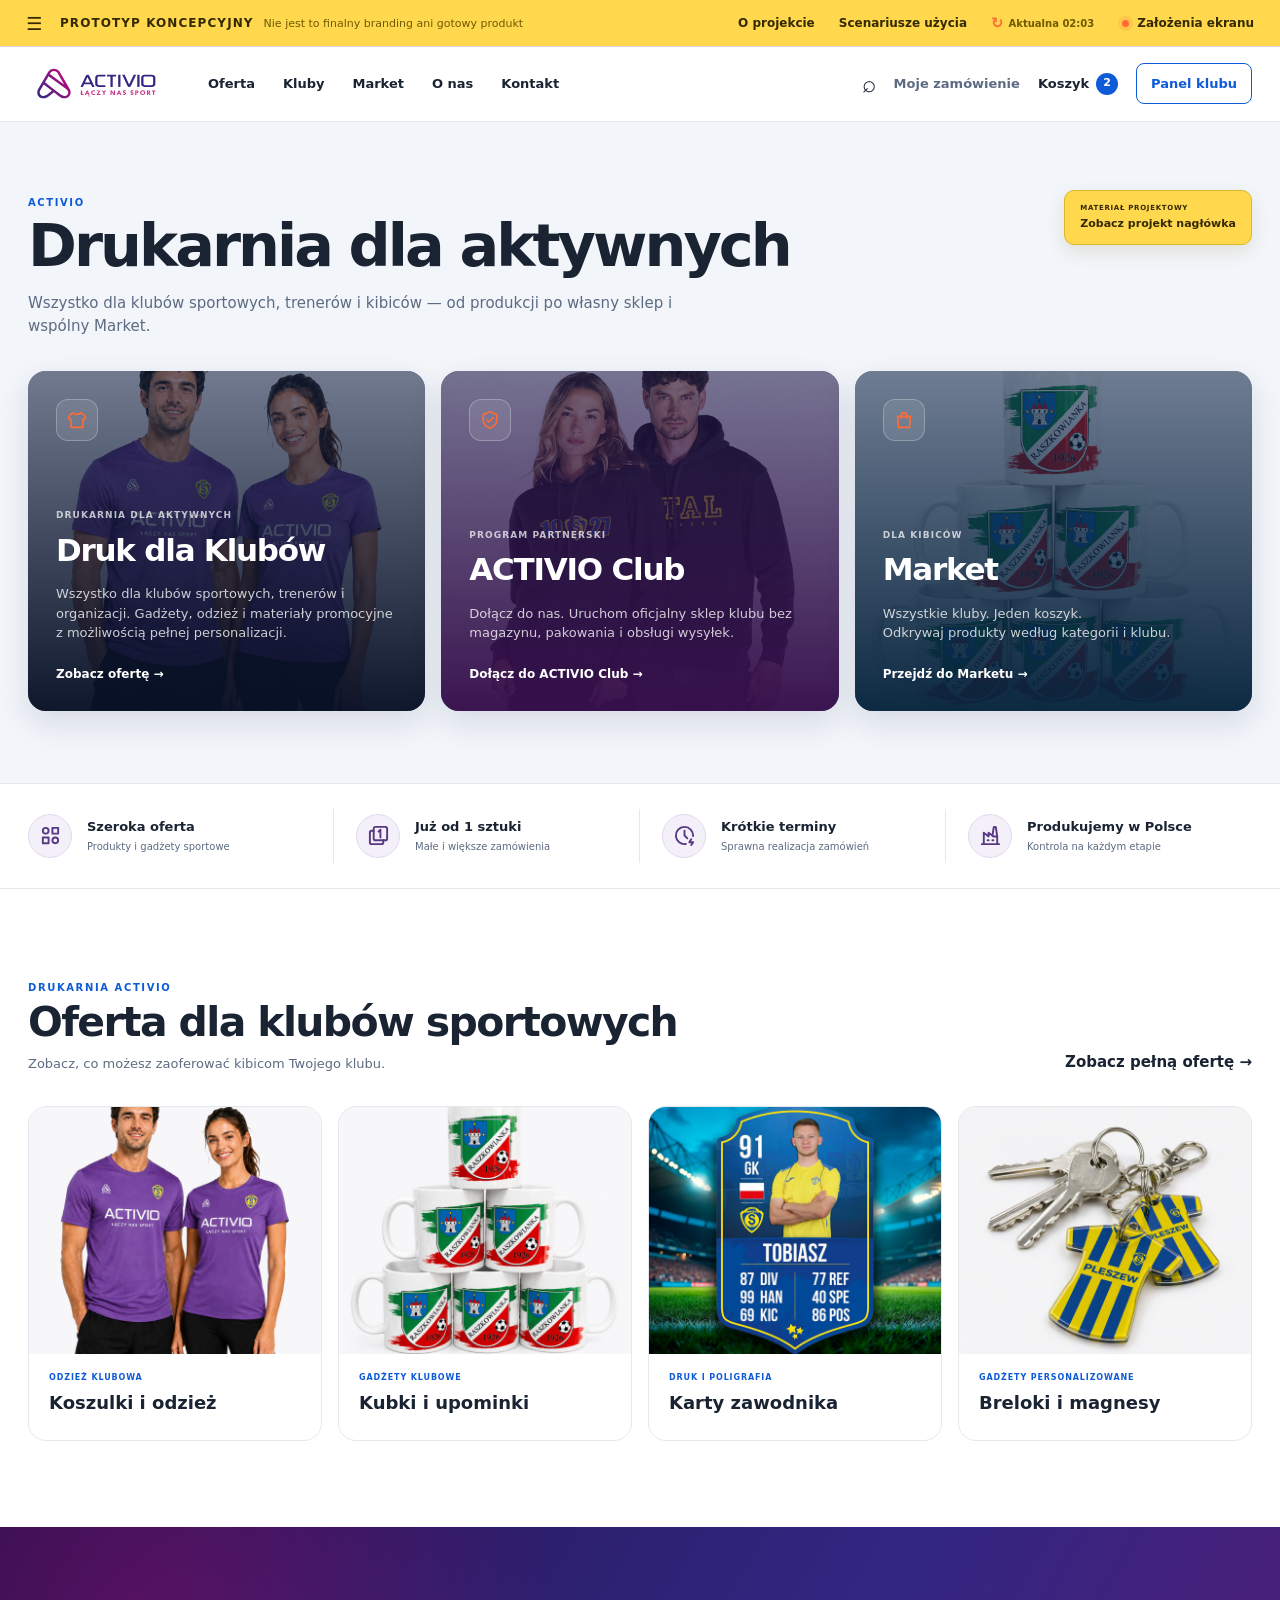
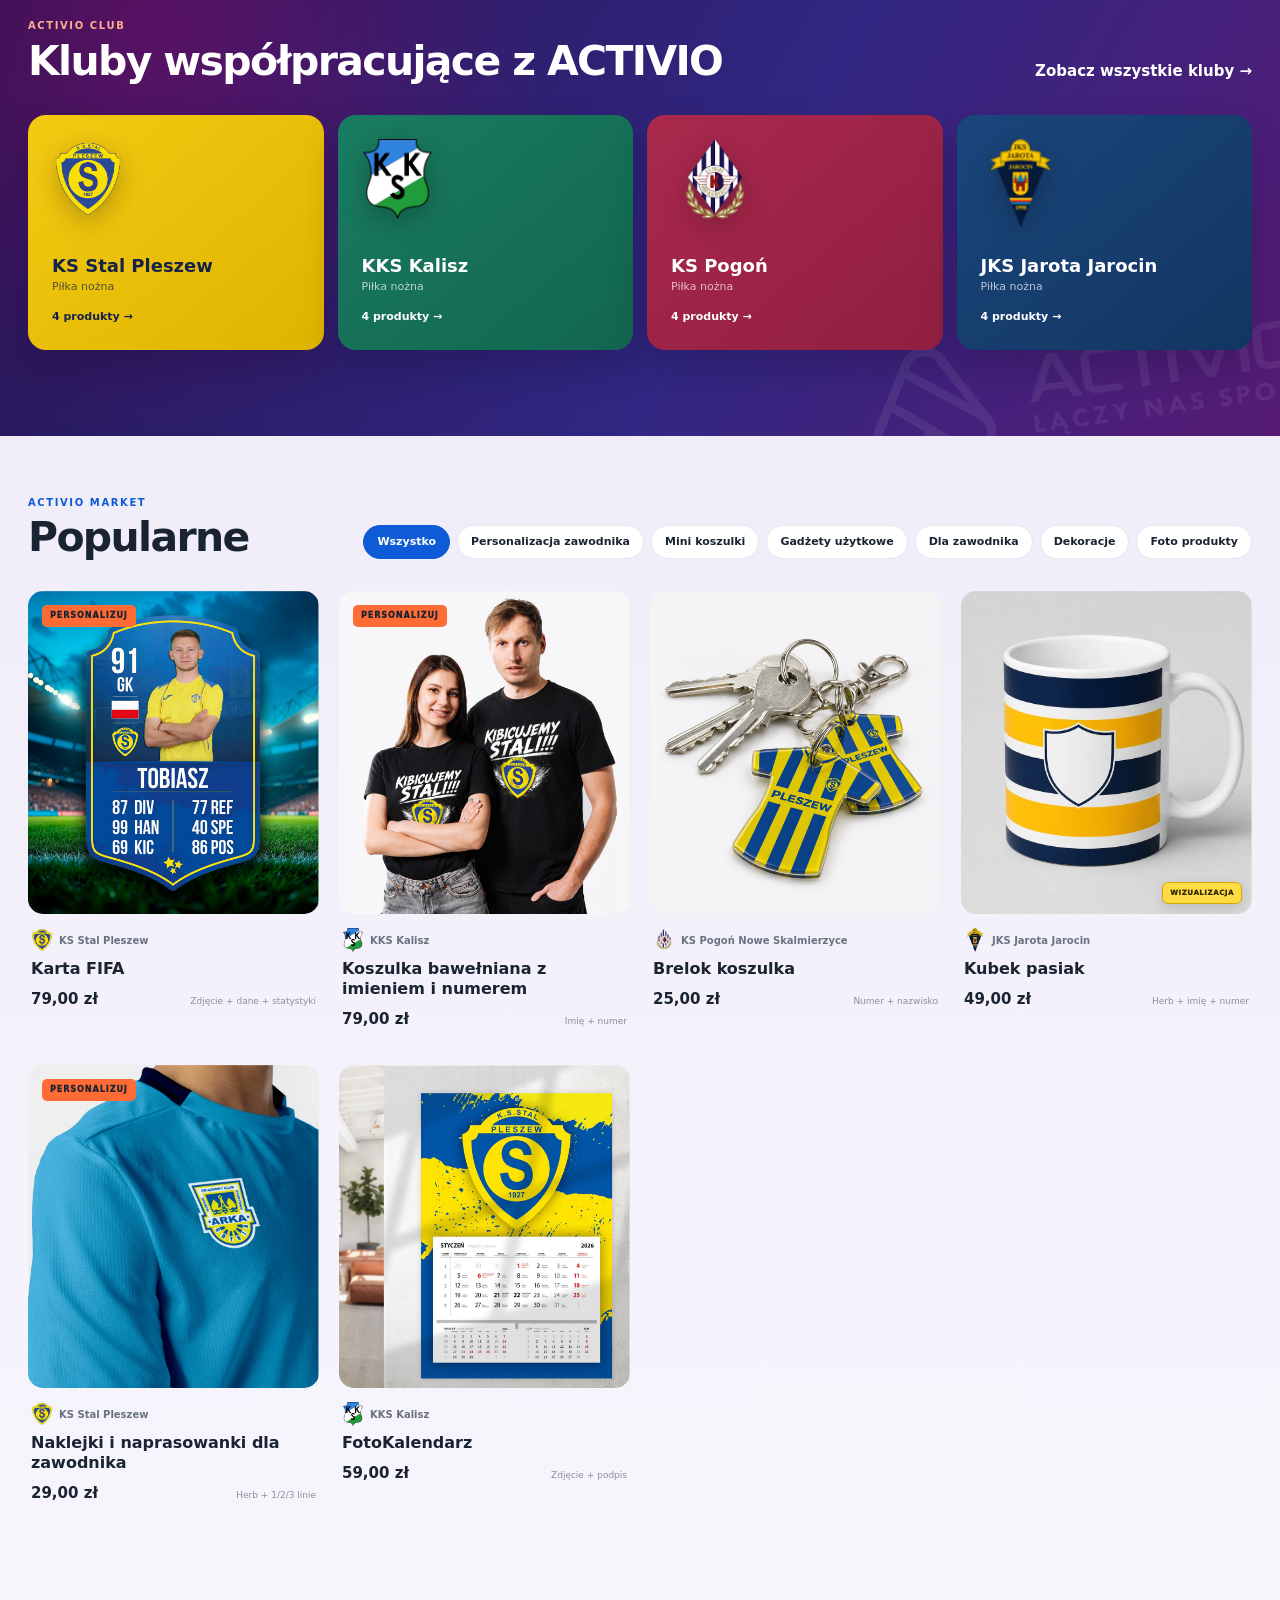
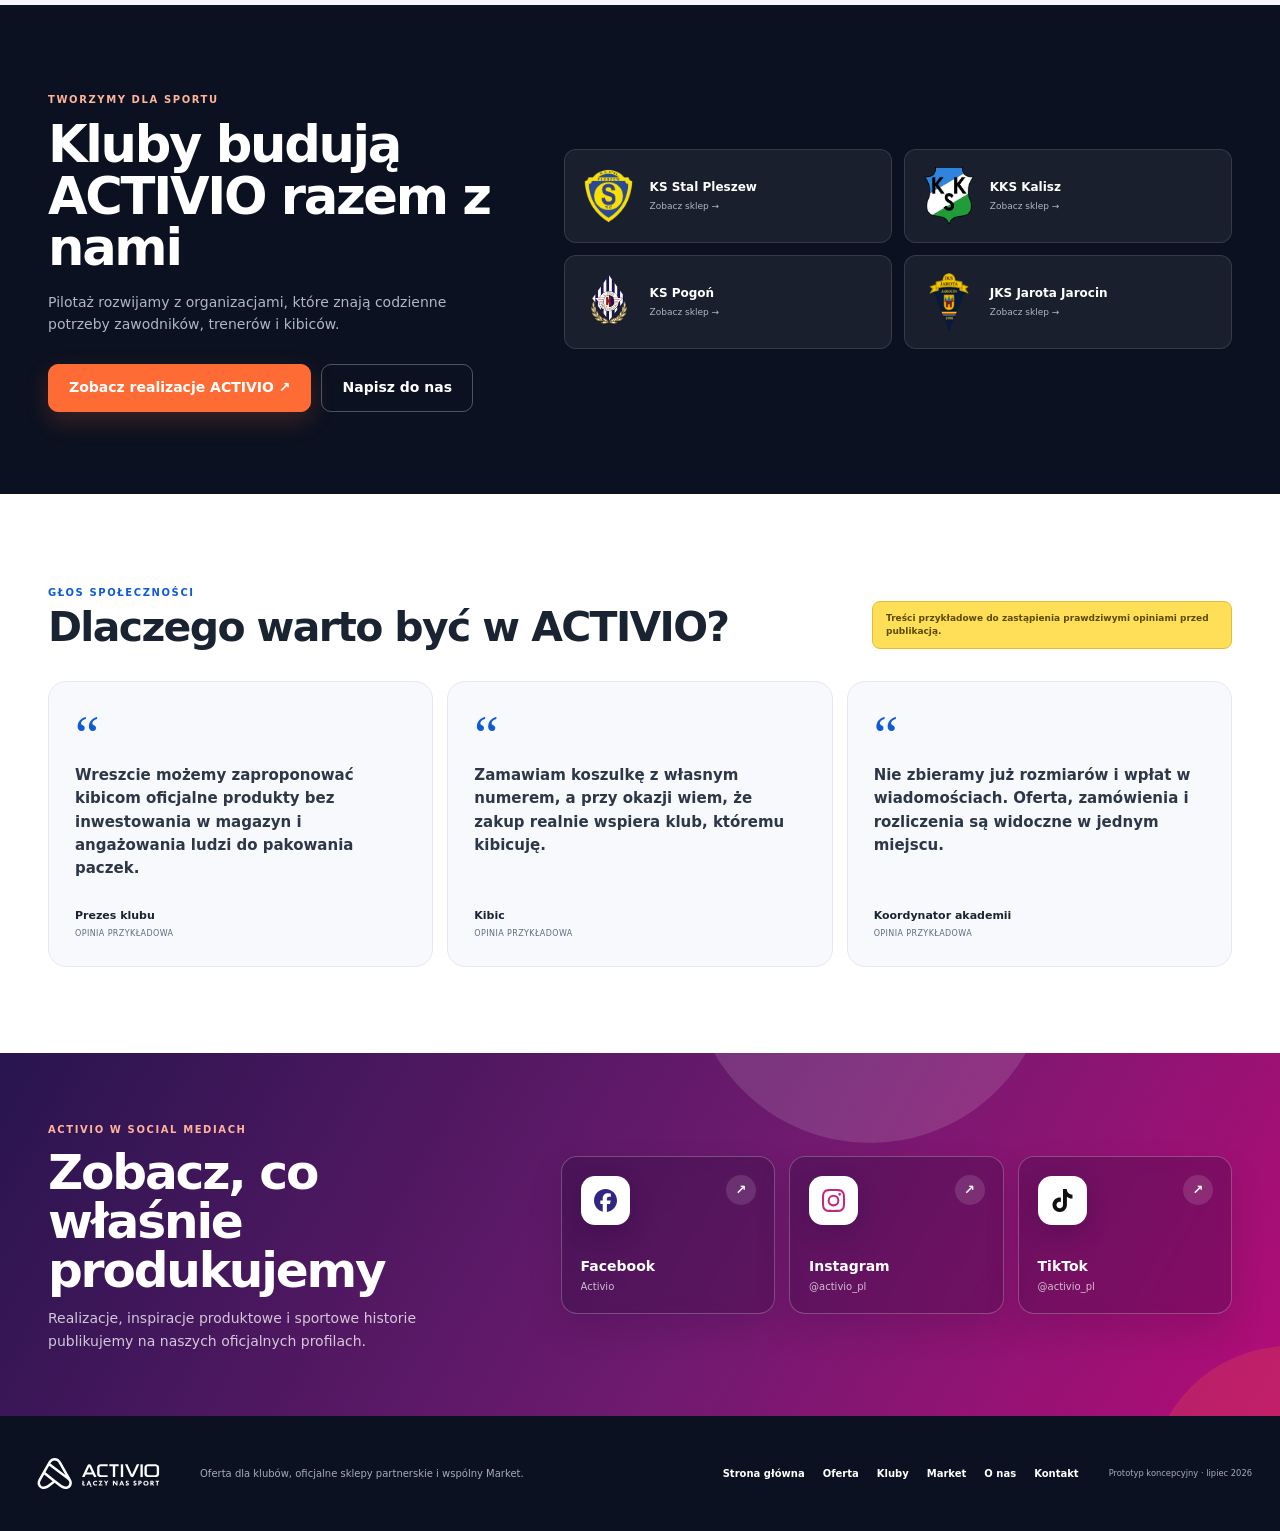
==== commit 7ca36b1b: "website-feedback: replace Activio legacy panel with shared widget Centralize new feedback in the pro" ====
--- a/mockup/index.html
+++ b/mockup/index.html
@@ -5,12 +5,12 @@
     <meta name="viewport" content="width=device-width, initial-scale=1">
     <meta name="robots" content="noindex, nofollow">
     <meta name="theme-color" content="#0b1120">
-    <meta name="activio-mockup-version" content="20260803-03">
+    <meta name="activio-mockup-version" content="20260805-01">
     <meta http-equiv="Cache-Control" content="no-store, no-cache, must-revalidate">
     <meta http-equiv="Pragma" content="no-cache">
     <meta http-equiv="Expires" content="0">
     <title>ACTIVIO — klikalny prototyp</title>
-    <link rel="stylesheet" href="styles.css?v=20260803-03">
+    <link rel="stylesheet" href="styles.css?v=20260805-01">
     <link rel="preconnect" href="https://fonts.googleapis.com">
     <link rel="preconnect" href="https://fonts.gstatic.com" crossorigin>
     <link href="https://fonts.googleapis.com/css2?family=Open+Sans:ital,wght@0,300..800;1,300..800&display=swap" rel="stylesheet">
@@ -24,12 +24,8 @@
         </div>
         <button class="prototype-project" type="button" data-go="project-hub">O projekcie</button>
         <button class="prototype-use-cases" type="button" data-go="use-cases">Scenariusze użycia</button>
-        <button class="prototype-changelog" type="button" data-go="feedback-history">Historia zmian</button>
         <button class="prototype-refresh" type="button" data-refresh-latest title="Pobierz najnowszą wersję prototypu">
             <span>↻</span><time data-version-time>Sprawdzam…</time>
-        </button>
-        <button class="prototype-feedback" type="button" data-feedback-open data-feedback-ui data-html2canvas-ignore aria-expanded="false" aria-controls="feedback-panel">
-            <span>Uwagi</span><span class="prototype-feedback-count" data-feedback-count>0</span>
         </button>
         <button class="prototype-assumptions" type="button" data-assumptions aria-expanded="false" aria-controls="assumption-drawer">
             <span class="status-dot"></span>
@@ -110,7 +106,6 @@
             <button type="button" data-go="system-settlement-problem"><span>34F</span> Wyjątek wypłaty</button>
             <button type="button" data-go="system-integrations"><span>34G</span> Integracje i ponowienia</button>
             <div class="scenario-divider"></div>
-            <button type="button" data-go="feedback-history"><span>35</span> Historia zmian</button>
             <button type="button" data-go="project-hub"><span>36</span> O projekcie</button>
             <button type="button" data-go="project-concept"><span>37</span> Koncepcja biznesowa</button>
             <button type="button" data-go="project-assumptions"><span>38</span> Założenia produktu</button>
@@ -2213,30 +2208,6 @@
             </div>
         </section>
 
-        <section class="view feedback-history-view" data-view="feedback-history" data-feedback-ui data-html2canvas-ignore hidden>
-            <div class="feedback-history-hero">
-                <div>
-                    <span class="eyebrow light">WSPÓLNA RECENZJA PROJEKTU</span>
-                    <h1>Historia uwag<br>i wprowadzonych zmian</h1>
-                    <p>Każda decyzja zachowuje oryginalną uwagę, status oraz zapis działań wykonanych w mockupie i dokumentacji.</p>
-                </div>
-                <aside>
-                    <span>Uwagi poza odrzuconymi</span>
-                    <strong data-feedback-history-count>—</strong>
-                    <small>Odrzucone uwagi testowe są pomijane.</small>
-                </aside>
-            </div>
-            <div class="feedback-history-content">
-                <div class="feedback-history-intro">
-                    <div><span class="eyebrow">DZIENNIK DECYZJI</span><h2>Od komentarza do wdrożenia</h2></div>
-                    <p>Historia jest generowana bezpośrednio z trwałej bazy uwag. Zmiana wersji mockupu nie usuwa wpisów ani wykonanych działań.</p>
-                </div>
-                <div class="feedback-changelog" data-feedback-changelog>
-                    <p class="feedback-history-empty">Wczytywanie historii…</p>
-                </div>
-            </div>
-        </section>
-
         <section class="view project-hub-view" data-view="project-hub" hidden>
             <div class="project-hero">
                 <div>
@@ -2246,7 +2217,6 @@
                     <div class="hero-actions">
                         <button class="button lime" type="button" data-go="project-concept">Czytaj koncepcję biznesową</button>
                         <button class="button ghost light" type="button" data-go="project-assumptions">Zobacz założenia produktu</button>
-                        <button class="button ghost light" type="button" data-go="feedback-history">Historia zmian</button>
                     </div>
                 </div>
                 <aside class="project-status-card">
@@ -2481,75 +2451,7 @@
         </div>
     </template>
 
-    <div class="feedback-backdrop" data-feedback-backdrop data-feedback-ui data-html2canvas-ignore hidden></div>
-    <aside class="feedback-panel" id="feedback-panel" data-feedback-panel data-feedback-ui data-html2canvas-ignore aria-hidden="true" inert>
-        <header class="feedback-panel-head">
-            <div>
-                <span class="eyebrow">WSPÓLNA RECENZJA</span>
-                <h2>Uwagi do prototypu</h2>
-            </div>
-            <button type="button" data-feedback-close aria-label="Zamknij uwagi">×</button>
-        </header>
-        <p class="feedback-intro">Wskaż dowolny fragment ekranu i opisz, co warto zmienić. Uwagi pozostaną po publikacji kolejnych wersji.</p>
-        <button class="feedback-select-button" type="button" data-feedback-select>
-            <span>＋</span> Wskaż fragment strony
-        </button>
-        <div class="feedback-filters">
-            <label>Widok
-                <select data-feedback-scope>
-                    <option value="view">Bieżący ekran</option>
-                    <option value="all">Wszystkie ekrany</option>
-                </select>
-            </label>
-            <label>Status
-                <select data-feedback-status>
-                    <option value="open">Otwarte</option>
-                    <option value="all">Wszystkie</option>
-                    <option value="new">Nowe</option>
-                    <option value="in_progress">W realizacji</option>
-                    <option value="resolved">Rozwiązane</option>
-                    <option value="rejected">Odrzucone</option>
-                </select>
-            </label>
-        </div>
-        <div class="feedback-list" data-feedback-list aria-live="polite">
-            <p class="feedback-empty">Ładowanie uwag…</p>
-        </div>
-    </aside>
-
-    <div class="feedback-highlight" data-feedback-highlight data-feedback-ui data-html2canvas-ignore hidden></div>
-    <div class="feedback-pins" data-feedback-pins data-feedback-ui data-html2canvas-ignore></div>
-
-    <dialog class="feedback-dialog" data-feedback-dialog data-feedback-ui data-html2canvas-ignore aria-labelledby="feedback-dialog-title">
-        <form method="dialog" data-feedback-form>
-            <header>
-                <div>
-                    <span class="eyebrow">NOWA UWAGA</span>
-                    <h2 id="feedback-dialog-title">Co chcesz przekazać?</h2>
-                </div>
-                <button type="button" data-feedback-cancel aria-label="Zamknij">×</button>
-            </header>
-            <div class="feedback-target" data-feedback-target></div>
-            <label class="feedback-field">Podpis
-                <input type="text" name="author" maxlength="80" autocomplete="name" placeholder="Imię lub rola" required>
-            </label>
-            <label class="feedback-field">Komentarz
-                <textarea name="comment" maxlength="4000" rows="5" placeholder="Co jest niejasne, czego brakuje albo co warto zmienić?" required></textarea>
-            </label>
-            <label class="feedback-screenshot-option">
-                <input type="checkbox" name="include_screenshot" checked>
-                Dołącz zrzut bieżącego ekranu
-            </label>
-            <p class="feedback-form-error" data-feedback-form-error role="alert" hidden></p>
-            <footer>
-                <button class="feedback-cancel" type="button" data-feedback-cancel>Anuluj</button>
-                <button class="feedback-submit" type="submit">Dodaj uwagę</button>
-            </footer>
-        </form>
-    </dialog>
-
-    <script src="vendor/html2canvas/html2canvas.min.js?v=1.4.1"></script>
-    <script src="app.js?v=20260803-03"></script>
-    <script src="feedback.js?v=20260803-03"></script>
+    <script src="app.js?v=20260805-01"></script>
+    <script defer src="/website-feedback-loader.js"></script>
 </body>
 </html>
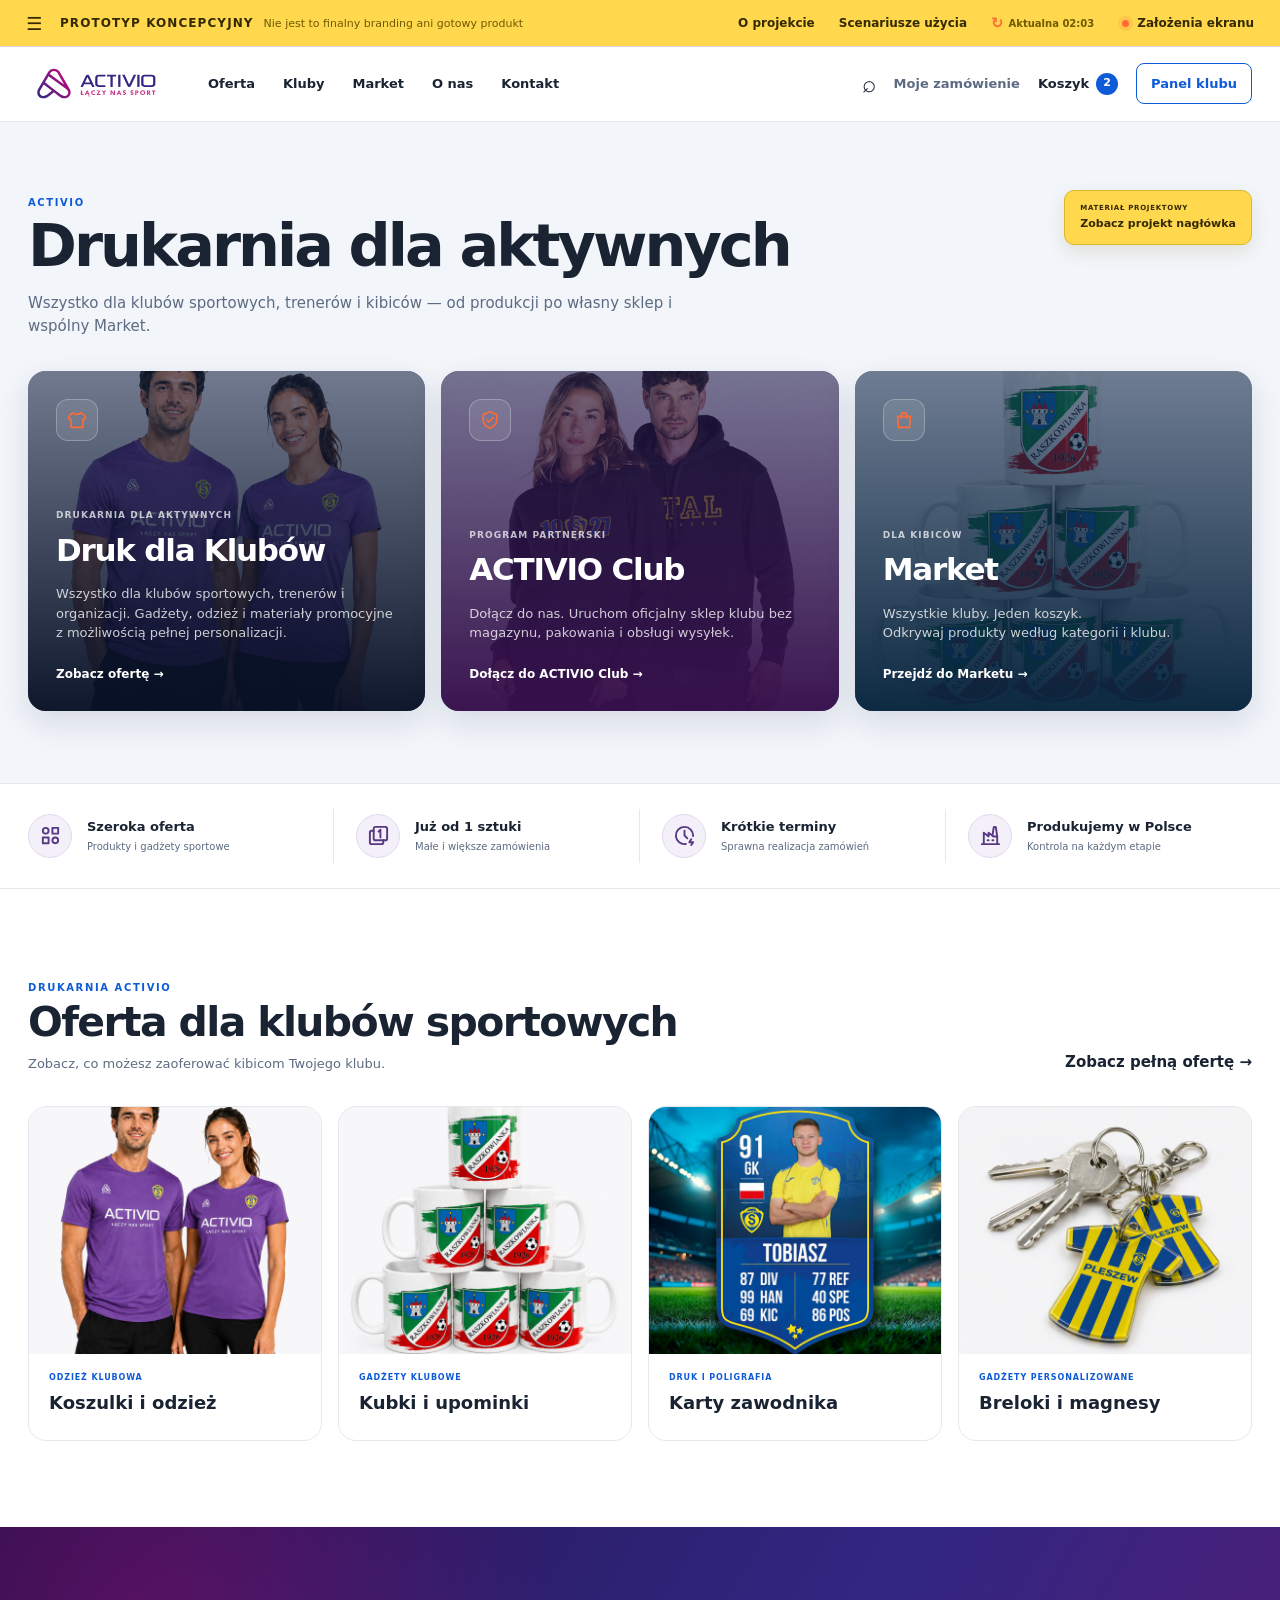
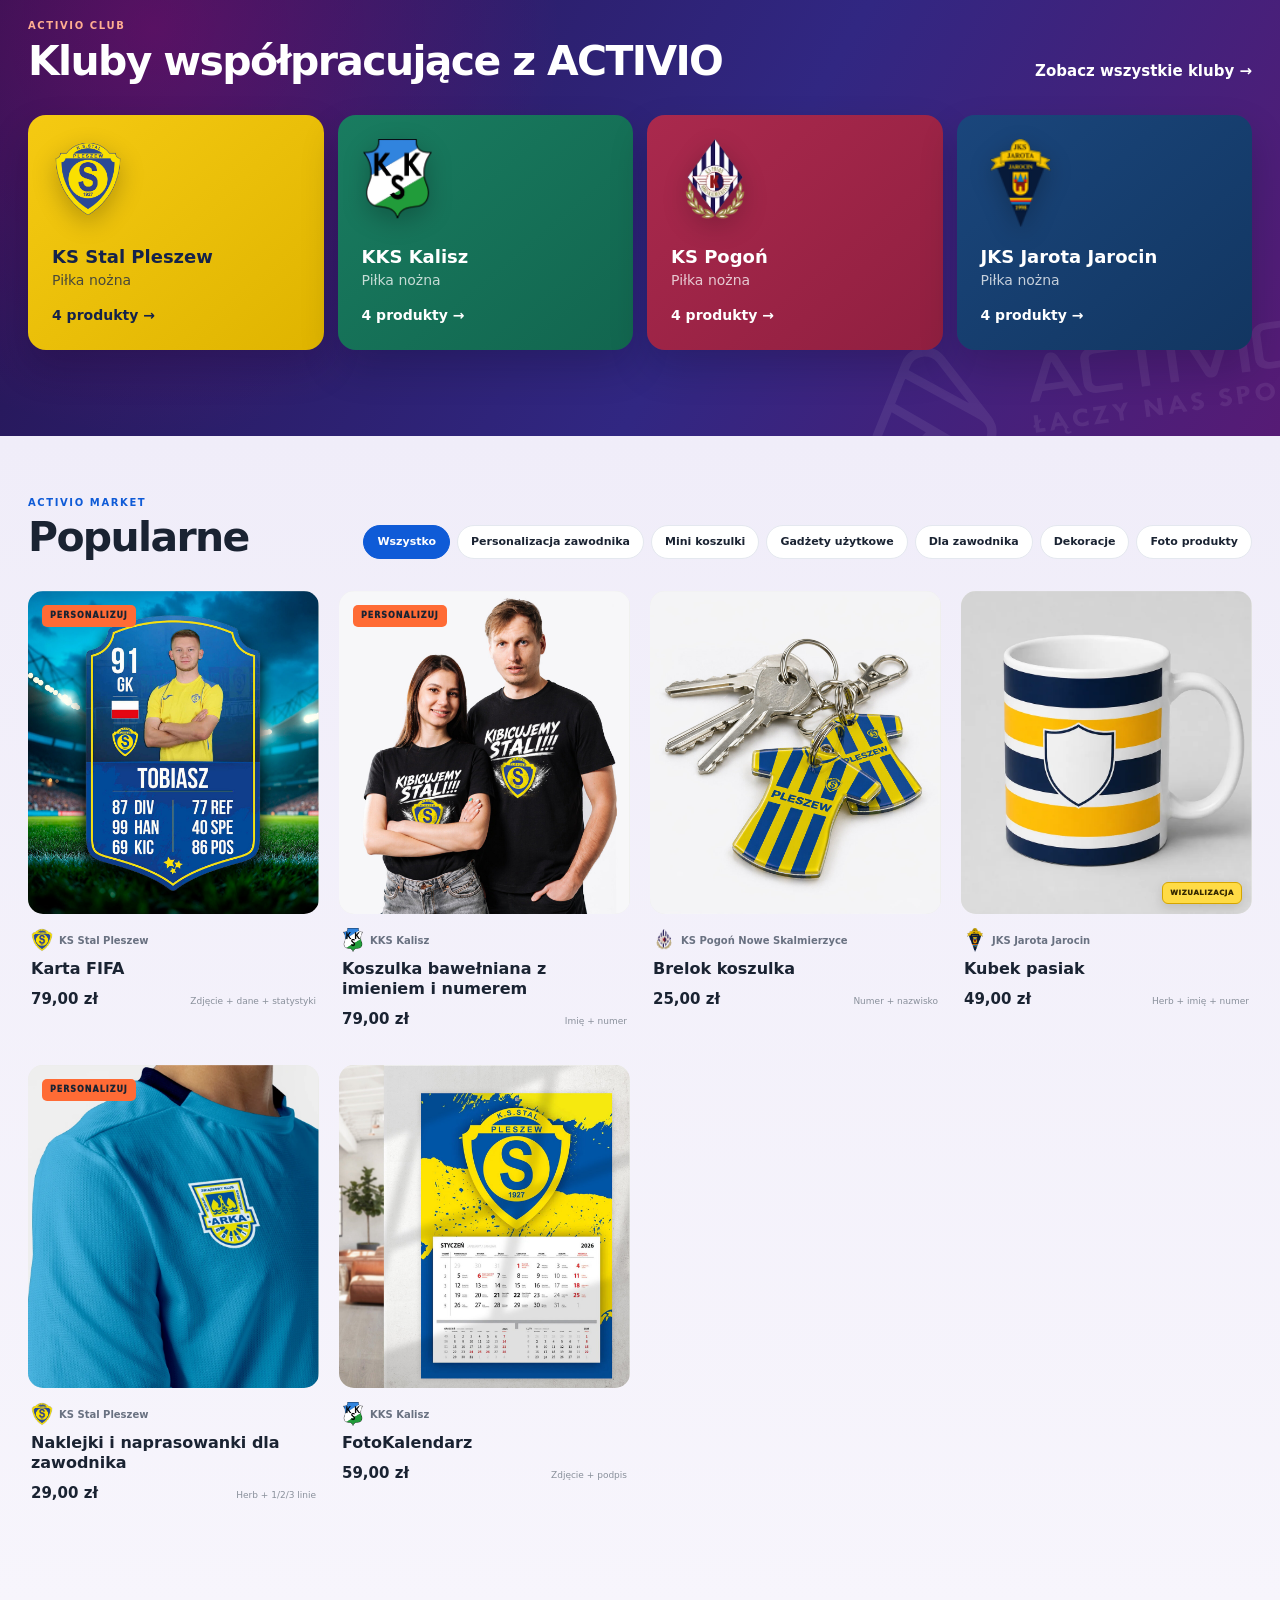
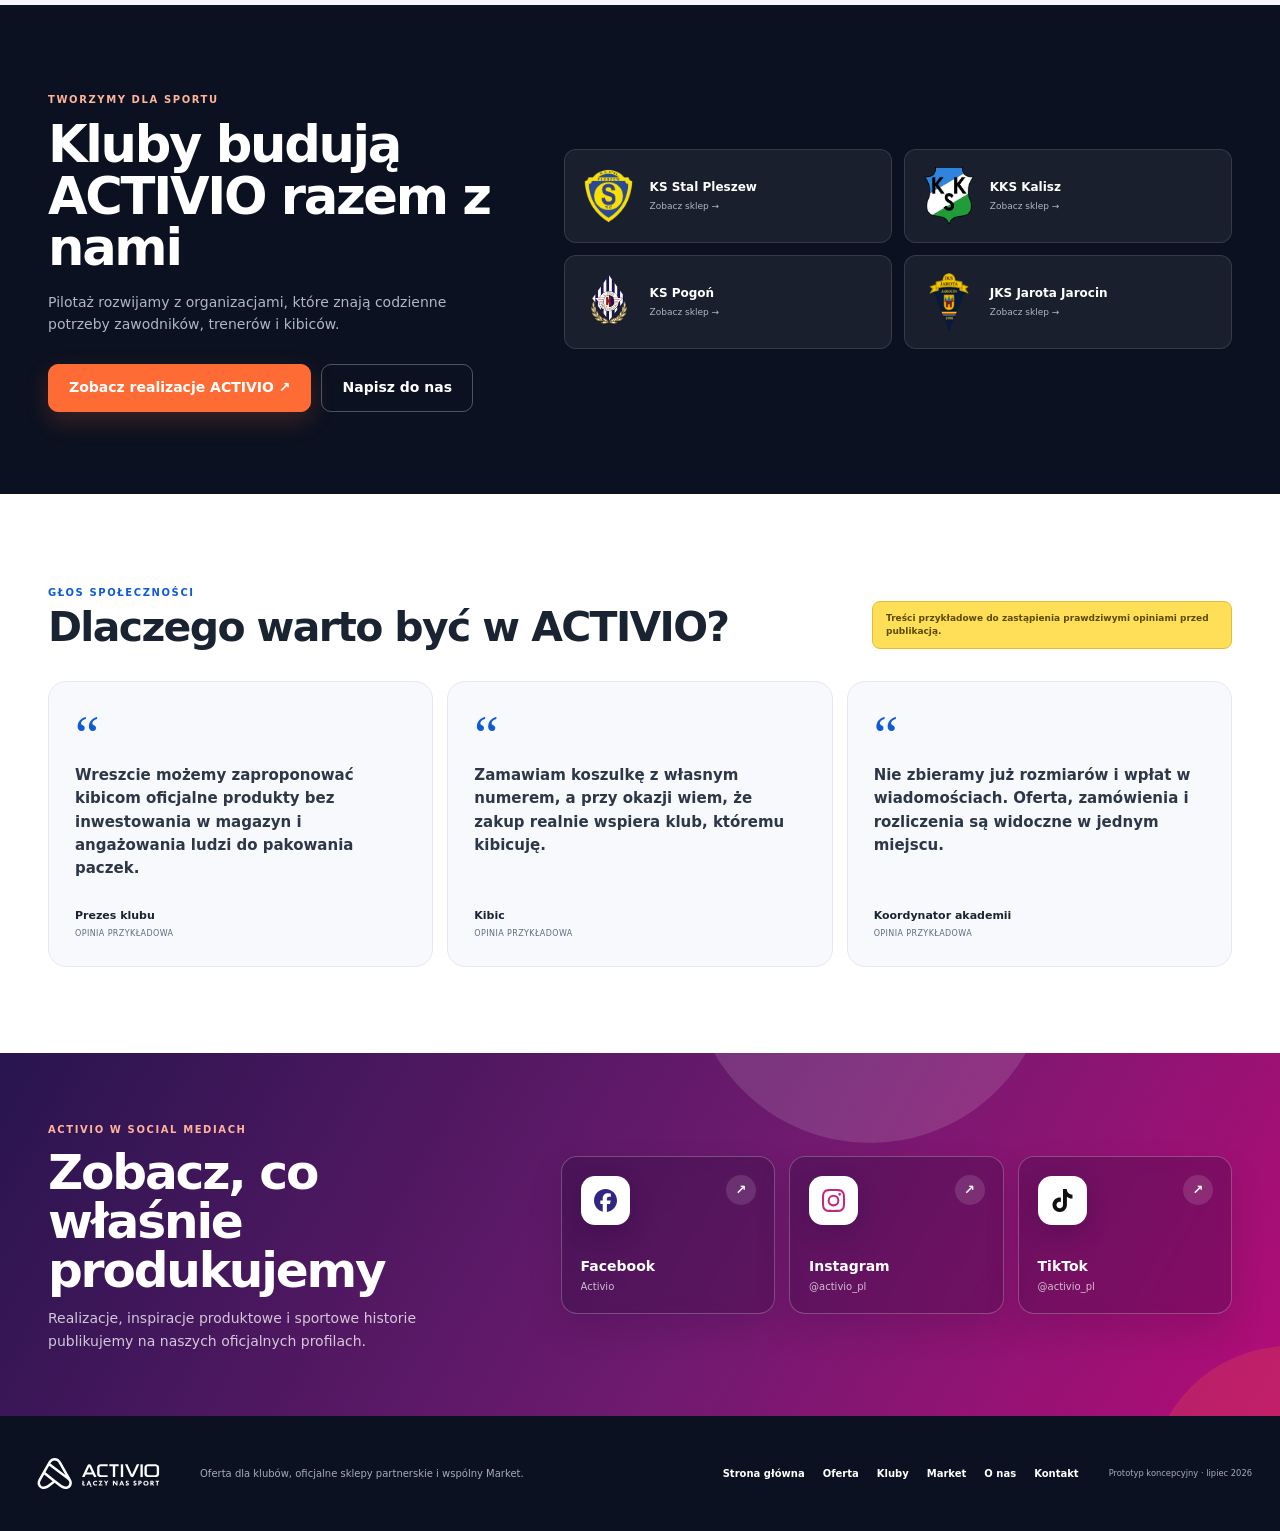
==== commit c94a1414: "mockup: add Club registration and detailed printer offer" ====
--- a/mockup/index.html
+++ b/mockup/index.html
@@ -5,12 +5,12 @@
     <meta name="viewport" content="width=device-width, initial-scale=1">
     <meta name="robots" content="noindex, nofollow">
     <meta name="theme-color" content="#0b1120">
-    <meta name="activio-mockup-version" content="20260805-01">
+    <meta name="activio-mockup-version" content="20260807-01">
     <meta http-equiv="Cache-Control" content="no-store, no-cache, must-revalidate">
     <meta http-equiv="Pragma" content="no-cache">
     <meta http-equiv="Expires" content="0">
     <title>ACTIVIO — klikalny prototyp</title>
-    <link rel="stylesheet" href="styles.css?v=20260805-01">
+    <link rel="stylesheet" href="styles.css?v=20260807-01">
     <link rel="preconnect" href="https://fonts.googleapis.com">
     <link rel="preconnect" href="https://fonts.gstatic.com" crossorigin>
     <link href="https://fonts.googleapis.com/css2?family=Open+Sans:ital,wght@0,300..800;1,300..800&display=swap" rel="stylesheet">
@@ -607,67 +607,13 @@
             </div>
             <section class="content-section offer-catalog" id="offer-catalog">
                 <div class="section-heading"><span class="eyebrow">AKTUALNA OFERTA ACTIVIO</span><h2>Kategorie</h2><p>Pełna oferta w jednym miejscu — od odzieży po materiały drukowane.</p></div>
-                <div class="offer-category-grid">
-                    <button type="button" data-scroll-to="offer-category-clothing"><img src="../assets/products/activio-koszulka-bawelniana.jpg" alt=""><span>01</span><strong>Odzież klubowa</strong><small>7 produktów ↓</small></button>
-                    <button type="button" data-scroll-to="offer-category-gifts"><img src="../assets/products/activio-zegar.jpg" alt=""><span>02</span><strong>Gadżety klubowe</strong><small>4 produkty ↓</small></button>
-                    <button type="button" data-scroll-to="offer-category-bags"><img src="../assets/products/activio-worek.png" alt=""><span>03</span><strong>Torby i akcesoria</strong><small>5 produktów ↓</small></button>
-                    <button type="button" data-scroll-to="offer-category-stickers"><img src="../assets/products/activio-naklejki-transferowe.png" alt=""><span>04</span><strong>Naklejki i magnesy</strong><small>7 produktów ↓</small></button>
-                    <button type="button" data-scroll-to="offer-category-awards"><img src="../assets/products/activio-medale.jpg" alt=""><span>05</span><strong>Statuetki i medale</strong><small>5 produktów ↓</small></button>
-                    <button type="button" data-scroll-to="offer-category-print"><img src="../assets/products/activio-karty-zawodnika.jpg" alt=""><span>06</span><strong>Druk i poligrafia</strong><small>6 produktów ↓</small></button>
-                </div>
+                <div class="offer-category-grid"></div>
                 <div class="offer-browser">
                     <aside class="offer-tree" aria-label="Spis produktów">
                         <strong>Przejdź do produktu</strong>
-                        <nav>
-                            <div><button type="button" data-scroll-to="offer-category-clothing">Odzież klubowa</button><button type="button" data-scroll-to="offer-cotton-shirt">Koszulki bawełniane</button><button type="button" data-scroll-to="offer-sport-shirt">Koszulki sportowe</button><button type="button" data-scroll-to="offer-sweatshirt">Bluzy klasyczne</button><button type="button" data-scroll-to="offer-cap">Czapki z daszkiem</button></div>
-                            <div><button type="button" data-scroll-to="offer-category-gifts">Gadżety klubowe</button><button type="button" data-scroll-to="offer-mug">Kubki klasyczne</button><button type="button" data-scroll-to="offer-clock">Zegary z pleksi</button><button type="button" data-scroll-to="offer-keyring">Breloki</button></div>
-                            <div><button type="button" data-scroll-to="offer-category-bags">Torby i akcesoria</button><button type="button" data-scroll-to="offer-drawstring-bag">Worki sportowe</button><button type="button" data-scroll-to="offer-shoulder-bag">Torby na ramię</button><button type="button" data-scroll-to="offer-pencilcase">Piórniki</button><button type="button" data-scroll-to="offer-waistbag">Nerki sportowe</button></div>
-                            <div><button type="button" data-scroll-to="offer-category-stickers">Naklejki i magnesy</button><button type="button" data-scroll-to="offer-transfer-stickers">Naklejki transferowe</button><button type="button" data-scroll-to="offer-club-stickers">Naklejki z herbem</button><button type="button" data-scroll-to="offer-tactical-magnets">Magnesy taktyczne</button></div>
-                            <div><button type="button" data-scroll-to="offer-category-awards">Statuetki i medale</button><button type="button" data-scroll-to="offer-medals">Medale</button><button type="button" data-scroll-to="offer-trophies">Statuetki</button><button type="button" data-scroll-to="offer-thanks">Podziękowania</button></div>
-                            <div><button type="button" data-scroll-to="offer-category-print">Druk i poligrafia</button><button type="button" data-scroll-to="offer-crest">Herby z pleksi</button><button type="button" data-scroll-to="offer-player-cards">Karty zawodnika</button><button type="button" data-scroll-to="offer-posters">Plakaty</button><button type="button" data-scroll-to="offer-calendars">Kalendarze</button></div>
-                        </nav>
+                        <nav></nav>
                     </aside>
-                    <div class="offer-products">
-                        <section id="offer-category-clothing">
-                            <header><span>01</span><div><small>ODZIEŻ KLUBOWA</small><h2>Ubierz drużynę i kibiców</h2></div></header>
-                            <article id="offer-cotton-shirt"><img src="../assets/products/activio-koszulka-bawelniana.jpg" alt="Koszulki bawełniane z nadrukiem"><div><small>REALIZACJA 2–3 DNI</small><h3>Koszulki bawełniane</h3><p>Bawełna 190 g, nadruk DTF full kolor i personalizacja herbem, nazwą albo grafiką.</p><strong>od 42,00 zł / szt.</strong><button type="button" data-offer-question="Koszulki bawełniane">Zapytaj o produkt →</button></div></article>
-                            <article id="offer-sport-shirt"><img src="../assets/products/koszulki-sportowe.jpg" alt="Koszulki sportowe z nadrukiem"><div><small>REALIZACJA 2–3 DNI</small><h3>Koszulki sportowe</h3><p>Szybkoschnący poliester, krój sportowy i pełna personalizacja barwami klubu.</p><strong>od 39,00 zł / szt.</strong><button type="button" data-offer-question="Koszulki sportowe">Zapytaj o produkt →</button></div></article>
-                            <article id="offer-sweatshirt"><img src="../assets/products/activio-bluza-klasyczna.jpg" alt="Bluzy klasyczne z nadrukiem"><div><small>REALIZACJA 2–3 DNI</small><h3>Bluzy klasyczne</h3><p>Uniwersalny fason, gramatura 290 g/m² i trwałe znakowanie klubowe.</p><strong>od 89,00 zł / szt.</strong><button type="button" data-offer-question="Bluzy klasyczne">Zapytaj o produkt →</button></div></article>
-                            <article id="offer-cap"><img src="../assets/products/activio-czapka.jpg" alt="Czapki z daszkiem z nadrukiem"><div><small>REALIZACJA 2–3 DNI</small><h3>Czapki z daszkiem</h3><p>Bawełniana czapka pięciopanelowa z regulacją i oznaczeniem klubowym.</p><strong>od 15,00 zł / szt.</strong><button type="button" data-offer-question="Czapki z daszkiem">Zapytaj o produkt →</button></div></article>
-                        </section>
-                        <section id="offer-category-gifts">
-                            <header><span>02</span><div><small>GADŻETY KLUBOWE</small><h2>Produkty dla kibiców i partnerów</h2></div></header>
-                            <article id="offer-mug"><img src="../assets/products/kubki.jpg" alt="Kubki klasyczne z nadrukiem"><div><small>REALIZACJA 2–3 DNI</small><h3>Kubki klasyczne</h3><p>Ceramika 330 ml, nadruk full kolor oraz dowolna personalizacja projektu.</p><strong>od 19,00 zł / szt.</strong><button type="button" data-offer-question="Kubki klasyczne">Zapytaj o produkt →</button></div></article>
-                            <article id="offer-clock"><img src="../assets/products/activio-zegar.jpg" alt="Zegar klubowy z pleksi"><div><small>REALIZACJA 3–4 DNI</small><h3>Zegar z pleksi na ścianę</h3><p>Personalizowany kształt, nadruk UV i kompletny mechanizm ścienny.</p><strong>od 30,00 zł / szt.</strong><button type="button" data-offer-question="Zegar z pleksi">Zapytaj o produkt →</button></div></article>
-                            <article id="offer-keyring"><img src="../assets/products/breloki.jpg" alt="Breloki klubowe"><div><small>REALIZACJA 2–3 DNI</small><h3>Breloki z zawieszką</h3><p>Dwustronny nadruk full kolor, dowolny kształt i metalowy karabińczyk.</p><strong>od 4,00 zł / szt.</strong><button type="button" data-offer-question="Breloki z zawieszką">Zapytaj o produkt →</button></div></article>
-                        </section>
-                        <section id="offer-category-bags">
-                            <header><span>03</span><div><small>TORBY I AKCESORIA</small><h2>Na trening, wyjazd i co dzień</h2></div></header>
-                            <article id="offer-drawstring-bag"><img src="../assets/products/activio-worek.png" alt="Worek sportowy z nadrukiem"><div><small>REALIZACJA 2–3 DNI</small><h3>Worek sportowy</h3><p>Gruba bawełna, wzmacniane rogi i nadruk klubowy full kolor.</p><strong>od 21,00 zł / szt.</strong><button type="button" data-offer-question="Worek sportowy">Zapytaj o produkt →</button></div></article>
-                            <article id="offer-shoulder-bag"><img src="../assets/products/activio-torba.jpg" alt="Torba na ramię z nadrukiem"><div><small>REALIZACJA 2–3 DNI</small><h3>Torba na ramię</h3><p>Bawełna 200 g, długie uchwyty i wzmocnione szwy do wielokrotnego użytku.</p><strong>od 15,00 zł / szt.</strong><button type="button" data-offer-question="Torba na ramię">Zapytaj o produkt →</button></div></article>
-                            <article id="offer-pencilcase"><img src="../assets/products/activio-piornik.jpg" alt="Piórnik klubowy z nadrukiem"><div><small>REALIZACJA 3–4 DNI</small><h3>Piórnik klubowy</h3><p>Lekki poliester, zamek błyskawiczny i nadruk dopasowany do klubu.</p><strong>od 15,00 zł / szt.</strong><button type="button" data-offer-question="Piórnik klubowy">Zapytaj o produkt →</button></div></article>
-                            <article id="offer-waistbag"><img src="../assets/products/activio-nerka.png" alt="Nerka sportowa z nadrukiem"><div><small>REALIZACJA 3–4 DNI</small><h3>Nerka sportowa</h3><p>Regulowany pasek, pojemna komora i trwałe znakowanie identyfikacją klubu.</p><strong>od 21,00 zł / szt.</strong><button type="button" data-offer-question="Nerka sportowa">Zapytaj o produkt →</button></div></article>
-                        </section>
-                        <section id="offer-category-stickers">
-                            <header><span>04</span><div><small>NAKLEJKI I MAGNESY</small><h2>Małe formaty, duża widoczność</h2></div></header>
-                            <article id="offer-transfer-stickers"><img src="../assets/products/activio-naklejki-transferowe.png" alt="Naklejki transferowe wypukłe"><div><small>REALIZACJA 3–4 DNI</small><h3>Naklejki transferowe wypukłe</h3><p>Efekt 3D bez widocznego tła, do szkła, metalu, ceramiki i akrylu.</p><strong>od 89,00 zł / pakiet</strong><button type="button" data-offer-question="Naklejki transferowe wypukłe">Zapytaj o produkt →</button></div></article>
-                            <article id="offer-club-stickers"><img src="../assets/products/breloki.jpg" alt="Naklejki z herbem klubu"><div><small>REALIZACJA DO 2 DNI</small><h3>Naklejki z herbem lub logo</h3><p>Druk full kolor, dowolny obrys oraz wariant papierowy lub foliowy z laminatem.</p><strong>od 59,00 zł / 100 szt.</strong><button type="button" data-offer-question="Naklejki z herbem lub logo">Zapytaj o produkt →</button></div></article>
-                            <article id="offer-tactical-magnets"><img src="../assets/products/activio-magnesy-taktyczne.jpg" alt="Magnesy taktyczne dla trenerów"><div><small>REALIZACJA 2–3 DNI</small><h3>Magnesy taktyczne</h3><p>Zestaw zawodników z numerami i piłką, w indywidualnych barwach klubowych.</p><strong>od 29,00 zł / zestaw</strong><button type="button" data-offer-question="Magnesy taktyczne">Zapytaj o produkt →</button></div></article>
-                        </section>
-                        <section id="offer-category-awards">
-                            <header><span>05</span><div><small>STATUETKI, MEDALE I PODZIĘKOWANIA</small><h2>Doceniaj sportowe osiągnięcia</h2></div></header>
-                            <article id="offer-medals"><img src="../assets/products/activio-medale.jpg" alt="Medale sportowe z personalizacją"><div><small>PERSONALIZACJA FULL KOLOR</small><h3>Medale</h3><p>Indywidualny projekt dla turniejów, lig, zawodów i wydarzeń klubowych.</p><strong>Wycena indywidualna</strong><button type="button" data-offer-question="Medale">Zapytaj o produkt →</button></div></article>
-                            <article id="offer-trophies"><img src="../assets/products/activio-statuetki.jpg" alt="Statuetki sportowe"><div><small>DOWOLNY KSZTAŁT</small><h3>Statuetki</h3><p>Statuetki z pleksi i tworzyw z pełnym nadrukiem oraz dedykacją.</p><strong>Wycena indywidualna</strong><button type="button" data-offer-question="Statuetki">Zapytaj o produkt →</button></div></article>
-                            <article id="offer-thanks"><img src="../assets/products/activio-podziekowania.jpg" alt="Podziękowania klubowe"><div><small>DLA TRENERÓW I PARTNERÓW</small><h3>Podziękowania</h3><p>Personalizowane upominki dla sponsorów, trenerów i osób wspierających klub.</p><strong>Wycena indywidualna</strong><button type="button" data-offer-question="Podziękowania">Zapytaj o produkt →</button></div></article>
-                        </section>
-                        <section id="offer-category-print">
-                            <header><span>06</span><div><small>DRUK I POLIGRAFIA</small><h2>Materiały, które budują markę klubu</h2></div></header>
-                            <article id="offer-crest"><img src="../assets/products/activio-herb-pleksi.jpg" alt="Herb z pleksi na ścianę"><div><small>NADRUK UV</small><h3>Herb z pleksi na ścianę</h3><p>Wycinany po obrysie element do szatni, biura, klubowego lokalu lub strefy kibica.</p><strong>Wycena indywidualna</strong><button type="button" data-offer-question="Herb z pleksi na ścianę">Zapytaj o produkt →</button></div></article>
-                            <article id="offer-player-cards"><img src="../assets/products/activio-karty-zawodnika.jpg" alt="Karty zawodnika"><div><small>INDYWIDUALNY PROJEKT</small><h3>Karty zawodnika</h3><p>Personalizowane karty dla akademii, pierwszej drużyny, turniejów i wydarzeń.</p><strong>Wycena indywidualna</strong><button type="button" data-offer-question="Karty zawodnika">Zapytaj o produkt →</button></div></article>
-                            <article id="offer-posters"><img src="../assets/products/activio-plakaty.jpg" alt="Plakaty klubowe"><div><small>DRUK FULL KOLOR</small><h3>Plakaty</h3><p>Materiały promujące mecze, nabory, turnieje i klubowe wydarzenia.</p><strong>Wycena indywidualna</strong><button type="button" data-offer-question="Plakaty">Zapytaj o produkt →</button></div></article>
-                            <article id="offer-calendars"><img src="../assets/products/activio-kalendarze.jpg" alt="Kalendarze klubowe"><div><small>PROJEKT I DRUK</small><h3>Kalendarze</h3><p>Sezonowe kalendarze z drużyną, sponsorami i terminami ważnymi dla klubu.</p><strong>Wycena indywidualna</strong><button type="button" data-offer-question="Kalendarze">Zapytaj o produkt →</button></div></article>
-                        </section>
-                    </div>
+                    <div class="offer-products"></div>
                 </div>
             </section>
             <section class="offer-contact" id="offer-contact">
@@ -743,6 +689,7 @@
                     <p>ACTIVIO przygotowuje produkty, prowadzi sprzedaż i realizuje zamówienia. Klub rozwija swoją markę, ustala ceny ponad minimum i otrzymuje wynagrodzenie od sprzedanych pozycji.</p>
                     <div class="hero-actions">
                         <button class="button lime" type="button" data-action="join-club">Porozmawiajmy o sklepie</button>
+                        <button class="button ghost light" type="button" data-scroll-to="club-program-catalog">Zobacz katalog produktów</button>
                         <button class="button ghost light" type="button" data-go="partner-dashboard">Zobacz przykładowy panel</button>
                     </div>
                 </div>
@@ -773,6 +720,22 @@
                 </div>
             </section>
 
+            <section class="content-section offer-catalog club-program-catalog" id="club-program-catalog">
+                <div class="section-heading">
+                    <span class="eyebrow">KATALOG STARTOWY ACTIVIO CLUB</span>
+                    <h2>15 produktów gotowych do wdrożenia w sklepie klubu</h2>
+                    <p>Klub wybiera pozycje z zatwierdzonego katalogu, przekazuje materiały do personalizacji i ustala ceny nie niższe niż minimum ACTIVIO.</p>
+                </div>
+                <div class="offer-category-grid" data-club-program-categories></div>
+                <div class="offer-browser">
+                    <aside class="offer-tree" aria-label="Spis produktów ACTIVIO Club">
+                        <strong>Przejdź do produktu</strong>
+                        <nav data-club-program-tree></nav>
+                    </aside>
+                    <div class="offer-products" data-club-program-products></div>
+                </div>
+            </section>
+
             <section class="club-program-steps">
                 <div>
                     <span class="eyebrow light">JAK STARTUJEMY</span>
@@ -814,11 +777,38 @@
                 </div>
             </section>
 
+            <section class="club-registration" id="club-registration">
+                <div>
+                    <span class="eyebrow light">ZGŁOŚ KLUB</span>
+                    <h2>Zacznijmy od krótkiej rozmowy</h2>
+                    <p>Wypełnij formularz, jeśli reprezentujesz klub lub organizację sportową. Sprawdzimy potrzeby, prawa do marki i produkty, od których warto rozpocząć sklep.</p>
+                    <ol>
+                        <li><b>01</b><span><strong>Rozmowa i weryfikacja</strong><small>Poznajemy klub, osoby uprawnione i oczekiwania.</small></span></li>
+                        <li><b>02</b><span><strong>Oferta i projekty</strong><small>Wybieracie produkty, materiały marki oraz ceny.</small></span></li>
+                        <li><b>03</b><span><strong>Publikacja sklepu</strong><small>ACTIVIO uruchamia sprzedaż i obsługuje realizację.</small></span></li>
+                    </ol>
+                </div>
+                <form class="action-form club-registration-form" data-action-form="join-club">
+                    <label>Nazwa klubu<input name="club" required autocomplete="organization" placeholder="Np. KS Stal Pleszew"></label>
+                    <label>Dyscyplina<select name="sport" required><option value="">Wybierz dyscyplinę</option><option>Piłka nożna</option><option>Siatkówka</option><option>Koszykówka</option><option>Sporty indywidualne</option><option>Inna</option></select></label>
+                    <label>Miasto<input name="city" required autocomplete="address-level2"></label>
+                    <label>NIP lub numer rejestrowy<input name="registration" required></label>
+                    <label>Osoba kontaktowa<input name="name" required autocomplete="name"></label>
+                    <label>E-mail<input name="email" type="email" required autocomplete="email"></label>
+                    <label>Telefon<input name="phone" type="tel" required autocomplete="tel"></label>
+                    <label>Strona lub profil klubu<input name="website" type="url" placeholder="https://"></label>
+                    <label class="wide">Czego potrzebuje klub?<textarea name="message" placeholder="Napisz kilka słów o klubie, liczbie zawodników i produktach"></textarea></label>
+                    <label class="wide club-registration-consent"><input type="checkbox" required><span>Potwierdzam, że reprezentuję wskazaną organizację i zgadzam się na kontakt w sprawie programu ACTIVIO Club.</span></label>
+                    <p class="action-form-note">Zgłoszenie nie publikuje sklepu. ACTIVIO najpierw weryfikuje organizację, prawa do marki, produkty i zasady współpracy.</p>
+                    <footer><button class="button lime" type="submit">Wyślij zgłoszenie klubu</button></footer>
+                </form>
+            </section>
+
             <section class="club-program-cta">
                 <span class="eyebrow light">GOTOWI NA PILOTAŻ?</span>
                 <h2>Zbudujmy oficjalny sklep Twojego klubu</h2>
                 <p>Zaczniemy od krótkiej rozmowy o klubie, marce i produktach, których potrzebują zawodnicy oraz kibice.</p>
-                <button class="button lime" type="button" data-action="join-club">Dołącz do ACTIVIO Club</button>
+                <button class="button lime" type="button" data-scroll-to="club-registration">Przejdź do formularza</button>
             </section>
         </section>
 
@@ -2451,7 +2441,7 @@
         </div>
     </template>
 
-    <script src="app.js?v=20260805-01"></script>
+    <script src="app.js?v=20260807-01"></script>
     <script defer src="/website-feedback-loader.js"></script>
 </body>
 </html>
--- a/mockup/styles.css
+++ b/mockup/styles.css
@@ -712,15 +712,15 @@
 .club-program-hero aside > span { color: var(--accent); font-size: 9px; font-weight: 900; letter-spacing: .13em; }
 .club-program-hero aside > strong { display: block; margin: 9px 0 20px; font-size: 23px; line-height: 1.15; }
 .club-program-hero ul { display: grid; gap: 12px; margin: 0; padding: 0; list-style: none; }
-.club-program-hero li { position: relative; padding-left: 22px; color: rgba(255,255,255,.78); font-size: 11px; }
+.club-program-hero li { position: relative; padding-left: 22px; color: rgba(255,255,255,.84); font-size: 15px; }
 .club-program-hero li::before { position: absolute; left: 0; top: 1px; content: "✓"; color: var(--accent); font-weight: 900; }
 .club-program-intro .section-heading { max-width: 790px; }
-.club-program-intro .section-heading > p { max-width: 740px; margin: 14px 0 0; color: var(--muted); font-size: 14px; line-height: 1.6; }
+.club-program-intro .section-heading > p { max-width: 740px; margin: 14px 0 0; color: var(--muted); font-size: 16px; line-height: 1.6; }
 .club-program-benefits { display: grid; grid-template-columns: repeat(3, 1fr); gap: 14px; }
 .club-program-benefits article { min-height: 205px; display: flex; align-items: flex-start; flex-direction: column; padding: 24px; border: 1px solid var(--line); border-radius: var(--radius); background: #fff; }
-.club-program-benefits article > span { color: var(--accent); font-size: 10px; font-weight: 950; }
+.club-program-benefits article > span { color: var(--accent); font-size: 12px; font-weight: 950; }
 .club-program-benefits strong { margin-top: auto; font-size: 19px; }
-.club-program-benefits p { margin: 8px 0 0; color: var(--muted); font-size: 11px; line-height: 1.55; }
+.club-program-benefits p { margin: 8px 0 0; color: var(--muted); font-size: 15px; line-height: 1.55; }
 .clubs-program-summary { padding-bottom: 40px; }
 .clubs-program-summary .section-heading > div { max-width: 790px; }
 .clubs-program-summary .section-heading p { max-width: 750px; margin: 14px 0 0; color: var(--muted); font-size: 14px; line-height: 1.6; }
@@ -738,32 +738,57 @@
 .club-program-steps h2 { max-width: 430px; margin: 8px 0 0; font-size: 44px; line-height: 1.05; letter-spacing: -.04em; }
 .club-program-steps ol { display: grid; grid-template-columns: 1fr 1fr; gap: 34px; margin: 0; padding: 0; list-style: none; }
 .club-program-steps li { display: flex; gap: 15px; }
-.club-program-steps li > b { color: var(--accent); font-size: 11px; }
+.club-program-steps li > b { color: var(--accent); font-size: 13px; }
 .club-program-steps li span { display: grid; }
-.club-program-steps li strong { font-size: 16px; }
-.club-program-steps li small { margin-top: 6px; color: #9ca5b4; font-size: 10px; line-height: 1.55; }
+.club-program-steps li strong { font-size: 17px; }
+.club-program-steps li small { margin-top: 6px; color: #b1bac8; font-size: 14px; line-height: 1.55; }
 .club-program-economics { display: grid; grid-template-columns: minmax(0, 1fr) 370px; gap: 70px; align-items: center; }
 .club-program-economics > div { max-width: 690px; }
 .club-program-economics h2 { margin: 8px 0 15px; font-size: clamp(36px, 4vw, 52px); line-height: 1; letter-spacing: -.045em; }
-.club-program-economics p { margin: 0 0 24px; color: var(--muted); font-size: 13px; line-height: 1.65; }
+.club-program-economics p { margin: 0 0 24px; color: var(--muted); font-size: 16px; line-height: 1.65; }
 .club-program-economics aside { padding: 27px; border-radius: 16px; color: #fff; background: linear-gradient(145deg, #142345, #263968); box-shadow: var(--shadow); }
 .club-program-economics aside > span { color: #aeb7c7; font-size: 9px; font-weight: 850; letter-spacing: .1em; text-transform: uppercase; }
 .club-program-economics aside > strong { display: block; margin: 9px 0 20px; color: var(--accent); font-size: 37px; }
 .club-program-economics dl { display: grid; gap: 8px; margin: 0; }
-.club-program-economics dl div { display: flex; justify-content: space-between; gap: 20px; padding: 10px 0; border-top: 1px solid rgba(255,255,255,.12); font-size: 11px; }
+.club-program-economics dl div { display: flex; justify-content: space-between; gap: 20px; padding: 10px 0; border-top: 1px solid rgba(255,255,255,.12); font-size: 14px; }
 .club-program-economics dd { font-weight: 850; }
-.club-program-economics aside small { display: block; margin-top: 17px; color: #909bac; font-size: 8px; line-height: 1.5; }
+.club-program-economics aside small { display: block; margin-top: 17px; color: #aeb7c7; font-size: 12px; line-height: 1.5; }
 .club-program-faq { padding-top: 25px; }
 .club-program-faq > div:last-child { border-top: 1px solid var(--line); }
 .club-program-faq details { border-bottom: 1px solid var(--line); }
-.club-program-faq summary { position: relative; padding: 21px 50px 21px 0; cursor: pointer; font-size: 14px; font-weight: 850; list-style: none; }
+.club-program-faq summary { position: relative; padding: 21px 50px 21px 0; cursor: pointer; font-size: 16px; font-weight: 850; list-style: none; }
 .club-program-faq summary::-webkit-details-marker { display: none; }
 .club-program-faq summary::after { position: absolute; right: 4px; top: 19px; content: "+"; color: var(--primary); font-size: 21px; }
 .club-program-faq details[open] summary::after { content: "−"; }
-.club-program-faq details p { max-width: 820px; margin: -5px 0 21px; color: var(--muted); font-size: 12px; line-height: 1.65; }
+.club-program-faq details p { max-width: 820px; margin: -5px 0 21px; color: var(--muted); font-size: 15px; line-height: 1.65; }
 .club-program-cta { display: grid; justify-items: center; padding: 72px 28px; color: #fff; background: linear-gradient(120deg, var(--brand-purple), var(--brand-pink)); text-align: center; }
 .club-program-cta h2 { max-width: 760px; margin: 9px 0 14px; font-size: clamp(38px, 4vw, 55px); line-height: 1; letter-spacing: -.045em; }
-.club-program-cta p { max-width: 620px; margin: 0 0 25px; color: rgba(255,255,255,.78); font-size: 13px; line-height: 1.6; }
+.club-program-cta p { max-width: 620px; margin: 0 0 25px; color: rgba(255,255,255,.84); font-size: 16px; line-height: 1.6; }
+.club-registration {
+    display: grid;
+    grid-template-columns: minmax(0, .85fr) minmax(480px, 1.15fr);
+    gap: 70px;
+    padding: 78px max(28px, calc((100vw - 1184px) / 2));
+    color: #fff;
+    background: #101a35;
+    scroll-margin-top: 145px;
+}
+.club-registration > div { max-width: 500px; }
+.club-registration h2 { margin: 10px 0 16px; font-size: clamp(38px, 4vw, 54px); line-height: 1; letter-spacing: -.045em; }
+.club-registration > div > p { margin: 0 0 28px; color: #aeb7c7; font-size: 16px; line-height: 1.65; }
+.club-registration ol { display: grid; gap: 16px; margin: 0; padding: 0; list-style: none; }
+.club-registration li { display: grid; grid-template-columns: 32px minmax(0, 1fr); gap: 10px; }
+.club-registration li b { color: var(--accent); font-size: 13px; }
+.club-registration li span { display: grid; gap: 3px; }
+.club-registration li strong { font-size: 16px; }
+.club-registration li small { color: #aeb7c7; font-size: 14px; line-height: 1.5; }
+.club-registration-form { padding: 27px; border: 1px solid rgba(255,255,255,.15); border-radius: 15px; background: rgba(255,255,255,.08); }
+.action-form.club-registration-form label { color: #d7deea; font-size: 14px; }
+.club-registration-form .club-registration-consent { display: flex; align-items: flex-start; flex-direction: row; color: #c2cad7; font-size: 14px; font-weight: 500; line-height: 1.5; }
+.club-registration-form .club-registration-consent input { width: 16px; height: 16px; flex: 0 0 auto; margin-top: 2px; padding: 0; border: 0; border-radius: 3px; accent-color: var(--accent); }
+.club-registration-form .action-form-note { font-size: 14px; }
+.club-registration-form footer { margin: 0; padding: 0; color: inherit; background: transparent; }
+.club-registration-form footer .button { min-height: 46px; border: 0; }
 .business-offer-grid { display: grid; grid-template-columns: repeat(2, 1fr); gap: 16px; }
 .business-offer-grid article {
     min-width: 0;
@@ -782,11 +807,11 @@
 .business-offer-grid button { margin-top: auto; padding: 9px 12px; border: 0; border-radius: 8px; color: #fff; background: var(--primary); font-size: 11px; font-weight: 800; }
 .offer-catalog { scroll-margin-top: 145px; }
 .offer-catalog > .section-heading { max-width: 780px; }
-.offer-catalog > .section-heading p { margin: 12px 0 0; color: var(--muted); font-size: 13px; }
+.offer-catalog > .section-heading p { margin: 12px 0 0; color: var(--muted); font-size: 16px; }
 .offer-category-grid { display: grid; grid-template-columns: repeat(3, 1fr); gap: 12px; margin-bottom: 72px; }
 .content-section.offer-catalog { padding-top: 24px; }
-.catalog-prototype-note { display: flex; gap: 12px; align-items: center; margin: 20px 0 24px; padding: 13px 15px; border: 1px solid #e6bd31; border-radius: 10px; color: #463700; background: #fff1a8; font-size: 10px; line-height: 1.45; }
-.catalog-prototype-note strong { flex: 0 0 auto; font-size: 9px; letter-spacing: .09em; }
+.catalog-prototype-note { display: flex; gap: 12px; align-items: center; margin: 20px 0 24px; padding: 13px 15px; border: 1px solid #e6bd31; border-radius: 10px; color: #463700; background: #fff1a8; font-size: 14px; line-height: 1.5; }
+.catalog-prototype-note strong { flex: 0 0 auto; font-size: 14px; letter-spacing: .06em; }
 .concept-image-label { position: absolute; z-index: 3; right: 10px; bottom: 10px; padding: 5px 7px; border: 1px solid #d5a500; border-radius: 6px; color: #352800; background: #ffdb45; box-shadow: 0 4px 12px rgba(36, 25, 0, .15); font-size: 7px; font-weight: 950; letter-spacing: .08em; }
 .offer-category-grid button {
     position: relative;
@@ -807,9 +832,9 @@
 .offer-category-grid button::after { position: absolute; z-index: -1; inset: 0; content: ""; background: linear-gradient(180deg, rgba(9,16,34,.05), rgba(9,16,34,.93)); }
 .offer-category-grid img { position: absolute; z-index: -2; inset: 0; width: 100%; height: 100%; object-fit: cover; transition: transform .5s ease; }
 .offer-category-grid button:hover img { transform: scale(1.035); }
-.offer-category-grid span { position: absolute; top: 20px; left: 22px; color: var(--accent); font-size: 10px; font-weight: 950; }
+.offer-category-grid span { position: absolute; top: 20px; left: 22px; color: var(--accent); font-size: 12px; font-weight: 950; }
 .offer-category-grid strong { font-size: 22px; line-height: 1.05; }
-.offer-category-grid small { margin-top: 7px; color: rgba(255,255,255,.72); font-size: 9px; font-weight: 800; letter-spacing: .06em; text-transform: uppercase; }
+.offer-category-grid small { margin-top: 7px; color: rgba(255,255,255,.82); font-size: 12px; font-weight: 800; letter-spacing: .05em; text-transform: uppercase; }
 .offer-browser { display: grid; grid-template-columns: 255px minmax(0, 1fr); gap: 52px; align-items: start; }
 .offer-tree {
     position: sticky;
@@ -823,19 +848,19 @@
     scrollbar-width: thin;
     scrollbar-color: #b9c3d3 transparent;
 }
-.offer-tree > strong { display: block; margin-bottom: 15px; font-size: 13px; }
+.offer-tree > strong { display: block; margin-bottom: 15px; font-size: 16px; }
 .offer-tree nav, .offer-tree nav div { display: grid; }
 .offer-tree nav { gap: 14px; }
 .offer-tree nav div { gap: 5px; padding-top: 12px; border-top: 1px solid var(--line); }
 .offer-tree nav div:first-child { padding-top: 0; border-top: 0; }
-.offer-tree button { padding: 0 0 0 12px; border: 0; color: var(--muted); background: transparent; font-size: 11px; line-height: 1.35; text-align: left; cursor: pointer; }
+.offer-tree button { padding: 0 0 0 12px; border: 0; color: var(--muted); background: transparent; font-size: 14px; line-height: 1.45; text-align: left; cursor: pointer; }
 .offer-tree button:hover { color: var(--primary); }
-.offer-tree nav div button:first-child { padding-left: 0; color: var(--ink); font-size: 12px; font-weight: 900; }
+.offer-tree nav div button:first-child { padding-left: 0; color: var(--ink); font-size: 15px; font-weight: 900; }
 .offer-products { display: grid; gap: 82px; }
 .offer-products > section { display: grid; gap: 12px; scroll-margin-top: 150px; }
 .offer-products header { display: flex; gap: 18px; align-items: center; margin-bottom: 10px; }
 .offer-products header > span { width: 46px; height: 46px; display: grid; flex: 0 0 auto; place-items: center; border-radius: 12px; color: #fff; background: var(--primary); font-size: 11px; font-weight: 950; }
-.offer-products header small { color: #ff6841; font-size: 9px; font-weight: 900; letter-spacing: .12em; }
+.offer-products header small { color: #ff6841; font-size: 12px; font-weight: 900; letter-spacing: .1em; }
 .offer-products header h2 { margin: 4px 0 0; font-size: 28px; line-height: 1.05; letter-spacing: -.035em; }
 .offer-products article {
     position: relative;
@@ -850,11 +875,27 @@
 }
 .offer-products article > img { width: 100%; height: 100%; min-height: 235px; object-fit: cover; }
 .offer-products article > div { min-width: 0; display: flex; align-items: flex-start; flex-direction: column; padding: 25px; }
-.offer-products article small { color: var(--primary); font-size: 8px; font-weight: 900; letter-spacing: .1em; }
-.offer-products article h3 { margin: 7px 0 8px; font-size: 22px; line-height: 1.1; }
-.offer-products article p { max-width: 610px; margin: 0 0 16px; color: var(--muted); font-size: 11px; line-height: 1.55; }
-.offer-products article strong { margin-top: auto; font-size: 12px; }
-.offer-products article button { margin-top: 13px; padding: 0; border: 0; color: var(--primary); background: transparent; font-size: 10px; font-weight: 900; cursor: pointer; }
+.offer-products article small { color: var(--primary); font-size: 12px; font-weight: 900; letter-spacing: .09em; }
+.offer-products article h3 { margin: 8px 0 10px; font-size: 25px; line-height: 1.1; }
+.offer-products article p { max-width: 680px; margin: 0 0 20px; color: var(--muted); font-size: 15px; line-height: 1.6; }
+.offer-products article strong { margin-top: auto; font-size: 15px; }
+.offer-products article button { margin-top: 17px; padding: 0; border: 0; color: var(--primary); background: transparent; font-size: 14px; font-weight: 900; cursor: pointer; }
+.offer-products .offer-detail-card { grid-template-columns: minmax(235px, 31%) minmax(0, 1fr); }
+.offer-products .offer-detail-card > img { min-height: 100%; }
+.offer-products .offer-detail-card > div { padding: 28px 30px; }
+.offer-product-features { display: grid; grid-template-columns: 1fr 1fr; gap: 8px 24px; width: 100%; margin: 1px 0 23px; padding: 0; list-style: none; }
+.offer-product-features li { position: relative; padding-left: 20px; color: #3f4b5d; font-size: 15px; line-height: 1.5; }
+.offer-product-features li::before { position: absolute; left: 0; top: 1px; content: "✓"; color: var(--primary); font-weight: 950; }
+.offer-pricing { width: 100%; margin-top: auto; }
+.offer-products article .offer-pricing > strong { display: block; margin: 0 0 9px; color: var(--ink); font-size: 15px; }
+.offer-price-table-wrap { width: 100%; overflow-x: auto; border: 1px solid var(--line); border-radius: 9px; }
+.offer-price-table { width: 100%; border-collapse: collapse; font-size: 14px; white-space: nowrap; }
+.offer-price-table th, .offer-price-table td { padding: 11px 12px; border-right: 1px solid var(--line); border-bottom: 1px solid var(--line); text-align: left; }
+.offer-price-table tr > :last-child { border-right: 0; }
+.offer-price-table tbody tr:last-child > * { border-bottom: 0; }
+.offer-price-table thead th { color: #526076; background: #f3f6fa; font-weight: 850; }
+.offer-price-table tbody th { color: var(--ink); background: #f9fafc; }
+.offer-price-note { margin: 10px 0 0 !important; padding: 11px 13px; border-radius: 7px; color: #53627a !important; background: #eef4fd; font-size: 14px !important; }
 .offer-contact {
     display: grid;
     grid-template-columns: .8fr 1.2fr;
@@ -866,9 +907,9 @@
 }
 .offer-contact > div { max-width: 430px; }
 .offer-contact h2 { margin: 9px 0 15px; font-size: 44px; line-height: 1; letter-spacing: -.04em; }
-.offer-contact > div p { color: rgba(255,255,255,.72); font-size: 13px; line-height: 1.6; }
+.offer-contact > div p { color: rgba(255,255,255,.82); font-size: 16px; line-height: 1.6; }
 .offer-contact-form { padding: 25px; border: 1px solid rgba(255,255,255,.16); border-radius: 14px; background: rgba(255,255,255,.08); }
-.offer-contact-form label { color: rgba(255,255,255,.8); }
+.action-form.offer-contact-form label { color: rgba(255,255,255,.86); font-size: 14px; }
 .offer-contact-form footer { margin: 0; padding: 0; color: inherit; background: transparent; }
 .offer-contact-form .dialog-button.primary { min-height: 46px; padding: 0 22px; border-color: #ff6841; background: #ff6841; }
 
@@ -994,8 +1035,8 @@
 .club-card:hover { transform: translateY(-4px); box-shadow: 0 18px 34px rgba(17,24,39,.15); }
 .club-card > span:nth-child(2) { display: grid; margin-top: auto; }
 .club-card strong { font-size: 18px; }
-.club-card small { opacity: .7; font-size: 11px; }
-.club-card b { margin-top: 14px; font-size: 11px; }
+.club-card small { opacity: .75; font-size: 14px; }
+.club-card b { margin-top: 14px; font-size: 14px; }
 .club-stal { color: #14224a; background: linear-gradient(140deg, #f5ca12, #dfb400); }
 .club-kks { background: linear-gradient(140deg, #197c60, #12664f); }
 .club-pogon { background: linear-gradient(140deg, #aa294d, #901f40); }
@@ -1139,7 +1180,7 @@
 .how-section li > b { color: var(--accent); font-size: 12px; }
 .how-section li span { display: grid; }
 .how-section li strong { font-size: 17px; }
-.how-section li small { margin-top: 6px; color: #9ca5b4; }
+.how-section li small { margin-top: 6px; color: #aeb7c7; font-size: 14px; line-height: 1.5; }
 .social-proof-section {
     display: grid;
     grid-template-columns: minmax(280px, .8fr) minmax(0, 1.2fr);
@@ -3322,6 +3363,8 @@
     .club-program-steps { grid-template-columns: 1fr; gap: 38px; }
     .club-program-economics { grid-template-columns: 1fr; gap: 38px; }
     .club-program-economics aside { width: min(480px, 100%); }
+    .club-registration { grid-template-columns: 1fr; gap: 38px; }
+    .club-registration > div { max-width: 720px; }
     .store-filter-bar { grid-template-columns: 1fr; }
     .how-section { grid-template-columns: 1fr; }
     .social-proof-section { grid-template-columns: 1fr; gap: 38px; }
@@ -3549,7 +3592,10 @@
     .club-program-economics { padding: 58px 18px; }
     .club-program-economics h2 { font-size: 39px; }
     .club-program-faq { padding-top: 5px; }
-    .club-program-faq summary { padding-right: 38px; font-size: 13px; }
+    .club-program-faq summary { padding-right: 38px; font-size: 16px; }
+    .club-registration { gap: 32px; padding: 58px 18px; }
+    .club-registration-form { grid-template-columns: 1fr; padding: 19px; }
+    .club-registration-form label.wide, .club-registration-form .action-form-note, .club-registration-form footer { grid-column: auto; }
     .club-program-cta { padding: 58px 20px; }
     .business-offer-grid article { grid-template-columns: 1fr; }
     .business-offer-grid img { height: 210px; min-height: 0; }
@@ -3579,9 +3625,12 @@
     .offer-products { gap: 60px; }
     .offer-products > section, .offer-products article { scroll-margin-top: 165px; }
     .offer-products header h2 { font-size: 24px; }
-    .offer-products article { grid-template-columns: 1fr; }
-    .offer-products article > img { height: 250px; min-height: 0; }
+    .offer-products article, .offer-products .offer-detail-card { grid-template-columns: 1fr; }
+    .offer-products article > img, .offer-products .offer-detail-card > img { height: 250px; min-height: 0; }
     .offer-products article > div { padding: 21px; }
+    .offer-product-features { grid-template-columns: 1fr; gap: 7px; }
+    .offer-price-table { font-size: 14px; }
+    .offer-price-table th, .offer-price-table td { padding: 10px; }
     .offer-contact { padding: 58px 18px; }
     .offer-contact h2 { font-size: 39px; }
     .offer-contact-form { grid-template-columns: 1fr; padding: 18px; }
